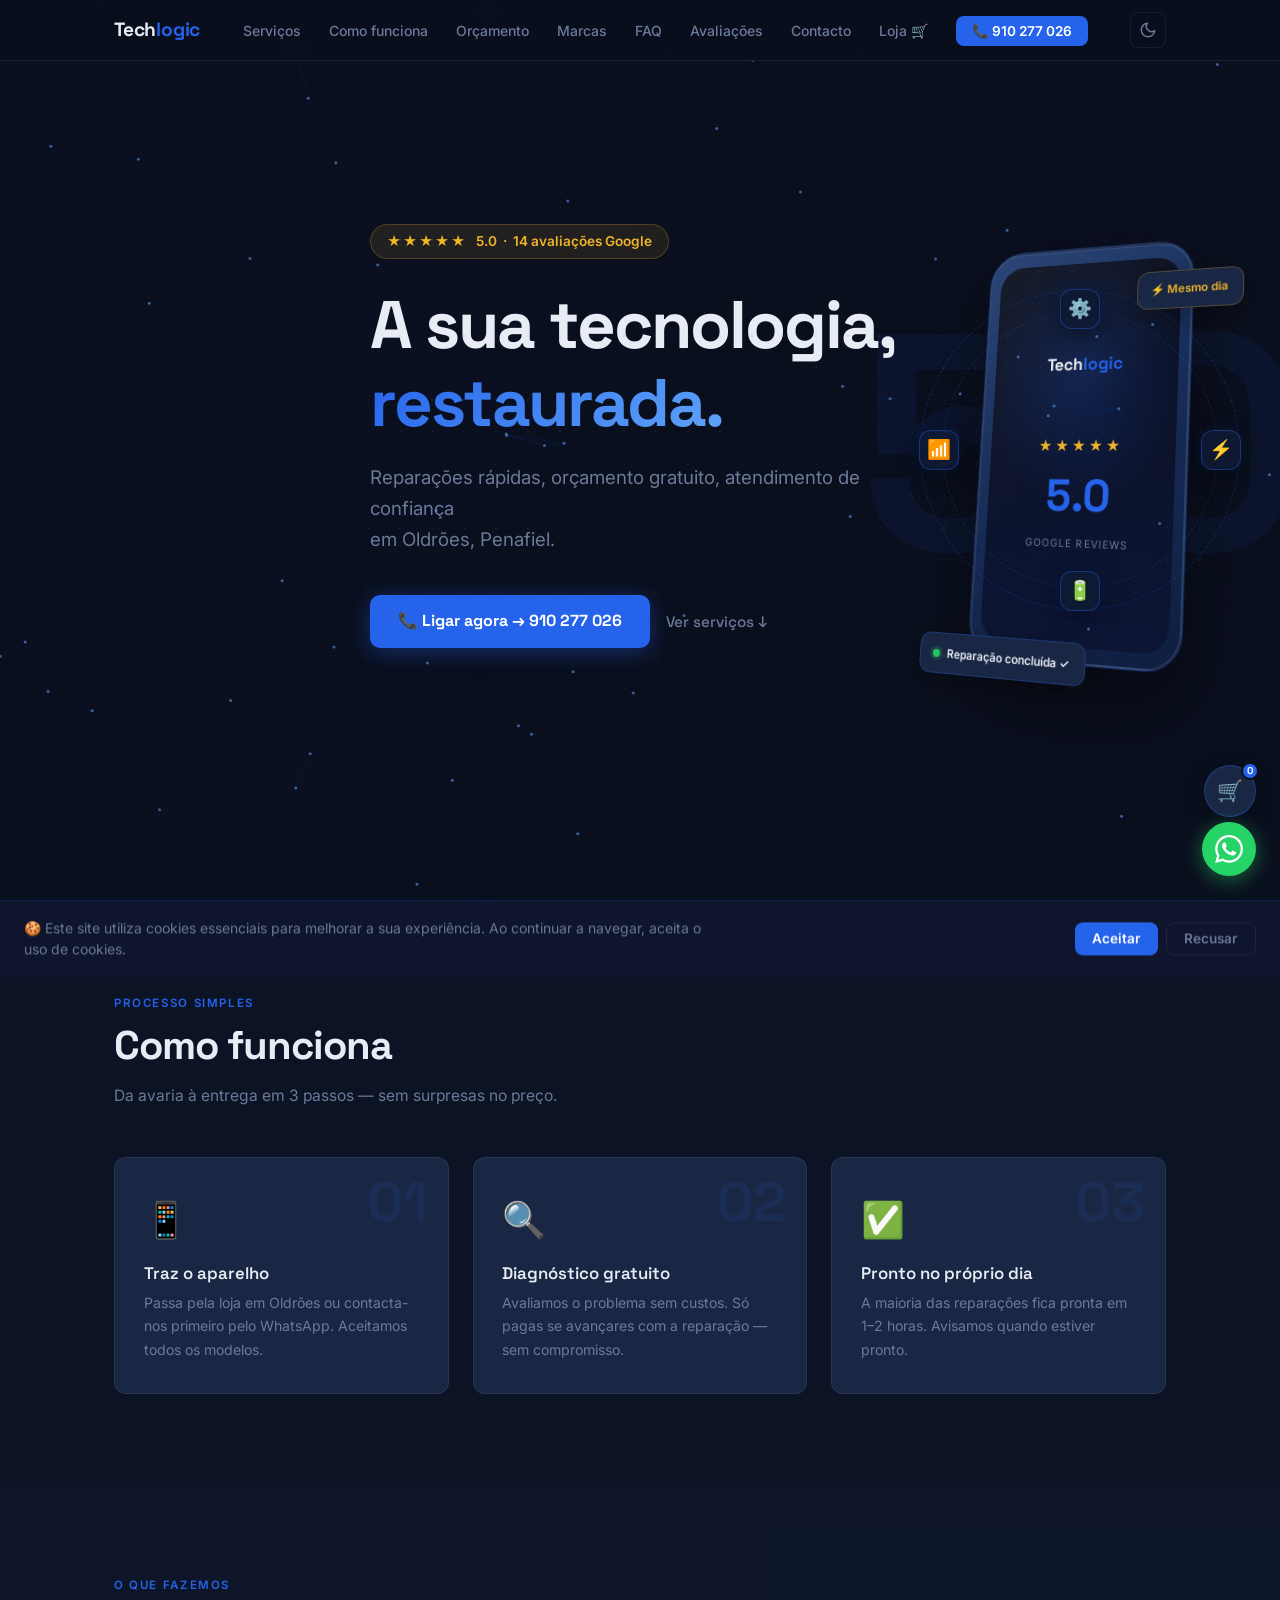
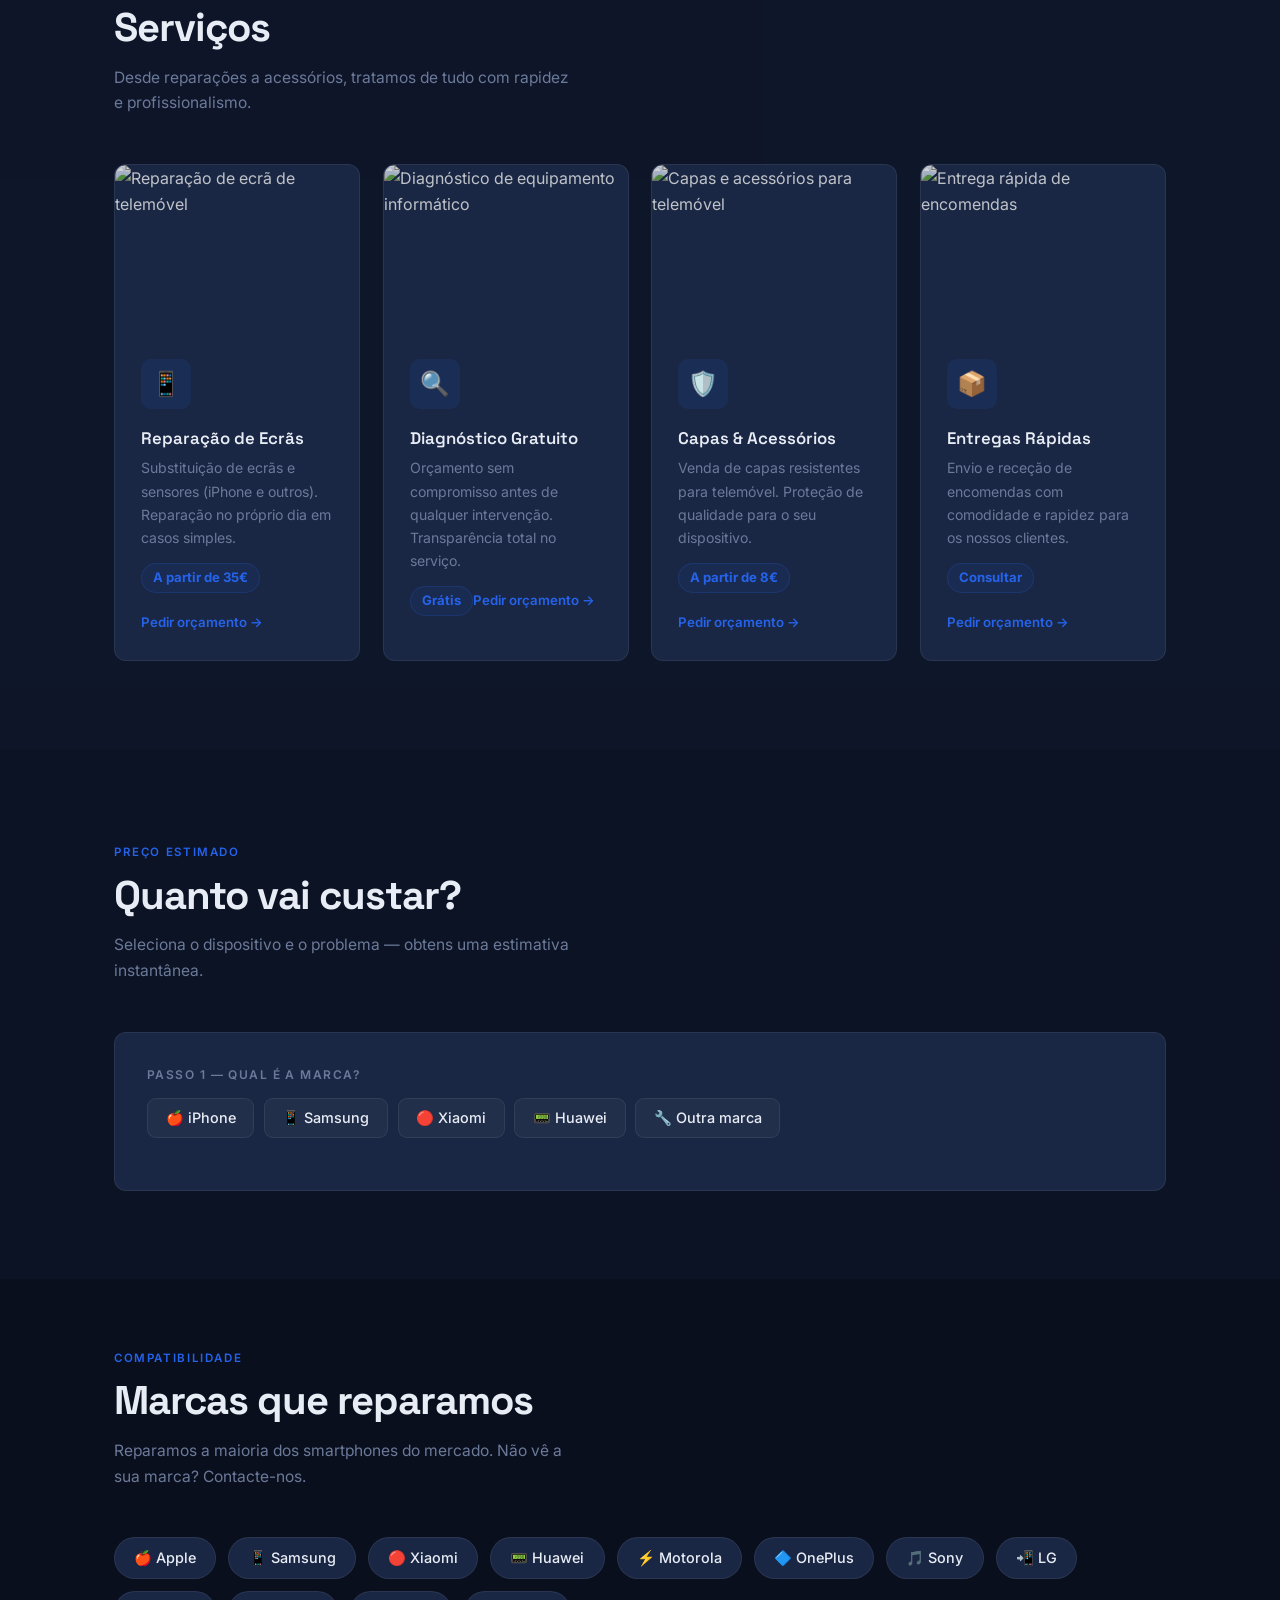
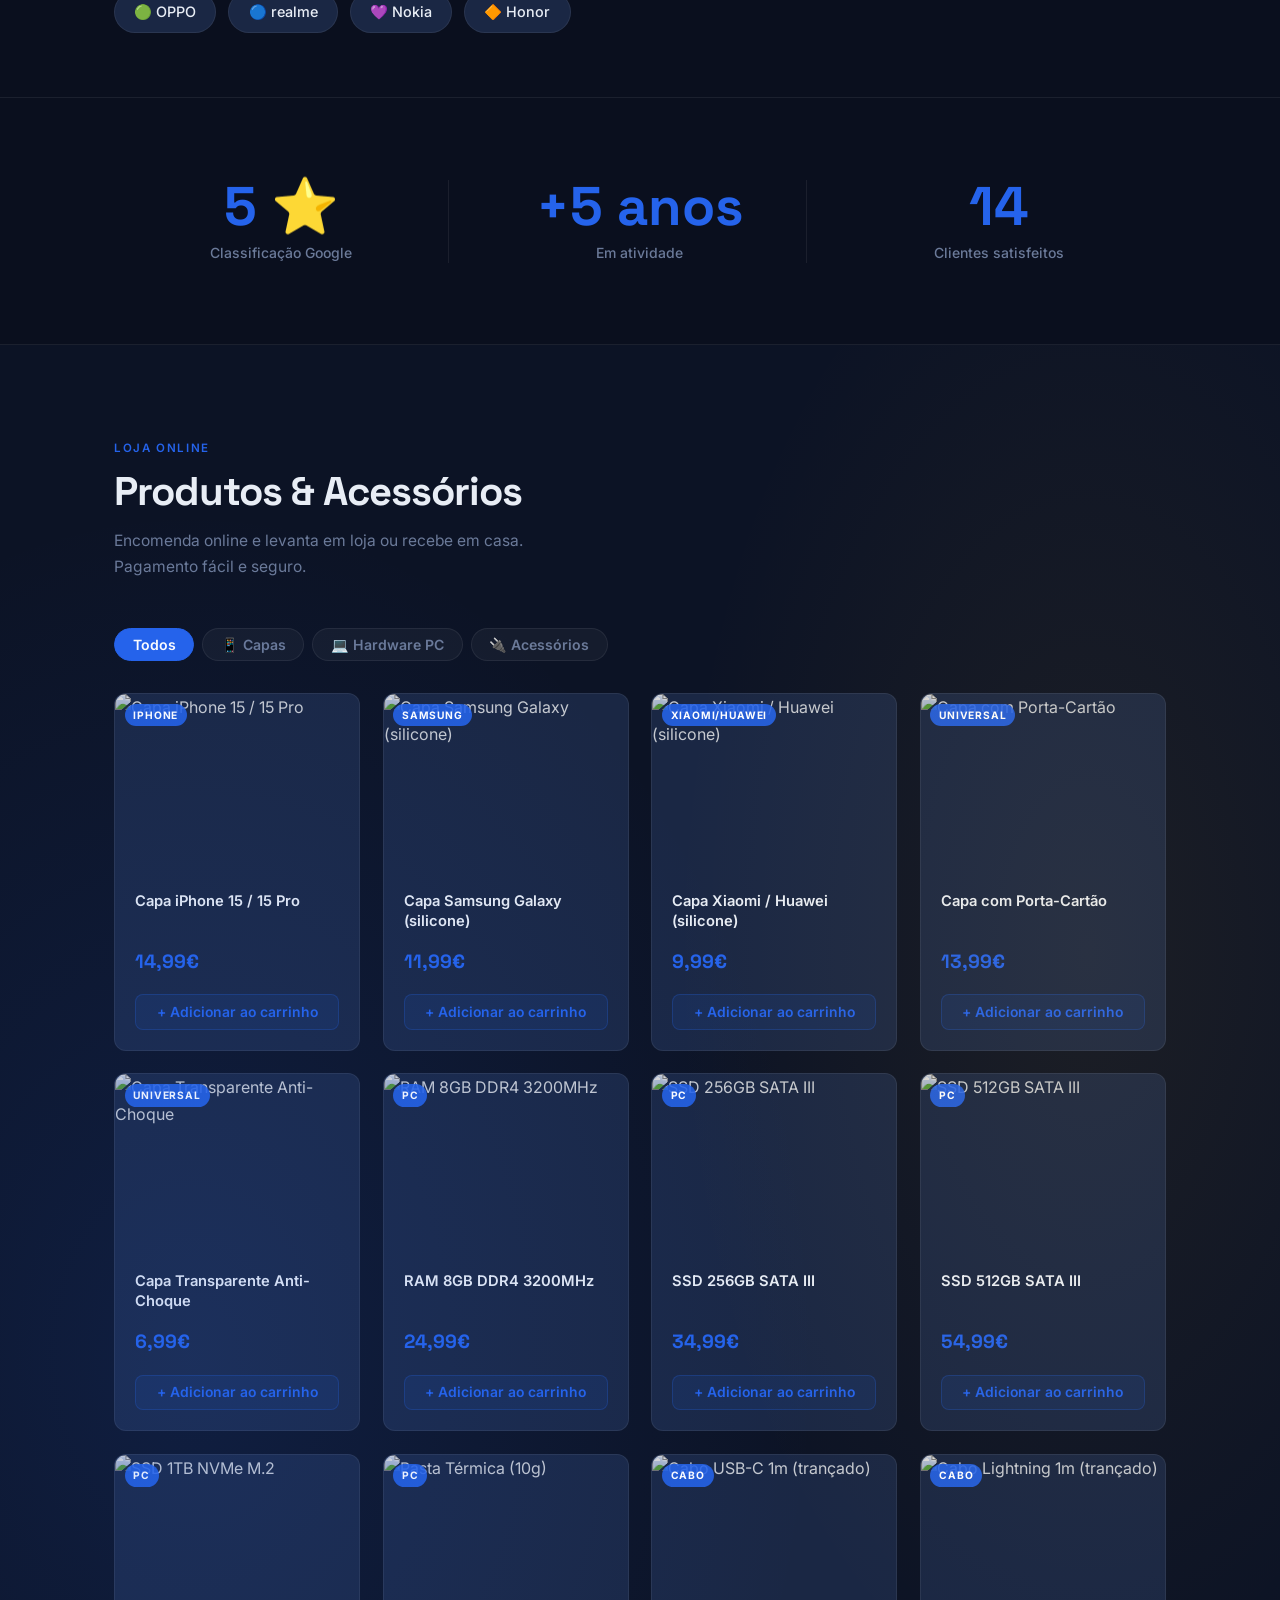
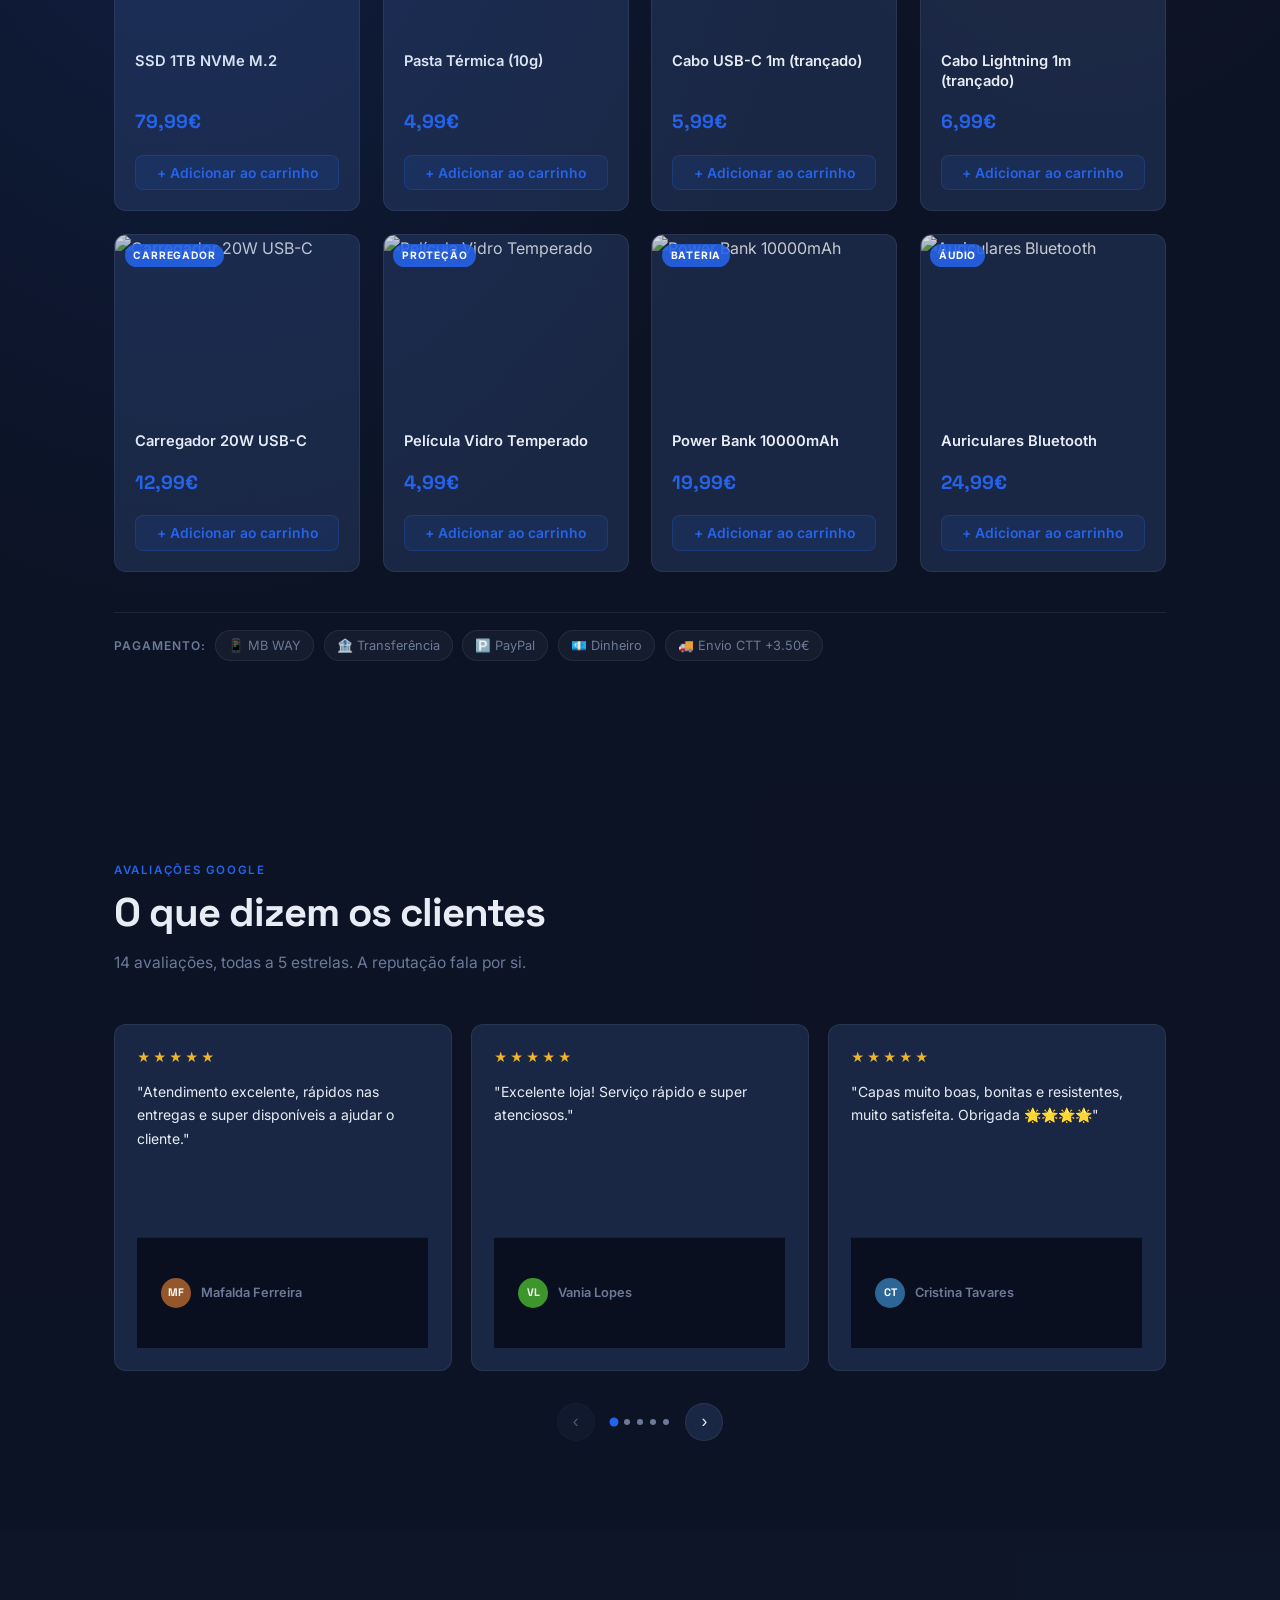
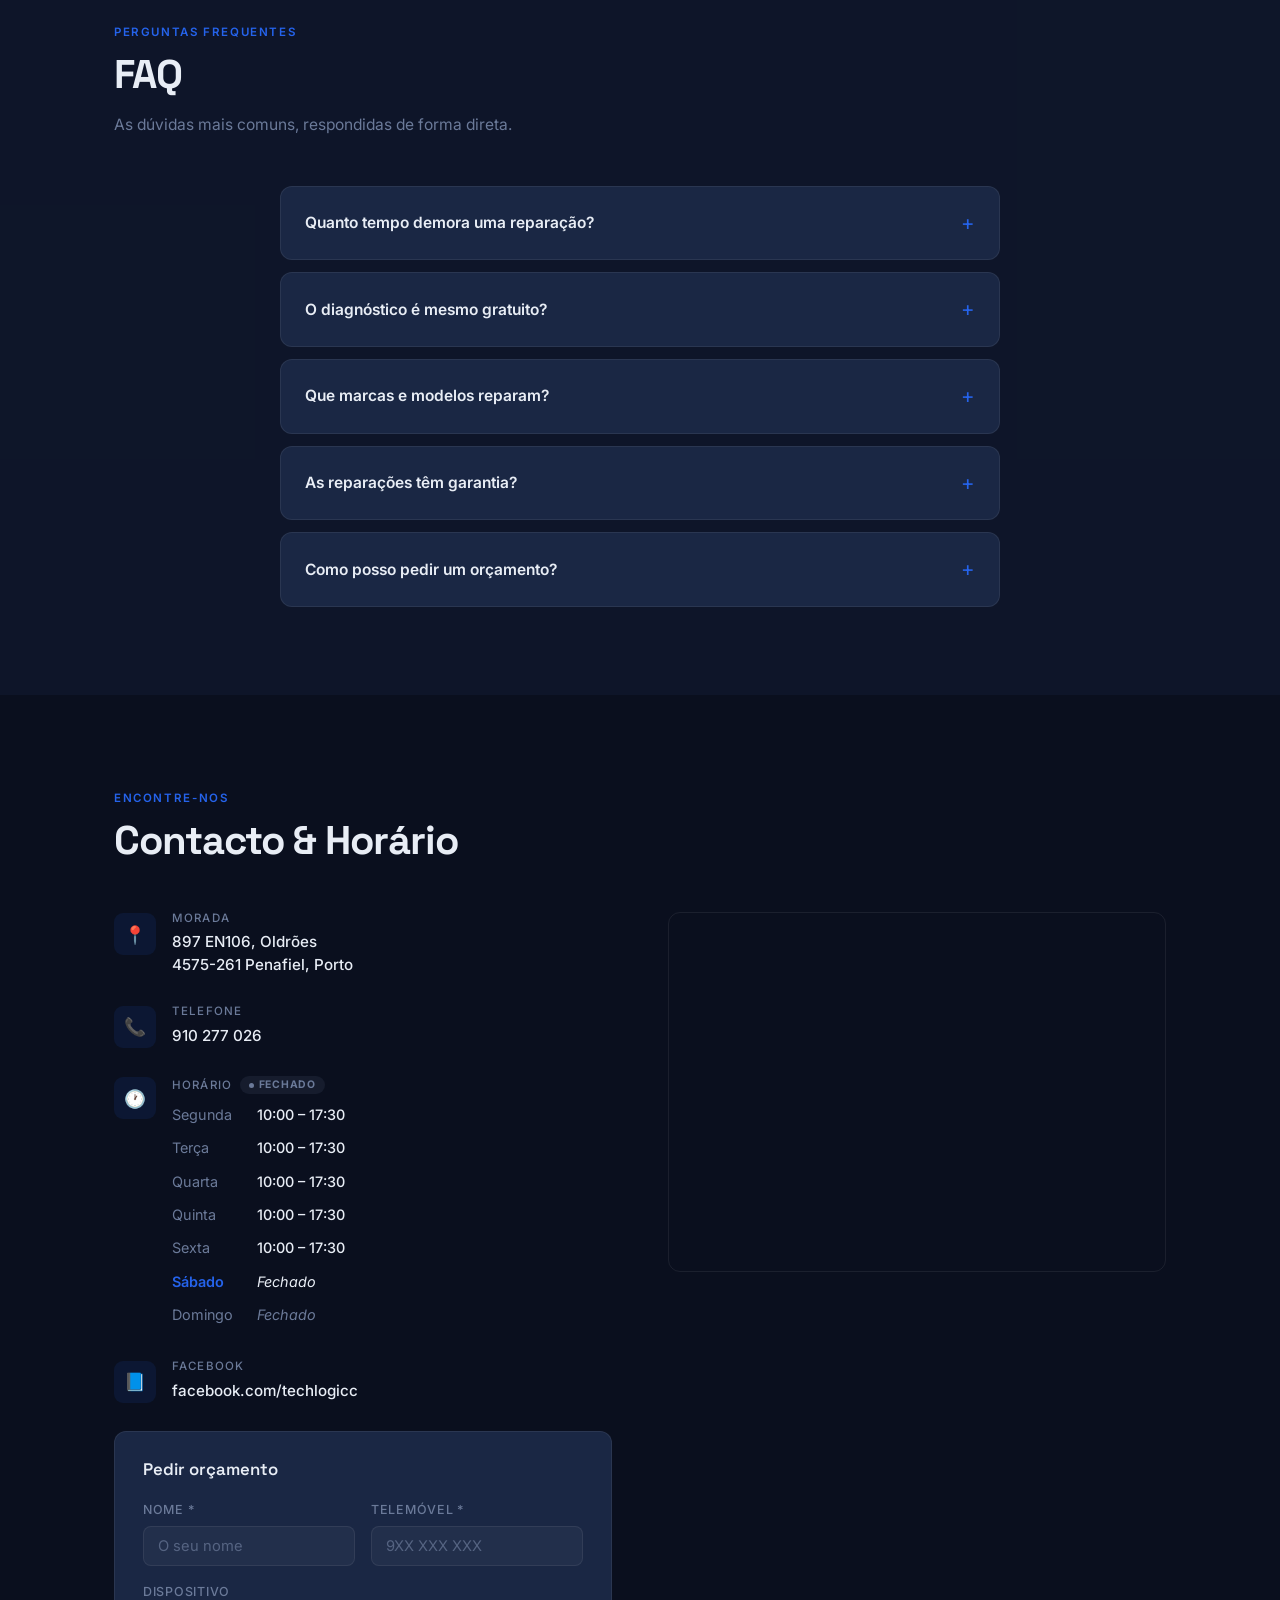
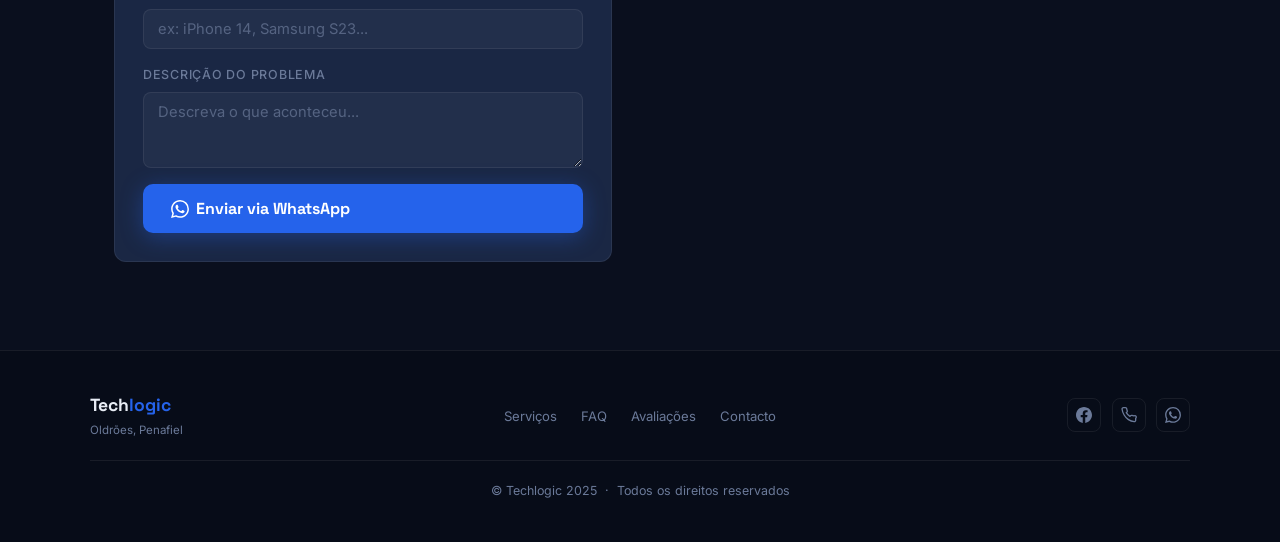
==== index.html @ 79ffcd65 "feat: loja online com carrinho, 16 produtos e checkout multi-pagamento Substitui o placeholder da lo" ====
<!DOCTYPE html>
<html lang="pt-PT">
<head>
  <meta charset="UTF-8">
  <meta name="viewport" content="width=device-width, initial-scale=1.0">
  <title>Techlogic — Reparações de Telemóveis em Oldrões, Penafiel</title>
  <meta name="description" content="Reparações rápidas de telemóveis e informática em Oldrões, Penafiel. Orçamento gratuito, 5.0 ⭐ no Google. Ligue: 910 277 026">

  <!-- Open Graph / partilha social -->
  <meta property="og:type"        content="website">
  <meta property="og:url"         content="https://juniomagalhaes628-cyber.github.io/stitec-infor/">
  <meta property="og:title"       content="Techlogic — Reparações de Telemóveis em Oldrões, Penafiel">
  <meta property="og:description" content="Reparações rápidas, orçamento gratuito, 5.0 ⭐ no Google. Ligue: 910 277 026">
  <meta property="og:image"       content="https://images.unsplash.com/photo-1518770660439-4636190af475?w=1200&q=80">
  <meta name="twitter:card"       content="summary_large_image">

  <!-- PWA -->
  <link rel="manifest" href="manifest.json">
  <meta name="theme-color" content="#2563EB">
  <meta name="apple-mobile-web-app-capable" content="yes">
  <meta name="apple-mobile-web-app-status-bar-style" content="black-translucent">

  <!-- Schema.org LocalBusiness -->
  <script type="application/ld+json">
  {
    "@context": "https://schema.org",
    "@type": "LocalBusiness",
    "name": "Techlogic",
    "description": "Reparações rápidas de telemóveis e informática em Oldrões, Penafiel.",
    "telephone": "+351910277026",
    "url": "https://juniomagalhaes628-cyber.github.io/stitec-infor/",
    "address": {
      "@type": "PostalAddress",
      "addressLocality": "Oldrões",
      "addressRegion": "Penafiel",
      "addressCountry": "PT"
    },
    "geo": { "@type": "GeoCoordinates", "latitude": 41.204, "longitude": -8.285 },
    "openingHoursSpecification": [
      { "@type": "OpeningHoursSpecification", "dayOfWeek": ["Monday","Tuesday","Wednesday","Thursday","Friday"],
        "opens": "10:00", "closes": "17:30" }
    ],
    "aggregateRating": { "@type": "AggregateRating", "ratingValue": "5.0", "reviewCount": "14" },
    "priceRange": "€€"
  }
  </script>

  <link rel="preconnect" href="https://fonts.googleapis.com">
  <link rel="preconnect" href="https://fonts.gstatic.com" crossorigin>
  <link href="https://fonts.googleapis.com/css2?family=Space+Grotesk:wght@400;500;600;700&family=Inter:wght@400;500;600&display=swap" rel="stylesheet">

  <style>
    *, *::before, *::after { box-sizing: border-box; margin: 0; padding: 0; }

    :root {
      --bg:      #0A0F1E;
      --card:    #1A2744;
      --accent:  #2563EB;
      --accentH: #1D4ED8;
      --amber:   #F0B429;
      --text:    #E8EDF5;
      --muted:   #6B7A99;
      --border:  rgba(255,255,255,0.07);
      --r:       12px;
    }

    html { scroll-behavior: smooth; }
    @media (prefers-reduced-motion: reduce) {
      html { scroll-behavior: auto; }
      *, *::before, *::after { animation-duration: 0.01ms !important; transition-duration: 0.01ms !important; }
    }
    html { overflow-x: hidden; }
    body { background: var(--bg); color: var(--text); font-family: 'Inter', sans-serif; font-size: 1rem; line-height: 1.65; -webkit-font-smoothing: antialiased; }
    h1, h2, h3, h4 { font-family: 'Space Grotesk', sans-serif; line-height: 1.15; }
    a { color: var(--accent); text-decoration: none; }
    a:hover { text-decoration: underline; }
    img { max-width: 100%; display: block; }
    .wrap { max-width: 1100px; margin: 0 auto; padding: 0 1.5rem; }
    section { padding: 5.5rem 0; }
    .s-label { display: inline-block; font-size: 0.72rem; font-weight: 600; text-transform: uppercase; letter-spacing: 0.14em; color: var(--accent); margin-bottom: 0.65rem; }
    .s-title { font-size: clamp(1.8rem,4vw,2.5rem); font-weight: 700; letter-spacing: -0.025em; margin-bottom: 0.85rem; }
    .s-sub { color: var(--muted); max-width: 460px; font-size: 0.975rem; }
    .s-head { margin-bottom: 3rem; }

    /* scroll progress */
    #progress { position: fixed; top: 0; left: 0; height: 2px; width: 0%; background: linear-gradient(90deg, var(--accent), #60a5fa); z-index: 300; pointer-events: none; transition: width 0.08s linear; }

    /* nav */
    #nav { position: fixed; inset: 0 0 auto 0; z-index: 200; background: rgba(10,15,30,0.88); backdrop-filter: blur(14px); -webkit-backdrop-filter: blur(14px); border-bottom: 1px solid var(--border); }
    .nav-inner { max-width: 1100px; margin: 0 auto; padding: 0 1.5rem; height: 60px; display: flex; align-items: center; justify-content: space-between; }
    .nav-logo { font-family: 'Space Grotesk', sans-serif; font-weight: 700; font-size: 1.2rem; color: var(--text); letter-spacing: -0.01em; }
    .nav-logo span { color: var(--accent); }
    .nav-links { display: flex; align-items: center; gap: 1.75rem; list-style: none; }
    .nav-links a { font-size: 0.875rem; font-weight: 500; color: var(--muted); transition: color 0.2s; }
    .nav-links a:hover { color: var(--text); text-decoration: none; }
    .nav-cta { background: var(--accent) !important; color: #fff !important; padding: 0.45rem 1rem !important; border-radius: 8px; font-size: 0.85rem !important; font-weight: 600 !important; transition: background 0.2s !important; }
    .nav-cta:hover { background: var(--accentH) !important; text-decoration: none !important; }

    .nav-toggle { display: none; background: none; border: none; cursor: pointer; padding: 0.4rem; flex-direction: column; gap: 5px; align-items: center; justify-content: center; }
    .nav-toggle span { display: block; width: 22px; height: 2px; background: var(--text); border-radius: 2px; transition: transform 0.3s, opacity 0.3s; transform-origin: center; }
    .nav-toggle.open span:nth-child(1) { transform: translateY(7px) rotate(45deg); }
    .nav-toggle.open span:nth-child(2) { opacity: 0; transform: scaleX(0); }
    .nav-toggle.open span:nth-child(3) { transform: translateY(-7px) rotate(-45deg); }
    .nav-mobile { display: none; flex-direction: column; background: rgba(10,15,30,0.98); border-top: 1px solid var(--border); max-height: 0; overflow: hidden; transition: max-height 0.35s ease, padding 0.35s ease; }
    .nav-mobile.open { max-height: 520px; padding: 0.75rem 0; }
    .nav-mobile a { display: block; padding: 0.75rem 1.5rem; font-size: 0.95rem; font-weight: 500; color: var(--muted); transition: color 0.2s, background 0.2s; }
    .nav-mobile a:hover { color: var(--text); background: rgba(255,255,255,0.04); text-decoration: none; }
    .nav-mobile .mob-cta { margin: 0.5rem 1.5rem; padding: 0.75rem 1rem; background: var(--accent); color: #fff !important; border-radius: 8px; text-align: center; font-weight: 600 !important; display: block; }
    .nav-mobile .mob-cta:hover { background: var(--accentH) !important; }
    @media (max-width: 640px) { .nav-links { display: none; } .nav-toggle { display: flex; } .nav-mobile { display: flex; } }

    /* hero */
    #hero { position: relative; min-height: 100svh; display: flex; align-items: center; padding-top: 60px; overflow: hidden; background-image: url('https://images.unsplash.com/photo-1518770660439-4636190af475?w=1600&q=25&auto=format&fit=crop'); background-size: cover; background-position: center; }
    #hero .hero-overlay { position: absolute; inset: 0; background: linear-gradient(135deg, rgba(10,15,30,0.97) 0%, rgba(10,15,30,0.82) 55%, rgba(10,15,30,0.6) 100%); pointer-events: none; }
    .hero-wm { position: absolute; right: -1%; top: 50%; transform: translateY(-52%); font-family: 'Space Grotesk', sans-serif; font-weight: 700; font-size: clamp(9rem,24vw,21rem); color: rgba(37,99,235,0.065); line-height: 1; letter-spacing: -0.04em; pointer-events: none; user-select: none; white-space: nowrap; }
    #hero::after { content: ''; position: absolute; inset: 0; background-image: radial-gradient(circle, rgba(107,122,153,0.18) 1px, transparent 1px); background-size: 32px 32px; pointer-events: none; mask-image: radial-gradient(ellipse 80% 80% at 50% 50%, black 30%, transparent 100%); -webkit-mask-image: radial-gradient(ellipse 80% 80% at 50% 50%, black 30%, transparent 100%); }
    #hero::before { content: ''; position: absolute; top: -20%; left: -15%; width: 70%; height: 100%; background: radial-gradient(ellipse at center, rgba(37,99,235,0.13) 0%, transparent 65%); pointer-events: none; }
    .hero-body { position: relative; max-width: 680px; }
    .hero-badge { display: inline-flex; align-items: center; gap: 0.55rem; background: rgba(240,180,41,0.1); border: 1px solid rgba(240,180,41,0.22); border-radius: 100px; padding: 0.35rem 1rem; margin-bottom: 1.75rem; font-size: 0.85rem; font-weight: 600; color: var(--amber); animation: badgePulse 3s ease-in-out infinite; }
    @keyframes badgePulse { 0%,100% { box-shadow: 0 0 0 0 rgba(240,180,41,0); } 50% { box-shadow: 0 0 0 6px rgba(240,180,41,0.08); } }
    @media (prefers-reduced-motion: reduce) { .hero-badge { animation: none; } }
    .hero-badge .stars { letter-spacing: 2px; }
    h1 { font-size: clamp(2.4rem,6vw,4.2rem); font-weight: 700; letter-spacing: -0.03em; margin-bottom: 1.25rem; }
    h1 em { font-style: normal; background: linear-gradient(135deg, #2563EB 0%, #60a5fa 100%); -webkit-background-clip: text; -webkit-text-fill-color: transparent; background-clip: text; }
    .hero-sub { font-size: clamp(1rem,2.5vw,1.175rem); color: var(--muted); max-width: 540px; margin-bottom: 2.5rem; }
    .hero-actions { display: flex; flex-wrap: wrap; gap: 1rem; align-items: center; }

    /* buttons */
    .btn { display: inline-flex; align-items: center; gap: 0.45rem; font-family: 'Space Grotesk', sans-serif; font-weight: 700; font-size: 1rem; border-radius: 10px; padding: 0.85rem 1.75rem; transition: background 0.2s, transform 0.15s, box-shadow 0.2s; text-decoration: none; cursor: pointer; border: none; }
    .btn-primary { background: var(--accent); color: #fff; box-shadow: 0 4px 22px rgba(37,99,235,0.38); }
    .btn-primary:hover { background: var(--accentH); transform: translateY(-2px); box-shadow: 0 6px 28px rgba(37,99,235,0.48); text-decoration: none; }
    .btn-ghost { color: var(--muted); font-size: 0.95rem; font-weight: 500; padding: 0; background: none; }
    .btn-ghost:hover { color: var(--text); text-decoration: none; }

    /* services */
    #servicos { background: rgba(26,39,68,0.28); }
    .services-grid { display: grid; grid-template-columns: repeat(auto-fit, minmax(230px,1fr)); gap: 1.4rem; }
    .svc-card { background: var(--card); border: 1px solid var(--border); border-radius: var(--r); padding: 0; overflow: hidden; transition: border-color 0.25s, transform 0.25s; }
    .svc-card:hover { border-color: rgba(37,99,235,0.4); transform: translateY(-3px); }
    .svc-img { width: 100%; height: 170px; object-fit: cover; object-position: center; display: block; filter: brightness(0.82) saturate(0.85); transition: filter 0.35s, transform 0.45s; }
    .svc-card:hover .svc-img { filter: brightness(0.9) saturate(1); transform: scale(1.04); }
    .svc-body { padding: 1.5rem 1.6rem 1.6rem; }
    .svc-icon { width: 50px; height: 50px; background: rgba(37,99,235,0.1); border-radius: 10px; display: flex; align-items: center; justify-content: center; font-size: 1.5rem; margin-bottom: 1.25rem; }
    .svc-card h3 { font-size: 1.05rem; font-weight: 600; margin-bottom: 0.5rem; }
    .svc-card p { font-size: 0.88rem; color: var(--muted); line-height: 1.65; }
    .svc-link { display: inline-flex; align-items: center; gap: 0.3rem; margin-top: 1rem; font-size: 0.83rem; font-weight: 600; color: var(--accent); text-decoration: none; transition: gap 0.2s, color 0.2s; }
    .svc-link:hover { gap: 0.5rem; color: #60a5fa; text-decoration: none; }

    /* stats */
    #numeros { padding: 4rem 0; border-top: 1px solid var(--border); border-bottom: 1px solid var(--border); }
    .stats-grid { display: grid; grid-template-columns: repeat(auto-fit, minmax(180px,1fr)); gap: 1.5rem; text-align: center; }
    .stat { position: relative; padding: 1rem; }
    .stat::after { content: ''; position: absolute; right: 0; top: 15%; bottom: 15%; width: 1px; background: var(--border); }
    .stat:last-child::after { display: none; }
    .stat-n { font-family: 'Space Grotesk', sans-serif; font-size: clamp(2.4rem,6vw,3.4rem); font-weight: 700; color: var(--accent); line-height: 1.05; margin-bottom: 0.4rem; }
    .stat-l { font-size: 0.875rem; color: var(--muted); font-weight: 500; }

    /* testimonials carousel */
    #testemunhos { background: rgba(26,39,68,0.18); }
    .tslider { position: relative; overflow: hidden; }
    .tslider-track { display: flex; gap: 1.2rem; transition: transform 0.45s cubic-bezier(0.25,1,0.5,1); will-change: transform; }
    .tcard { background: var(--card); border: 1px solid var(--border); border-radius: var(--r); padding: 1.4rem; display: flex; flex-direction: column; gap: 0.7rem; flex: 0 0 calc(33.333% - 0.8rem); min-width: 0; transform-style: preserve-3d; will-change: transform; transition: border-color 0.25s, transform 0.6s cubic-bezier(0.23,1,0.32,1), box-shadow 0.4s; }
    @media (max-width: 780px) { .tcard { flex: 0 0 calc(50% - 0.6rem); } }
    @media (max-width: 520px) { .tcard { flex: 0 0 100%; } }
    .tcard-stars { color: var(--amber); font-size: 0.8rem; letter-spacing: 3px; }
    .tcard-text { font-size: 0.875rem; color: var(--text); line-height: 1.7; flex: 1; }
    .tcard-footer { display: flex; align-items: center; gap: 0.6rem; margin-top: 0.2rem; }
    .tcard-avatar { width: 30px; height: 30px; border-radius: 50%; display: flex; align-items: center; justify-content: center; font-size: 0.68rem; font-weight: 700; color: #fff; flex-shrink: 0; font-family: 'Space Grotesk', sans-serif; }
    .tcard-author { font-size: 0.8rem; font-weight: 600; color: var(--muted); }
    .tslider-controls { display: flex; align-items: center; justify-content: center; gap: 1rem; margin-top: 2rem; }
    .tslider-btn { width: 38px; height: 38px; border-radius: 50%; border: 1px solid var(--border); background: var(--card); color: var(--text); font-size: 1.1rem; cursor: pointer; display: flex; align-items: center; justify-content: center; transition: border-color 0.2s, background 0.2s; }
    .tslider-btn:hover { border-color: var(--accent); background: rgba(37,99,235,0.12); }
    .tslider-btn:disabled { opacity: 0.3; cursor: default; pointer-events: none; }
    .tslider-dots { display: flex; gap: 0.45rem; align-items: center; }
    .tslider-dot { width: 6px; height: 6px; border-radius: 50%; background: var(--muted); border: none; cursor: pointer; padding: 0; transition: background 0.2s, transform 0.2s; }
    .tslider-dot.active { background: var(--accent); transform: scale(1.5); }

    /* contact */
    .contact-grid { display: grid; grid-template-columns: 1fr 1fr; gap: 3.5rem; align-items: start; }
    @media (max-width: 720px) { .contact-grid { grid-template-columns: 1fr; } }
    .cinfo { display: flex; flex-direction: column; gap: 1.75rem; }
    .citem { display: flex; gap: 1rem; align-items: flex-start; }
    .citem-icon { width: 42px; height: 42px; background: rgba(37,99,235,0.1); border-radius: 9px; display: flex; align-items: center; justify-content: center; font-size: 1.1rem; flex-shrink: 0; margin-top: 1px; }
    .citem-body h4 { font-size: 0.72rem; text-transform: uppercase; letter-spacing: 0.1em; color: var(--muted); font-weight: 500; margin-bottom: 0.25rem; font-family: 'Inter', sans-serif; display: flex; align-items: center; gap: 0.5rem; flex-wrap: wrap; }
    .citem-body p, .citem-body a { font-size: 0.95rem; color: var(--text); font-weight: 500; line-height: 1.55; }
    .citem-body a:hover { color: var(--accent); text-decoration: none; }
    .hours-table { border-collapse: collapse; margin-top: 0.2rem; }
    .hours-table td { padding: 0.3rem 0; font-size: 0.9rem; }
    .hours-table td:first-child { color: var(--muted); padding-right: 1.5rem; }
    .hours-table td:last-child { font-weight: 500; }
    .closed-val { color: var(--muted) !important; font-style: italic; font-weight: 400 !important; }
    .hours-table tr.today td:first-child { color: var(--accent) !important; font-weight: 600; }
    .hours-table tr.today td:last-child { color: var(--text) !important; }
    .open-badge { display: inline-flex; align-items: center; gap: 0.3rem; font-size: 0.65rem; font-weight: 700; text-transform: uppercase; letter-spacing: 0.07em; padding: 0.18rem 0.55rem; border-radius: 100px; font-family: 'Inter', sans-serif; }
    .open-badge.is-open  { background: rgba(34,197,94,0.12); color: #22c55e; }
    .open-badge.is-closed { background: rgba(107,122,153,0.12); color: var(--muted); }
    .open-badge-dot { width: 5px; height: 5px; border-radius: 50%; background: currentColor; flex-shrink: 0; }
    .cta-big { margin-top: 0.5rem; display: inline-flex; align-items: center; gap: 0.5rem; background: var(--accent); color: #fff; font-family: 'Space Grotesk', sans-serif; font-weight: 700; font-size: 1.05rem; padding: 0.9rem 2rem; border-radius: 10px; text-decoration: none; box-shadow: 0 4px 22px rgba(37,99,235,0.35); transition: background 0.2s, transform 0.15s; }
    .cta-big:hover { background: var(--accentH); transform: translateY(-2px); text-decoration: none; }
    .map-wrap { border-radius: var(--r); overflow: hidden; border: 1px solid var(--border); height: 360px; }
    .map-wrap iframe { width: 100%; height: 100%; border: none; filter: grayscale(15%) brightness(0.88) contrast(1.05); }

    /* footer */
    footer { background: rgba(8,12,24,0.85); border-top: 1px solid var(--border); padding: 2.5rem 1.5rem; }
    .footer-inner { max-width: 1100px; margin: 0 auto; display: grid; grid-template-columns: 1fr auto 1fr; align-items: center; gap: 1rem; }
    @media (max-width: 640px) { .footer-inner { grid-template-columns: 1fr; text-align: center; } .footer-social { justify-content: center !important; } }
    .footer-logo { font-family: 'Space Grotesk', sans-serif; font-weight: 700; font-size: 1.1rem; color: var(--text); }
    .footer-logo span { color: var(--accent); }
    .footer-logo small { display: block; font-size: 0.72rem; font-weight: 400; color: var(--muted); margin-top: 0.1rem; font-family: 'Inter', sans-serif; }
    .footer-links { display: flex; gap: 1.5rem; list-style: none; justify-content: center; }
    .footer-links a { font-size: 0.82rem; color: var(--muted); }
    .footer-links a:hover { color: var(--text); text-decoration: none; }
    .footer-social { display: flex; gap: 0.65rem; justify-content: flex-end; align-items: center; }
    .footer-social a { width: 34px; height: 34px; border-radius: 8px; border: 1px solid var(--border); display: flex; align-items: center; justify-content: center; color: var(--muted); transition: border-color 0.2s, color 0.2s, background 0.2s; }
    .footer-social a:hover { border-color: var(--accent); color: var(--accent); background: rgba(37,99,235,0.08); }
    .footer-copy { font-size: 0.78rem; color: var(--muted); grid-column: 1/-1; text-align: center; padding-top: 1.25rem; border-top: 1px solid var(--border); margin-top: 0.25rem; }

    /* loja */
    #loja { padding: 5.5rem 0; position: relative; overflow: hidden; }
    #loja::before { content: ''; position: absolute; inset: 0; background-image: url('https://images.unsplash.com/photo-1518770660439-4636190af475?w=1200&q=20&auto=format&fit=crop'); background-size: cover; background-position: center; opacity: 0.06; pointer-events: none; }
    #loja::after { content: ''; position: absolute; inset: 0; background: radial-gradient(ellipse 70% 60% at 15% 50%, rgba(37,99,235,0.14) 0%, transparent 70%), radial-gradient(ellipse 50% 60% at 85% 30%, rgba(240,180,41,0.07) 0%, transparent 65%); pointer-events: none; }
    .loja-card { position: relative; border-radius: 20px; padding: 3.5rem 3rem; overflow: hidden; display: flex; flex-direction: column; gap: 2rem; background: var(--card); border: 1px solid rgba(37,99,235,0.25); box-shadow: 0 0 60px rgba(37,99,235,0.1), inset 0 1px 0 rgba(255,255,255,0.06); }
    .loja-card::before { content: ''; position: absolute; top: 0; left: 0; right: 0; height: 2px; background: linear-gradient(90deg, transparent, var(--accent), var(--amber), var(--accent), transparent); background-size: 200% 100%; animation: shimmer 3s linear infinite; }
    @keyframes shimmer { 0% { background-position: 200% 0; } 100% { background-position: -200% 0; } }
    @media (prefers-reduced-motion: reduce) { .loja-card::before { animation: none; background-position: 0 0; } }
    .loja-inner { display: grid; grid-template-columns: 1fr auto; align-items: center; gap: 3rem; }
    @media (max-width: 680px) { .loja-inner { grid-template-columns: 1fr; gap: 1.75rem; } .loja-card { padding: 2.5rem 1.75rem; } }
    .loja-badge { display: inline-flex; align-items: center; gap: 0.45rem; background: rgba(240,180,41,0.1); border: 1px solid rgba(240,180,41,0.2); border-radius: 100px; padding: 0.3rem 0.85rem; font-size: 0.72rem; font-weight: 700; text-transform: uppercase; letter-spacing: 0.12em; color: var(--amber); margin-bottom: 0.85rem; }
    .loja-title { font-family: 'Space Grotesk', sans-serif; font-size: clamp(2rem,5vw,3rem); font-weight: 700; letter-spacing: -0.03em; line-height: 1.1; margin-bottom: 0.75rem; }
    .loja-title .hl { background: linear-gradient(135deg, var(--accent) 0%, #60a5fa 100%); -webkit-background-clip: text; -webkit-text-fill-color: transparent; background-clip: text; }
    .loja-desc { color: var(--muted); font-size: 0.975rem; max-width: 440px; line-height: 1.7; }
    .loja-actions { display: flex; flex-wrap: wrap; gap: 0.85rem; margin-top: 0.5rem; align-items: center; }
    .btn-outline { display: inline-flex; align-items: center; gap: 0.4rem; border: 1px solid rgba(255,255,255,0.14); color: var(--text); font-family: 'Space Grotesk', sans-serif; font-weight: 600; font-size: 0.9rem; padding: 0.7rem 1.4rem; border-radius: 9px; text-decoration: none; transition: border-color 0.2s, color 0.2s, background 0.2s; }
    .btn-outline:hover { border-color: var(--accent); color: var(--accent); background: rgba(37,99,235,0.07); text-decoration: none; }
    .loja-visual { position: relative; width: 170px; height: 170px; flex-shrink: 0; }
    .loja-ring { position: absolute; inset: 0; border-radius: 50%; border: 1px solid rgba(37,99,235,0.18); animation: spin 18s linear infinite; }
    .loja-ring-2 { inset: 18px; border-color: rgba(240,180,41,0.12); animation-duration: 12s; animation-direction: reverse; }
    @keyframes spin { from { transform: rotate(0deg); } to { transform: rotate(360deg); } }
    @media (prefers-reduced-motion: reduce) { .loja-ring { animation: none; } }
    .loja-center { position: absolute; inset: 0; display: flex; align-items: center; justify-content: center; font-size: 3.5rem; filter: drop-shadow(0 0 16px rgba(37,99,235,0.5)); }
    .loja-orbits { position: absolute; inset: 0; }
    .orbit-item { position: absolute; width: 36px; height: 36px; background: var(--card); border: 1px solid rgba(255,255,255,0.1); border-radius: 9px; display: flex; align-items: center; justify-content: center; font-size: 1.1rem; }
    .orbit-item:nth-child(1) { top: 0; left: 50%; transform: translateX(-50%); }
    .orbit-item:nth-child(2) { bottom: 0; left: 50%; transform: translateX(-50%); }
    .orbit-item:nth-child(3) { left: 0; top: 50%; transform: translateY(-50%); }
    .orbit-item:nth-child(4) { right: 0; top: 50%; transform: translateY(-50%); }

    /* fade-up */
    .fu { opacity: 0; transform: translateY(26px); transition: opacity 0.55s ease, transform 0.55s ease; }
    .fu.vis { opacity: 1; transform: none; }
    .fu-d1 { transition-delay: 0.06s; } .fu-d2 { transition-delay: 0.12s; } .fu-d3 { transition-delay: 0.18s; } .fu-d4 { transition-delay: 0.24s; }
    @media (prefers-reduced-motion: reduce) { .fu { opacity: 1; transform: none; } }

    /* tilt */
    .svc-card { transform-style: preserve-3d; will-change: transform; transition: border-color 0.25s, transform 0.6s cubic-bezier(0.23,1,0.32,1), box-shadow 0.4s; }
    .svc-card:hover { box-shadow: 0 20px 60px rgba(37,99,235,0.18); }
    @keyframes floatY { 0%,100% { transform: translateY(0); } 50% { transform: translateY(-10px); } }
    @keyframes floatYSlow { 0%,100% { transform: translateY(0); } 50% { transform: translateY(-6px); } }

    /* phone mockup */
    .hero-3d { position: absolute; right: 7%; top: 50%; transform: translateY(-50%); pointer-events: none; user-select: none; display: flex; align-items: center; justify-content: center; }
    @media (max-width: 900px) { .hero-3d { display: none; } }
    .phone-scene { perspective: 900px; width: 220px; height: 420px; }
    .phone-wrap { width: 100%; height: 100%; transform-style: preserve-3d; transform: rotateY(-20deg) rotateX(8deg); animation: phoneFloat 6s ease-in-out infinite; }
    @keyframes phoneFloat { 0%,100% { transform: rotateY(-20deg) rotateX(8deg) translateY(0); } 50% { transform: rotateY(-22deg) rotateX(6deg) translateY(-12px); } }
    @media (prefers-reduced-motion: reduce) { .phone-wrap { animation: none; } }
    .phone-body { position: relative; width: 100%; height: 100%; background: linear-gradient(150deg,#1e3a6e,#0f1e40); border-radius: 36px; border: 2px solid rgba(255,255,255,0.1); box-shadow: 0 0 0 1px rgba(37,99,235,0.3), 0 30px 80px rgba(0,0,0,0.5), inset 0 1px 0 rgba(255,255,255,0.08); animation: phoneGlow 4s ease-in-out infinite; overflow: hidden; transform-style: preserve-3d; }
    .phone-body::after { content: ''; position: absolute; inset: 0; background: linear-gradient(135deg, rgba(255,255,255,0.06) 0%, transparent 50%); border-radius: inherit; }
    .phone-screen { position: absolute; top: 14px; left: 10px; right: 10px; bottom: 14px; background: linear-gradient(175deg,#0A0F1E 0%,#0d1535 100%); border-radius: 26px; overflow: hidden; display: flex; flex-direction: column; align-items: center; justify-content: center; gap: 1rem; }
    .phone-screen::before { content: ''; position: absolute; inset: 0; background: radial-gradient(ellipse 80% 50% at 50% 30%, rgba(37,99,235,0.2) 0%, transparent 70%); animation: screenGlow 4s ease-in-out infinite alternate; }
    @keyframes screenGlow { from { opacity: 0.6; } to { opacity: 1; } }
    @media (prefers-reduced-motion: reduce) { .phone-screen::before { animation: none; } }
    .phone-logo { position: relative; font-family: 'Space Grotesk', sans-serif; font-weight: 700; font-size: 1.1rem; color: var(--text); z-index: 1; }
    .phone-logo span { color: var(--accent); }
    .phone-stars { position: relative; color: var(--amber); font-size: 0.9rem; letter-spacing: 3px; z-index: 1; }
    .phone-rating { position: relative; font-family: 'Space Grotesk', sans-serif; font-weight: 700; font-size: 2.8rem; color: var(--accent); z-index: 1; line-height: 1; }
    .phone-label { position: relative; font-size: 0.65rem; color: var(--muted); text-transform: uppercase; letter-spacing: 0.1em; z-index: 1; }
    .phone-notif { position: absolute; bottom: -20px; left: -55px; background: var(--card); border: 1px solid rgba(37,99,235,0.3); border-radius: 12px; padding: 0.6rem 0.9rem; display: flex; align-items: center; gap: 0.5rem; font-size: 0.75rem; font-weight: 600; color: var(--text); white-space: nowrap; box-shadow: 0 8px 32px rgba(0,0,0,0.35); animation: floatY 4s ease-in-out infinite; animation-delay: 1s; }
    .phone-notif-dot { width: 8px; height: 8px; background: #22c55e; border-radius: 50%; box-shadow: 0 0 0 3px rgba(34,197,94,0.2); animation: badgePulse 2s ease-in-out infinite; }
    .phone-notif2 { position: absolute; top: 30px; right: -50px; background: var(--card); border: 1px solid rgba(240,180,41,0.25); border-radius: 12px; padding: 0.55rem 0.85rem; font-size: 0.72rem; font-weight: 600; color: var(--amber); white-space: nowrap; box-shadow: 0 8px 32px rgba(0,0,0,0.35); animation: floatYSlow 5s ease-in-out infinite; animation-delay: 0.5s; }
    .orbit-item:nth-child(1) { animation: floatY 3.8s ease-in-out infinite; }
    .orbit-item:nth-child(2) { animation: floatY 4.3s ease-in-out infinite; animation-delay: 0.8s; }
    .orbit-item:nth-child(3) { animation: floatYSlow 5s ease-in-out infinite; animation-delay: 0.3s; }
    .orbit-item:nth-child(4) { animation: floatYSlow 4.6s ease-in-out infinite; animation-delay: 1.2s; }

    /* whatsapp */
    .wha-btn { position: fixed; bottom: 1.5rem; right: 1.5rem; z-index: 150; width: 54px; height: 54px; background: #25D366; border-radius: 50%; display: flex; align-items: center; justify-content: center; box-shadow: 0 4px 20px rgba(37,211,102,0.45); animation: whaPulse 2.5s ease-in-out infinite; transition: transform 0.2s, box-shadow 0.2s; text-decoration: none; }
    .wha-btn:hover { transform: scale(1.1); box-shadow: 0 6px 28px rgba(37,211,102,0.6); text-decoration: none; }
    @keyframes whaPulse { 0%,100% { box-shadow: 0 4px 20px rgba(37,211,102,0.45), 0 0 0 0 rgba(37,211,102,0); } 50% { box-shadow: 0 4px 20px rgba(37,211,102,0.45), 0 0 0 8px rgba(37,211,102,0.12); } }
    @media (prefers-reduced-motion: reduce) { .wha-btn { animation: none; } }

    /* back to top */
    .back-top { position: fixed; bottom: 1.5rem; left: 1.5rem; z-index: 150; width: 42px; height: 42px; background: var(--card); border: 1px solid var(--border); border-radius: 10px; display: flex; align-items: center; justify-content: center; color: var(--muted); font-size: 1.1rem; cursor: pointer; opacity: 0; transform: translateY(10px); transition: opacity 0.3s, transform 0.3s, border-color 0.2s, color 0.2s; pointer-events: none; }
    .back-top.visible { opacity: 1; transform: none; pointer-events: auto; }
    .back-top:hover { border-color: var(--accent); color: var(--accent); }

    /* 3D enhancements */
    #hero-canvas { position: absolute; inset: 0; width: 100%; height: 100%; z-index: 1; pointer-events: none; }
    .hero-glow-orb { position: absolute; border-radius: 50%; pointer-events: none; z-index: 0; filter: blur(90px); }
    .hero-glow-orb:nth-child(1) { width: 550px; height: 550px; background: radial-gradient(circle, rgba(37,99,235,0.18) 0%, transparent 70%); top: -180px; right: 2%; animation: glbFloat 14s ease-in-out infinite alternate; }
    .hero-glow-orb:nth-child(2) { width: 380px; height: 380px; background: radial-gradient(circle, rgba(96,165,250,0.12) 0%, transparent 70%); bottom: -90px; left: 3%; animation: glbFloat 10s ease-in-out infinite alternate-reverse; }
    @keyframes glbFloat { from { transform: translate(0,0) scale(1); } to { transform: translate(25px,35px) scale(1.1); } }
    .phone-orbit { position: absolute; top: 50%; left: 50%; transform: translate(-50%,-50%); width: 320px; height: 320px; pointer-events: none; }
    .phone-orbit-ring { position: absolute; inset: 0; border-radius: 50%; border: 1px dashed rgba(37,99,235,0.28); animation: spin 24s linear infinite; }
    .phone-orbit-ring-2 { inset: 22px; border-color: rgba(96,165,250,0.14); animation-duration: 16s; animation-direction: reverse; }
    .phone-orbit-icon { position: absolute; width: 40px; height: 40px; background: rgba(15,26,52,0.95); border: 1px solid rgba(37,99,235,0.4); border-radius: 12px; display: flex; align-items: center; justify-content: center; font-size: 1.2rem; box-shadow: 0 4px 20px rgba(0,0,0,0.6), 0 0 14px rgba(37,99,235,0.18); }
    .phone-orbit-icon:nth-child(3) { top: -1px;    left: 50%;  transform: translateX(-50%); }
    .phone-orbit-icon:nth-child(4) { top: 50%;    right: -1px; transform: translateY(-50%); }
    .phone-orbit-icon:nth-child(5) { bottom: -1px; left: 50%;  transform: translateX(-50%); }
    .phone-orbit-icon:nth-child(6) { top: 50%;    left: -1px;  transform: translateY(-50%); }
    @keyframes phoneGlow { 0%,100% { box-shadow: 0 0 0 1px rgba(37,99,235,0.22), 0 30px 80px rgba(0,0,0,0.5), 0 0 18px rgba(37,99,235,0.05), inset 0 1px 0 rgba(255,255,255,0.08); } 50% { box-shadow: 0 0 0 2px rgba(37,99,235,0.6), 0 30px 80px rgba(0,0,0,0.5), 0 0 55px rgba(37,99,235,0.25), inset 0 1px 0 rgba(255,255,255,0.12); } }
    .phone-steps { position: relative; width: 100%; height: 1.6rem; text-align: center; overflow: hidden; }
    .phone-step { position: absolute; width: 100%; top: 0; left: 0; font-size: 0.75rem; font-weight: 600; color: rgba(232,237,245,0.85); opacity: 0; animation: stepShow 12s ease-in-out infinite; }
    .phone-step:nth-child(1) { animation-delay: 0s; }
    .phone-step:nth-child(2) { animation-delay: 3s; }
    .phone-step:nth-child(3) { animation-delay: 6s; }
    .phone-step:nth-child(4) { animation-delay: 9s; }
    @keyframes stepShow { 0% { opacity: 0; transform: translateY(8px); } 8% { opacity: 1; transform: translateY(0); } 25% { opacity: 1; transform: translateY(0); } 33% { opacity: 0; transform: translateY(-8px); } 100% { opacity: 0; transform: translateY(-8px); } }
    @media (prefers-reduced-motion: reduce) { .phone-orbit-ring, .phone-orbit-ring-2 { animation: none; } .hero-glow-orb { animation: none; } .phone-step { opacity: 1; transform: none; animation: none; } .phone-step:not(:first-child) { display: none; } }

    /* light mode */
    html.light { --bg: #F0F4FF; --card: #FFFFFF; --text: #0D1424; --muted: #4B5A7A; --border: rgba(0,0,0,0.1); }
    html.light #nav { background: rgba(240,244,255,0.92); }
    html.light .hero-overlay { background: linear-gradient(135deg,rgba(240,244,255,0.95) 0%, rgba(240,244,255,0.7) 55%, rgba(240,244,255,0.45) 100%) !important; }
    html.light .nav-mobile { background: rgba(240,244,255,0.98); }
    html.light .form-group input, html.light .form-group textarea { background: rgba(0,0,0,0.04); }

    /* theme toggle */
    .theme-toggle { background: none; border: 1px solid var(--border); border-radius: 8px; width: 36px; height: 36px; cursor: pointer; color: var(--muted); display: flex; align-items: center; justify-content: center; transition: color 0.2s, border-color 0.2s; flex-shrink: 0; }
    .theme-toggle:hover { color: var(--accent); border-color: rgba(37,99,235,0.4); }
    .icon-sun { display: none; }
    html.light .icon-moon { display: none; }
    html.light .icon-sun { display: block; }

    /* como funciona */
    #como-funciona { background: rgba(26,39,68,0.18); }
    .steps-grid { display: grid; grid-template-columns: repeat(auto-fit, minmax(240px,1fr)); gap: 1.5rem; }
    .step-card { background: var(--card); border: 1px solid var(--border); border-radius: var(--r); padding: 2rem 1.8rem; position: relative; overflow: hidden; transition: border-color 0.25s, transform 0.25s; }
    .step-card:hover { border-color: rgba(37,99,235,0.4); transform: translateY(-3px); }
    .step-num { font-family: 'Space Grotesk', sans-serif; font-size: 3.5rem; font-weight: 700; color: rgba(37,99,235,0.1); line-height: 1; position: absolute; top: 1rem; right: 1.25rem; }
    .step-icon { font-size: 2.2rem; margin-bottom: 1rem; }
    .step-card h3 { font-size: 1.05rem; font-weight: 600; margin-bottom: 0.5rem; }
    .step-card p { font-size: 0.88rem; color: var(--muted); line-height: 1.65; }

    /* svc price badge */
    .svc-price { display: inline-flex; align-items: center; gap: 0.3rem; margin-top: 0.85rem; margin-bottom: 0.2rem; font-size: 0.82rem; font-weight: 700; color: var(--accent); background: rgba(37,99,235,0.08); border: 1px solid rgba(37,99,235,0.18); border-radius: 100px; padding: 0.2rem 0.7rem; }

    /* faq */
    #faq { background: rgba(26,39,68,0.28); }
    .faq-list { display: flex; flex-direction: column; gap: 0.75rem; max-width: 720px; margin: 0 auto; }
    .faq-item { background: var(--card); border: 1px solid var(--border); border-radius: var(--r); overflow: hidden; transition: border-color 0.2s; }
    .faq-item[open] { border-color: rgba(37,99,235,0.35); }
    .faq-q { list-style: none; padding: 1.2rem 1.5rem; font-weight: 600; font-size: 0.97rem; cursor: pointer; display: flex; justify-content: space-between; align-items: center; user-select: none; }
    .faq-q::after { content: '+'; font-size: 1.3rem; color: var(--accent); font-weight: 400; transition: transform 0.25s; flex-shrink: 0; margin-left: 1rem; }
    .faq-item[open] .faq-q::after { transform: rotate(45deg); }
    .faq-q::-webkit-details-marker { display: none; }
    .faq-a { padding: 0 1.5rem 1.2rem; font-size: 0.9rem; color: var(--muted); line-height: 1.7; margin: 0; }

    /* contact form */
    .contact-form { background: var(--card); border: 1px solid var(--border); border-radius: var(--r); padding: 1.75rem; display: flex; flex-direction: column; gap: 1rem; }
    .form-title { font-size: 1.05rem; font-weight: 600; margin-bottom: 0.25rem; }
    .form-row { display: grid; grid-template-columns: 1fr 1fr; gap: 1rem; }
    .form-group { display: flex; flex-direction: column; gap: 0.35rem; }
    .form-group label { font-size: 0.78rem; font-weight: 500; color: var(--muted); text-transform: uppercase; letter-spacing: 0.06em; }
    .form-group input, .form-group textarea { background: rgba(255,255,255,0.04); border: 1px solid var(--border); border-radius: 8px; padding: 0.65rem 0.9rem; color: var(--text); font-size: 0.92rem; font-family: 'Inter', sans-serif; width: 100%; transition: border-color 0.2s, box-shadow 0.2s; resize: vertical; }
    .form-group input:focus, .form-group textarea:focus { outline: none; border-color: rgba(37,99,235,0.5); box-shadow: 0 0 0 3px rgba(37,99,235,0.12); }
    .form-group input::placeholder, .form-group textarea::placeholder { color: var(--muted); opacity: 0.7; }

    /* ── Estimador de Preço ── */
    #estimador { background: rgba(26,39,68,0.18); }
    .estimator { background: var(--card); border: 1px solid var(--border); border-radius: var(--r); padding: 2rem 2rem 1.5rem; }
    .est-step { margin-bottom: 1.75rem; }
    .est-step-label { font-size: 0.75rem; font-weight: 600; text-transform: uppercase; letter-spacing: 0.12em; color: var(--muted); margin-bottom: 0.85rem; }
    .est-options { display: flex; flex-wrap: wrap; gap: 0.6rem; }
    .est-btn { background: rgba(255,255,255,0.04); border: 1px solid var(--border); border-radius: 9px; padding: 0.6rem 1.1rem; font-size: 0.9rem; font-weight: 500; color: var(--text); cursor: pointer; transition: border-color 0.2s, background 0.2s; font-family: 'Inter', sans-serif; line-height: 1.3; }
    .est-btn:hover { border-color: rgba(37,99,235,0.4); background: rgba(37,99,235,0.08); }
    .est-btn.active { border-color: var(--accent); background: rgba(37,99,235,0.18); color: #fff; }
    .est-hidden { display: none !important; }
    .est-result { background: rgba(37,99,235,0.08); border: 1px solid rgba(37,99,235,0.25); border-radius: var(--r); padding: 1.5rem; }
    .est-price-box { display: flex; align-items: baseline; gap: 0.75rem; margin-bottom: 0.5rem; flex-wrap: wrap; }
    .est-price-label { font-size: 0.75rem; color: var(--muted); text-transform: uppercase; letter-spacing: 0.1em; }
    .est-price-value { font-family: 'Space Grotesk', sans-serif; font-size: 2.2rem; font-weight: 700; color: var(--accent); line-height: 1; }
    .est-disclaimer { font-size: 0.82rem; color: var(--muted); margin-bottom: 1.1rem; line-height: 1.6; }
    .est-actions { display: flex; flex-wrap: wrap; gap: 0.75rem; align-items: center; }
    .est-divider { height: 1px; background: var(--border); margin: 1.5rem 0; }

    /* ── Marcas ── */
    #marcas { padding: 4rem 0; }
    .brands-row { display: flex; flex-wrap: wrap; gap: 0.75rem; }
    .brand-chip { background: var(--card); border: 1px solid var(--border); border-radius: 100px; padding: 0.5rem 1.2rem; font-size: 0.9rem; font-weight: 500; white-space: nowrap; transition: border-color 0.2s, background 0.2s, transform 0.15s; cursor: default; user-select: none; }
    .brand-chip:hover { border-color: rgba(37,99,235,0.4); background: rgba(37,99,235,0.08); transform: translateY(-2px); }

    /* ── Cookie banner ── */
    .cookie-bar { position: fixed; bottom: 0; left: 0; right: 0; z-index: 9999; background: rgba(15,22,45,0.97); border-top: 1px solid rgba(37,99,235,0.22); padding: 1rem 1.5rem; display: flex; align-items: center; gap: 1rem; flex-wrap: wrap; justify-content: space-between; transform: translateY(100%); transition: transform 0.4s cubic-bezier(0.16,1,0.3,1); backdrop-filter: blur(14px); -webkit-backdrop-filter: blur(14px); }
    .cookie-bar.visible { transform: translateY(0); }
    .cookie-text { font-size: 0.875rem; color: var(--muted); line-height: 1.55; max-width: 680px; }
    .cookie-btns { display: flex; gap: 0.5rem; flex-shrink: 0; }
    .cookie-btn { border-radius: 8px; padding: 0.45rem 1.1rem; font-size: 0.85rem; font-weight: 600; cursor: pointer; transition: background 0.2s; font-family: 'Inter', sans-serif; border: none; }
    .cookie-accept { background: var(--accent); color: #fff; }
    .cookie-accept:hover { background: var(--accentH); }
    .cookie-decline { background: transparent; color: var(--muted); border: 1px solid var(--border) !important; }
    .cookie-decline:hover { color: var(--text); border-color: rgba(255,255,255,0.2) !important; }

    @media (max-width: 480px) {
      section { padding: 4rem 0; }
      .btn { font-size: 0.95rem; padding: 0.8rem 1.4rem; }
      .svc-img { height: 140px; }
      .svc-body { padding: 1.2rem 1.3rem 1.3rem; }
      .form-row { grid-template-columns: 1fr; }
      .est-price-value { font-size: 1.8rem; }
      .cookie-bar { flex-direction: column; align-items: flex-start; gap: 0.75rem; }
    }

    @media (max-width: 640px) {
      .map-wrap { height: 240px; }
    }

    @media (max-width: 600px) {
      .stat::after { display: none; }
      .stats-grid { gap: 0.5rem; }
      .stat { border-bottom: 1px solid var(--border); padding-bottom: 1rem; }
      .stat:last-child { border-bottom: none; }
    }

    @media (max-width: 400px) {
      .hero-actions { flex-direction: column; align-items: stretch; }
      .btn-primary { text-align: center; justify-content: center; }
      .hero-badge { font-size: 0.75rem; padding: 0.3rem 0.8rem; }
    }
    /* ── Loja / Shop ── */
    #loja { background: rgba(26,39,68,0.18); }
    .shop-tabs { display: flex; flex-wrap: wrap; gap: 0.5rem; margin-bottom: 2rem; }
    .shop-tab { background: rgba(255,255,255,0.04); border: 1px solid var(--border); border-radius: 100px; padding: 0.45rem 1.1rem; font-size: 0.88rem; font-weight: 600; color: var(--muted); cursor: pointer; transition: all 0.2s; font-family: 'Inter', sans-serif; }
    .shop-tab:hover { color: var(--text); border-color: rgba(37,99,235,0.35); }
    .shop-tab.active { background: var(--accent); border-color: var(--accent); color: #fff; }
    .shop-grid { display: grid; grid-template-columns: repeat(auto-fill, minmax(220px,1fr)); gap: 1.4rem; margin-bottom: 2.5rem; }
    .product-card { background: var(--card); border: 1px solid var(--border); border-radius: var(--r); overflow: hidden; display: flex; flex-direction: column; transition: border-color 0.25s, transform 0.25s, box-shadow 0.25s; }
    .product-card:hover { border-color: rgba(37,99,235,0.4); transform: translateY(-3px); box-shadow: 0 12px 40px rgba(0,0,0,0.25); }
    .product-img-wrap { overflow: hidden; position: relative; }
    .product-img { width: 100%; height: 180px; object-fit: cover; filter: brightness(0.85) saturate(0.9); transition: filter 0.35s, transform 0.45s; display: block; }
    .product-card:hover .product-img { filter: brightness(0.95) saturate(1.05); transform: scale(1.04); }
    .product-badge { position: absolute; top: 0.6rem; left: 0.6rem; background: rgba(37,99,235,0.88); color: #fff; font-size: 0.64rem; font-weight: 700; text-transform: uppercase; letter-spacing: 0.08em; padding: 0.18rem 0.55rem; border-radius: 100px; }
    .product-body { padding: 1.1rem 1.25rem 1.25rem; display: flex; flex-direction: column; flex: 1; gap: 0.3rem; }
    .product-name { font-size: 0.92rem; font-weight: 600; line-height: 1.35; }
    .product-price { font-family: 'Space Grotesk', sans-serif; font-size: 1.2rem; font-weight: 700; color: var(--accent); margin-top: auto; padding-top: 0.6rem; }
    .product-add { margin-top: 0.75rem; background: rgba(37,99,235,0.1); border: 1px solid rgba(37,99,235,0.25); border-radius: 8px; padding: 0.55rem 1rem; font-size: 0.87rem; font-weight: 600; color: var(--accent); cursor: pointer; transition: background 0.2s, border-color 0.2s, color 0.2s; font-family: 'Inter', sans-serif; display: flex; align-items: center; justify-content: center; gap: 0.4rem; }
    .product-add:hover { background: var(--accent); border-color: var(--accent); color: #fff; }
    .product-add.added { background: rgba(34,197,94,0.15); border-color: rgba(34,197,94,0.4); color: #22c55e; }
    .payment-strip { display: flex; flex-wrap: wrap; align-items: center; gap: 0.6rem; padding: 1.1rem 0; border-top: 1px solid var(--border); }
    .pay-label { font-size: 0.75rem; color: var(--muted); text-transform: uppercase; letter-spacing: 0.08em; font-weight: 600; }
    .pay-chip { font-size: 0.8rem; background: rgba(255,255,255,0.04); border: 1px solid var(--border); border-radius: 100px; padding: 0.25rem 0.75rem; color: var(--muted); white-space: nowrap; }

    /* ── Cart FAB ── */
    .cart-fab { position: fixed; bottom: 5.2rem; right: 1.5rem; z-index: 149; width: 52px; height: 52px; background: var(--card); border: 1px solid rgba(37,99,235,0.4); border-radius: 50%; display: flex; align-items: center; justify-content: center; font-size: 1.3rem; cursor: pointer; box-shadow: 0 4px 20px rgba(0,0,0,0.35); transition: transform 0.2s, box-shadow 0.2s; }
    .cart-fab:hover { transform: scale(1.08); box-shadow: 0 6px 28px rgba(37,99,235,0.3); }
    .cart-badge { position: absolute; top: -4px; right: -4px; background: var(--accent); color: #fff; font-size: 0.62rem; font-weight: 700; font-family: 'Space Grotesk', sans-serif; min-width: 18px; height: 18px; border-radius: 100px; display: flex; align-items: center; justify-content: center; padding: 0 4px; border: 2px solid var(--bg); }

    /* ── Cart Drawer ── */
    .cart-overlay { position: fixed; inset: 0; background: rgba(0,0,0,0.5); z-index: 490; opacity: 0; pointer-events: none; transition: opacity 0.3s; }
    .cart-overlay.open { opacity: 1; pointer-events: auto; }
    .cart-drawer { position: fixed; top: 0; right: 0; bottom: 0; width: min(400px,100vw); background: var(--bg); border-left: 1px solid var(--border); z-index: 500; transform: translateX(100%); transition: transform 0.35s cubic-bezier(0.16,1,0.3,1); display: flex; flex-direction: column; }
    .cart-drawer.open { transform: translateX(0); }
    .cart-header { display: flex; align-items: center; justify-content: space-between; padding: 1.25rem 1.5rem; border-bottom: 1px solid var(--border); flex-shrink: 0; }
    .cart-title { font-size: 1.05rem; font-weight: 700; font-family: 'Space Grotesk', sans-serif; }
    .cart-close { background: none; border: 1px solid var(--border); border-radius: 7px; font-size: 0.9rem; color: var(--muted); cursor: pointer; padding: 0.3rem 0.55rem; line-height: 1; transition: color 0.2s, border-color 0.2s; }
    .cart-close:hover { color: var(--text); border-color: rgba(255,255,255,0.2); }
    .cart-items { flex: 1; overflow-y: auto; padding: 1rem 1.5rem; display: flex; flex-direction: column; gap: 0.75rem; }
    .cart-item { display: grid; grid-template-columns: 56px 1fr; gap: 0.75rem; align-items: start; background: var(--card); border-radius: 10px; padding: 0.75rem; border: 1px solid var(--border); }
    .cart-item-img { width: 56px; height: 56px; object-fit: cover; border-radius: 7px; display: block; }
    .cart-item-info { min-width: 0; }
    .cart-item-name { font-size: 0.83rem; font-weight: 600; line-height: 1.3; margin-bottom: 0.25rem; }
    .cart-item-line { display: flex; align-items: center; justify-content: space-between; gap: 0.5rem; }
    .cart-item-price { font-size: 0.83rem; color: var(--accent); font-weight: 700; }
    .cart-item-qty { display: flex; align-items: center; gap: 0.35rem; }
    .qty-btn { width: 24px; height: 24px; border-radius: 5px; border: 1px solid var(--border); background: rgba(255,255,255,0.05); color: var(--text); font-size: 0.9rem; cursor: pointer; display: flex; align-items: center; justify-content: center; line-height: 1; transition: background 0.15s, border-color 0.15s; }
    .qty-btn:hover { background: rgba(37,99,235,0.15); border-color: rgba(37,99,235,0.4); }
    .qty-val { font-size: 0.88rem; font-weight: 600; min-width: 1.2rem; text-align: center; }
    .qty-rm { background: none; border: none; color: var(--muted); font-size: 0.75rem; cursor: pointer; padding: 0 0.25rem; transition: color 0.15s; }
    .qty-rm:hover { color: #ef4444; }
    .cart-footer { padding: 1rem 1.5rem 1.5rem; border-top: 1px solid var(--border); display: flex; flex-direction: column; gap: 0.7rem; flex-shrink: 0; }
    .cart-total-row { display: flex; justify-content: space-between; align-items: center; }
    .cart-total { font-family: 'Space Grotesk', sans-serif; font-size: 1.4rem; font-weight: 700; color: var(--accent); }
    .cart-ship-label { display: flex; align-items: center; gap: 0.5rem; font-size: 0.85rem; color: var(--muted); cursor: pointer; user-select: none; }
    .cart-checkout-btn { width: 100%; justify-content: center; }
    .cart-clear { font-size: 0.82rem; color: var(--muted); background: none; border: none; cursor: pointer; font-family: 'Inter', sans-serif; padding: 0.2rem; }
    .cart-clear:hover { color: #ef4444; }
    .cart-empty { flex: 1; display: flex; flex-direction: column; align-items: center; justify-content: center; gap: 0.5rem; color: var(--muted); padding: 2rem; text-align: center; }
    .cart-empty-icon { font-size: 3rem; }
    .cart-empty-sub { font-size: 0.82rem; }

    /* ── Checkout Modal ── */
    .checkout-overlay { position: fixed; inset: 0; background: rgba(0,0,0,0.65); z-index: 600; display: flex; align-items: center; justify-content: center; padding: 1rem; opacity: 0; pointer-events: none; transition: opacity 0.3s; }
    .checkout-overlay.open { opacity: 1; pointer-events: auto; }
    .checkout-modal { background: var(--bg); border: 1px solid var(--border); border-radius: 16px; padding: 2rem; max-width: 460px; width: 100%; position: relative; max-height: 90vh; overflow-y: auto; }
    .checkout-close { position: absolute; top: 1rem; right: 1rem; background: none; border: 1px solid var(--border); border-radius: 7px; font-size: 0.9rem; color: var(--muted); cursor: pointer; padding: 0.3rem 0.55rem; transition: color 0.2s; }
    .checkout-close:hover { color: var(--text); }
    .checkout-title { font-size: 1.1rem; font-weight: 700; margin-bottom: 1.25rem; font-family: 'Space Grotesk', sans-serif; }
    .checkout-options { display: flex; flex-direction: column; gap: 0.6rem; margin-bottom: 1.1rem; }
    .checkout-opt { display: flex; align-items: center; gap: 0.85rem; background: var(--card); border: 1px solid var(--border); border-radius: 10px; padding: 0.85rem 1rem; text-align: left; transition: border-color 0.2s, background 0.2s; font-family: 'Inter', sans-serif; color: var(--text); width: 100%; cursor: pointer; }
    .checkout-opt:hover:not(.checkout-static) { border-color: rgba(37,99,235,0.4); background: rgba(37,99,235,0.06); }
    .checkout-static { cursor: default; }
    .co-icon { font-size: 1.4rem; flex-shrink: 0; }
    .co-info { display: flex; flex-direction: column; gap: 0.1rem; }
    .co-info strong { font-size: 0.9rem; font-weight: 600; }
    .co-info small { font-size: 0.78rem; color: var(--muted); }
    .checkout-note { font-size: 0.8rem; color: var(--muted); line-height: 1.6; padding-top: 0.85rem; border-top: 1px solid var(--border); }

  </style>
</head>
<body>

  <div id="progress" aria-hidden="true"></div>

  <header id="nav" role="banner">
    <div class="nav-inner">
      <a href="#hero" class="nav-logo">Tech<span>logic</span></a>
      <ul class="nav-links" role="list">
        <li><a href="#servicos">Serviços</a></li>
        <li><a href="#como-funciona">Como funciona</a></li>
        <li><a href="#estimador">Orçamento</a></li>
        <li><a href="#marcas">Marcas</a></li>
        <li><a href="#faq">FAQ</a></li>
        <li><a href="#testemunhos">Avaliações</a></li>
        <li><a href="#contacto">Contacto</a></li>
        <li><a href="#loja">Loja 🛒</a></li>
        <li><a href="tel:910277026" class="nav-cta">📞 910 277 026</a></li>
      </ul>
      <button class="theme-toggle" id="theme-toggle" aria-label="Alternar tema claro/escuro">
        <svg class="icon-moon" width="18" height="18" viewBox="0 0 24 24" fill="none" stroke="currentColor" stroke-width="2" stroke-linecap="round" stroke-linejoin="round" aria-hidden="true"><path d="M21 12.79A9 9 0 1 1 11.21 3 7 7 0 0 0 21 12.79z"/></svg>
        <svg class="icon-sun" width="18" height="18" viewBox="0 0 24 24" fill="none" stroke="currentColor" stroke-width="2" stroke-linecap="round" stroke-linejoin="round" aria-hidden="true"><circle cx="12" cy="12" r="5"/><line x1="12" y1="1" x2="12" y2="3"/><line x1="12" y1="21" x2="12" y2="23"/><line x1="4.22" y1="4.22" x2="5.64" y2="5.64"/><line x1="18.36" y1="18.36" x2="19.78" y2="19.78"/><line x1="1" y1="12" x2="3" y2="12"/><line x1="21" y1="12" x2="23" y2="12"/><line x1="4.22" y1="19.78" x2="5.64" y2="18.36"/><line x1="18.36" y1="5.64" x2="19.78" y2="4.22"/></svg>
      </button>
      <button class="nav-toggle" id="nav-toggle" aria-label="Abrir menu" aria-expanded="false" aria-controls="nav-mobile">
        <span></span><span></span><span></span>
      </button>
    </div>
    <nav class="nav-mobile" id="nav-mobile" aria-label="Navegação mobile">
      <a href="#servicos">Serviços</a>
      <a href="#como-funciona">Como funciona</a>
      <a href="#estimador">Orçamento</a>
      <a href="#marcas">Marcas</a>
      <a href="#faq">FAQ</a>
      <a href="#testemunhos">Avaliações</a>
      <a href="#contacto">Contacto</a>
      <a href="#loja">🛒 Loja</a>
      <a href="tel:910277026" class="mob-cta">📞 910 277 026</a>
    </nav>
  </header>

  <section id="hero" aria-labelledby="hero-h1">
    <canvas id="hero-canvas" aria-hidden="true"></canvas>
    <div class="hero-glow-orb" aria-hidden="true"></div>
    <div class="hero-glow-orb" aria-hidden="true"></div>
    <div class="hero-overlay" aria-hidden="true"></div>
    <div class="hero-wm" aria-hidden="true">5.0</div>
    <div class="hero-3d" aria-hidden="true">
      <div class="phone-scene" style="position:relative;overflow:visible"><div class="phone-wrap">
        <div class="phone-body"><div class="phone-screen">
          <div class="phone-logo">Tech<span>logic</span></div>
          <div class="phone-steps">
            <div class="phone-step">🔍 A diagnosticar...</div>
            <div class="phone-step">🔧 A reparar...</div>
            <div class="phone-step">✅ Teste concluído</div>
            <div class="phone-step">⭐ Pronto a entregar!</div>
          </div>
          <div class="phone-stars">★★★★★</div>
          <div class="phone-rating">5.0</div>
          <div class="phone-label">Google Reviews</div>
        </div></div>
        <div class="phone-notif"><div class="phone-notif-dot"></div>Reparação concluída ✓</div>
        <div class="phone-notif2">⚡ Mesmo dia</div>
      </div>
        <div class="phone-orbit">
          <div class="phone-orbit-ring"></div>
          <div class="phone-orbit-ring phone-orbit-ring-2"></div>
          <div class="phone-orbit-icon">⚙️</div>
          <div class="phone-orbit-icon">⚡</div>
          <div class="phone-orbit-icon">🔋</div>
          <div class="phone-orbit-icon">📶</div>
        </div>
      </div>
    </div>
    <div class="wrap"><div class="hero-body">
      <div class="hero-badge" role="img" aria-label="5.0 estrelas — 14 avaliações Google">
        <span class="stars" aria-hidden="true">★★★★★</span> 5.0 &nbsp;·&nbsp; 14 avaliações Google
      </div>
      <h1 id="hero-h1">A sua tecnologia,<br><em>restaurada.</em></h1>
      <p class="hero-sub">Reparações rápidas, orçamento gratuito, atendimento de confiança<br class="br-desk"> em Oldrões, Penafiel.</p>
      <div class="hero-actions">
        <a href="tel:910277026" class="btn btn-primary">📞 Ligar agora &rarr; 910 277 026</a>
        <a href="#servicos" class="btn btn-ghost">Ver serviços &darr;</a>
      </div>
    </div></div>
  </section>

  <section id="como-funciona" aria-labelledby="como-title">
    <div class="wrap">
      <div class="s-head">
        <span class="s-label">Processo simples</span>
        <h2 class="s-title" id="como-title">Como funciona</h2>
        <p class="s-sub">Da avaria à entrega em 3 passos — sem surpresas no preço.</p>
      </div>
      <div class="steps-grid">
        <div class="step-card fu fu-d1">
          <div class="step-num" aria-hidden="true">01</div>
          <div class="step-icon" aria-hidden="true">📱</div>
          <h3>Traz o aparelho</h3>
          <p>Passa pela loja em Oldrões ou contacta-nos primeiro pelo WhatsApp. Aceitamos todos os modelos.</p>
        </div>
        <div class="step-card fu fu-d2">
          <div class="step-num" aria-hidden="true">02</div>
          <div class="step-icon" aria-hidden="true">🔍</div>
          <h3>Diagnóstico gratuito</h3>
          <p>Avaliamos o problema sem custos. Só pagas se avançares com a reparação — sem compromisso.</p>
        </div>
        <div class="step-card fu fu-d3">
          <div class="step-num" aria-hidden="true">03</div>
          <div class="step-icon" aria-hidden="true">✅</div>
          <h3>Pronto no próprio dia</h3>
          <p>A maioria das reparações fica pronta em 1–2 horas. Avisamos quando estiver pronto.</p>
        </div>
      </div>
    </div>
  </section>

  <section id="servicos" aria-labelledby="svc-title">
    <div class="wrap">
      <div class="s-head">
        <span class="s-label">O que fazemos</span>
        <h2 class="s-title" id="svc-title">Serviços</h2>
        <p class="s-sub">Desde reparações a acessórios, tratamos de tudo com rapidez e profissionalismo.</p>
      </div>
      <div class="services-grid">
        <div class="svc-card fu fu-d1">
          <img src="https://images.unsplash.com/photo-1512499617640-c74ae3a79d37?w=600&h=340&fit=crop&q=75&auto=format" alt="Reparação de ecrã de telemóvel" class="svc-img" loading="lazy" width="600" height="170">
          <div class="svc-body"><div class="svc-icon" aria-hidden="true">📱</div><h3>Reparação de Ecrãs</h3><p>Substituição de ecrãs e sensores (iPhone e outros). Reparação no próprio dia em casos simples.</p><div class="svc-price">A partir de 35€</div><a href="#contacto" class="svc-link">Pedir orçamento →</a></div>
        </div>
        <div class="svc-card fu fu-d2">
          <img src="https://images.unsplash.com/photo-1488590528505-98d2b5aba04b?w=600&h=340&fit=crop&q=75&auto=format" alt="Diagnóstico de equipamento informático" class="svc-img" loading="lazy" width="600" height="170">
          <div class="svc-body"><div class="svc-icon" aria-hidden="true">🔍</div><h3>Diagnóstico Gratuito</h3><p>Orçamento sem compromisso antes de qualquer intervenção. Transparência total no serviço.</p><div class="svc-price">Grátis</div><a href="#contacto" class="svc-link">Pedir orçamento →</a></div>
        </div>
        <div class="svc-card fu fu-d3">
          <img src="https://images.unsplash.com/photo-1601784551446-20c9e07cdbdb?w=600&h=340&fit=crop&q=75&auto=format" alt="Capas e acessórios para telemóvel" class="svc-img" loading="lazy" width="600" height="170">
          <div class="svc-body"><div class="svc-icon" aria-hidden="true">🛡️</div><h3>Capas &amp; Acessórios</h3><p>Venda de capas resistentes para telemóvel. Proteção de qualidade para o seu dispositivo.</p><div class="svc-price">A partir de 8€</div><a href="#contacto" class="svc-link">Pedir orçamento →</a></div>
        </div>
        <div class="svc-card fu fu-d4">
          <img src="https://images.unsplash.com/photo-1566576912321-d58ddd7a6088?w=600&h=340&fit=crop&q=75&auto=format" alt="Entrega rápida de encomendas" class="svc-img" loading="lazy" width="600" height="170">
          <div class="svc-body"><div class="svc-icon" aria-hidden="true">📦</div><h3>Entregas Rápidas</h3><p>Envio e receção de encomendas com comodidade e rapidez para os nossos clientes.</p><div class="svc-price">Consultar</div><a href="#contacto" class="svc-link">Pedir orçamento →</a></div>
        </div>
      </div>
    </div>
  </section>

  <section id="estimador" aria-labelledby="est-title">
    <div class="wrap">
      <div class="s-head">
        <span class="s-label">Preço estimado</span>
        <h2 class="s-title" id="est-title">Quanto vai custar?</h2>
        <p class="s-sub">Seleciona o dispositivo e o problema — obtens uma estimativa instantânea.</p>
      </div>
      <div class="estimator fu">
        <div class="est-step" id="est-step1">
          <p class="est-step-label">Passo 1 — Qual é a marca?</p>
          <div class="est-options" role="group" aria-label="Selecionar marca">
            <button class="est-btn" data-brand="iphone">🍎 iPhone</button>
            <button class="est-btn" data-brand="samsung">📱 Samsung</button>
            <button class="est-btn" data-brand="xiaomi">🔴 Xiaomi</button>
            <button class="est-btn" data-brand="huawei">📟 Huawei</button>
            <button class="est-btn" data-brand="outro">🔧 Outra marca</button>
          </div>
        </div>
        <div class="est-step est-hidden" id="est-step2">
          <div class="est-divider"></div>
          <p class="est-step-label">Passo 2 — Qual é o problema?</p>
          <div class="est-options" role="group" aria-label="Selecionar problema">
            <button class="est-btn" data-issue="ecra">💔 Ecrã partido</button>
            <button class="est-btn" data-issue="bateria">🔋 Bateria</button>
            <button class="est-btn" data-issue="conector">🔌 Conector / carregador</button>
            <button class="est-btn" data-issue="camara">📷 Câmara</button>
            <button class="est-btn" data-issue="outro">🔧 Outro problema</button>
          </div>
        </div>
        <div class="est-result est-hidden" id="est-result" aria-live="polite">
          <div class="est-divider"></div>
          <div class="est-price-box">
            <span class="est-price-label">Estimativa indicativa:</span>
            <span class="est-price-value" id="est-price-val"></span>
          </div>
          <p class="est-disclaimer">Diagnóstico 100% gratuito e sem compromisso. O preço final é confirmado após avaliação do aparelho.</p>
          <div class="est-actions">
            <a href="https://wa.me/351910277026" target="_blank" rel="noopener noreferrer" class="btn btn-primary" id="est-wa-btn">💬 Confirmar via WhatsApp</a>
            <button class="btn btn-ghost est-reset">← Recomeçar</button>
          </div>
        </div>
      </div>
    </div>
  </section>

  <section id="marcas" aria-labelledby="marcas-title">
    <div class="wrap">
      <div class="s-head">
        <span class="s-label">Compatibilidade</span>
        <h2 class="s-title" id="marcas-title">Marcas que reparamos</h2>
        <p class="s-sub">Reparamos a maioria dos smartphones do mercado. Não vê a sua marca? Contacte-nos.</p>
      </div>
      <div class="brands-row fu">
        <div class="brand-chip">🍎 Apple</div>
        <div class="brand-chip">📱 Samsung</div>
        <div class="brand-chip">🔴 Xiaomi</div>
        <div class="brand-chip">📟 Huawei</div>
        <div class="brand-chip">⚡ Motorola</div>
        <div class="brand-chip">🔷 OnePlus</div>
        <div class="brand-chip">🎵 Sony</div>
        <div class="brand-chip">📲 LG</div>
        <div class="brand-chip">🟢 OPPO</div>
        <div class="brand-chip">🔵 realme</div>
        <div class="brand-chip">💜 Nokia</div>
        <div class="brand-chip">🔶 Honor</div>
      </div>
    </div>
  </section>

  <section id="numeros" aria-label="Números que nos definem">
    <div class="wrap"><div class="stats-grid">
      <div class="stat fu"><div class="stat-n">5.0 ⭐</div><div class="stat-l">Classificação Google</div></div>
      <div class="stat fu fu-d1"><div class="stat-n">+5 anos</div><div class="stat-l">Em atividade</div></div>
      <div class="stat fu fu-d2"><div class="stat-n">14</div><div class="stat-l">Clientes satisfeitos</div></div>
    </div></div>
  </section>

  <section id="loja" aria-labelledby="loja-title">
    <div class="wrap">
      <div class="s-head">
        <span class="s-label">Loja online</span>
        <h2 class="s-title" id="loja-title">Produtos &amp; Acessórios</h2>
        <p class="s-sub">Encomenda online e levanta em loja ou recebe em casa. Pagamento fácil e seguro.</p>
      </div>

      <div class="shop-tabs" role="tablist" aria-label="Categorias">
        <button class="shop-tab active" data-cat="all"        role="tab" aria-selected="true">Todos</button>
        <button class="shop-tab"        data-cat="capas"      role="tab">📱 Capas</button>
        <button class="shop-tab"        data-cat="hardware"   role="tab">💻 Hardware PC</button>
        <button class="shop-tab"        data-cat="acessorios" role="tab">🔌 Acessórios</button>
      </div>

      <div class="shop-grid" id="shop-grid" aria-live="polite"></div>

      <div class="payment-strip fu">
        <span class="pay-label">Pagamento:</span>
        <span class="pay-chip">📱 MB WAY</span>
        <span class="pay-chip">🏦 Transferência</span>
        <span class="pay-chip">🅿️ PayPal</span>
        <span class="pay-chip">💶 Dinheiro</span>
        <span class="pay-chip">🚚 Envio CTT +3.50€</span>
      </div>
    </div>
  </section>

  <section id="testemunhos" aria-labelledby="test-title">
    <div class="wrap">
      <div class="s-head">
        <span class="s-label">Avaliações Google</span>
        <h2 class="s-title" id="test-title">O que dizem os clientes</h2>
        <p class="s-sub">14 avaliações, todas a 5 estrelas. A reputação fala por si.</p>
      </div>
      <div class="tslider fu">
        <div class="tslider-track" id="tslider-track">
          <article class="tcard"><div class="tcard-stars">★★★★★</div><p class="tcard-text">"Atendimento excelente, rápidos nas entregas e super disponíveis a ajudar o cliente."</p><footer class="tcard-footer"><div class="tcard-avatar" data-name="Mafalda Ferreira"></div><span class="tcard-author">Mafalda Ferreira</span></footer></article>
          <article class="tcard"><div class="tcard-stars">★★★★★</div><p class="tcard-text">"Excelente loja! Serviço rápido e super atenciosos."</p><footer class="tcard-footer"><div class="tcard-avatar" data-name="Vania Lopes"></div><span class="tcard-author">Vania Lopes</span></footer></article>
          <article class="tcard"><div class="tcard-stars">★★★★★</div><p class="tcard-text">"Capas muito boas, bonitas e resistentes, muito satisfeita. Obrigada 🌟🌟🌟🌟"</p><footer class="tcard-footer"><div class="tcard-avatar" data-name="Cristina Tavares"></div><span class="tcard-author">Cristina Tavares</span></footer></article>
          <article class="tcard"><div class="tcard-stars">★★★★★</div><p class="tcard-text">"Loja incrível, bom trabalho, entrega rápida!"</p><footer class="tcard-footer"><div class="tcard-avatar" data-name="Ana Luísa"></div><span class="tcard-author">Ana Luísa</span></footer></article>
          <article class="tcard"><div class="tcard-stars">★★★★★</div><p class="tcard-text">"Uma empresa de excelência sem dúvida! Desde o atendimento ao profissionalismo não há nada a apontar. Sou um cliente satisfeito com todas as reparações e compras lá realizadas. Aconselho vivamente!"</p><footer class="tcard-footer"><div class="tcard-avatar" data-name="Carlos Vieira"></div><span class="tcard-author">Carlos Vieira</span></footer></article>
          <article class="tcard"><div class="tcard-stars">★★★★★</div><p class="tcard-text">"Recomendo 5★ — atendimento acolhedor, reparação no mesmo dia, orçamento gratuito para o iPhone, ecrã e sensores reparados com sucesso. Top 👌"</p><footer class="tcard-footer"><div class="tcard-avatar" data-name="Joaquim Cruz"></div><span class="tcard-author">Joaquim Cruz</span></footer></article>
          <article class="tcard"><div class="tcard-stars">★★★★★</div><p class="tcard-text">"Ótimos a realizar reparações. Fiquei muito contente com o serviço."</p><footer class="tcard-footer"><div class="tcard-avatar" data-name="Ruca Pinto"></div><span class="tcard-author">Ruca Pinto</span></footer></article>
          <article class="tcard"><div class="tcard-stars">★★★★★</div><p class="tcard-text">"Capas super confortáveis e seguras."</p><footer class="tcard-footer"><div class="tcard-avatar" data-name="Lúcia Costa"></div><span class="tcard-author">Lúcia Costa</span></footer></article>
          <article class="tcard"><div class="tcard-stars">★★★★★</div><p class="tcard-text">"Adorei o atendimento. Serviço excelente."</p><footer class="tcard-footer"><div class="tcard-avatar" data-name="Luana Teixeira"></div><span class="tcard-author">Luana Teixeira</span></footer></article>
          <article class="tcard"><div class="tcard-stars">★★★★★</div><p class="tcard-text">"Bom trabalho."</p><footer class="tcard-footer"><div class="tcard-avatar" data-name="Leonor Zamith"></div><span class="tcard-author">Leonor Zamith</span></footer></article>
          <article class="tcard"><div class="tcard-stars">★★★★★</div><p class="tcard-text">"Resolveram o problema rapidamente. Obrigado."</p><footer class="tcard-footer"><div class="tcard-avatar" data-name="Manuel Teixeira"></div><span class="tcard-author">Manuel Teixeira</span></footer></article>
          <article class="tcard"><div class="tcard-stars">★★★★★</div><p class="tcard-text">"Atendimento excelente."</p><footer class="tcard-footer"><div class="tcard-avatar" data-name="Patrícia Teixeira"></div><span class="tcard-author">Patrícia Teixeira</span></footer></article>
          <article class="tcard"><div class="tcard-stars">★★★★★</div><p class="tcard-text">"Adorei o atendimento."</p><footer class="tcard-footer"><div class="tcard-avatar" data-name="Rosa Teixeira"></div><span class="tcard-author">Rosa Teixeira</span></footer></article>
          <article class="tcard"><div class="tcard-stars">★★★★★</div><p class="tcard-text">Cliente fiel há 5 anos. ⭐⭐⭐⭐⭐</p><footer class="tcard-footer"><div class="tcard-avatar" data-name="Mané Seabra"></div><span class="tcard-author">Mané Seabra</span></footer></article>
        </div>
      </div>
      <div class="tslider-controls">
        <button class="tslider-btn" id="ts-prev" aria-label="Avaliação anterior">‹</button>
        <div class="tslider-dots" id="ts-dots" role="tablist"></div>
        <button class="tslider-btn" id="ts-next" aria-label="Próxima avaliação">›</button>
      </div>
    </div>
  </section>

  <section id="faq" aria-labelledby="faq-title">
    <div class="wrap">
      <div class="s-head">
        <span class="s-label">Perguntas frequentes</span>
        <h2 class="s-title" id="faq-title">FAQ</h2>
        <p class="s-sub">As dúvidas mais comuns, respondidas de forma direta.</p>
      </div>
      <div class="faq-list">
        <details class="faq-item fu">
          <summary class="faq-q">Quanto tempo demora uma reparação?</summary>
          <p class="faq-a">A maioria das reparações simples (ecrã, bateria, conector) fica pronta no mesmo dia, normalmente em 1 a 2 horas. Avarias mais complexas podem demorar até 48 horas.</p>
        </details>
        <details class="faq-item fu fu-d1">
          <summary class="faq-q">O diagnóstico é mesmo gratuito?</summary>
          <p class="faq-a">Sim, 100% gratuito e sem compromisso. Só pagas se aprovares o orçamento e avançares com a reparação.</p>
        </details>
        <details class="faq-item fu fu-d2">
          <summary class="faq-q">Que marcas e modelos reparam?</summary>
          <p class="faq-a">Reparamos iPhone (todos os modelos), Samsung, Xiaomi, Huawei, e a maioria dos smartphones Android. Em caso de dúvida, contacta-nos antes de vires.</p>
        </details>
        <details class="faq-item fu fu-d3">
          <summary class="faq-q">As reparações têm garantia?</summary>
          <p class="faq-a">Sim, todas as reparações têm garantia de 90 dias nas peças e mão de obra.</p>
        </details>
        <details class="faq-item fu fu-d4">
          <summary class="faq-q">Como posso pedir um orçamento?</summary>
          <p class="faq-a">Podes ligar para 910 277 026, enviar mensagem pelo WhatsApp, ou preencher o formulário de contacto nesta página. Respondemos em minutos durante o horário de atendimento.</p>
        </details>
      </div>
    </div>
  </section>

  <section id="contacto" aria-labelledby="contact-title">
    <div class="wrap">
      <div class="s-head"><span class="s-label">Encontre-nos</span><h2 class="s-title" id="contact-title">Contacto &amp; Horário</h2></div>
      <div class="contact-grid">
        <div class="cinfo">
          <div class="citem fu"><div class="citem-icon" aria-hidden="true">📍</div><div class="citem-body"><h4>Morada</h4><p>897 EN106, Oldrões<br>4575-261 Penafiel, Porto</p></div></div>
          <div class="citem fu fu-d1"><div class="citem-icon" aria-hidden="true">📞</div><div class="citem-body"><h4>Telefone</h4><a href="tel:910277026">910 277 026</a></div></div>
          <div class="citem fu fu-d2">
            <div class="citem-icon" aria-hidden="true">🕐</div>
            <div class="citem-body">
              <h4>Horário <span class="open-badge" id="open-badge" aria-live="polite"><span class="open-badge-dot"></span><span id="open-badge-text"></span></span></h4>
              <table class="hours-table" aria-label="Horário de funcionamento"><tbody id="hours-body">
                <tr data-day="1"><td>Segunda</td><td>10:00 – 17:30</td></tr>
                <tr data-day="2"><td>Terça</td><td>10:00 – 17:30</td></tr>
                <tr data-day="3"><td>Quarta</td><td>10:00 – 17:30</td></tr>
                <tr data-day="4"><td>Quinta</td><td>10:00 – 17:30</td></tr>
                <tr data-day="5"><td>Sexta</td><td>10:00 – 17:30</td></tr>
                <tr data-day="6"><td>Sábado</td><td class="closed-val">Fechado</td></tr>
                <tr data-day="0"><td>Domingo</td><td class="closed-val">Fechado</td></tr>
              </tbody></table>
            </div>
          </div>
          <div class="citem fu fu-d3"><div class="citem-icon" aria-hidden="true">📘</div><div class="citem-body"><h4>Facebook</h4><a href="https://www.facebook.com/techlogicc" target="_blank" rel="noopener noreferrer">facebook.com/techlogicc</a></div></div>
          <form class="contact-form fu fu-d4" id="contact-form" novalidate>
            <h3 class="form-title">Pedir orçamento</h3>
            <div class="form-row">
              <div class="form-group">
                <label for="cf-name">Nome *</label>
                <input type="text" id="cf-name" name="name" placeholder="O seu nome" required autocomplete="name">
              </div>
              <div class="form-group">
                <label for="cf-phone">Telemóvel *</label>
                <input type="tel" id="cf-phone" name="phone" placeholder="9XX XXX XXX" required autocomplete="tel">
              </div>
            </div>
            <div class="form-group">
              <label for="cf-device">Dispositivo</label>
              <input type="text" id="cf-device" name="device" placeholder="ex: iPhone 14, Samsung S23...">
            </div>
            <div class="form-group">
              <label for="cf-msg">Descrição do problema</label>
              <textarea id="cf-msg" name="message" rows="3" placeholder="Descreva o que aconteceu..."></textarea>
            </div>
            <button type="submit" class="btn btn-primary">
              <svg width="18" height="18" viewBox="0 0 24 24" fill="currentColor" aria-hidden="true"><path d="M17.472 14.382c-.297-.149-1.758-.867-2.03-.967-.273-.099-.471-.148-.67.15-.197.297-.767.966-.94 1.164-.173.199-.347.223-.644.075-.297-.15-1.255-.463-2.39-1.475-.883-.788-1.48-1.761-1.653-2.059-.173-.297-.018-.458.13-.606.134-.133.298-.347.446-.52.149-.174.198-.298.298-.497.099-.198.05-.371-.025-.52-.075-.149-.669-1.612-.916-2.207-.242-.579-.487-.5-.669-.51-.173-.008-.371-.01-.57-.01-.198 0-.52.074-.792.372-.272.297-1.04 1.016-1.04 2.479 0 1.462 1.065 2.875 1.213 3.074.149.198 2.096 3.2 5.077 4.487.709.306 1.262.489 1.694.625.712.227 1.36.195 1.871.118.571-.085 1.758-.719 2.006-1.413.248-.694.248-1.289.173-1.413-.074-.124-.272-.198-.57-.347m-5.421 7.403h-.004a9.87 9.87 0 0 1-5.031-1.378l-.361-.214-3.741.982.998-3.648-.235-.374a9.86 9.86 0 0 1-1.51-5.26c.001-5.45 4.436-9.884 9.888-9.884 2.64 0 5.122 1.03 6.988 2.898a9.825 9.825 0 0 1 2.893 6.994c-.003 5.45-4.437 9.884-9.885 9.884m8.413-18.297A11.815 11.815 0 0 0 12.05 0C5.495 0 .16 5.335.157 11.892c0 2.096.547 4.142 1.588 5.945L.057 24l6.305-1.654a11.882 11.882 0 0 0 5.683 1.448h.005c6.554 0 11.89-5.335 11.893-11.893a11.821 11.821 0 0 0-3.48-8.413Z"/></svg>
              Enviar via WhatsApp
            </button>
          </form>
        </div>
        <div class="map-wrap fu fu-d1">
          <iframe src="https://maps.google.com/maps?cid=17817619190137157780&output=embed" allowfullscreen loading="lazy" referrerpolicy="no-referrer-when-downgrade" title="Localização Techlogic — Oldrões, Penafiel no Google Maps"></iframe>
        </div>
      </div>
    </div>
  </section>

  <footer role="contentinfo">
    <div class="footer-inner">
      <div class="footer-logo">Tech<span>logic</span><small>Oldrões, Penafiel</small></div>
      <ul class="footer-links" role="list">
        <li><a href="#servicos">Serviços</a></li>
        <li><a href="#faq">FAQ</a></li>
        <li><a href="#testemunhos">Avaliações</a></li>
        <li><a href="#contacto">Contacto</a></li>
      </ul>
      <div class="footer-social">
        <a href="https://www.facebook.com/techlogicc" target="_blank" rel="noopener noreferrer" aria-label="Facebook">
          <svg width="16" height="16" viewBox="0 0 24 24" fill="currentColor" aria-hidden="true"><path d="M24 12.073c0-6.627-5.373-12-12-12s-12 5.373-12 12c0 5.99 4.388 10.954 10.125 11.854v-8.385H7.078v-3.47h3.047V9.43c0-3.007 1.792-4.669 4.533-4.669 1.312 0 2.686.235 2.686.235v2.953H15.83c-1.491 0-1.956.925-1.956 1.874v2.25h3.328l-.532 3.47h-2.796v8.385C19.612 23.027 24 18.062 24 12.073z"/></svg>
        </a>
        <a href="tel:910277026" aria-label="Ligar">
          <svg width="16" height="16" viewBox="0 0 24 24" fill="none" stroke="currentColor" stroke-width="2" stroke-linecap="round" stroke-linejoin="round" aria-hidden="true"><path d="M22 16.92v3a2 2 0 0 1-2.18 2 19.79 19.79 0 0 1-8.63-3.07A19.5 19.5 0 0 1 4.69 12 19.79 19.79 0 0 1 1.65 3.39 2 2 0 0 1 3.62 1h3a2 2 0 0 1 2 1.72c.127.96.361 1.903.7 2.81a2 2 0 0 1-.45 2.11L7.91 8.54a16 16 0 0 0 5.55 5.55l.91-.91a2 2 0 0 1 2.11-.45c.907.339 1.85.573 2.81.7A2 2 0 0 1 22 16.92z"/></svg>
        </a>
        <a href="https://wa.me/351910277026" target="_blank" rel="noopener noreferrer" aria-label="WhatsApp">
          <svg width="16" height="16" viewBox="0 0 24 24" fill="currentColor" aria-hidden="true"><path d="M17.472 14.382c-.297-.149-1.758-.867-2.03-.967-.273-.099-.471-.148-.67.15-.197.297-.767.966-.94 1.164-.173.199-.347.223-.644.075-.297-.15-1.255-.463-2.39-1.475-.883-.788-1.48-1.761-1.653-2.059-.173-.297-.018-.458.13-.606.134-.133.298-.347.446-.52.149-.174.198-.298.298-.497.099-.198.05-.371-.025-.52-.075-.149-.669-1.612-.916-2.207-.242-.579-.487-.5-.669-.51-.173-.008-.371-.01-.57-.01-.198 0-.52.074-.792.372-.272.297-1.04 1.016-1.04 2.479 0 1.462 1.065 2.875 1.213 3.074.149.198 2.096 3.2 5.077 4.487.709.306 1.262.489 1.694.625.712.227 1.36.195 1.871.118.571-.085 1.758-.719 2.006-1.413.248-.694.248-1.289.173-1.413-.074-.124-.272-.198-.57-.347m-5.421 7.403h-.004a9.87 9.87 0 0 1-5.031-1.378l-.361-.214-3.741.982.998-3.648-.235-.374a9.86 9.86 0 0 1-1.51-5.26c.001-5.45 4.436-9.884 9.888-9.884 2.64 0 5.122 1.03 6.988 2.898a9.825 9.825 0 0 1 2.893 6.994c-.003 5.45-4.437 9.884-9.885 9.884m8.413-18.297A11.815 11.815 0 0 0 12.05 0C5.495 0 .16 5.335.157 11.892c0 2.096.547 4.142 1.588 5.945L.057 24l6.305-1.654a11.882 11.882 0 0 0 5.683 1.448h.005c6.554 0 11.89-5.335 11.893-11.893a11.821 11.821 0 0 0-3.48-8.413Z"/></svg>
        </a>
      </div>
      <p class="footer-copy">&copy; Techlogic 2025 &nbsp;&middot;&nbsp; Todos os direitos reservados</p>
    </div>
  </footer>

  <!-- Cart FAB -->
  <button class="cart-fab" id="cart-fab" aria-label="Ver carrinho">
    🛒
    <span class="cart-badge" id="cart-badge" aria-live="polite" hidden>0</span>
  </button>

  <!-- Cart overlay + drawer -->
  <div class="cart-overlay" id="cart-overlay" aria-hidden="true"></div>
  <aside class="cart-drawer" id="cart-drawer" aria-label="Carrinho de compras" aria-hidden="true">
    <div class="cart-header">
      <h3 class="cart-title">🛒 Carrinho</h3>
      <button class="cart-close" id="cart-close" aria-label="Fechar carrinho">✕</button>
    </div>
    <div class="cart-items" id="cart-items"></div>
    <div class="cart-footer" id="cart-footer" hidden>
      <div class="cart-total-row">
        <span>Total</span>
        <strong class="cart-total" id="cart-total"></strong>
      </div>
      <label class="cart-ship-label">
        <input type="checkbox" id="cart-ship"> Envio CTT (+3.50€)
      </label>
      <button class="btn btn-primary cart-checkout-btn" id="cart-checkout-btn">Finalizar encomenda →</button>
      <button class="cart-clear" id="cart-clear">🗑 Limpar carrinho</button>
    </div>
    <div class="cart-empty" id="cart-empty">
      <div class="cart-empty-icon">🛒</div>
      <p>O carrinho está vazio.</p>
      <p class="cart-empty-sub">Adiciona produtos da loja acima.</p>
    </div>
  </aside>

  <!-- Checkout modal -->
  <div class="checkout-overlay" id="checkout-overlay" aria-hidden="true">
    <div class="checkout-modal" role="dialog" aria-modal="true" aria-labelledby="checkout-title">
      <button class="checkout-close" id="checkout-close" aria-label="Fechar">✕</button>
      <h3 class="checkout-title" id="checkout-title">Como queres pagar?</h3>
      <div class="checkout-options">
        <button class="checkout-opt" id="pay-whatsapp">
          <span class="co-icon">💬</span>
          <span class="co-info"><strong>Encomendar via WhatsApp</strong><small>Enviamos os detalhes por mensagem</small></span>
        </button>
        <div class="checkout-opt checkout-static">
          <span class="co-icon">📱</span>
          <span class="co-info"><strong>MB WAY</strong><small>Envia para <strong>910 277 026</strong> e indica o teu nome</small></span>
        </div>
        <div class="checkout-opt checkout-static">
          <span class="co-icon">🏦</span>
          <span class="co-info"><strong>Transferência bancária</strong><small>IBAN: PT50 — contacta-nos para os dados completos</small></span>
        </div>
        <button class="checkout-opt" id="pay-paypal">
          <span class="co-icon">🅿️</span>
          <span class="co-info"><strong>PayPal</strong><small>Redireccionado para paypal.me/techlogic</small></span>
        </button>
        <div class="checkout-opt checkout-static">
          <span class="co-icon">💶</span>
          <span class="co-info"><strong>Dinheiro / MB na loja</strong><small>Levanta em Oldrões — 897 EN106, Penafiel</small></span>
        </div>
      </div>
      <p class="checkout-note">📦 Após confirmação do pagamento, processamos a encomenda em 24h.</p>
    </div>
  </div>

  <a href="https://wa.me/351910277026" target="_blank" rel="noopener noreferrer" class="wha-btn" aria-label="Contactar no WhatsApp">
    <svg width="28" height="28" viewBox="0 0 24 24" fill="white" aria-hidden="true"><path d="M17.472 14.382c-.297-.149-1.758-.867-2.03-.967-.273-.099-.471-.148-.67.15-.197.297-.767.966-.94 1.164-.173.199-.347.223-.644.075-.297-.15-1.255-.463-2.39-1.475-.883-.788-1.48-1.761-1.653-2.059-.173-.297-.018-.458.13-.606.134-.133.298-.347.446-.52.149-.174.198-.298.298-.497.099-.198.05-.371-.025-.52-.075-.149-.669-1.612-.916-2.207-.242-.579-.487-.5-.669-.51-.173-.008-.371-.01-.57-.01-.198 0-.52.074-.792.372-.272.297-1.04 1.016-1.04 2.479 0 1.462 1.065 2.875 1.213 3.074.149.198 2.096 3.2 5.077 4.487.709.306 1.262.489 1.694.625.712.227 1.36.195 1.871.118.571-.085 1.758-.719 2.006-1.413.248-.694.248-1.289.173-1.413-.074-.124-.272-.198-.57-.347m-5.421 7.403h-.004a9.87 9.87 0 0 1-5.031-1.378l-.361-.214-3.741.982.998-3.648-.235-.374a9.86 9.86 0 0 1-1.51-5.26c.001-5.45 4.436-9.884 9.888-9.884 2.64 0 5.122 1.03 6.988 2.898a9.825 9.825 0 0 1 2.893 6.994c-.003 5.45-4.437 9.884-9.885 9.884m8.413-18.297A11.815 11.815 0 0 0 12.05 0C5.495 0 .16 5.335.157 11.892c0 2.096.547 4.142 1.588 5.945L.057 24l6.305-1.654a11.882 11.882 0 0 0 5.683 1.448h.005c6.554 0 11.89-5.335 11.893-11.893a11.821 11.821 0 0 0-3.48-8.413Z"/></svg>
  </a>
  <button class="back-top" id="back-top" aria-label="Voltar ao topo">↑</button>

  <script>
    const reduced = window.matchMedia('(prefers-reduced-motion: reduce)').matches;

    const progressBar = document.getElementById('progress');
    window.addEventListener('scroll', () => {
      const total = document.documentElement.scrollHeight - window.innerHeight;
      progressBar.style.width = (total > 0 ? (window.scrollY / total) * 100 : 0) + '%';
    }, { passive: true });

    const backTop = document.getElementById('back-top');
    window.addEventListener('scroll', () => { backTop.classList.toggle('visible', window.scrollY > 400); }, { passive: true });
    backTop.addEventListener('click', () => { window.scrollTo({ top: 0, behavior: reduced ? 'instant' : 'smooth' }); });

    const navToggle = document.getElementById('nav-toggle');
    const navMobile = document.getElementById('nav-mobile');
    navToggle.addEventListener('click', () => {
      const open = navMobile.classList.toggle('open');
      navToggle.classList.toggle('open', open);
      navToggle.setAttribute('aria-expanded', String(open));
    });
    navMobile.querySelectorAll('a').forEach(a => a.addEventListener('click', () => {
      navMobile.classList.remove('open'); navToggle.classList.remove('open'); navToggle.setAttribute('aria-expanded', 'false');
    }));

    const ioFade = new IntersectionObserver(entries => {
      entries.forEach(e => { if (e.isIntersecting) { e.target.classList.add('vis'); ioFade.unobserve(e.target); } });
    }, { threshold: 0.1 });
    document.querySelectorAll('.fu').forEach(el => ioFade.observe(el));

    if (!reduced) {
      document.querySelectorAll('.svc-card, .tcard, .loja-card').forEach(card => {
        card.addEventListener('mousemove', e => {
          const r = card.getBoundingClientRect(), x = (e.clientX-r.left)/r.width-0.5, y = (e.clientY-r.top)/r.height-0.5;
          const i = card.classList.contains('loja-card') ? 6 : 10;
          card.style.transition = 'transform 0.1s ease, border-color 0.25s, box-shadow 0.4s';
          card.style.transform = `perspective(700px) rotateY(${x*i}deg) rotateX(${-y*i}deg) translateY(-4px) scale(1.02)`;
        });
        card.addEventListener('mouseleave', () => {
          card.style.transition = 'transform 0.6s cubic-bezier(0.23,1,0.32,1), border-color 0.25s, box-shadow 0.4s';
          card.style.transform = '';
        });
      });
    }

    function animateCount(el, target, suffix, dur) {
      const s = performance.now(), f = String(target).includes('.');
      (function tick(n) { const p=Math.min((n-s)/dur,1), e=1-Math.pow(1-p,3); el.textContent=(f?(e*target).toFixed(1):Math.round(e*target))+suffix; if(p<1) requestAnimationFrame(tick); })(s);
    }
    const ioStats = new IntersectionObserver(entries => {
      entries.forEach(e => {
        if (!e.isIntersecting) return; ioStats.unobserve(e.target);
        const el=e.target, t=el.textContent.trim();
        if (!reduced) {
          if (t.startsWith('5.0')) animateCount(el,5.0,' ⭐',1200);
          else if (t.startsWith('+5')) { let n=0; const ti=setInterval(()=>{el.textContent='+' + ++n + ' anos'; if(n>=5) clearInterval(ti);},180); }
          else if (t==='14') animateCount(el,14,'',1000);
        }
      });
    }, { threshold: 0.5 });
    document.querySelectorAll('.stat-n').forEach(el => ioStats.observe(el));

    if (!reduced) {
      const wm = document.querySelector('.hero-wm');
      if (wm) window.addEventListener('scroll', () => { wm.style.transform=`translateY(calc(-52% + ${window.scrollY*0.18}px))`; }, { passive: true });
    }

    const nioNav = new IntersectionObserver(entries => {
      entries.forEach(e => { if (e.isIntersecting) { const id='#'+e.target.id; document.querySelectorAll('.nav-links a[href^="#"]').forEach(a => { a.style.color = a.getAttribute('href')===id ? 'var(--text)' : ''; }); } });
    }, { rootMargin: '-45% 0px -50% 0px' });
    document.querySelectorAll('section[id]').forEach(s => nioNav.observe(s));

    (function() {
      const now=new Date(), dow=now.getDay(), t=now.getHours()*60+now.getMinutes();
      const isOpen = dow>=1 && dow<=5 && t>=600 && t<1050;
      document.querySelectorAll('#hours-body tr').forEach(row => { if(parseInt(row.dataset.day)===dow) row.classList.add('today'); });
      const badge=document.getElementById('open-badge'), txt=document.getElementById('open-badge-text');
      badge.classList.add(isOpen ? 'is-open' : 'is-closed');
      txt.textContent = isOpen ? 'Aberto agora' : 'Fechado';
    })();

    (function() {
      const track=document.getElementById('tslider-track'), cards=Array.from(track.querySelectorAll('.tcard'));
      const dotsEl=document.getElementById('ts-dots'), prev=document.getElementById('ts-prev'), next=document.getElementById('ts-next');
      let cur=0, pp=3, timer;
      function getPP() { return window.innerWidth<=520?1:window.innerWidth<=780?2:3; }
      function pages() { return Math.ceil(cards.length/pp); }
      function buildDots() {
        dotsEl.innerHTML='';
        for(let i=0;i<pages();i++){const b=document.createElement('button');b.className='tslider-dot'+(i===cur?' active':'');b.setAttribute('aria-label','Página '+(i+1));b.addEventListener('click',()=>go(i));dotsEl.appendChild(b);}
      }
      function go(page) {
        cur=Math.max(0,Math.min(page,pages()-1));
        const fc=cards[cur*pp]; track.style.transform=fc?`translateX(-${fc.offsetLeft}px)`:'';
        dotsEl.querySelectorAll('.tslider-dot').forEach((d,i)=>d.classList.toggle('active',i===cur));
        prev.disabled=cur===0; next.disabled=cur>=pages()-1;
      }
      function startAuto() { if(!reduced) timer=setInterval(()=>go(cur>=pages()-1?0:cur+1),5000); }
      function stopAuto()  { clearInterval(timer); }
      prev.addEventListener('click',()=>{stopAuto();go(cur-1);startAuto();});
      next.addEventListener('click',()=>{stopAuto();go(cur+1);startAuto();});
      const sl=document.querySelector('.tslider');
      sl.addEventListener('mouseenter',stopAuto); sl.addEventListener('mouseleave',startAuto);
      let tx=0;
      sl.addEventListener('touchstart',e=>{tx=e.touches[0].clientX;},{passive:true});
      sl.addEventListener('touchend',e=>{const dx=tx-e.changedTouches[0].clientX;if(Math.abs(dx)>40){stopAuto();go(dx>0?cur+1:cur-1);startAuto();}});
      window.addEventListener('resize',()=>{const p=getPP();if(p!==pp){pp=p;cur=0;buildDots();}go(cur);});
      pp=getPP(); buildDots(); go(0); startAuto();
    })();

    (function() {
      function hue(n){let h=0;for(let i=0;i<n.length;i++)h=n.charCodeAt(i)+((h<<5)-h);return Math.abs(h)%360;}
      document.querySelectorAll('.tcard-avatar').forEach(el=>{
        const name=el.dataset.name||'', parts=name.trim().split(/\s+/);
        el.textContent=(parts[0][0]+(parts[1]?parts[1][0]:'')).toUpperCase();
        el.style.background=`hsl(${hue(name)},55%,38%)`;
      });
    })();

    /* ── Hero canvas particle network ── */
    (function() {
      if (reduced) return;
      const cvs = document.getElementById('hero-canvas');
      if (!cvs) return;
      const ctx2d = cvs.getContext('2d');
      let pts = [], raf2 = null;
      const N = window.innerWidth < 640 ? 25 : 60;
      const LINK = window.innerWidth < 640 ? 90 : 115;
      function resizeCvs() { cvs.width = cvs.offsetWidth || 1; cvs.height = cvs.offsetHeight || 1; }
      function initPts() { pts = []; for (let i=0;i<N;i++) pts.push({x:Math.random()*cvs.width,y:Math.random()*cvs.height,vx:(Math.random()-.5)*.28,vy:(Math.random()-.5)*.28}); }
      function drawCvs() {
        ctx2d.clearRect(0,0,cvs.width,cvs.height);
        for (let i=0;i<N;i++) {
          const p=pts[i]; p.x+=p.vx; p.y+=p.vy;
          if(p.x<0||p.x>cvs.width) p.vx*=-1;
          if(p.y<0||p.y>cvs.height) p.vy*=-1;
          ctx2d.beginPath(); ctx2d.arc(p.x,p.y,1.5,0,Math.PI*2); ctx2d.fillStyle='rgba(96,165,250,0.55)'; ctx2d.fill();
          for (let j=i+1;j<N;j++) {
            const q=pts[j], d=Math.hypot(p.x-q.x,p.y-q.y);
            if(d<LINK){ ctx2d.beginPath(); ctx2d.moveTo(p.x,p.y); ctx2d.lineTo(q.x,q.y); ctx2d.strokeStyle=`rgba(37,99,235,${(1-d/LINK)*.22})`; ctx2d.lineWidth=.6; ctx2d.stroke(); }
          }
        }
        raf2 = requestAnimationFrame(drawCvs);
      }
      new IntersectionObserver(([e])=>{ if(e.isIntersecting){if(!raf2)raf2=requestAnimationFrame(drawCvs);}else{cancelAnimationFrame(raf2);raf2=null;} }).observe(document.getElementById('hero'));
      new ResizeObserver(()=>{resizeCvs();initPts();}).observe(document.getElementById('hero'));
      resizeCvs(); initPts(); raf2=requestAnimationFrame(drawCvs);
    })();

    /* ── Light mode toggle ── */
    (function() {
      const themeBtn = document.getElementById('theme-toggle');
      const root = document.documentElement;
      if (localStorage.getItem('theme') === 'light') root.classList.add('light');
      themeBtn?.addEventListener('click', () => {
        root.classList.toggle('light');
        localStorage.setItem('theme', root.classList.contains('light') ? 'light' : 'dark');
      });
    })();

    /* ── Contact form → WhatsApp ── */
    document.getElementById('contact-form')?.addEventListener('submit', e => {
      e.preventDefault();
      const name   = document.getElementById('cf-name').value.trim();
      const phone  = document.getElementById('cf-phone').value.trim();
      const device = document.getElementById('cf-device').value.trim();
      const msg    = document.getElementById('cf-msg').value.trim();
      if (!name || !phone) { alert('Por favor preenche o nome e telemóvel.'); return; }
      const text = `Olá Techlogic! 👋\nNome: ${name}\nTelemóvel: ${phone}${device ? '\nDispositivo: ' + device : ''}${msg ? '\nProblema: ' + msg : ''}`;
      window.open('https://wa.me/351910277026?text=' + encodeURIComponent(text), '_blank');
    });

    /* ── Mouse-reactive 3D phone ── */
    (function() {
      if (reduced) return;
      const heroEl = document.getElementById('hero');
      const phoneWp = document.querySelector('.phone-wrap');
      if (!heroEl || !phoneWp) return;
      heroEl.addEventListener('mousemove', e => {
        const r=heroEl.getBoundingClientRect();
        const x=(e.clientX-r.left)/r.width-.5, y=(e.clientY-r.top)/r.height-.5;
        phoneWp.style.transition='transform 0.12s ease';
        phoneWp.style.animation='none';
        phoneWp.style.transform=`rotateY(${-20+x*24}deg) rotateX(${8-y*18}deg)`;
      },{passive:true});
      heroEl.addEventListener('mouseleave', ()=>{
        phoneWp.style.transition='transform 1s cubic-bezier(0.23,1,0.32,1)';
        phoneWp.style.animation='';
        phoneWp.style.transform='';
      });
    })();


    /* ── Price Estimator ── */
    (function() {
      const PRICES = {
        iphone:  { ecra:'55€–120€', bateria:'45€–75€',  conector:'40€–65€', camara:'50€–90€',  outro:'A consultar' },
        samsung: { ecra:'45€–100€', bateria:'35€–60€',  conector:'30€–50€', camara:'40€–80€',  outro:'A consultar' },
        xiaomi:  { ecra:'35€–70€',  bateria:'25€–50€',  conector:'25€–45€', camara:'35€–65€',  outro:'A consultar' },
        huawei:  { ecra:'35€–70€',  bateria:'25€–50€',  conector:'25€–45€', camara:'35€–65€',  outro:'A consultar' },
        outro:   { ecra:'A consultar', bateria:'A consultar', conector:'A consultar', camara:'A consultar', outro:'A consultar' }
      };

      const step1   = document.getElementById('est-step1');
      const step2   = document.getElementById('est-step2');
      const result  = document.getElementById('est-result');
      const priceEl = document.getElementById('est-price-val');
      const waBtn   = document.getElementById('est-wa-btn');

      if (!step1 || !step2 || !result) return;

      let selBrand = null;

      step1.querySelectorAll('.est-btn').forEach(btn => {
        btn.addEventListener('click', () => {
          selBrand = btn.dataset.brand;
          step1.querySelectorAll('.est-btn').forEach(b => b.classList.remove('active'));
          btn.classList.add('active');
          result.classList.add('est-hidden');
          step2.querySelectorAll('.est-btn').forEach(b => b.classList.remove('active'));
          step2.classList.remove('est-hidden');
          setTimeout(() => step2.scrollIntoView({ behavior: 'smooth', block: 'nearest' }), 50);
        });
      });

      step2.querySelectorAll('.est-btn').forEach(btn => {
        btn.addEventListener('click', () => {
          if (!selBrand) return;
          const issue = btn.dataset.issue;
          const price = PRICES[selBrand]?.[issue] ?? 'A consultar';
          priceEl.textContent = price;
          const brandLabel = step1.querySelector('.est-btn.active')?.textContent?.trim() ?? '';
          const issueLabel = btn.textContent.trim();
          waBtn.href = 'https://wa.me/351910277026?text=' + encodeURIComponent(
            `Olá Techlogic! 👋\nDispositivo: ${brandLabel}\nProblema: ${issueLabel}\nEstimativa obtida no site: ${price}\nGostaria de confirmar o orçamento.`
          );
          step2.querySelectorAll('.est-btn').forEach(b => b.classList.remove('active'));
          btn.classList.add('active');
          result.classList.remove('est-hidden');
          setTimeout(() => result.scrollIntoView({ behavior: 'smooth', block: 'nearest' }), 50);
        });
      });

      document.querySelectorAll('.est-reset').forEach(btn => {
        btn.addEventListener('click', () => {
          selBrand = null;
          step1.querySelectorAll('.est-btn').forEach(b => b.classList.remove('active'));
          step2.querySelectorAll('.est-btn').forEach(b => b.classList.remove('active'));
          step2.classList.add('est-hidden');
          result.classList.add('est-hidden');
          step1.scrollIntoView({ behavior: 'smooth', block: 'nearest' });
        });
      });
    })();


    /* ── Cookie Consent Banner ── */
    (function() {
      if (localStorage.getItem('cookieConsent')) return;
      const bar     = document.getElementById('cookie-bar');
      const accept  = document.getElementById('cookie-accept');
      const decline = document.getElementById('cookie-decline');
      if (!bar || !accept || !decline) return;
      function dismiss(val) {
        localStorage.setItem('cookieConsent', val);
        bar.classList.remove('visible');
        setTimeout(() => { if (bar.parentNode) bar.parentNode.removeChild(bar); }, 450);
      }
      setTimeout(() => bar.classList.add('visible'), 1800);
      accept.addEventListener('click',  () => dismiss('accepted'));
      decline.addEventListener('click', () => dismiss('declined'));
    })();

    /* ── Shop & Cart ── */
    (function() {
      const PRODUCTS = [
        { id:1,  cat:'capas',      name:'Capa iPhone 15 / 15 Pro',         price:14.99, img:'https://images.unsplash.com/photo-1601972599720-36938d4ecd31?w=400&h=300&fit=crop&q=75', badge:'iPhone' },
        { id:2,  cat:'capas',      name:'Capa Samsung Galaxy (silicone)',   price:11.99, img:'https://images.unsplash.com/photo-1592813630966-cfa024fc4a0a?w=400&h=300&fit=crop&q=75', badge:'Samsung' },
        { id:3,  cat:'capas',      name:'Capa Xiaomi / Huawei (silicone)',  price:9.99,  img:'https://images.unsplash.com/photo-1604671368394-2240d0b1bb6c?w=400&h=300&fit=crop&q=75', badge:'Xiaomi/Huawei' },
        { id:4,  cat:'capas',      name:'Capa com Porta-Cartão',            price:13.99, img:'https://images.unsplash.com/photo-1556742049-0cfed4f6a45d?w=400&h=300&fit=crop&q=75', badge:'Universal' },
        { id:5,  cat:'capas',      name:'Capa Transparente Anti-Choque',    price:6.99,  img:'https://images.unsplash.com/photo-1601784551446-20c9e07cdbdb?w=400&h=300&fit=crop&q=75', badge:'Universal' },
        { id:6,  cat:'hardware',   name:'RAM 8GB DDR4 3200MHz',             price:24.99, img:'https://images.unsplash.com/photo-1562976540-1502c2145651?w=400&h=300&fit=crop&q=75', badge:'PC' },
        { id:7,  cat:'hardware',   name:'SSD 256GB SATA III',               price:34.99, img:'https://images.unsplash.com/photo-1600348759200-d0f4daf1c0c0?w=400&h=300&fit=crop&q=75', badge:'PC' },
        { id:8,  cat:'hardware',   name:'SSD 512GB SATA III',               price:54.99, img:'https://images.unsplash.com/photo-1600348759200-d0f4daf1c0c0?w=400&h=300&fit=crop&q=75', badge:'PC' },
        { id:9,  cat:'hardware',   name:'SSD 1TB NVMe M.2',                 price:79.99, img:'https://images.unsplash.com/photo-1531492746076-161ca9bcad58?w=400&h=300&fit=crop&q=75', badge:'PC' },
        { id:10, cat:'hardware',   name:'Pasta Térmica (10g)',               price:4.99,  img:'https://images.unsplash.com/photo-1518770660439-4636190af475?w=400&h=300&fit=crop&q=75', badge:'PC' },
        { id:11, cat:'acessorios', name:'Cabo USB-C 1m (trançado)',          price:5.99,  img:'https://images.unsplash.com/photo-1558618666-fcd25c85cd64?w=400&h=300&fit=crop&q=75', badge:'Cabo' },
        { id:12, cat:'acessorios', name:'Cabo Lightning 1m (trançado)',      price:6.99,  img:'https://images.unsplash.com/photo-1558618666-fcd25c85cd64?w=400&h=300&fit=crop&q=75', badge:'Cabo' },
        { id:13, cat:'acessorios', name:'Carregador 20W USB-C',              price:12.99, img:'https://images.unsplash.com/photo-1585338816079-6e52f9697f7d?w=400&h=300&fit=crop&q=75', badge:'Carregador' },
        { id:14, cat:'acessorios', name:'Película Vidro Temperado',          price:4.99,  img:'https://images.unsplash.com/photo-1512499617640-c74ae3a79d37?w=400&h=300&fit=crop&q=75', badge:'Proteção' },
        { id:15, cat:'acessorios', name:'Power Bank 10000mAh',               price:19.99, img:'https://images.unsplash.com/photo-1609091839311-d5365f9ff1c5?w=400&h=300&fit=crop&q=75', badge:'Bateria' },
        { id:16, cat:'acessorios', name:'Auriculares Bluetooth',             price:24.99, img:'https://images.unsplash.com/photo-1505740420928-5e560c06d30e?w=400&h=300&fit=crop&q=75', badge:'Áudio' },
      ];
      const SHIP_FEE = 3.50;
      const WA_NUM   = '351910277026';
      const STORAGE_KEY = 'techlogic_cart';

      let cart = [];
      try { cart = JSON.parse(localStorage.getItem(STORAGE_KEY) || '[]'); } catch(e) {}

      function saveCart() { localStorage.setItem(STORAGE_KEY, JSON.stringify(cart)); }

      function getTotal(includeShip) {
        const sub = cart.reduce((s, c) => {
          const p = PRODUCTS.find(x => x.id === c.id);
          return s + (p ? p.price * c.qty : 0);
        }, 0);
        return sub + (includeShip ? SHIP_FEE : 0);
      }

      function updateBadge() {
        const total = cart.reduce((s, c) => s + c.qty, 0);
        const badge = document.getElementById('cart-badge');
        if (!badge) return;
        badge.textContent = total;
        badge.hidden = total === 0;
      }

      function renderProducts(cat) {
        const grid = document.getElementById('shop-grid');
        if (!grid) return;
        const list = cat === 'all' ? PRODUCTS : PRODUCTS.filter(p => p.cat === cat);
        grid.innerHTML = list.map(p => {
          const inCart = cart.some(c => c.id === p.id);
          return `<div class="product-card fu vis">
            <div class="product-img-wrap">
              <img src="${p.img}" alt="${p.name}" class="product-img" loading="lazy" width="400" height="180">
              <span class="product-badge">${p.badge}</span>
            </div>
            <div class="product-body">
              <div class="product-name">${p.name}</div>
              <div class="product-price">${p.price.toFixed(2).replace('.',',')}€</div>
              <button class="product-add${inCart ? ' added' : ''}" data-id="${p.id}">
                ${inCart ? '✓ Adicionado' : '+ Adicionar ao carrinho'}
              </button>
            </div>
          </div>`;
        }).join('');
        grid.querySelectorAll('.product-add').forEach(btn => {
          btn.addEventListener('click', () => addToCart(Number(btn.dataset.id)));
        });
      }

      function renderCartItems() {
        const container = document.getElementById('cart-items');
        const footer    = document.getElementById('cart-footer');
        const emptyEl   = document.getElementById('cart-empty');
        const totalEl   = document.getElementById('cart-total');
        const shipCb    = document.getElementById('cart-ship');
        if (!container) return;
        const isEmpty = cart.length === 0;
        if (emptyEl) emptyEl.hidden = !isEmpty;
        if (footer)  footer.hidden  = isEmpty;
        container.innerHTML = cart.map(c => {
          const p = PRODUCTS.find(x => x.id === c.id);
          if (!p) return '';
          return `<div class="cart-item" data-id="${p.id}">
            <img src="${p.img}" alt="${p.name}" class="cart-item-img" loading="lazy">
            <div class="cart-item-info">
              <div class="cart-item-name">${p.name}</div>
              <div class="cart-item-line">
                <span class="cart-item-price">${(p.price * c.qty).toFixed(2).replace('.',',')}€</span>
                <div class="cart-item-qty">
                  <button class="qty-btn" data-action="dec" data-id="${p.id}" aria-label="Diminuir">−</button>
                  <span class="qty-val">${c.qty}</span>
                  <button class="qty-btn" data-action="inc" data-id="${p.id}" aria-label="Aumentar">+</button>
                  <button class="qty-rm" data-action="rm" data-id="${p.id}" aria-label="Remover">✕</button>
                </div>
              </div>
            </div>
          </div>`;
        }).join('');
        container.querySelectorAll('.qty-btn, .qty-rm').forEach(btn => {
          btn.addEventListener('click', () => {
            const id = Number(btn.dataset.id);
            if (btn.dataset.action === 'rm')  removeFromCart(id);
            else updateQty(id, btn.dataset.action === 'inc' ? 1 : -1);
          });
        });
        if (totalEl && shipCb) {
          totalEl.textContent = getTotal(shipCb.checked).toFixed(2).replace('.',',') + '€';
        }
      }

      function addToCart(id) {
        const product = PRODUCTS.find(p => p.id === id);
        if (!product) return;
        const existing = cart.find(c => c.id === id);
        if (existing) existing.qty++;
        else cart.push({ id, qty: 1 });
        saveCart(); updateBadge(); renderCartItems();
        const btn = document.querySelector(`.product-add[data-id="${id}"]`);
        if (btn) { btn.classList.add('added'); btn.textContent = '✓ Adicionado'; }
        openCart();
      }

      function removeFromCart(id) {
        cart = cart.filter(c => c.id !== id);
        saveCart(); updateBadge(); renderCartItems();
        const btn = document.querySelector(`.product-add[data-id="${id}"]`);
        if (btn) { btn.classList.remove('added'); btn.textContent = '+ Adicionar ao carrinho'; }
      }

      function updateQty(id, delta) {
        const item = cart.find(c => c.id === id);
        if (!item) return;
        item.qty = Math.max(0, item.qty + delta);
        if (item.qty === 0) return removeFromCart(id);
        saveCart(); updateBadge(); renderCartItems();
      }

      function clearCart() {
        cart = []; saveCart(); updateBadge(); renderCartItems();
        document.querySelectorAll('.product-add').forEach(btn => {
          btn.classList.remove('added'); btn.textContent = '+ Adicionar ao carrinho';
        });
      }

      function openCart() {
        const drawer  = document.getElementById('cart-drawer');
        const overlay = document.getElementById('cart-overlay');
        if (!drawer) return;
        renderCartItems();
        drawer.classList.add('open');
        drawer.setAttribute('aria-hidden', 'false');
        overlay.classList.add('open');
        document.body.style.overflow = 'hidden';
      }

      function closeCart() {
        const drawer  = document.getElementById('cart-drawer');
        const overlay = document.getElementById('cart-overlay');
        if (!drawer) return;
        drawer.classList.remove('open');
        drawer.setAttribute('aria-hidden', 'true');
        overlay.classList.remove('open');
        document.body.style.overflow = '';
      }

      function openCheckout() {
        const modal = document.getElementById('checkout-overlay');
        if (cart.length === 0 || !modal) return;
        modal.classList.add('open');
        modal.setAttribute('aria-hidden', 'false');
      }

      function closeCheckout() {
        const modal = document.getElementById('checkout-overlay');
        if (!modal) return;
        modal.classList.remove('open');
        modal.setAttribute('aria-hidden', 'true');
      }

      function buildWAMessage() {
        const ship = document.getElementById('cart-ship')?.checked;
        const lines = cart.map(c => {
          const p = PRODUCTS.find(x => x.id === c.id);
          return p ? `• ${p.name} (x${c.qty}) — ${(p.price * c.qty).toFixed(2)}€` : '';
        }).filter(Boolean).join('\n');
        return `Olá Techlogic! 🛒\n\nGostaria de encomendar:\n${lines}${ship ? '\n• Envio CTT — 3.50€' : ''}\n\nTotal: ${getTotal(ship).toFixed(2)}€\n\nMétodo de pagamento: (indicar)`;
      }

      /* ── Event listeners ── */
      document.querySelectorAll('.shop-tab').forEach(tab => {
        tab.addEventListener('click', () => {
          document.querySelectorAll('.shop-tab').forEach(t => { t.classList.remove('active'); t.setAttribute('aria-selected', 'false'); });
          tab.classList.add('active');
          tab.setAttribute('aria-selected', 'true');
          renderProducts(tab.dataset.cat);
        });
      });

      document.getElementById('cart-fab')?.addEventListener('click', openCart);
      document.getElementById('cart-close')?.addEventListener('click', closeCart);
      document.getElementById('cart-overlay')?.addEventListener('click', closeCart);
      document.getElementById('cart-checkout-btn')?.addEventListener('click', () => { closeCart(); openCheckout(); });
      document.getElementById('cart-clear')?.addEventListener('click', () => { if (confirm('Limpar o carrinho?')) clearCart(); });
      document.getElementById('cart-ship')?.addEventListener('change', renderCartItems);

      document.getElementById('pay-whatsapp')?.addEventListener('click', () => {
        window.open('https://wa.me/' + WA_NUM + '?text=' + encodeURIComponent(buildWAMessage()), '_blank');
        clearCart(); closeCheckout();
      });
      document.getElementById('pay-paypal')?.addEventListener('click', () => {
        const total = getTotal(document.getElementById('cart-ship')?.checked).toFixed(2);
        window.open('https://paypal.me/techlogic/' + total + 'EUR', '_blank');
        clearCart(); closeCheckout();
      });
      document.getElementById('checkout-close')?.addEventListener('click', closeCheckout);
      document.getElementById('checkout-overlay')?.addEventListener('click', e => {
        if (e.target === e.currentTarget) closeCheckout();
      });

      document.addEventListener('keydown', e => {
        if (e.key === 'Escape') { closeCart(); closeCheckout(); }
      });

      renderProducts('all');
      updateBadge();
    })();
  </script>

  <div class="cookie-bar" id="cookie-bar" role="dialog" aria-label="Aviso de cookies" aria-live="polite">
    <p class="cookie-text">🍪 Este site utiliza cookies essenciais para melhorar a sua experiência. Ao continuar a navegar, aceita o uso de cookies.</p>
    <div class="cookie-btns">
      <button class="cookie-btn cookie-accept" id="cookie-accept">Aceitar</button>
      <button class="cookie-btn cookie-decline" id="cookie-decline">Recusar</button>
    </div>
  </div>

</body>
</html>
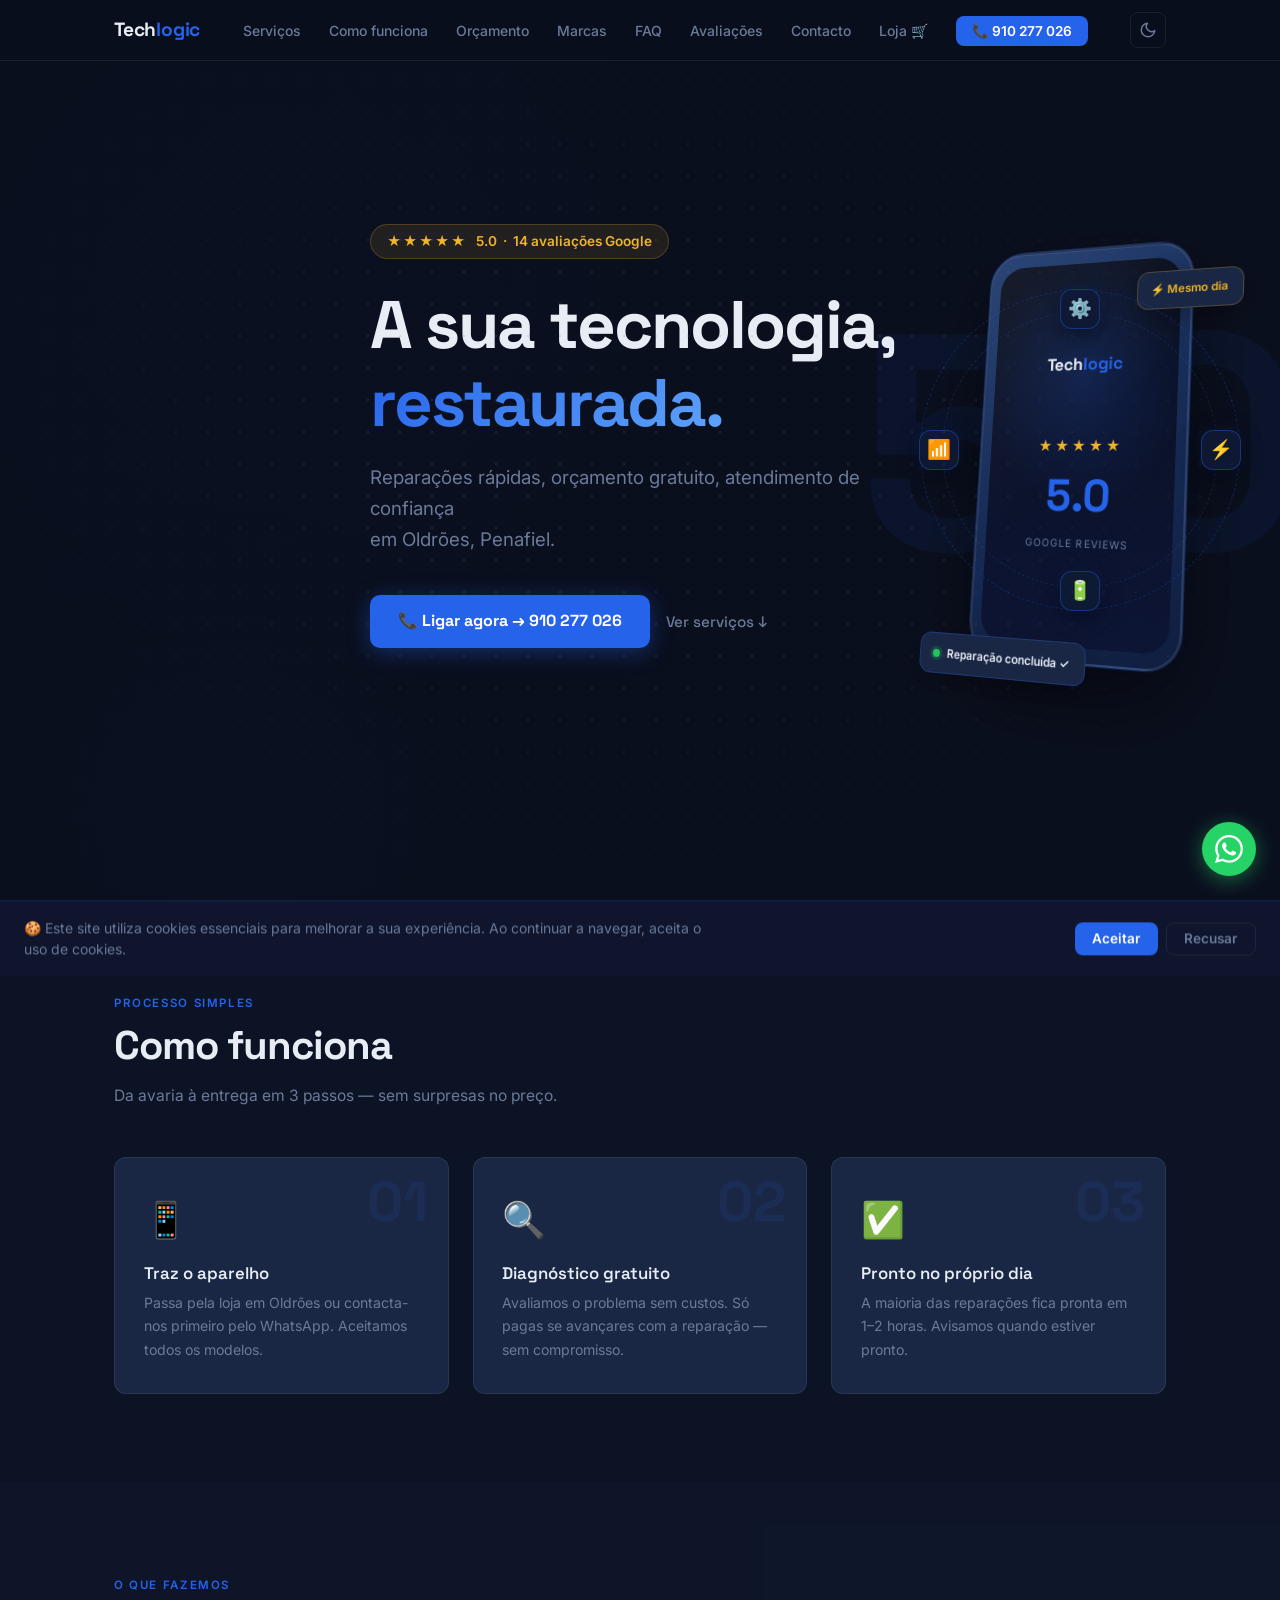
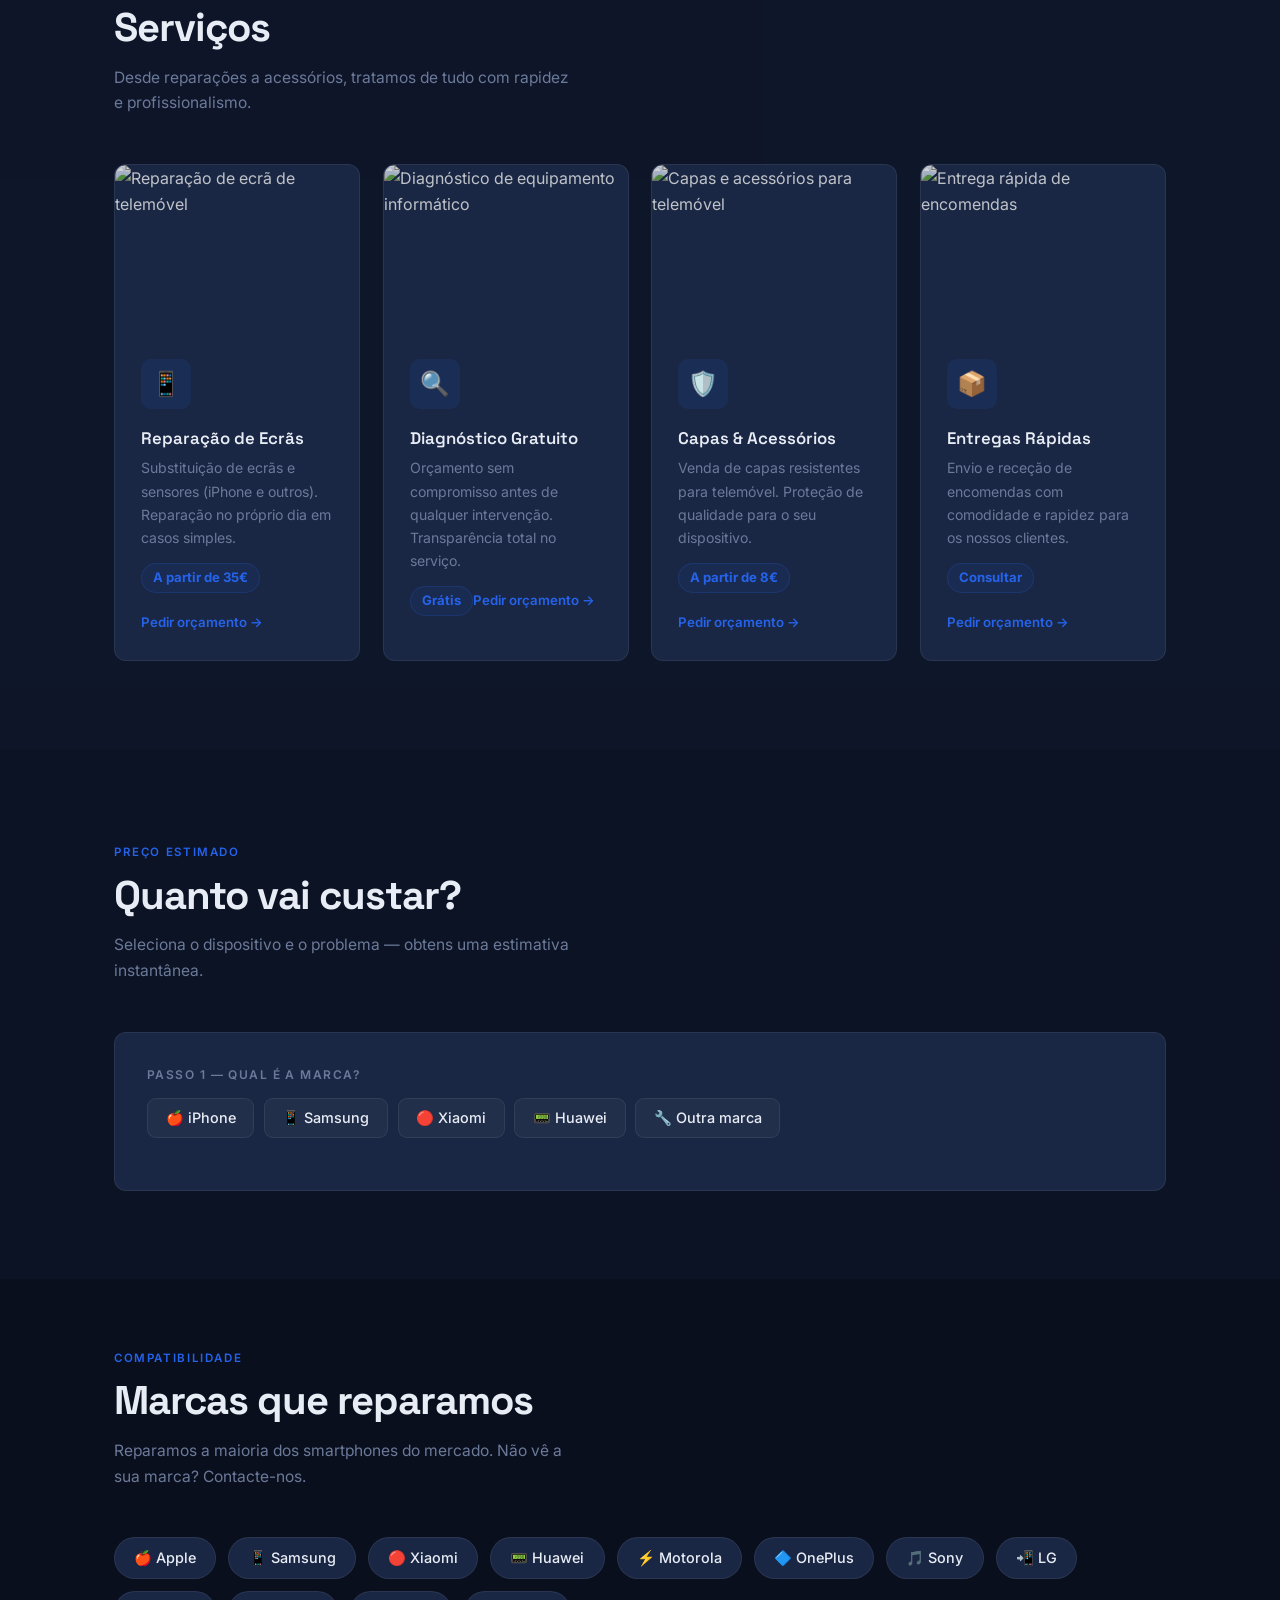
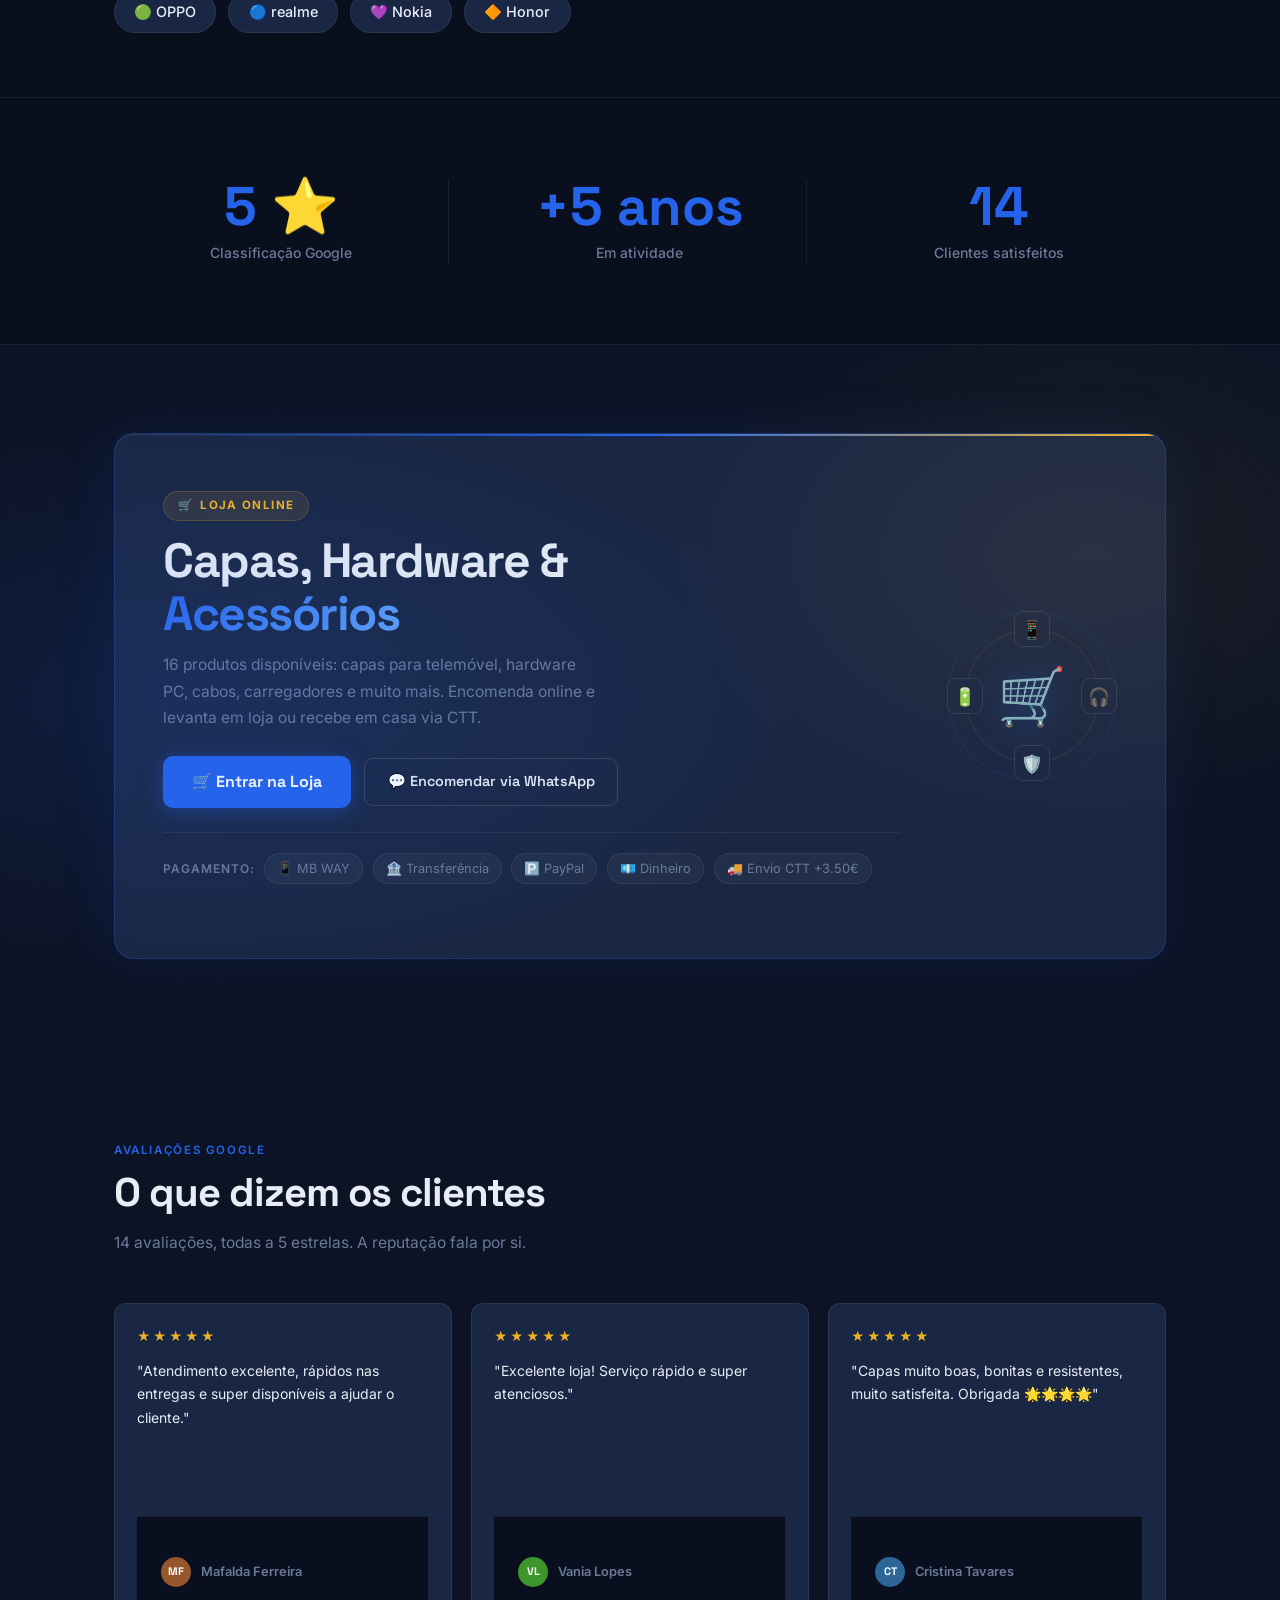
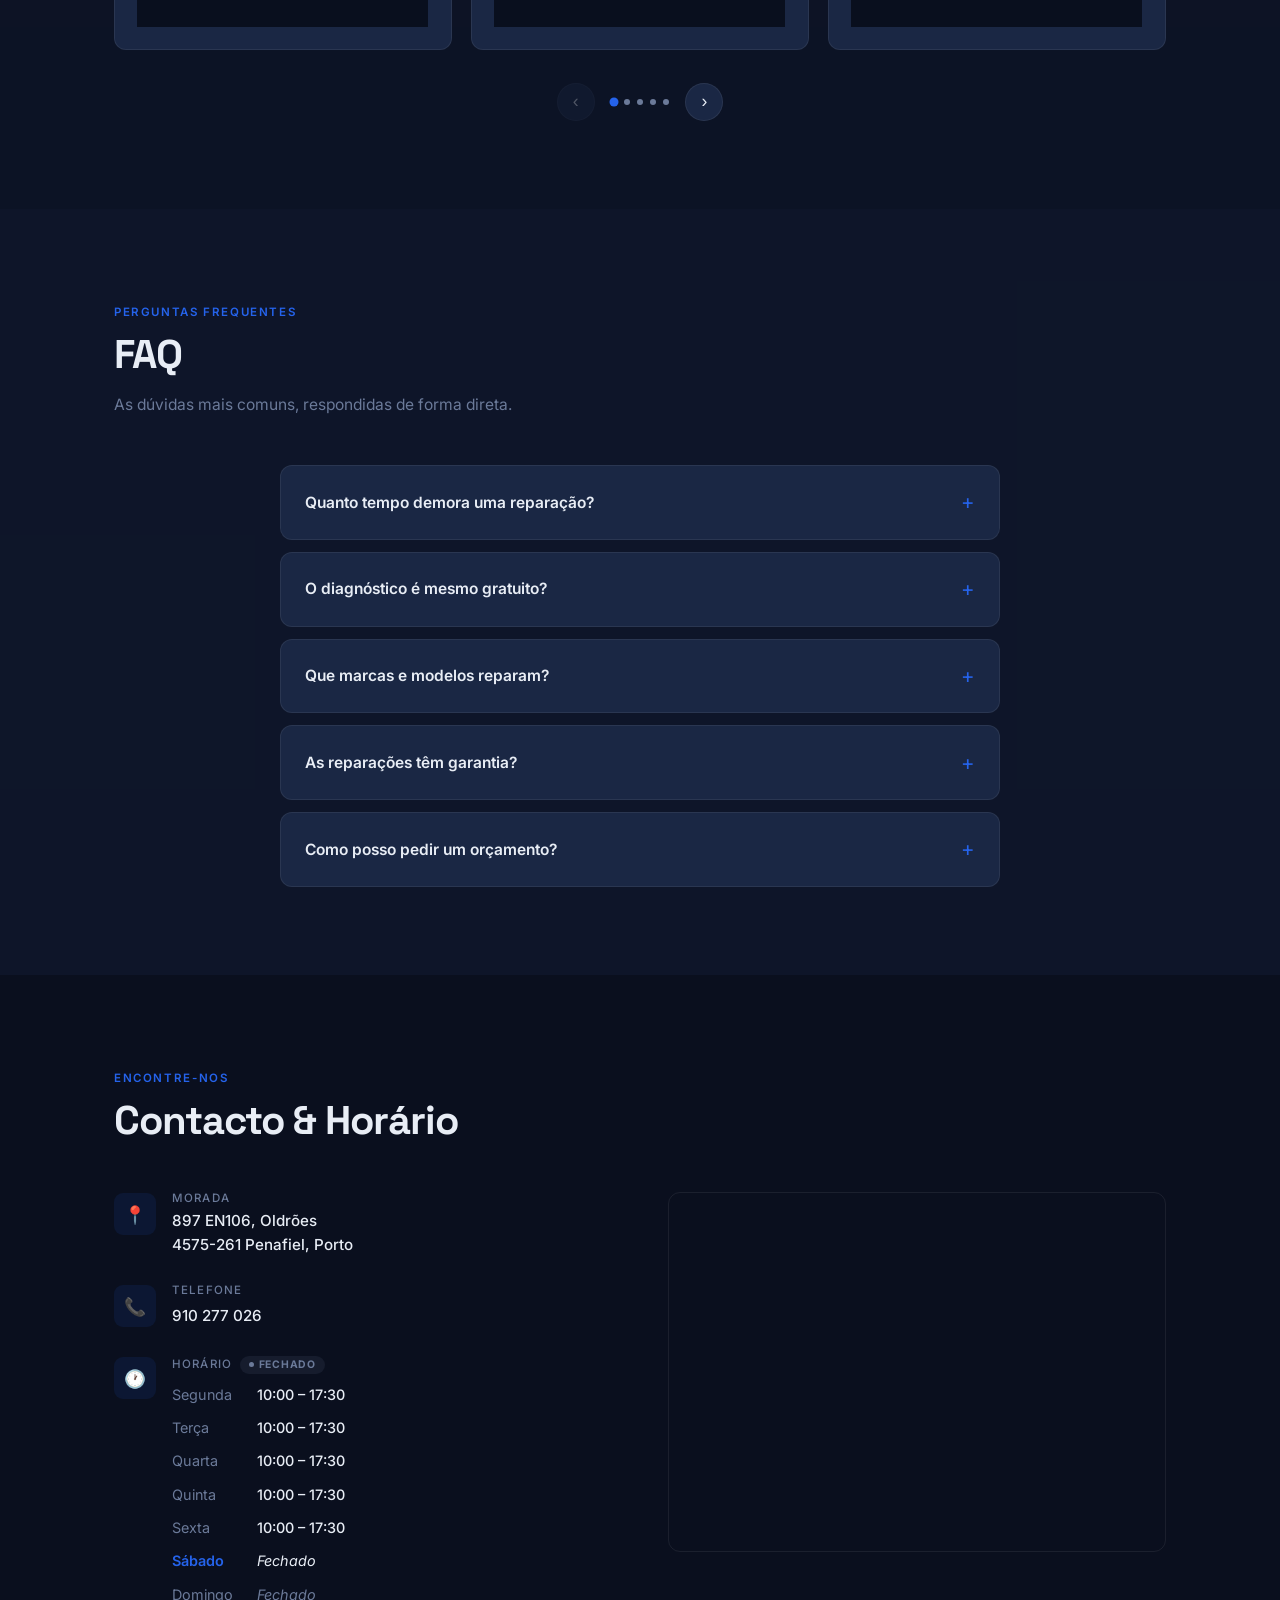
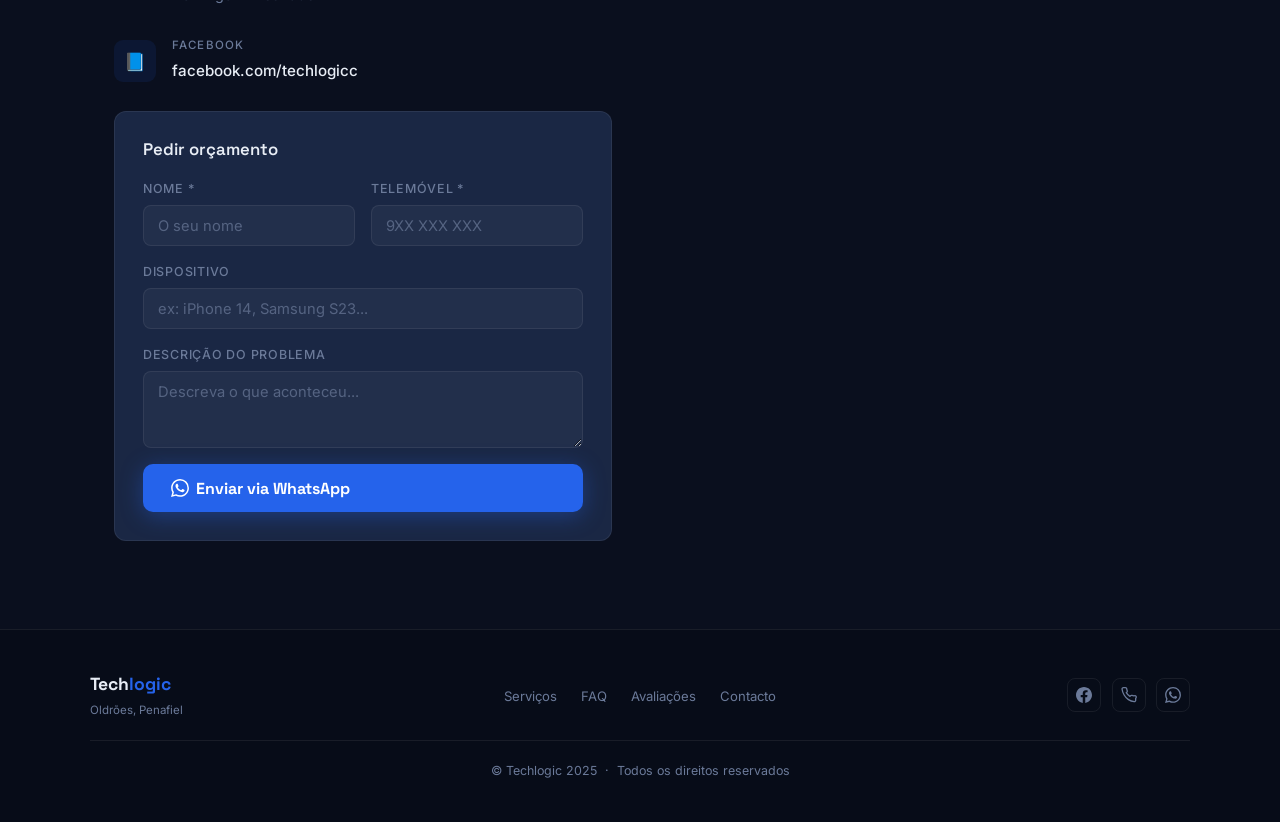
==== commit 6863a56c: "feat: loja em página separada (loja.html) com imagens melhoradas - Cria loja.html: página independen" ====
--- a/index.html
+++ b/index.html
@@ -522,7 +522,7 @@
         <li><a href="#faq">FAQ</a></li>
         <li><a href="#testemunhos">Avaliações</a></li>
         <li><a href="#contacto">Contacto</a></li>
-        <li><a href="#loja">Loja 🛒</a></li>
+        <li><a href="loja.html">Loja 🛒</a></li>
         <li><a href="tel:910277026" class="nav-cta">📞 910 277 026</a></li>
       </ul>
       <button class="theme-toggle" id="theme-toggle" aria-label="Alternar tema claro/escuro">
@@ -541,7 +541,7 @@
       <a href="#faq">FAQ</a>
       <a href="#testemunhos">Avaliações</a>
       <a href="#contacto">Contacto</a>
-      <a href="#loja">🛒 Loja</a>
+      <a href="loja.html">🛒 Loja</a>
       <a href="tel:910277026" class="mob-cta">📞 910 277 026</a>
     </nav>
   </header>
@@ -728,31 +728,32 @@
   </section>
 
   <section id="loja" aria-labelledby="loja-title">
-    <div class="wrap">
-      <div class="s-head">
-        <span class="s-label">Loja online</span>
-        <h2 class="s-title" id="loja-title">Produtos &amp; Acessórios</h2>
-        <p class="s-sub">Encomenda online e levanta em loja ou recebe em casa. Pagamento fácil e seguro.</p>
-      </div>
-
-      <div class="shop-tabs" role="tablist" aria-label="Categorias">
-        <button class="shop-tab active" data-cat="all"        role="tab" aria-selected="true">Todos</button>
-        <button class="shop-tab"        data-cat="capas"      role="tab">📱 Capas</button>
-        <button class="shop-tab"        data-cat="hardware"   role="tab">💻 Hardware PC</button>
-        <button class="shop-tab"        data-cat="acessorios" role="tab">🔌 Acessórios</button>
-      </div>
-
-      <div class="shop-grid" id="shop-grid" aria-live="polite"></div>
-
-      <div class="payment-strip fu">
-        <span class="pay-label">Pagamento:</span>
-        <span class="pay-chip">📱 MB WAY</span>
-        <span class="pay-chip">🏦 Transferência</span>
-        <span class="pay-chip">🅿️ PayPal</span>
-        <span class="pay-chip">💶 Dinheiro</span>
-        <span class="pay-chip">🚚 Envio CTT +3.50€</span>
-      </div>
-    </div>
+    <div class="wrap"><div class="loja-card fu">
+      <div class="loja-inner">
+        <div>
+          <div class="loja-badge"><span aria-hidden="true">🛒</span> Loja Online</div>
+          <h2 class="loja-title" id="loja-title">Capas, Hardware &amp;<br><span class="hl">Acessórios</span></h2>
+          <p class="loja-desc">16 produtos disponíveis: capas para telemóvel, hardware PC, cabos, carregadores e muito mais. Encomenda online e levanta em loja ou recebe em casa via CTT.</p>
+          <div class="loja-actions" style="margin-top:1.5rem;">
+            <a href="loja.html" class="btn btn-primary" style="font-size:1rem;padding:0.8rem 1.8rem;">🛒 Entrar na Loja</a>
+            <a href="https://wa.me/351910277026" target="_blank" rel="noopener noreferrer" class="btn-outline">💬 Encomendar via WhatsApp</a>
+          </div>
+          <div class="payment-strip fu" style="margin-top:1.5rem;padding-top:1.25rem;">
+            <span class="pay-label">Pagamento:</span>
+            <span class="pay-chip">📱 MB WAY</span>
+            <span class="pay-chip">🏦 Transferência</span>
+            <span class="pay-chip">🅿️ PayPal</span>
+            <span class="pay-chip">💶 Dinheiro</span>
+            <span class="pay-chip">🚚 Envio CTT +3.50€</span>
+          </div>
+        </div>
+        <div class="loja-visual" aria-hidden="true">
+          <div class="loja-ring"></div><div class="loja-ring loja-ring-2"></div>
+          <div class="loja-orbits"><div class="orbit-item">📱</div><div class="orbit-item">🛡️</div><div class="orbit-item">🔋</div><div class="orbit-item">🎧</div></div>
+          <div class="loja-center">🛒</div>
+        </div>
+      </div>
+    </div></div>
   </section>
 
   <section id="testemunhos" aria-labelledby="test-title">
@@ -900,69 +901,6 @@
     </div>
   </footer>
 
-  <!-- Cart FAB -->
-  <button class="cart-fab" id="cart-fab" aria-label="Ver carrinho">
-    🛒
-    <span class="cart-badge" id="cart-badge" aria-live="polite" hidden>0</span>
-  </button>
-
-  <!-- Cart overlay + drawer -->
-  <div class="cart-overlay" id="cart-overlay" aria-hidden="true"></div>
-  <aside class="cart-drawer" id="cart-drawer" aria-label="Carrinho de compras" aria-hidden="true">
-    <div class="cart-header">
-      <h3 class="cart-title">🛒 Carrinho</h3>
-      <button class="cart-close" id="cart-close" aria-label="Fechar carrinho">✕</button>
-    </div>
-    <div class="cart-items" id="cart-items"></div>
-    <div class="cart-footer" id="cart-footer" hidden>
-      <div class="cart-total-row">
-        <span>Total</span>
-        <strong class="cart-total" id="cart-total"></strong>
-      </div>
-      <label class="cart-ship-label">
-        <input type="checkbox" id="cart-ship"> Envio CTT (+3.50€)
-      </label>
-      <button class="btn btn-primary cart-checkout-btn" id="cart-checkout-btn">Finalizar encomenda →</button>
-      <button class="cart-clear" id="cart-clear">🗑 Limpar carrinho</button>
-    </div>
-    <div class="cart-empty" id="cart-empty">
-      <div class="cart-empty-icon">🛒</div>
-      <p>O carrinho está vazio.</p>
-      <p class="cart-empty-sub">Adiciona produtos da loja acima.</p>
-    </div>
-  </aside>
-
-  <!-- Checkout modal -->
-  <div class="checkout-overlay" id="checkout-overlay" aria-hidden="true">
-    <div class="checkout-modal" role="dialog" aria-modal="true" aria-labelledby="checkout-title">
-      <button class="checkout-close" id="checkout-close" aria-label="Fechar">✕</button>
-      <h3 class="checkout-title" id="checkout-title">Como queres pagar?</h3>
-      <div class="checkout-options">
-        <button class="checkout-opt" id="pay-whatsapp">
-          <span class="co-icon">💬</span>
-          <span class="co-info"><strong>Encomendar via WhatsApp</strong><small>Enviamos os detalhes por mensagem</small></span>
-        </button>
-        <div class="checkout-opt checkout-static">
-          <span class="co-icon">📱</span>
-          <span class="co-info"><strong>MB WAY</strong><small>Envia para <strong>910 277 026</strong> e indica o teu nome</small></span>
-        </div>
-        <div class="checkout-opt checkout-static">
-          <span class="co-icon">🏦</span>
-          <span class="co-info"><strong>Transferência bancária</strong><small>IBAN: PT50 — contacta-nos para os dados completos</small></span>
-        </div>
-        <button class="checkout-opt" id="pay-paypal">
-          <span class="co-icon">🅿️</span>
-          <span class="co-info"><strong>PayPal</strong><small>Redireccionado para paypal.me/techlogic</small></span>
-        </button>
-        <div class="checkout-opt checkout-static">
-          <span class="co-icon">💶</span>
-          <span class="co-info"><strong>Dinheiro / MB na loja</strong><small>Levanta em Oldrões — 897 EN106, Penafiel</small></span>
-        </div>
-      </div>
-      <p class="checkout-note">📦 Após confirmação do pagamento, processamos a encomenda em 24h.</p>
-    </div>
-  </div>
-
   <a href="https://wa.me/351910277026" target="_blank" rel="noopener noreferrer" class="wha-btn" aria-label="Contactar no WhatsApp">
     <svg width="28" height="28" viewBox="0 0 24 24" fill="white" aria-hidden="true"><path d="M17.472 14.382c-.297-.149-1.758-.867-2.03-.967-.273-.099-.471-.148-.67.15-.197.297-.767.966-.94 1.164-.173.199-.347.223-.644.075-.297-.15-1.255-.463-2.39-1.475-.883-.788-1.48-1.761-1.653-2.059-.173-.297-.018-.458.13-.606.134-.133.298-.347.446-.52.149-.174.198-.298.298-.497.099-.198.05-.371-.025-.52-.075-.149-.669-1.612-.916-2.207-.242-.579-.487-.5-.669-.51-.173-.008-.371-.01-.57-.01-.198 0-.52.074-.792.372-.272.297-1.04 1.016-1.04 2.479 0 1.462 1.065 2.875 1.213 3.074.149.198 2.096 3.2 5.077 4.487.709.306 1.262.489 1.694.625.712.227 1.36.195 1.871.118.571-.085 1.758-.719 2.006-1.413.248-.694.248-1.289.173-1.413-.074-.124-.272-.198-.57-.347m-5.421 7.403h-.004a9.87 9.87 0 0 1-5.031-1.378l-.361-.214-3.741.982.998-3.648-.235-.374a9.86 9.86 0 0 1-1.51-5.26c.001-5.45 4.436-9.884 9.888-9.884 2.64 0 5.122 1.03 6.988 2.898a9.825 9.825 0 0 1 2.893 6.994c-.003 5.45-4.437 9.884-9.885 9.884m8.413-18.297A11.815 11.815 0 0 0 12.05 0C5.495 0 .16 5.335.157 11.892c0 2.096.547 4.142 1.588 5.945L.057 24l6.305-1.654a11.882 11.882 0 0 0 5.683 1.448h.005c6.554 0 11.89-5.335 11.893-11.893a11.821 11.821 0 0 0-3.48-8.413Z"/></svg>
   </a>
@@ -1240,233 +1178,6 @@
       decline.addEventListener('click', () => dismiss('declined'));
     })();
 
-    /* ── Shop & Cart ── */
-    (function() {
-      const PRODUCTS = [
-        { id:1,  cat:'capas',      name:'Capa iPhone 15 / 15 Pro',         price:14.99, img:'https://images.unsplash.com/photo-1601972599720-36938d4ecd31?w=400&h=300&fit=crop&q=75', badge:'iPhone' },
-        { id:2,  cat:'capas',      name:'Capa Samsung Galaxy (silicone)',   price:11.99, img:'https://images.unsplash.com/photo-1592813630966-cfa024fc4a0a?w=400&h=300&fit=crop&q=75', badge:'Samsung' },
-        { id:3,  cat:'capas',      name:'Capa Xiaomi / Huawei (silicone)',  price:9.99,  img:'https://images.unsplash.com/photo-1604671368394-2240d0b1bb6c?w=400&h=300&fit=crop&q=75', badge:'Xiaomi/Huawei' },
-        { id:4,  cat:'capas',      name:'Capa com Porta-Cartão',            price:13.99, img:'https://images.unsplash.com/photo-1556742049-0cfed4f6a45d?w=400&h=300&fit=crop&q=75', badge:'Universal' },
-        { id:5,  cat:'capas',      name:'Capa Transparente Anti-Choque',    price:6.99,  img:'https://images.unsplash.com/photo-1601784551446-20c9e07cdbdb?w=400&h=300&fit=crop&q=75', badge:'Universal' },
-        { id:6,  cat:'hardware',   name:'RAM 8GB DDR4 3200MHz',             price:24.99, img:'https://images.unsplash.com/photo-1562976540-1502c2145651?w=400&h=300&fit=crop&q=75', badge:'PC' },
-        { id:7,  cat:'hardware',   name:'SSD 256GB SATA III',               price:34.99, img:'https://images.unsplash.com/photo-1600348759200-d0f4daf1c0c0?w=400&h=300&fit=crop&q=75', badge:'PC' },
-        { id:8,  cat:'hardware',   name:'SSD 512GB SATA III',               price:54.99, img:'https://images.unsplash.com/photo-1600348759200-d0f4daf1c0c0?w=400&h=300&fit=crop&q=75', badge:'PC' },
-        { id:9,  cat:'hardware',   name:'SSD 1TB NVMe M.2',                 price:79.99, img:'https://images.unsplash.com/photo-1531492746076-161ca9bcad58?w=400&h=300&fit=crop&q=75', badge:'PC' },
-        { id:10, cat:'hardware',   name:'Pasta Térmica (10g)',               price:4.99,  img:'https://images.unsplash.com/photo-1518770660439-4636190af475?w=400&h=300&fit=crop&q=75', badge:'PC' },
-        { id:11, cat:'acessorios', name:'Cabo USB-C 1m (trançado)',          price:5.99,  img:'https://images.unsplash.com/photo-1558618666-fcd25c85cd64?w=400&h=300&fit=crop&q=75', badge:'Cabo' },
-        { id:12, cat:'acessorios', name:'Cabo Lightning 1m (trançado)',      price:6.99,  img:'https://images.unsplash.com/photo-1558618666-fcd25c85cd64?w=400&h=300&fit=crop&q=75', badge:'Cabo' },
-        { id:13, cat:'acessorios', name:'Carregador 20W USB-C',              price:12.99, img:'https://images.unsplash.com/photo-1585338816079-6e52f9697f7d?w=400&h=300&fit=crop&q=75', badge:'Carregador' },
-        { id:14, cat:'acessorios', name:'Película Vidro Temperado',          price:4.99,  img:'https://images.unsplash.com/photo-1512499617640-c74ae3a79d37?w=400&h=300&fit=crop&q=75', badge:'Proteção' },
-        { id:15, cat:'acessorios', name:'Power Bank 10000mAh',               price:19.99, img:'https://images.unsplash.com/photo-1609091839311-d5365f9ff1c5?w=400&h=300&fit=crop&q=75', badge:'Bateria' },
-        { id:16, cat:'acessorios', name:'Auriculares Bluetooth',             price:24.99, img:'https://images.unsplash.com/photo-1505740420928-5e560c06d30e?w=400&h=300&fit=crop&q=75', badge:'Áudio' },
-      ];
-      const SHIP_FEE = 3.50;
-      const WA_NUM   = '351910277026';
-      const STORAGE_KEY = 'techlogic_cart';
-
-      let cart = [];
-      try { cart = JSON.parse(localStorage.getItem(STORAGE_KEY) || '[]'); } catch(e) {}
-
-      function saveCart() { localStorage.setItem(STORAGE_KEY, JSON.stringify(cart)); }
-
-      function getTotal(includeShip) {
-        const sub = cart.reduce((s, c) => {
-          const p = PRODUCTS.find(x => x.id === c.id);
-          return s + (p ? p.price * c.qty : 0);
-        }, 0);
-        return sub + (includeShip ? SHIP_FEE : 0);
-      }
-
-      function updateBadge() {
-        const total = cart.reduce((s, c) => s + c.qty, 0);
-        const badge = document.getElementById('cart-badge');
-        if (!badge) return;
-        badge.textContent = total;
-        badge.hidden = total === 0;
-      }
-
-      function renderProducts(cat) {
-        const grid = document.getElementById('shop-grid');
-        if (!grid) return;
-        const list = cat === 'all' ? PRODUCTS : PRODUCTS.filter(p => p.cat === cat);
-        grid.innerHTML = list.map(p => {
-          const inCart = cart.some(c => c.id === p.id);
-          return `<div class="product-card fu vis">
-            <div class="product-img-wrap">
-              <img src="${p.img}" alt="${p.name}" class="product-img" loading="lazy" width="400" height="180">
-              <span class="product-badge">${p.badge}</span>
-            </div>
-            <div class="product-body">
-              <div class="product-name">${p.name}</div>
-              <div class="product-price">${p.price.toFixed(2).replace('.',',')}€</div>
-              <button class="product-add${inCart ? ' added' : ''}" data-id="${p.id}">
-                ${inCart ? '✓ Adicionado' : '+ Adicionar ao carrinho'}
-              </button>
-            </div>
-          </div>`;
-        }).join('');
-        grid.querySelectorAll('.product-add').forEach(btn => {
-          btn.addEventListener('click', () => addToCart(Number(btn.dataset.id)));
-        });
-      }
-
-      function renderCartItems() {
-        const container = document.getElementById('cart-items');
-        const footer    = document.getElementById('cart-footer');
-        const emptyEl   = document.getElementById('cart-empty');
-        const totalEl   = document.getElementById('cart-total');
-        const shipCb    = document.getElementById('cart-ship');
-        if (!container) return;
-        const isEmpty = cart.length === 0;
-        if (emptyEl) emptyEl.hidden = !isEmpty;
-        if (footer)  footer.hidden  = isEmpty;
-        container.innerHTML = cart.map(c => {
-          const p = PRODUCTS.find(x => x.id === c.id);
-          if (!p) return '';
-          return `<div class="cart-item" data-id="${p.id}">
-            <img src="${p.img}" alt="${p.name}" class="cart-item-img" loading="lazy">
-            <div class="cart-item-info">
-              <div class="cart-item-name">${p.name}</div>
-              <div class="cart-item-line">
-                <span class="cart-item-price">${(p.price * c.qty).toFixed(2).replace('.',',')}€</span>
-                <div class="cart-item-qty">
-                  <button class="qty-btn" data-action="dec" data-id="${p.id}" aria-label="Diminuir">−</button>
-                  <span class="qty-val">${c.qty}</span>
-                  <button class="qty-btn" data-action="inc" data-id="${p.id}" aria-label="Aumentar">+</button>
-                  <button class="qty-rm" data-action="rm" data-id="${p.id}" aria-label="Remover">✕</button>
-                </div>
-              </div>
-            </div>
-          </div>`;
-        }).join('');
-        container.querySelectorAll('.qty-btn, .qty-rm').forEach(btn => {
-          btn.addEventListener('click', () => {
-            const id = Number(btn.dataset.id);
-            if (btn.dataset.action === 'rm')  removeFromCart(id);
-            else updateQty(id, btn.dataset.action === 'inc' ? 1 : -1);
-          });
-        });
-        if (totalEl && shipCb) {
-          totalEl.textContent = getTotal(shipCb.checked).toFixed(2).replace('.',',') + '€';
-        }
-      }
-
-      function addToCart(id) {
-        const product = PRODUCTS.find(p => p.id === id);
-        if (!product) return;
-        const existing = cart.find(c => c.id === id);
-        if (existing) existing.qty++;
-        else cart.push({ id, qty: 1 });
-        saveCart(); updateBadge(); renderCartItems();
-        const btn = document.querySelector(`.product-add[data-id="${id}"]`);
-        if (btn) { btn.classList.add('added'); btn.textContent = '✓ Adicionado'; }
-        openCart();
-      }
-
-      function removeFromCart(id) {
-        cart = cart.filter(c => c.id !== id);
-        saveCart(); updateBadge(); renderCartItems();
-        const btn = document.querySelector(`.product-add[data-id="${id}"]`);
-        if (btn) { btn.classList.remove('added'); btn.textContent = '+ Adicionar ao carrinho'; }
-      }
-
-      function updateQty(id, delta) {
-        const item = cart.find(c => c.id === id);
-        if (!item) return;
-        item.qty = Math.max(0, item.qty + delta);
-        if (item.qty === 0) return removeFromCart(id);
-        saveCart(); updateBadge(); renderCartItems();
-      }
-
-      function clearCart() {
-        cart = []; saveCart(); updateBadge(); renderCartItems();
-        document.querySelectorAll('.product-add').forEach(btn => {
-          btn.classList.remove('added'); btn.textContent = '+ Adicionar ao carrinho';
-        });
-      }
-
-      function openCart() {
-        const drawer  = document.getElementById('cart-drawer');
-        const overlay = document.getElementById('cart-overlay');
-        if (!drawer) return;
-        renderCartItems();
-        drawer.classList.add('open');
-        drawer.setAttribute('aria-hidden', 'false');
-        overlay.classList.add('open');
-        document.body.style.overflow = 'hidden';
-      }
-
-      function closeCart() {
-        const drawer  = document.getElementById('cart-drawer');
-        const overlay = document.getElementById('cart-overlay');
-        if (!drawer) return;
-        drawer.classList.remove('open');
-        drawer.setAttribute('aria-hidden', 'true');
-        overlay.classList.remove('open');
-        document.body.style.overflow = '';
-      }
-
-      function openCheckout() {
-        const modal = document.getElementById('checkout-overlay');
-        if (cart.length === 0 || !modal) return;
-        modal.classList.add('open');
-        modal.setAttribute('aria-hidden', 'false');
-      }
-
-      function closeCheckout() {
-        const modal = document.getElementById('checkout-overlay');
-        if (!modal) return;
-        modal.classList.remove('open');
-        modal.setAttribute('aria-hidden', 'true');
-      }
-
-      function buildWAMessage() {
-        const ship = document.getElementById('cart-ship')?.checked;
-        const lines = cart.map(c => {
-          const p = PRODUCTS.find(x => x.id === c.id);
-          return p ? `• ${p.name} (x${c.qty}) — ${(p.price * c.qty).toFixed(2)}€` : '';
-        }).filter(Boolean).join('\n');
-        return `Olá Techlogic! 🛒\n\nGostaria de encomendar:\n${lines}${ship ? '\n• Envio CTT — 3.50€' : ''}\n\nTotal: ${getTotal(ship).toFixed(2)}€\n\nMétodo de pagamento: (indicar)`;
-      }
-
-      /* ── Event listeners ── */
-      document.querySelectorAll('.shop-tab').forEach(tab => {
-        tab.addEventListener('click', () => {
-          document.querySelectorAll('.shop-tab').forEach(t => { t.classList.remove('active'); t.setAttribute('aria-selected', 'false'); });
-          tab.classList.add('active');
-          tab.setAttribute('aria-selected', 'true');
-          renderProducts(tab.dataset.cat);
-        });
-      });
-
-      document.getElementById('cart-fab')?.addEventListener('click', openCart);
-      document.getElementById('cart-close')?.addEventListener('click', closeCart);
-      document.getElementById('cart-overlay')?.addEventListener('click', closeCart);
-      document.getElementById('cart-checkout-btn')?.addEventListener('click', () => { closeCart(); openCheckout(); });
-      document.getElementById('cart-clear')?.addEventListener('click', () => { if (confirm('Limpar o carrinho?')) clearCart(); });
-      document.getElementById('cart-ship')?.addEventListener('change', renderCartItems);
-
-      document.getElementById('pay-whatsapp')?.addEventListener('click', () => {
-        window.open('https://wa.me/' + WA_NUM + '?text=' + encodeURIComponent(buildWAMessage()), '_blank');
-        clearCart(); closeCheckout();
-      });
-      document.getElementById('pay-paypal')?.addEventListener('click', () => {
-        const total = getTotal(document.getElementById('cart-ship')?.checked).toFixed(2);
-        window.open('https://paypal.me/techlogic/' + total + 'EUR', '_blank');
-        clearCart(); closeCheckout();
-      });
-      document.getElementById('checkout-close')?.addEventListener('click', closeCheckout);
-      document.getElementById('checkout-overlay')?.addEventListener('click', e => {
-        if (e.target === e.currentTarget) closeCheckout();
-      });
-
-      document.addEventListener('keydown', e => {
-        if (e.key === 'Escape') { closeCart(); closeCheckout(); }
-      });
-
-      renderProducts('all');
-      updateBadge();
-    })();
   </script>
 
   <div class="cookie-bar" id="cookie-bar" role="dialog" aria-label="Aviso de cookies" aria-live="polite">
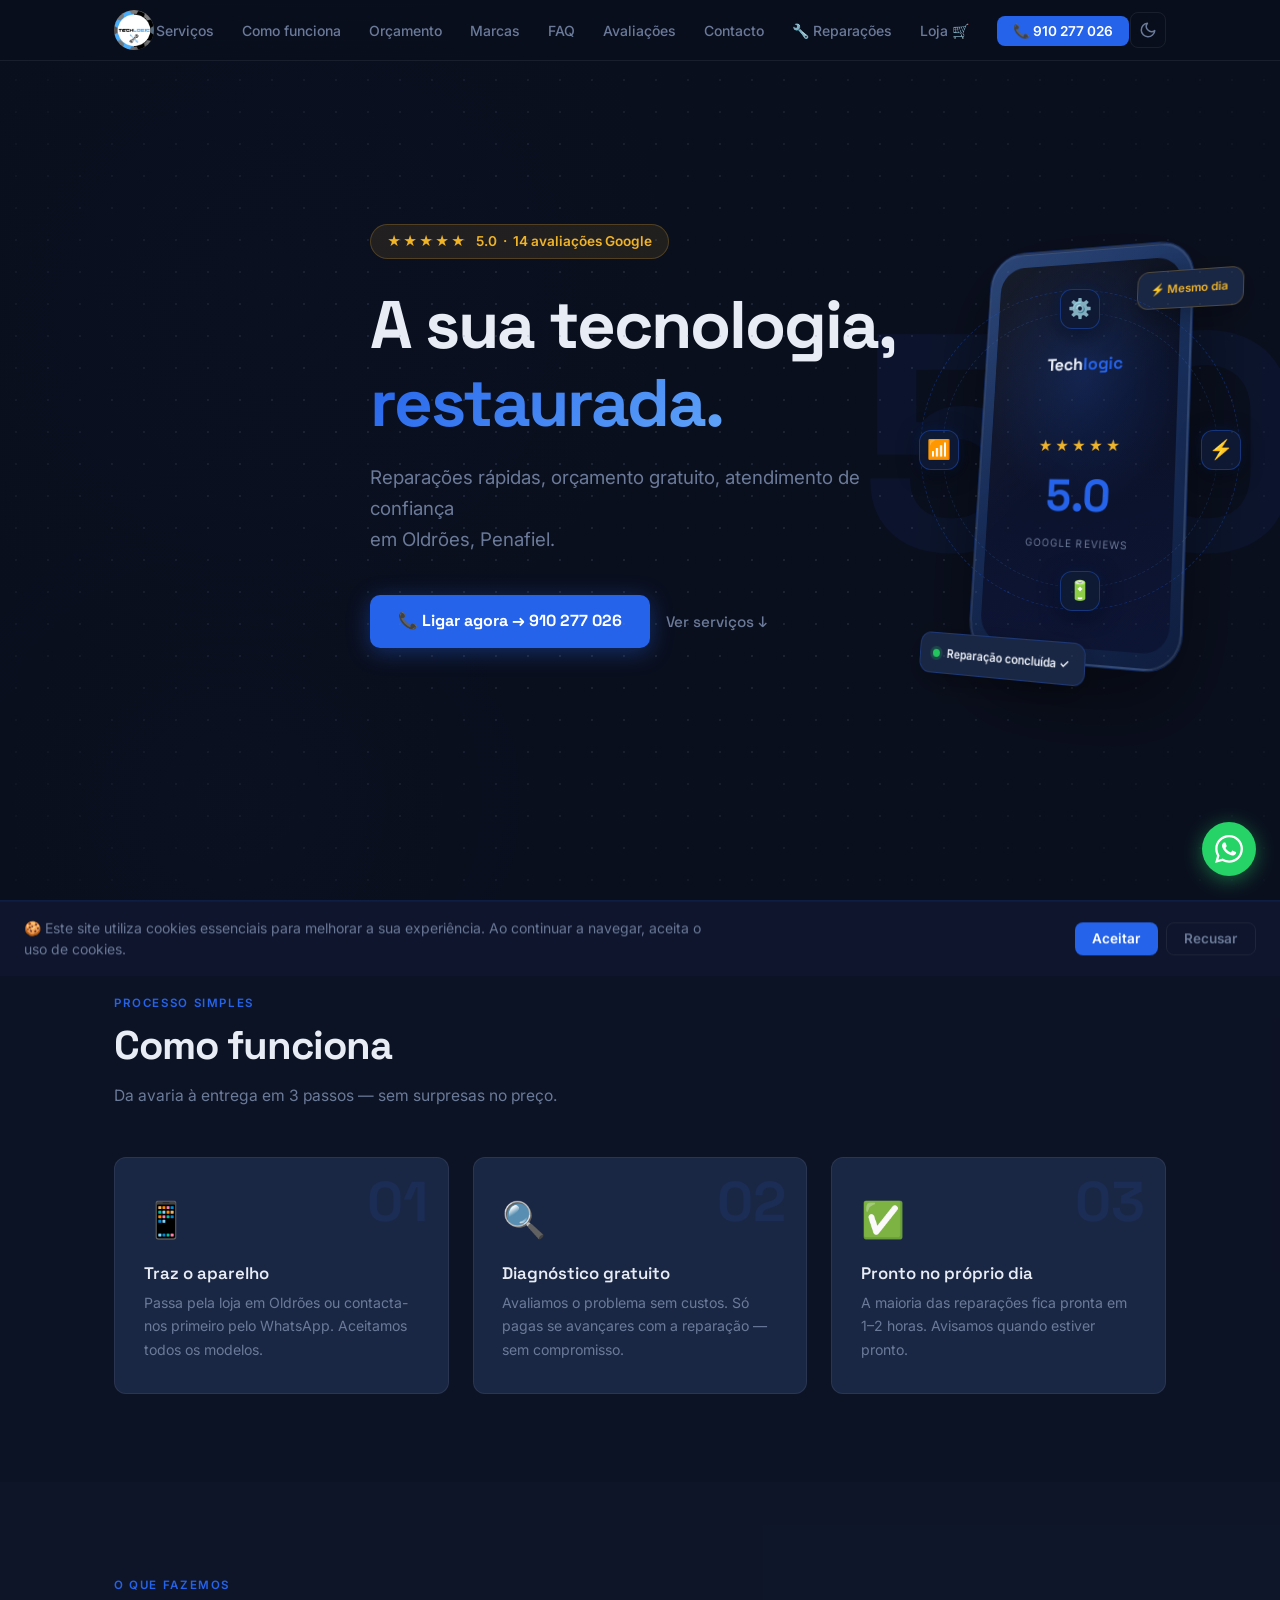
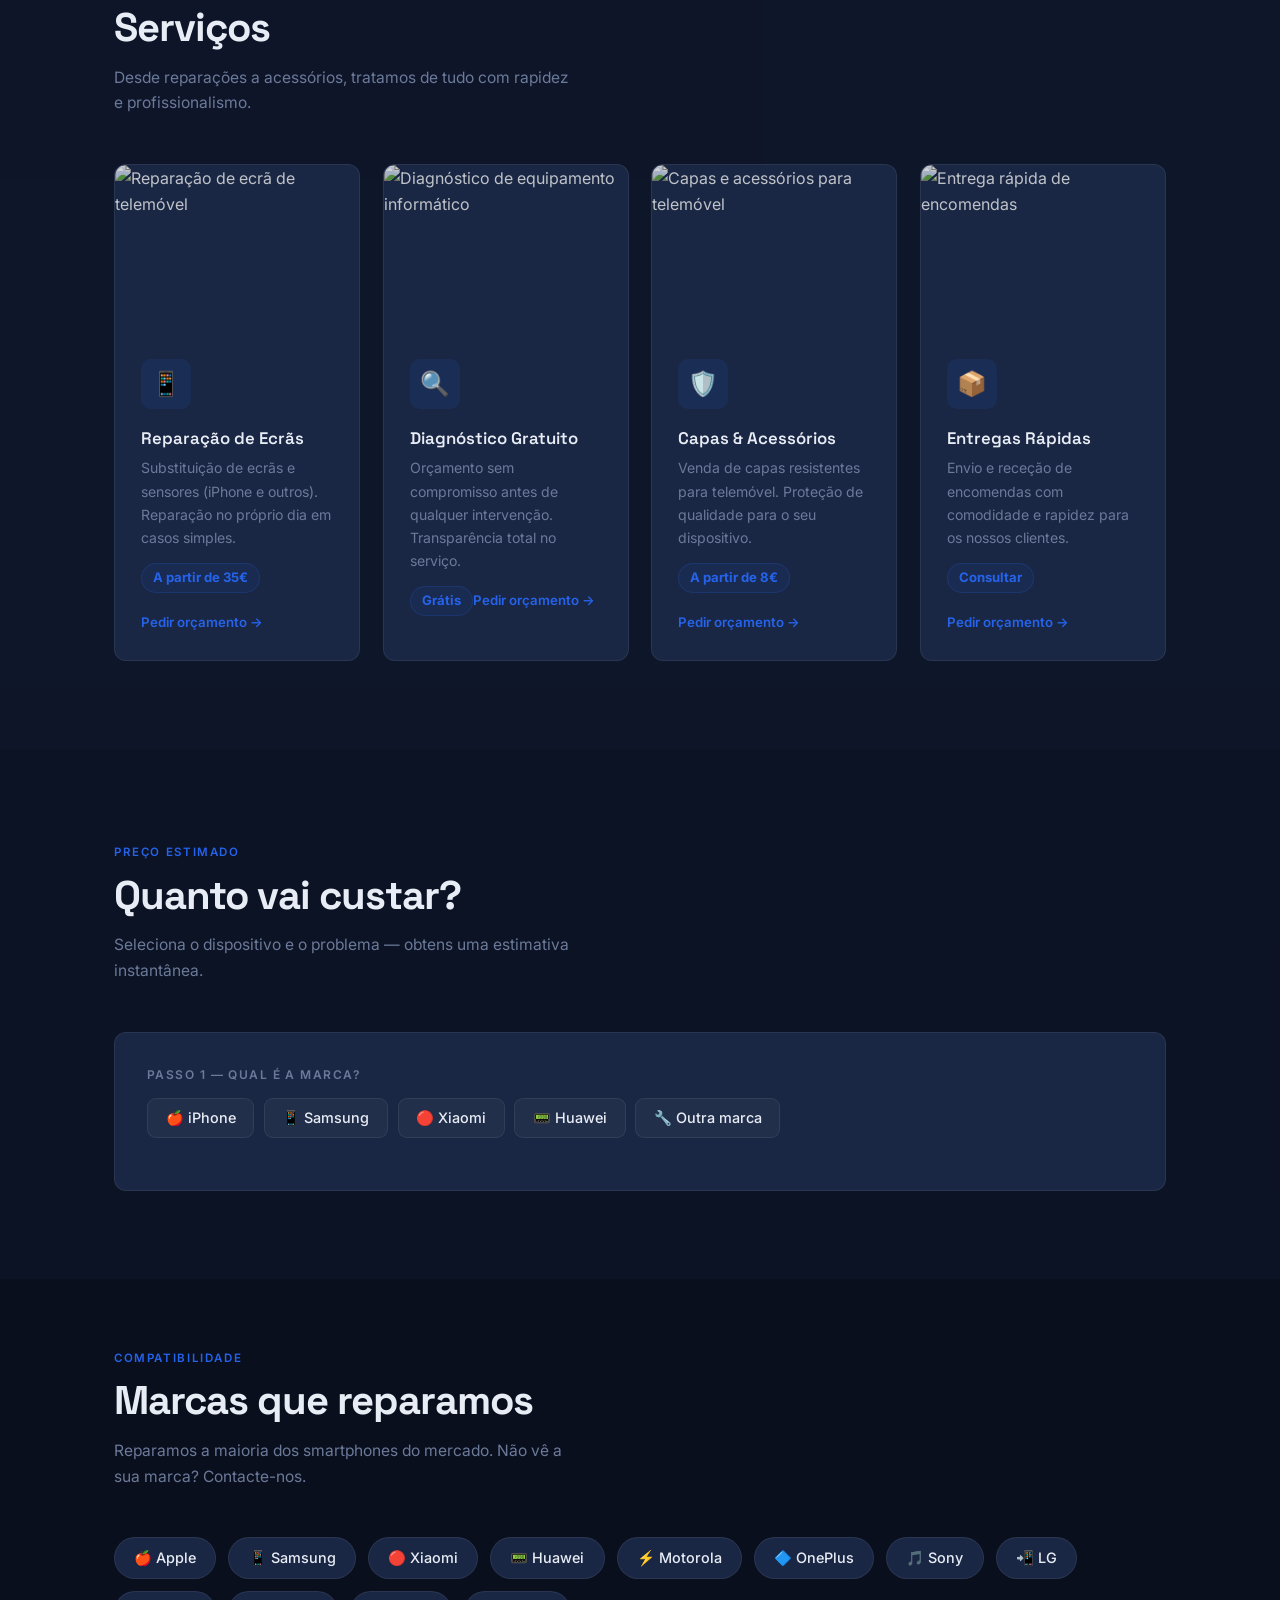
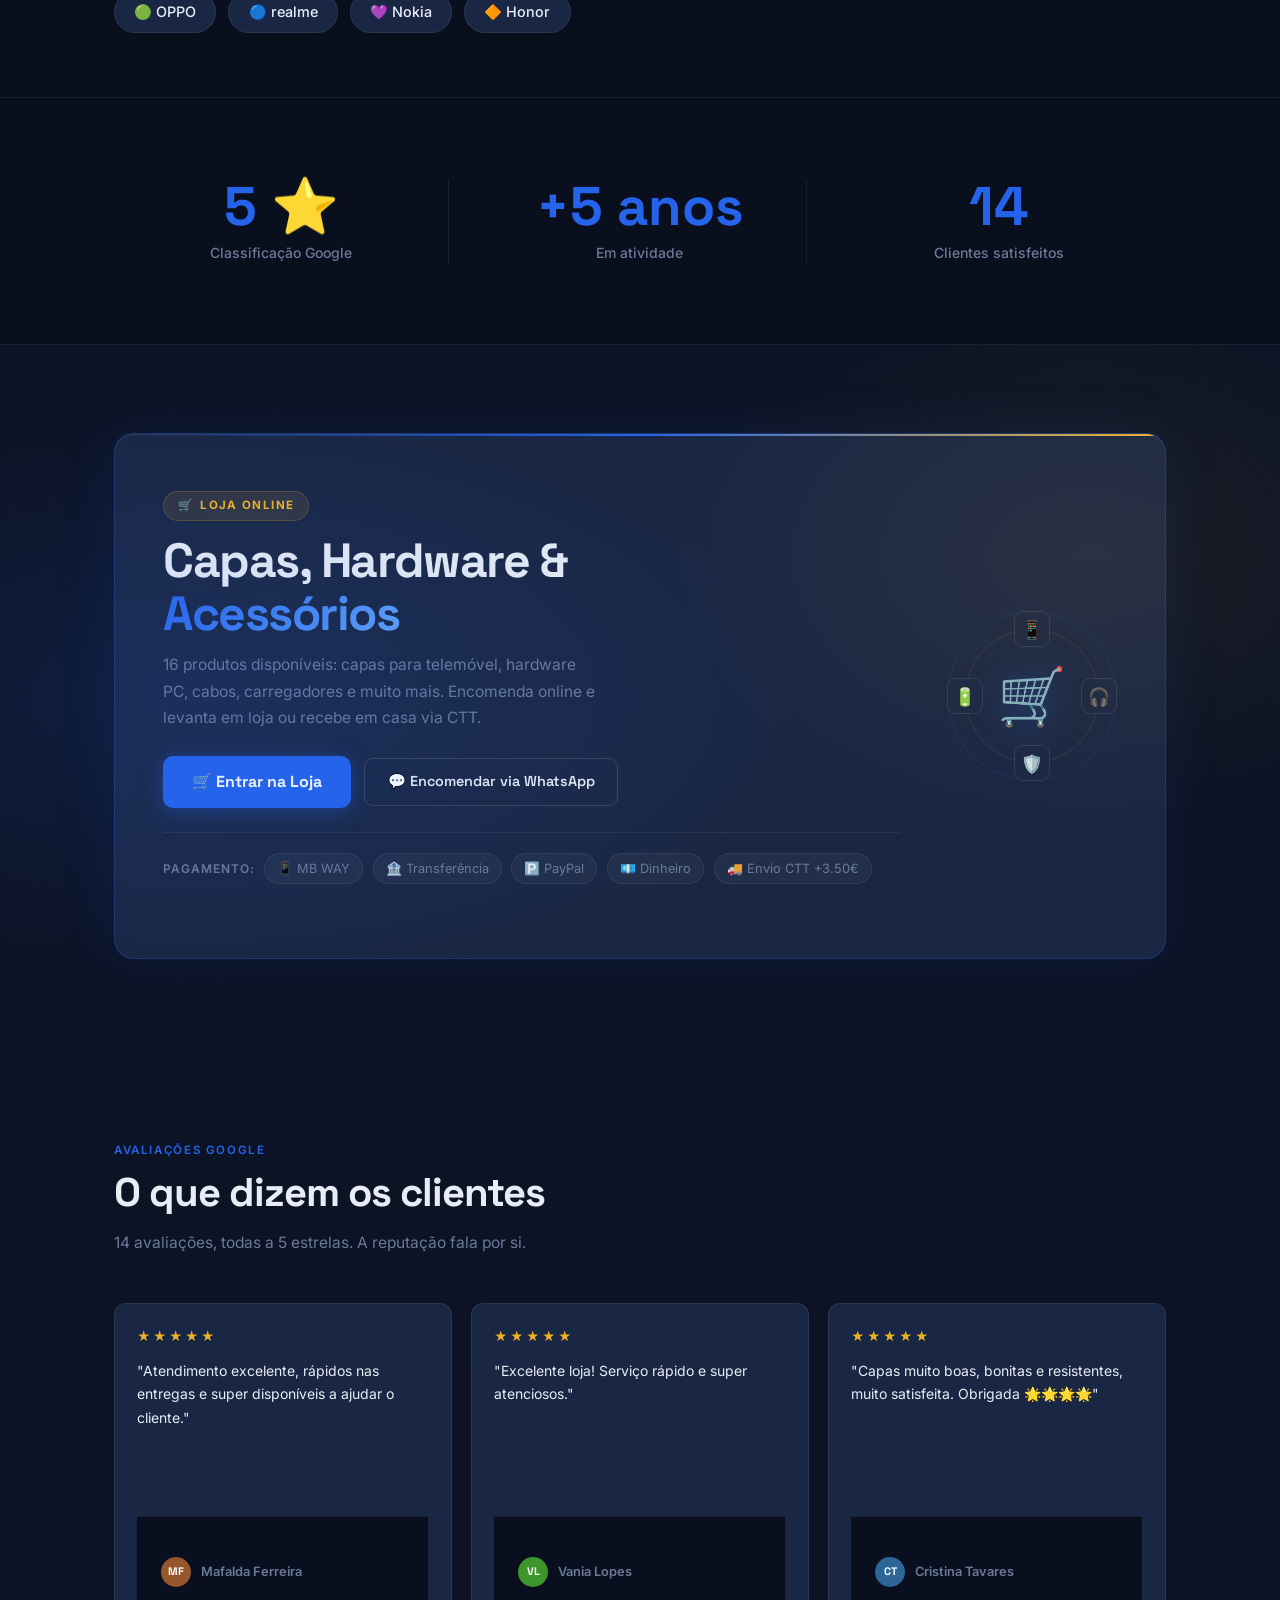
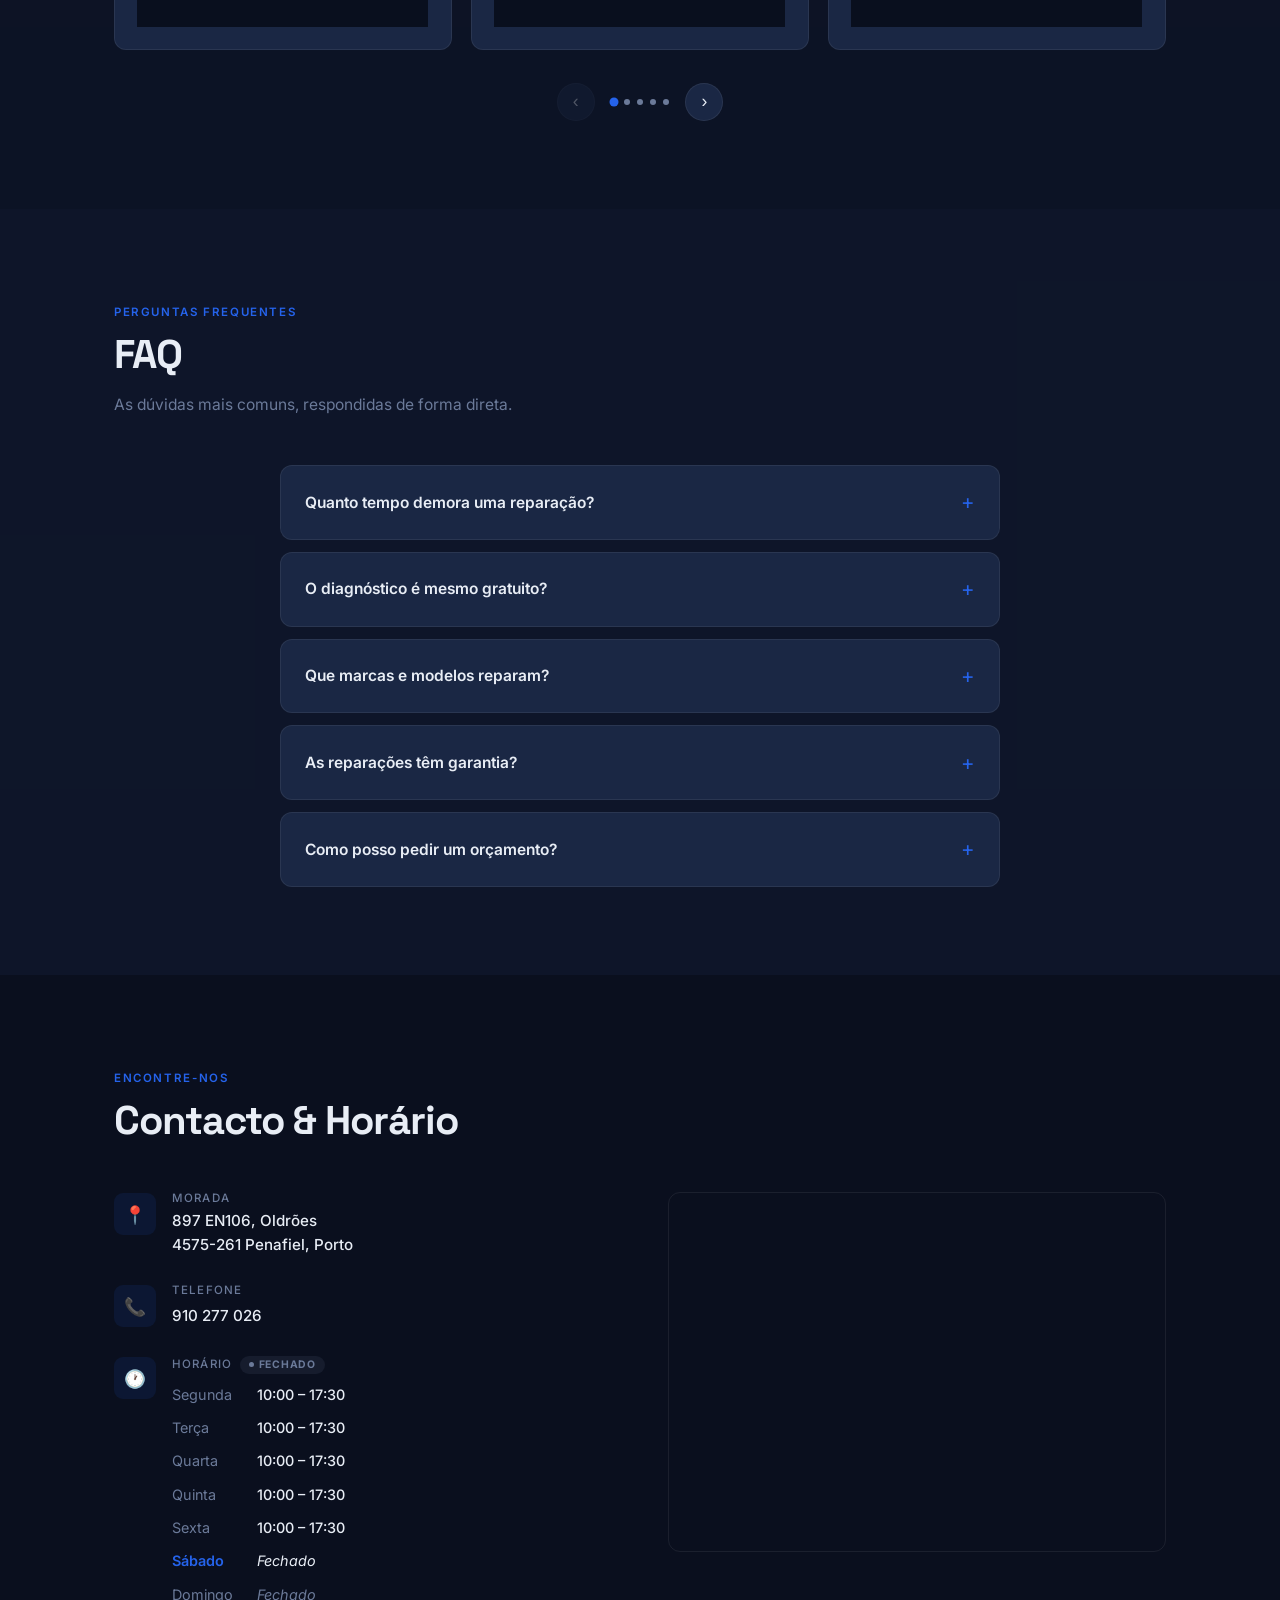
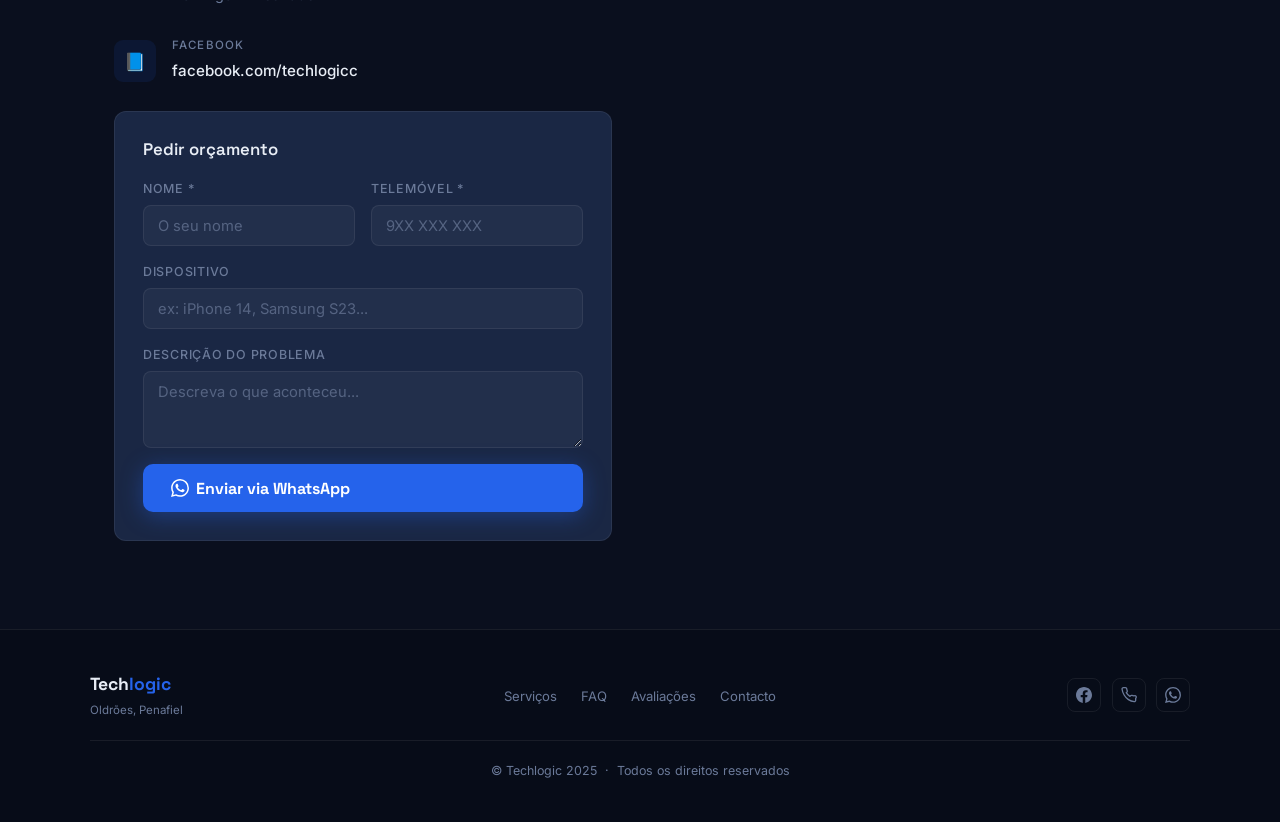
==== commit 6a35db37: "feat: search bar, sort, hot badges, stock, logo, repairs page, new Samsung/Xiaomi cases - loja.html:" ====
--- a/index.html
+++ b/index.html
@@ -513,7 +513,7 @@
 
   <header id="nav" role="banner">
     <div class="nav-inner">
-      <a href="#hero" class="nav-logo">Tech<span>logic</span></a>
+      <a href="#hero" class="nav-logo" style="line-height:0;"><img src="logo.jpg" alt="Techlogic" style="height:40px;width:40px;border-radius:50%;object-fit:cover;display:block;"></a>
       <ul class="nav-links" role="list">
         <li><a href="#servicos">Serviços</a></li>
         <li><a href="#como-funciona">Como funciona</a></li>
@@ -522,6 +522,7 @@
         <li><a href="#faq">FAQ</a></li>
         <li><a href="#testemunhos">Avaliações</a></li>
         <li><a href="#contacto">Contacto</a></li>
+        <li><a href="reparacoes.html">🔧 Reparações</a></li>
         <li><a href="loja.html">Loja 🛒</a></li>
         <li><a href="tel:910277026" class="nav-cta">📞 910 277 026</a></li>
       </ul>
@@ -541,6 +542,7 @@
       <a href="#faq">FAQ</a>
       <a href="#testemunhos">Avaliações</a>
       <a href="#contacto">Contacto</a>
+      <a href="reparacoes.html">🔧 Reparações</a>
       <a href="loja.html">🛒 Loja</a>
       <a href="tel:910277026" class="mob-cta">📞 910 277 026</a>
     </nav>
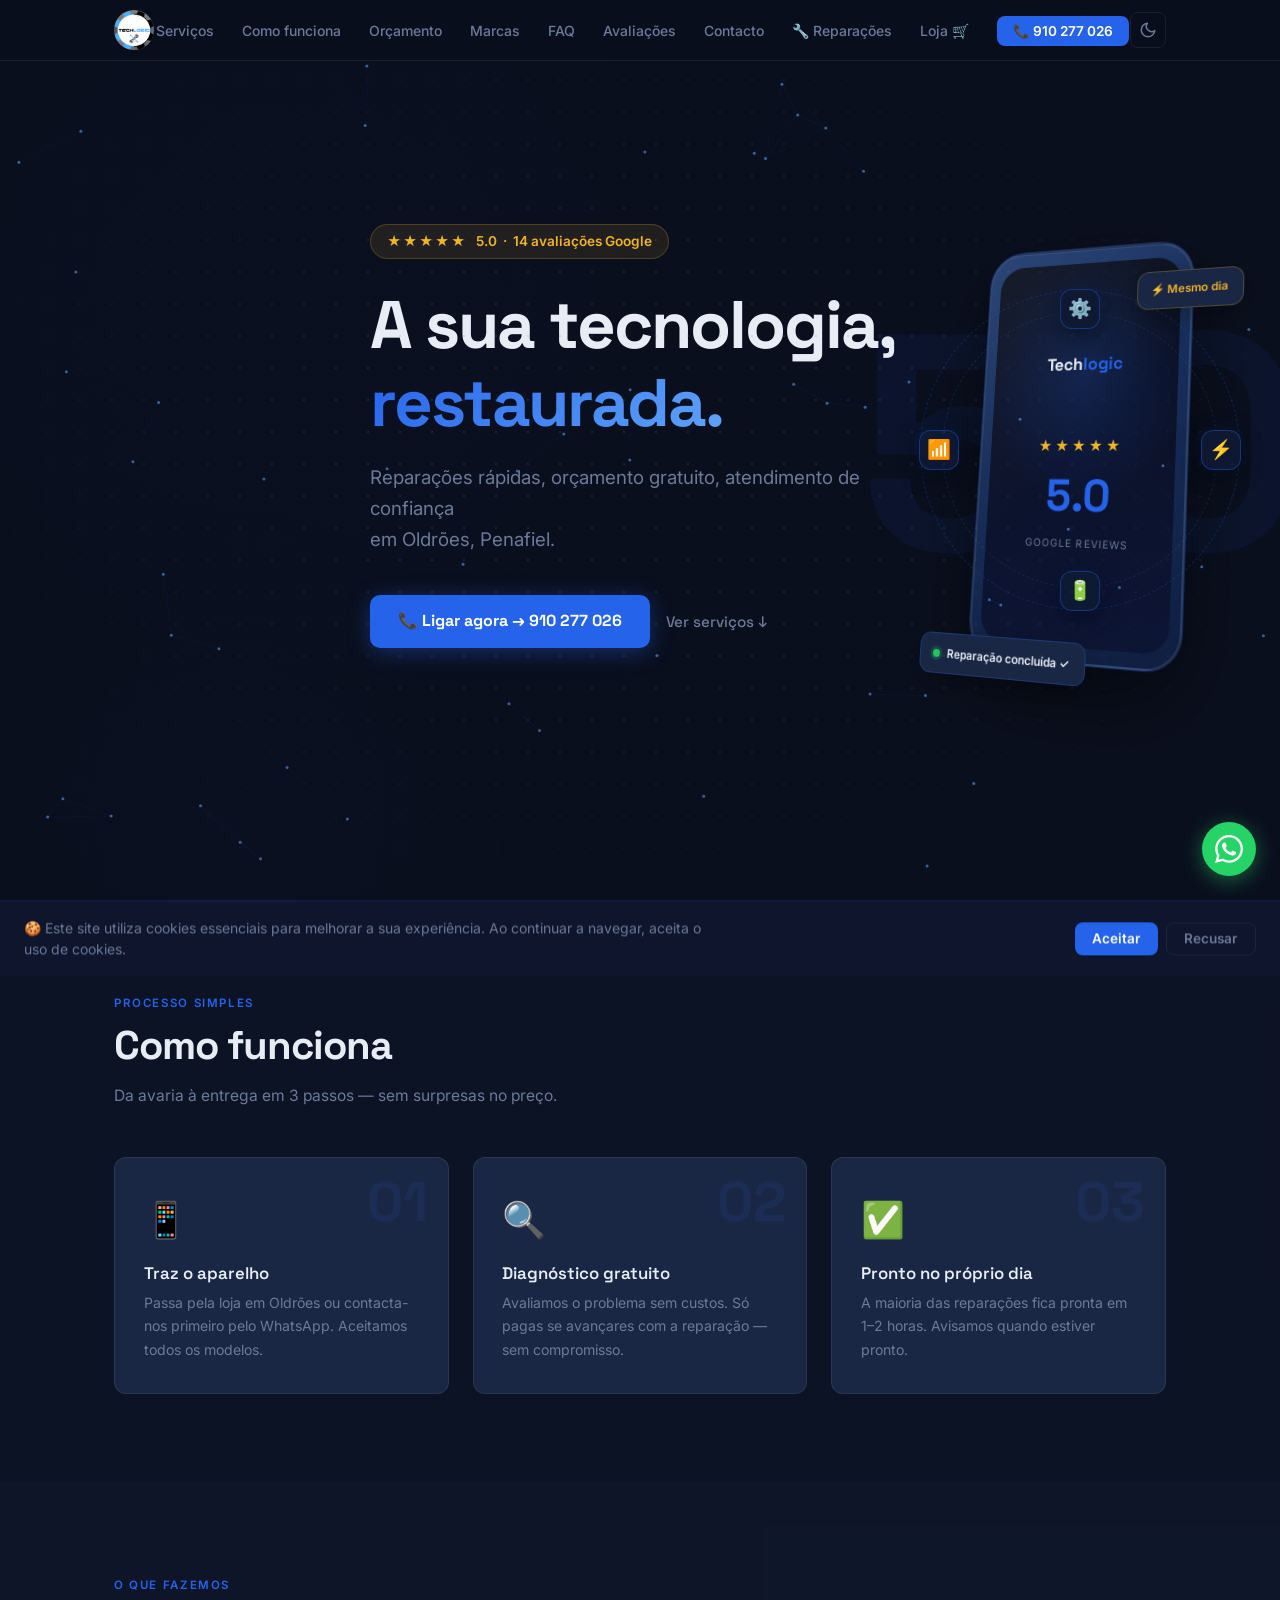
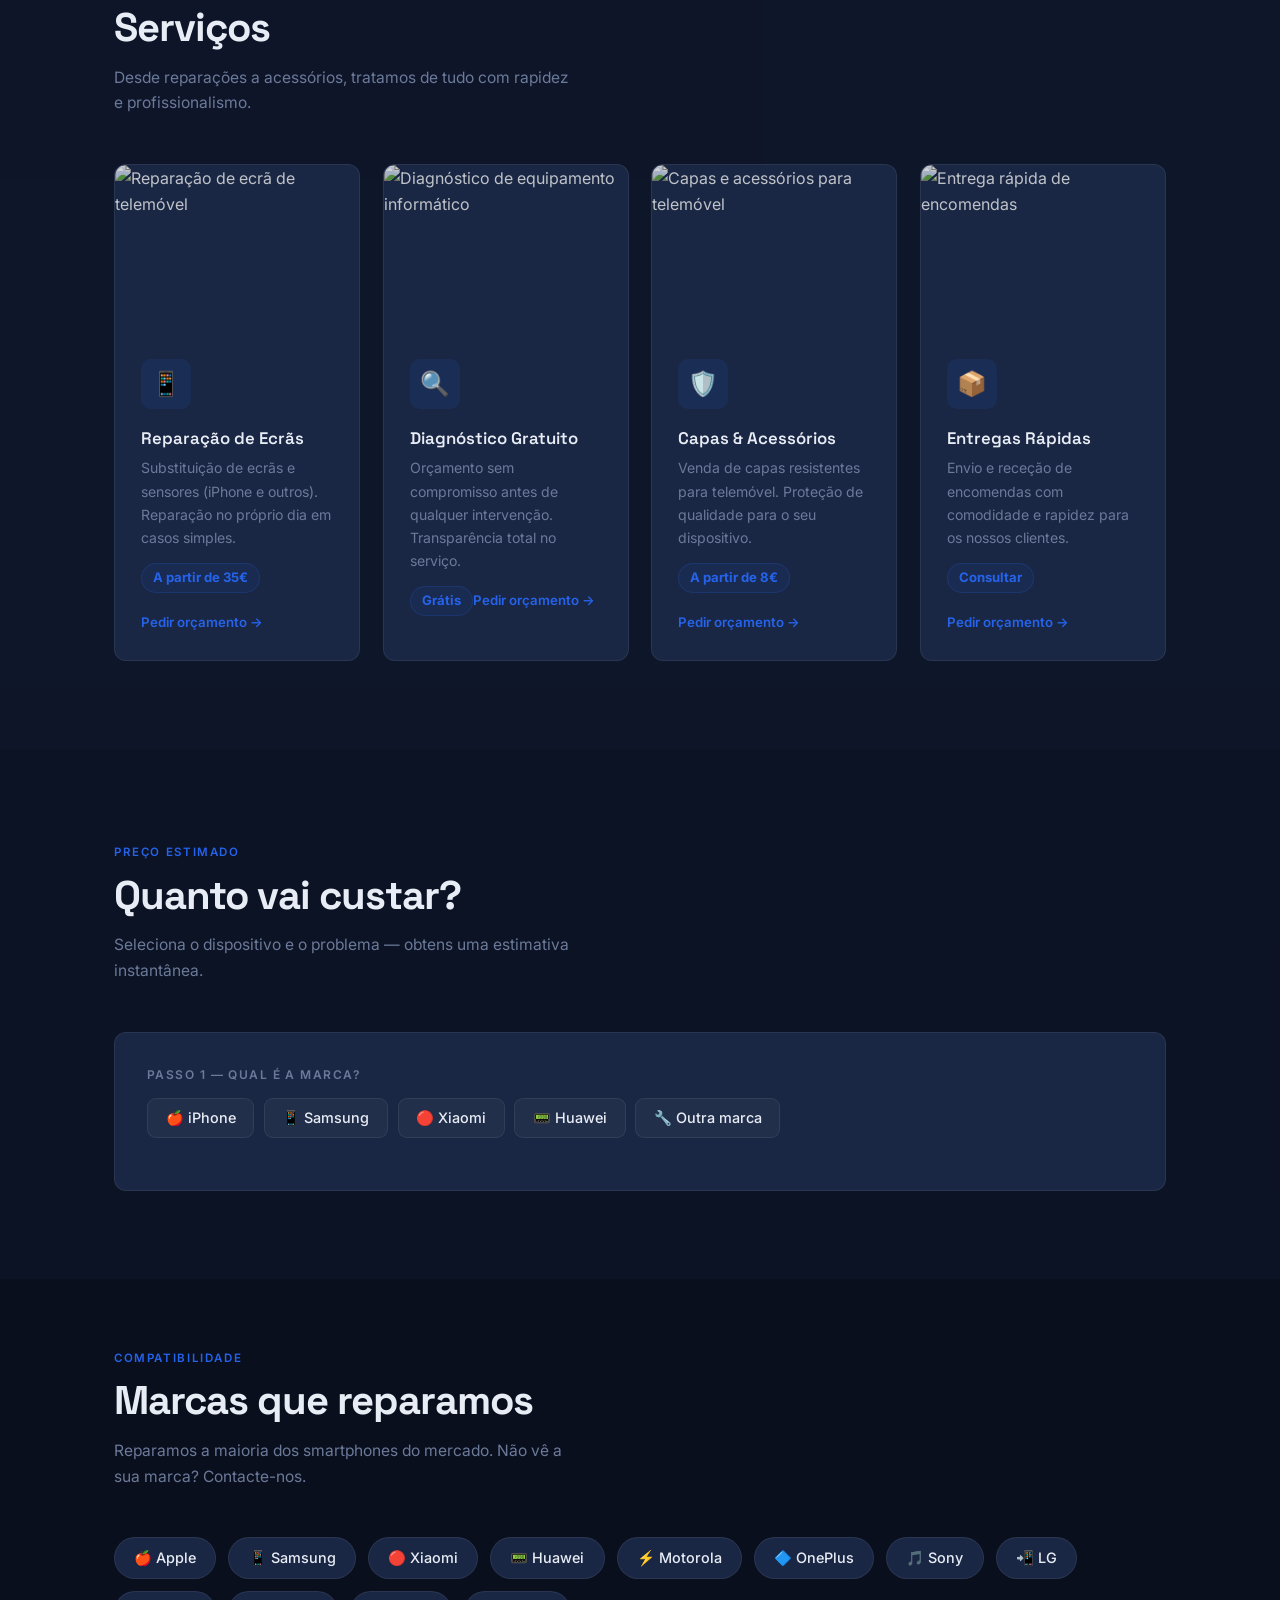
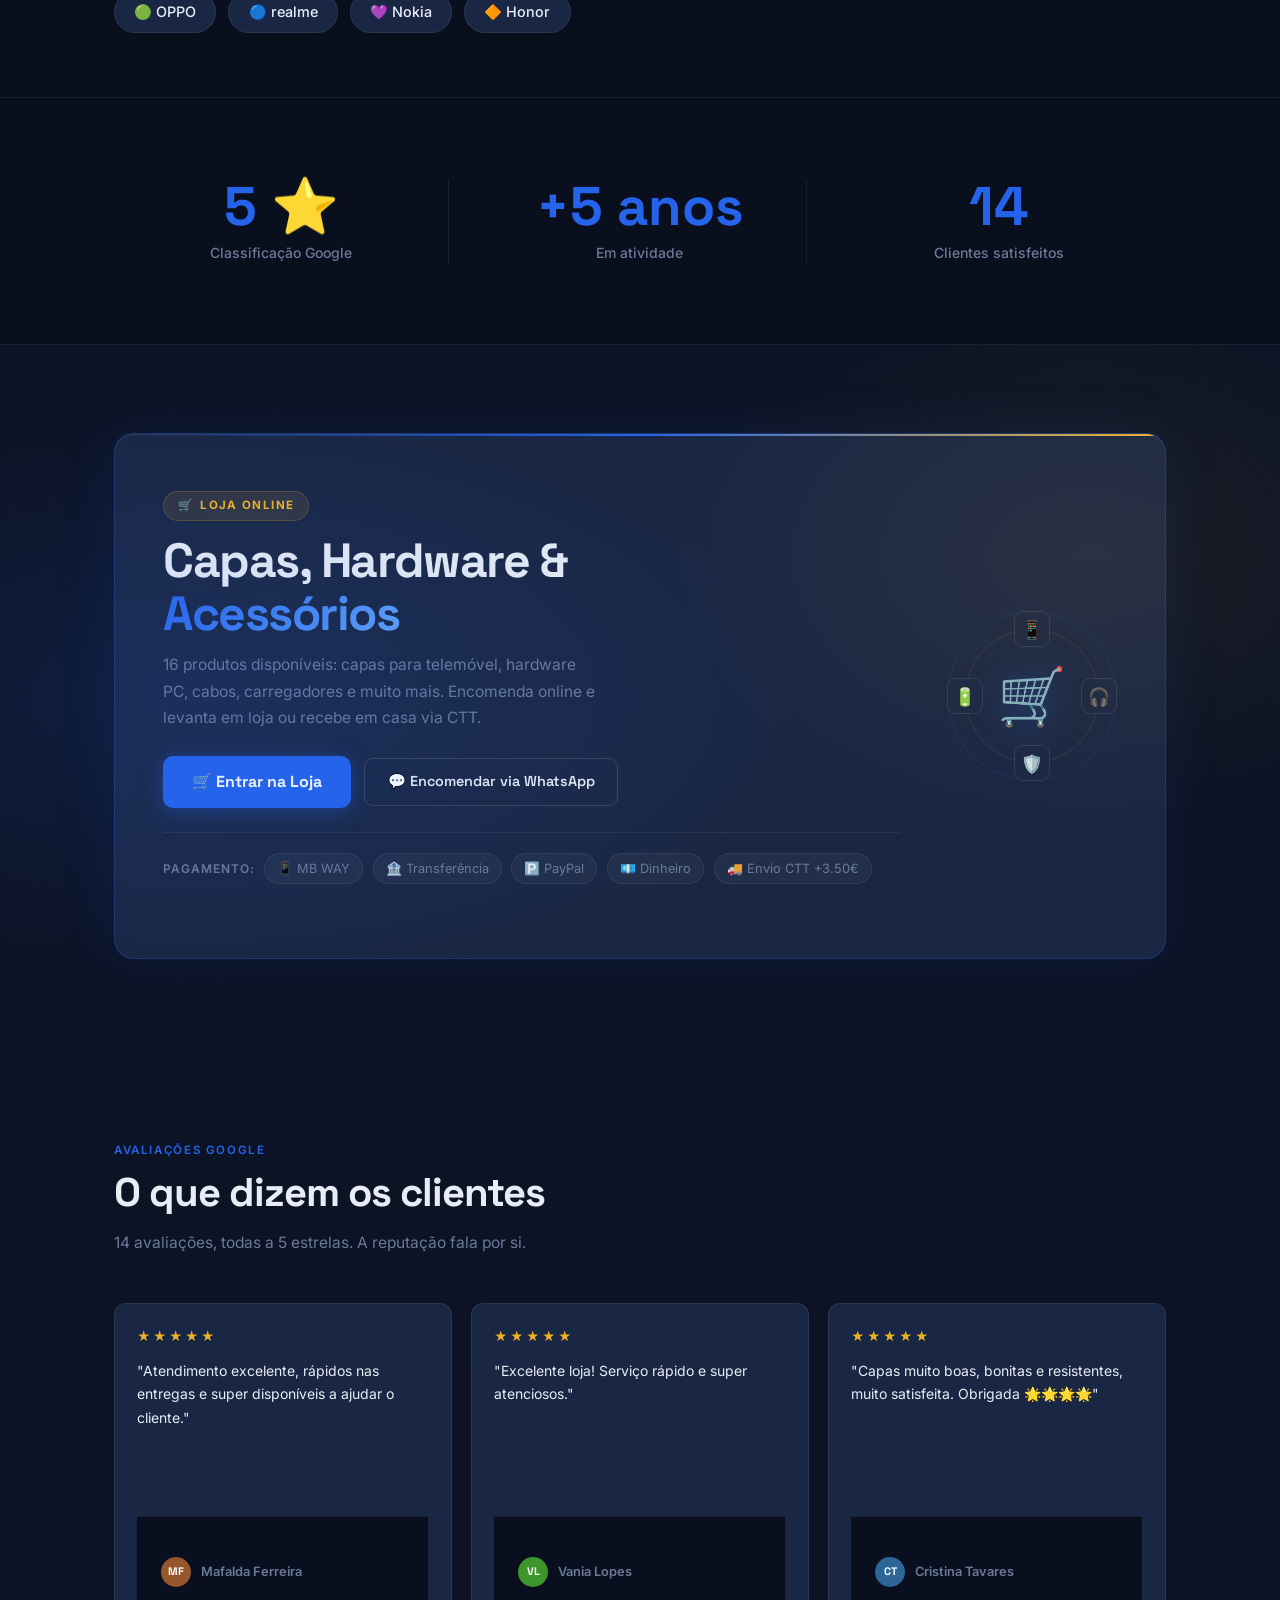
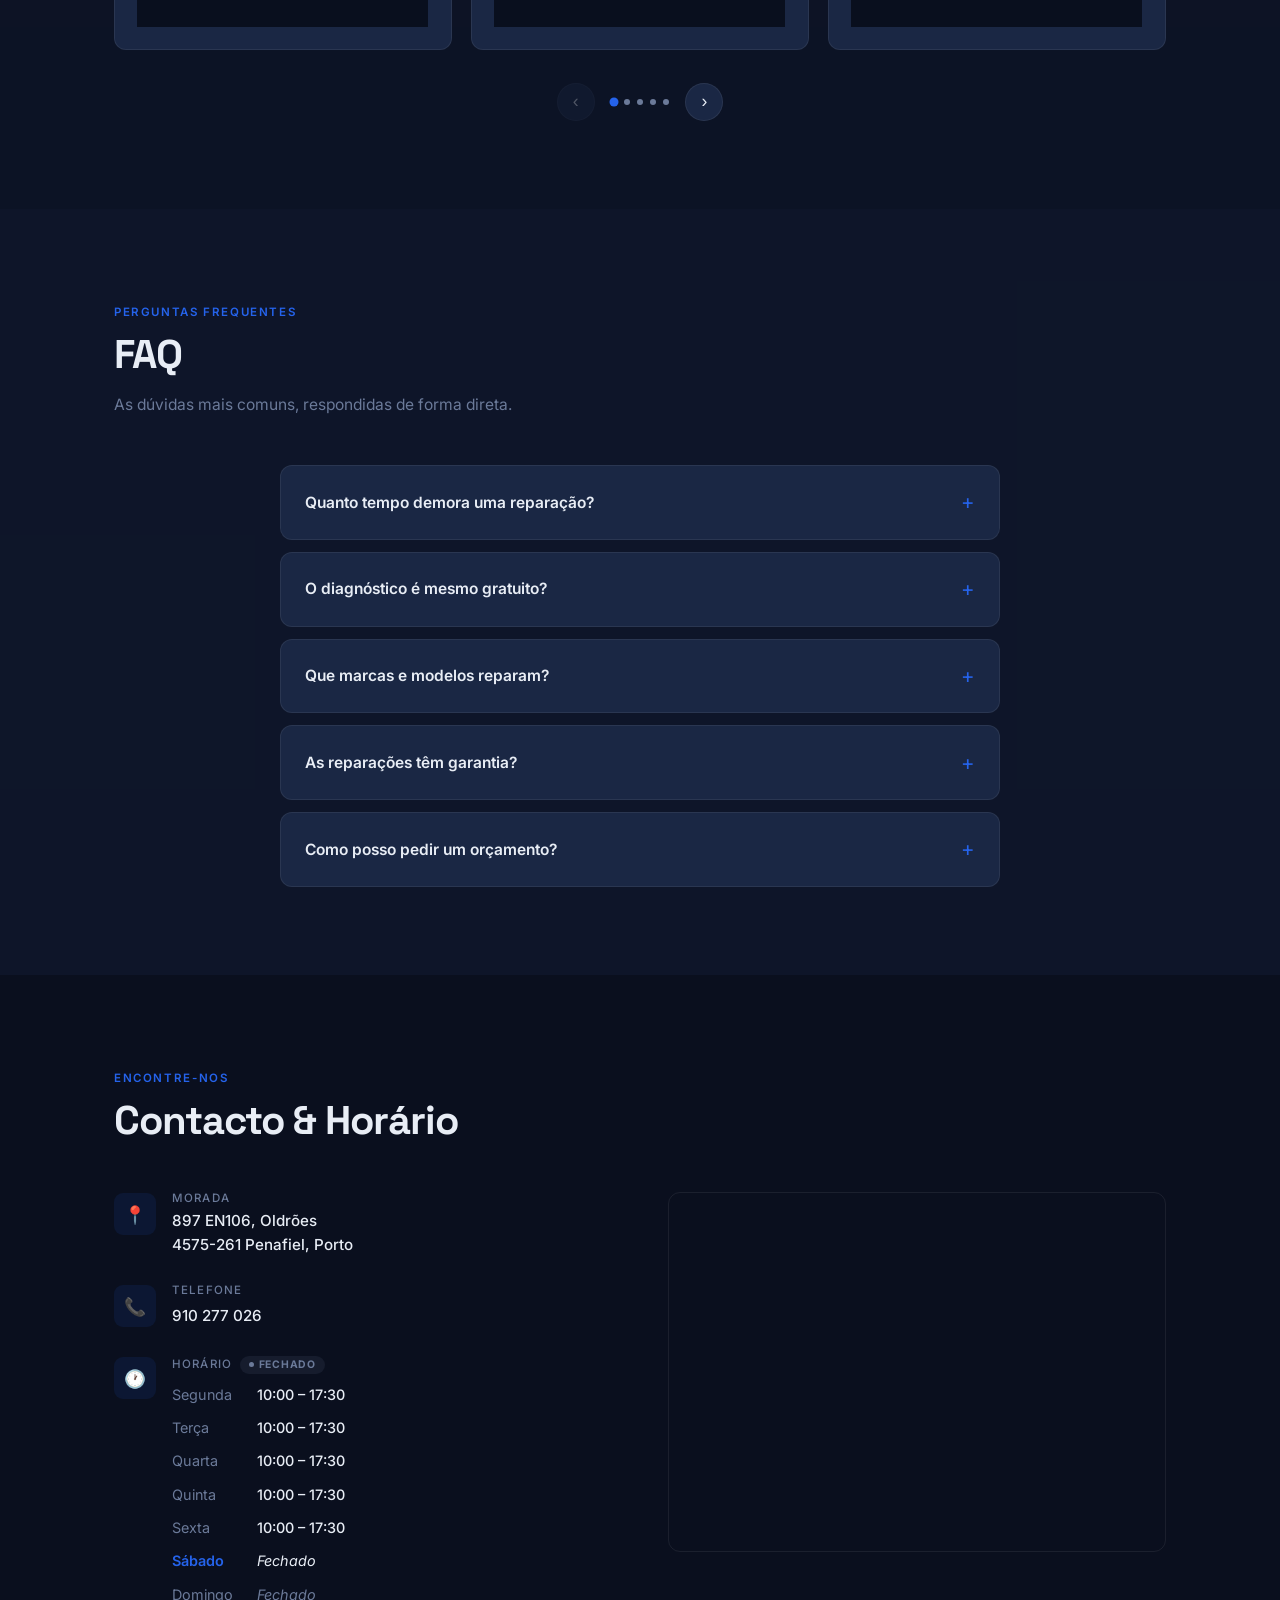
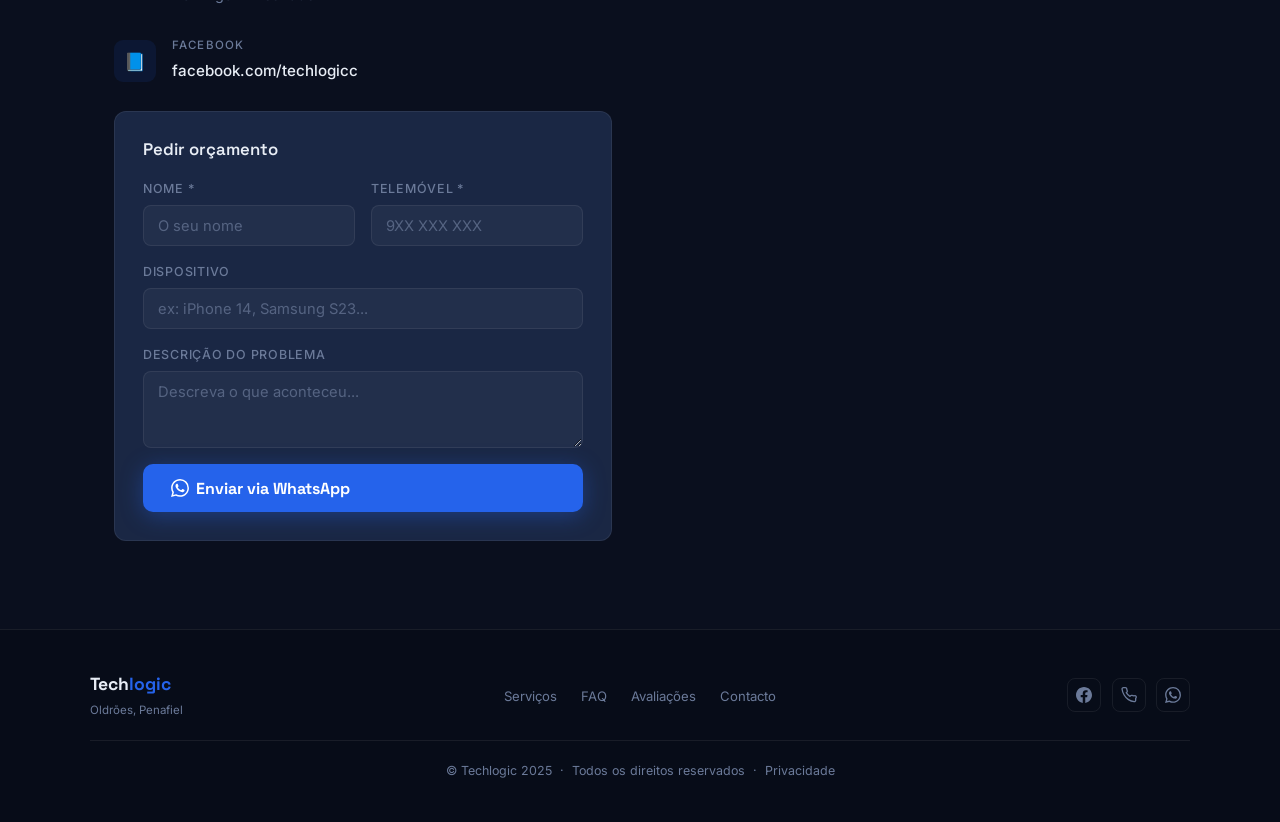
==== commit cc5cde4f: "Add 10 UX improvements: WA FAB, dark/light mode, cookie banner, star ratings, price filter, recently" ====
--- a/index.html
+++ b/index.html
@@ -899,7 +899,7 @@
           <svg width="16" height="16" viewBox="0 0 24 24" fill="currentColor" aria-hidden="true"><path d="M17.472 14.382c-.297-.149-1.758-.867-2.03-.967-.273-.099-.471-.148-.67.15-.197.297-.767.966-.94 1.164-.173.199-.347.223-.644.075-.297-.15-1.255-.463-2.39-1.475-.883-.788-1.48-1.761-1.653-2.059-.173-.297-.018-.458.13-.606.134-.133.298-.347.446-.52.149-.174.198-.298.298-.497.099-.198.05-.371-.025-.52-.075-.149-.669-1.612-.916-2.207-.242-.579-.487-.5-.669-.51-.173-.008-.371-.01-.57-.01-.198 0-.52.074-.792.372-.272.297-1.04 1.016-1.04 2.479 0 1.462 1.065 2.875 1.213 3.074.149.198 2.096 3.2 5.077 4.487.709.306 1.262.489 1.694.625.712.227 1.36.195 1.871.118.571-.085 1.758-.719 2.006-1.413.248-.694.248-1.289.173-1.413-.074-.124-.272-.198-.57-.347m-5.421 7.403h-.004a9.87 9.87 0 0 1-5.031-1.378l-.361-.214-3.741.982.998-3.648-.235-.374a9.86 9.86 0 0 1-1.51-5.26c.001-5.45 4.436-9.884 9.888-9.884 2.64 0 5.122 1.03 6.988 2.898a9.825 9.825 0 0 1 2.893 6.994c-.003 5.45-4.437 9.884-9.885 9.884m8.413-18.297A11.815 11.815 0 0 0 12.05 0C5.495 0 .16 5.335.157 11.892c0 2.096.547 4.142 1.588 5.945L.057 24l6.305-1.654a11.882 11.882 0 0 0 5.683 1.448h.005c6.554 0 11.89-5.335 11.893-11.893a11.821 11.821 0 0 0-3.48-8.413Z"/></svg>
         </a>
       </div>
-      <p class="footer-copy">&copy; Techlogic 2025 &nbsp;&middot;&nbsp; Todos os direitos reservados</p>
+      <p class="footer-copy">&copy; Techlogic 2025 &nbsp;&middot;&nbsp; Todos os direitos reservados &nbsp;&middot;&nbsp; <a href="privacidade.html" style="color:var(--muted)">Privacidade</a></p>
     </div>
   </footer>
 
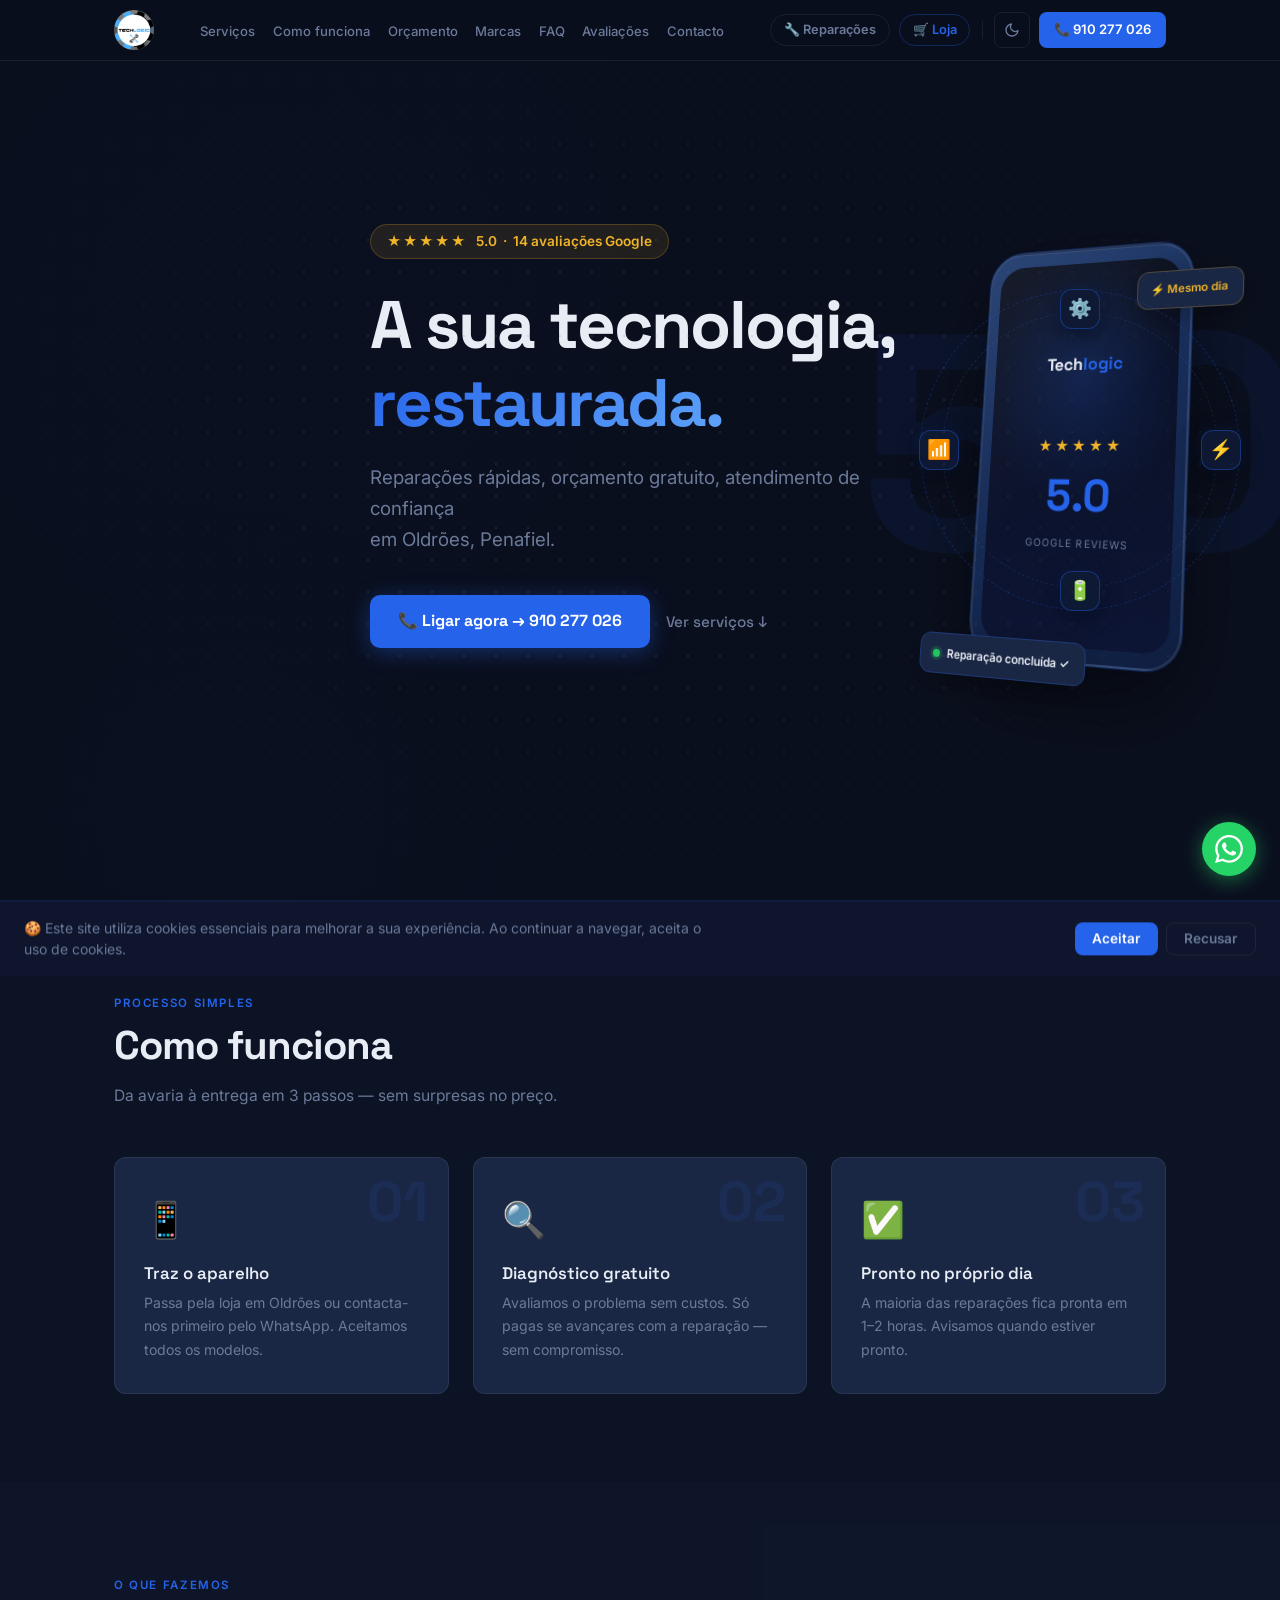
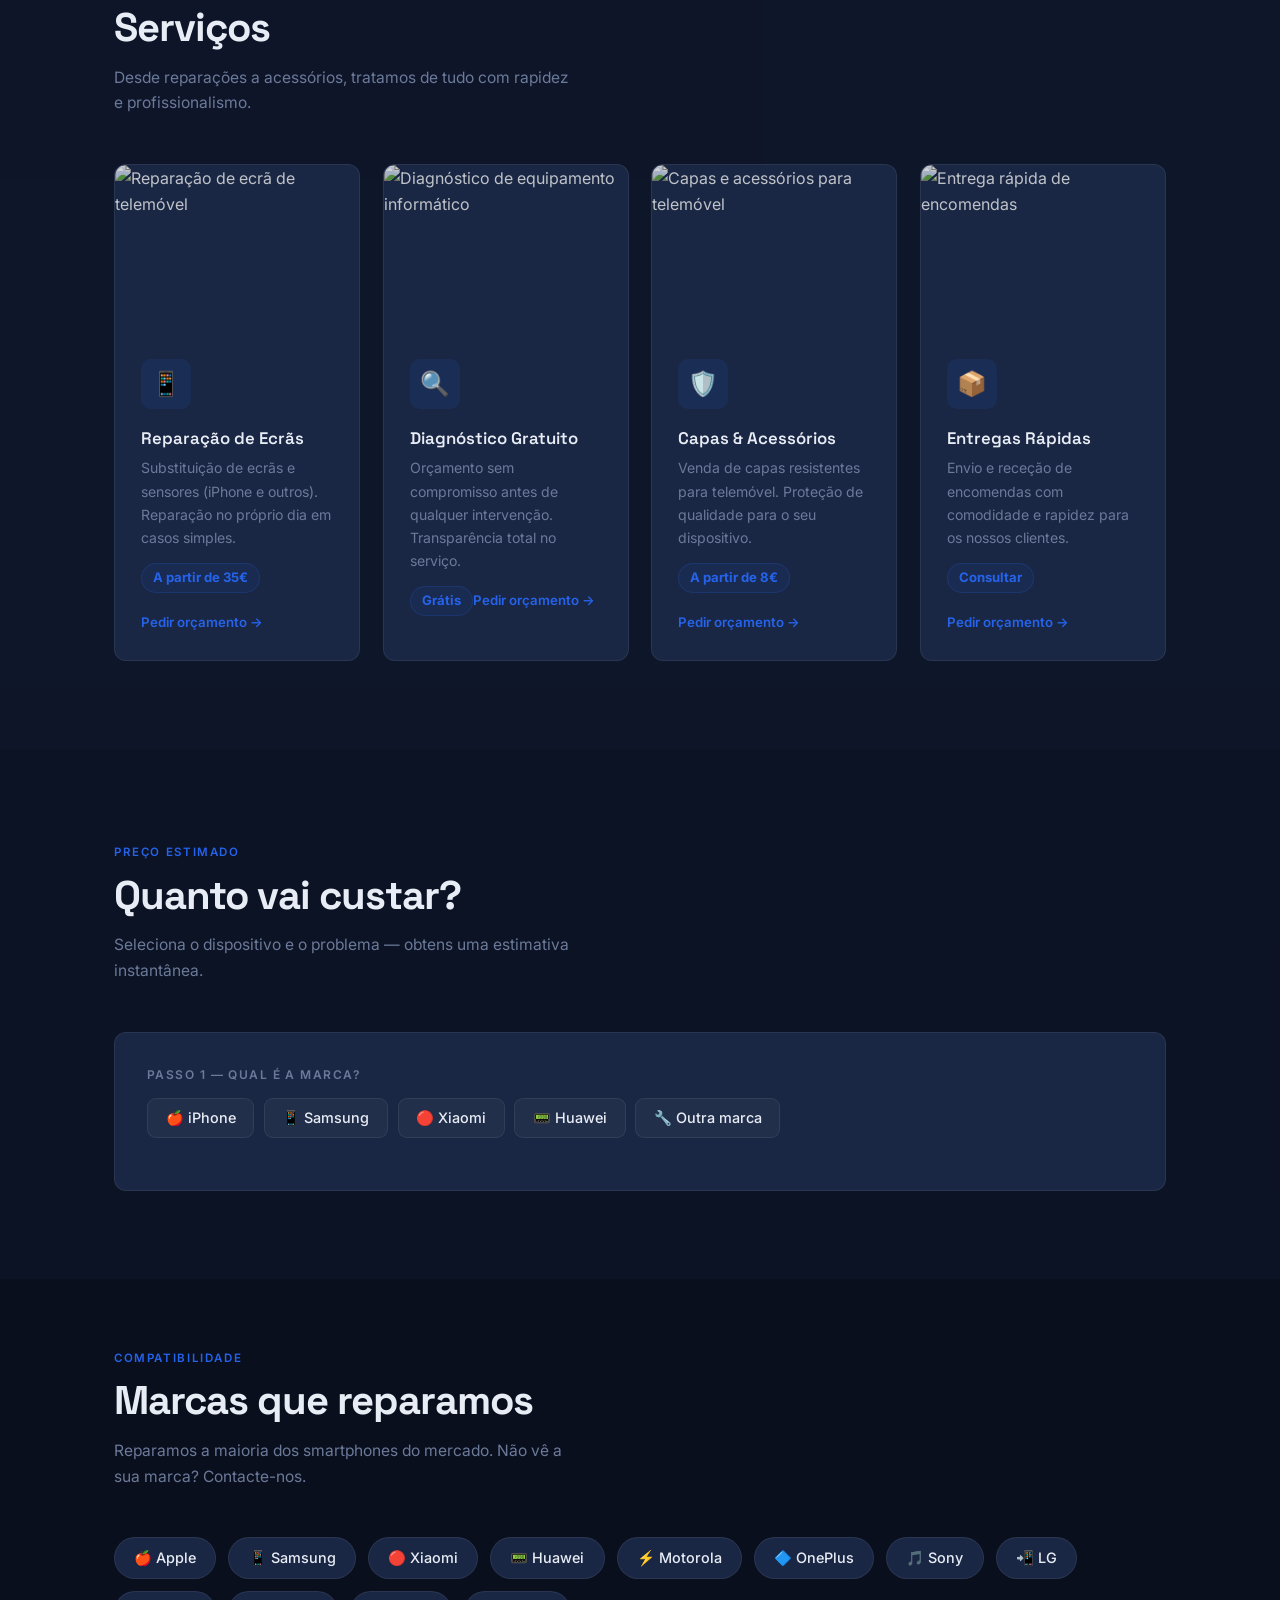
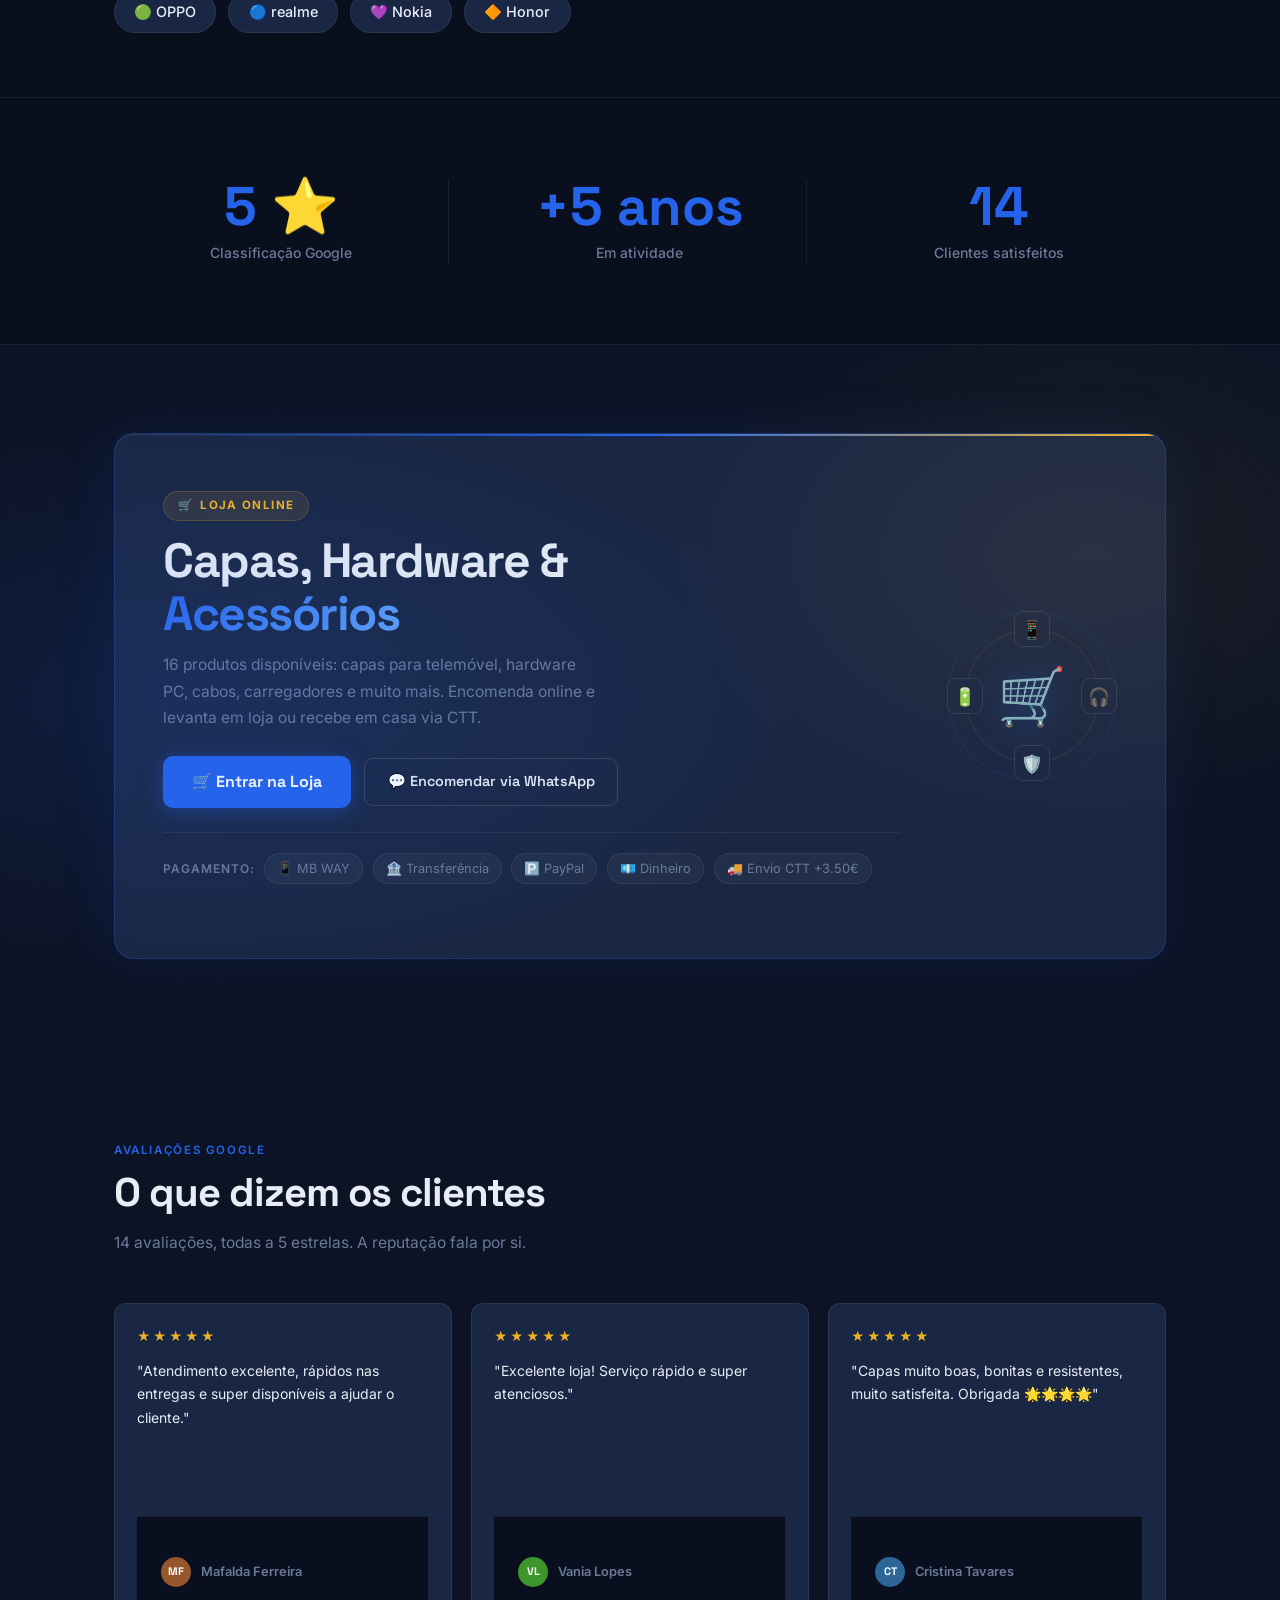
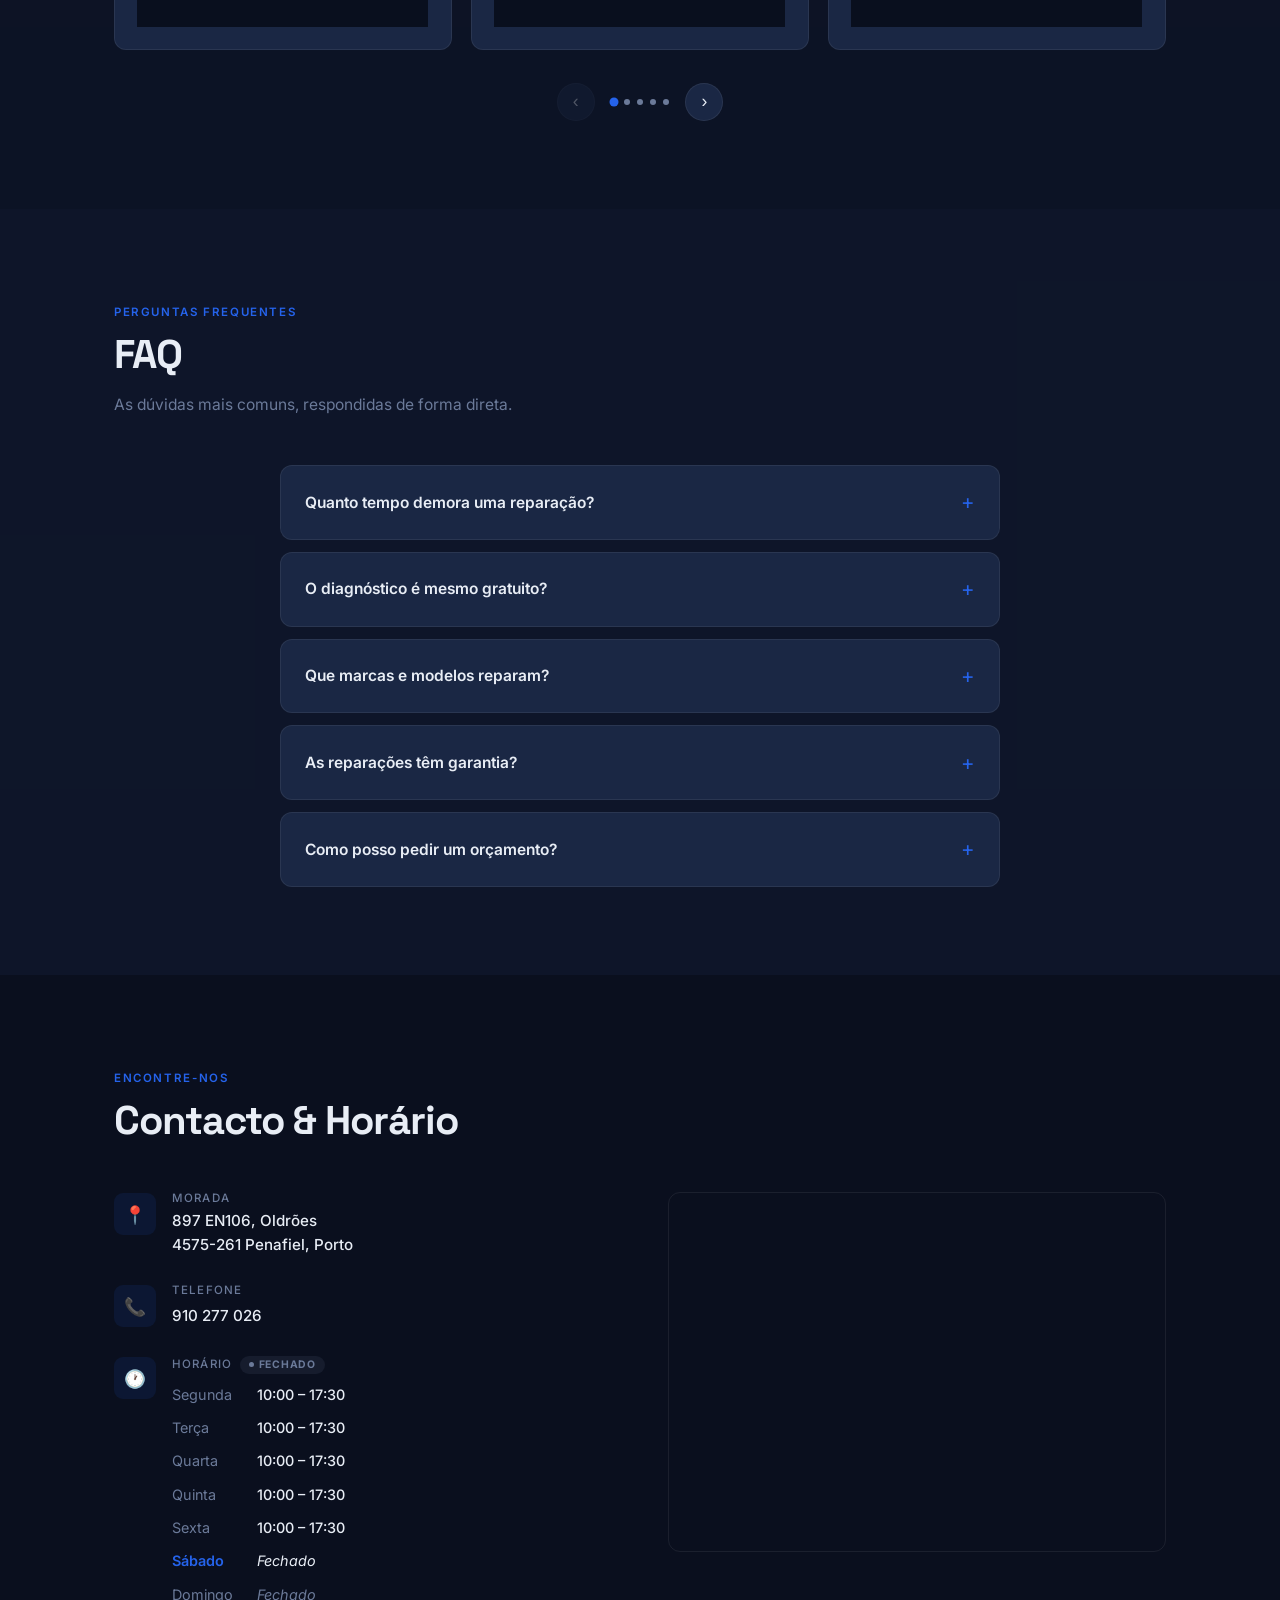
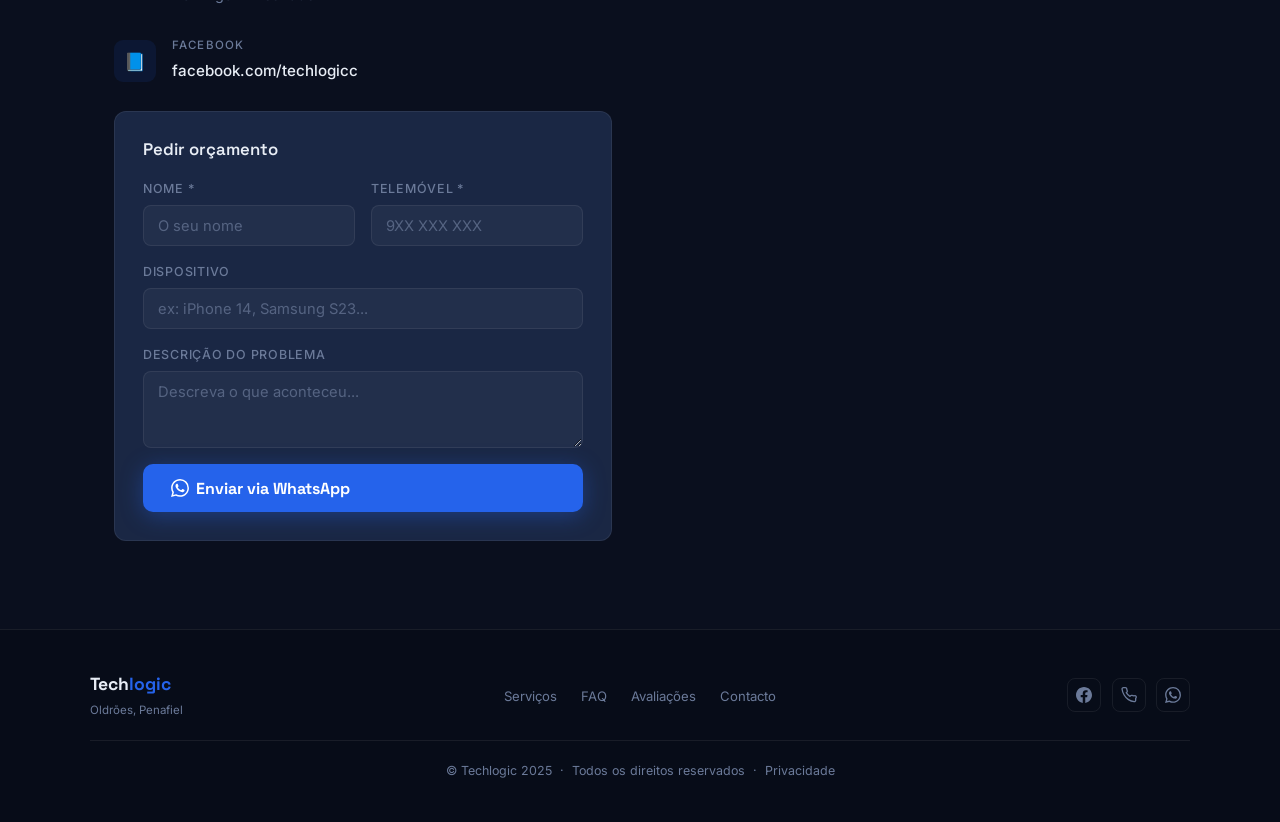
==== commit 202d6aed: "Redesign navigation: cleaner layout, no wrapping, progressive disclosure - Split nav into left (sect" ====
--- a/index.html
+++ b/index.html
@@ -90,10 +90,16 @@
     .nav-inner { max-width: 1100px; margin: 0 auto; padding: 0 1.5rem; height: 60px; display: flex; align-items: center; justify-content: space-between; }
     .nav-logo { font-family: 'Space Grotesk', sans-serif; font-weight: 700; font-size: 1.2rem; color: var(--text); letter-spacing: -0.01em; }
     .nav-logo span { color: var(--accent); }
-    .nav-links { display: flex; align-items: center; gap: 1.75rem; list-style: none; }
-    .nav-links a { font-size: 0.875rem; font-weight: 500; color: var(--muted); transition: color 0.2s; }
+    .nav-links { display: flex; align-items: center; gap: 1.1rem; list-style: none; }
+    .nav-links a { font-size: 0.82rem; font-weight: 500; color: var(--muted); transition: color 0.2s; white-space: nowrap; }
     .nav-links a:hover { color: var(--text); text-decoration: none; }
-    .nav-cta { background: var(--accent) !important; color: #fff !important; padding: 0.45rem 1rem !important; border-radius: 8px; font-size: 0.85rem !important; font-weight: 600 !important; transition: background 0.2s !important; }
+    .nav-right { display: flex; align-items: center; gap: 0.55rem; flex-shrink: 0; }
+    .nav-pill { font-size: 0.8rem; font-weight: 600; color: var(--muted); border: 1px solid var(--border); border-radius: 100px; padding: 0.28rem 0.8rem; transition: color 0.2s, border-color 0.2s, background 0.2s; white-space: nowrap; }
+    .nav-pill:hover { color: var(--text); border-color: rgba(255,255,255,0.2); background: rgba(255,255,255,0.04); text-decoration: none; }
+    .nav-pill-accent { border-color: rgba(37,99,235,0.3); color: var(--accent); }
+    .nav-pill-accent:hover { border-color: var(--accent); background: rgba(37,99,235,0.08); color: var(--accent); }
+    .nav-sep { width: 1px; height: 18px; background: var(--border); flex-shrink: 0; margin: 0 0.15rem; }
+    .nav-cta { background: var(--accent) !important; color: #fff !important; padding: 0.42rem 0.95rem !important; border-radius: 8px; font-size: 0.82rem !important; font-weight: 600 !important; transition: background 0.2s !important; white-space: nowrap; }
     .nav-cta:hover { background: var(--accentH) !important; text-decoration: none !important; }
 
     .nav-toggle { display: none; background: none; border: none; cursor: pointer; padding: 0.4rem; flex-direction: column; gap: 5px; align-items: center; justify-content: center; }
@@ -107,7 +113,8 @@
     .nav-mobile a:hover { color: var(--text); background: rgba(255,255,255,0.04); text-decoration: none; }
     .nav-mobile .mob-cta { margin: 0.5rem 1.5rem; padding: 0.75rem 1rem; background: var(--accent); color: #fff !important; border-radius: 8px; text-align: center; font-weight: 600 !important; display: block; }
     .nav-mobile .mob-cta:hover { background: var(--accentH) !important; }
-    @media (max-width: 640px) { .nav-links { display: none; } .nav-toggle { display: flex; } .nav-mobile { display: flex; } }
+    @media (max-width: 1100px) { .nav-sec { display: none; } }
+    @media (max-width: 920px) { .nav-links { display: none; } .nav-pill, .nav-sep, .nav-cta { display: none; } .nav-toggle { display: flex; } .nav-mobile { display: flex; } }
 
     /* hero */
     #hero { position: relative; min-height: 100svh; display: flex; align-items: center; padding-top: 60px; overflow: hidden; background-image: url('https://images.unsplash.com/photo-1518770660439-4636190af475?w=1600&q=25&auto=format&fit=crop'); background-size: cover; background-position: center; }
@@ -516,23 +523,26 @@
       <a href="#hero" class="nav-logo" style="line-height:0;"><img src="logo.jpg" alt="Techlogic" style="height:40px;width:40px;border-radius:50%;object-fit:cover;display:block;"></a>
       <ul class="nav-links" role="list">
         <li><a href="#servicos">Serviços</a></li>
-        <li><a href="#como-funciona">Como funciona</a></li>
+        <li class="nav-sec"><a href="#como-funciona">Como funciona</a></li>
         <li><a href="#estimador">Orçamento</a></li>
-        <li><a href="#marcas">Marcas</a></li>
-        <li><a href="#faq">FAQ</a></li>
+        <li class="nav-sec"><a href="#marcas">Marcas</a></li>
+        <li class="nav-sec"><a href="#faq">FAQ</a></li>
         <li><a href="#testemunhos">Avaliações</a></li>
         <li><a href="#contacto">Contacto</a></li>
-        <li><a href="reparacoes.html">🔧 Reparações</a></li>
-        <li><a href="loja.html">Loja 🛒</a></li>
-        <li><a href="tel:910277026" class="nav-cta">📞 910 277 026</a></li>
       </ul>
-      <button class="theme-toggle" id="theme-toggle" aria-label="Alternar tema claro/escuro">
-        <svg class="icon-moon" width="18" height="18" viewBox="0 0 24 24" fill="none" stroke="currentColor" stroke-width="2" stroke-linecap="round" stroke-linejoin="round" aria-hidden="true"><path d="M21 12.79A9 9 0 1 1 11.21 3 7 7 0 0 0 21 12.79z"/></svg>
-        <svg class="icon-sun" width="18" height="18" viewBox="0 0 24 24" fill="none" stroke="currentColor" stroke-width="2" stroke-linecap="round" stroke-linejoin="round" aria-hidden="true"><circle cx="12" cy="12" r="5"/><line x1="12" y1="1" x2="12" y2="3"/><line x1="12" y1="21" x2="12" y2="23"/><line x1="4.22" y1="4.22" x2="5.64" y2="5.64"/><line x1="18.36" y1="18.36" x2="19.78" y2="19.78"/><line x1="1" y1="12" x2="3" y2="12"/><line x1="21" y1="12" x2="23" y2="12"/><line x1="4.22" y1="19.78" x2="5.64" y2="18.36"/><line x1="18.36" y1="5.64" x2="19.78" y2="4.22"/></svg>
-      </button>
-      <button class="nav-toggle" id="nav-toggle" aria-label="Abrir menu" aria-expanded="false" aria-controls="nav-mobile">
-        <span></span><span></span><span></span>
-      </button>
+      <div class="nav-right">
+        <a href="reparacoes.html" class="nav-pill">🔧 Reparações</a>
+        <a href="loja.html" class="nav-pill nav-pill-accent">🛒 Loja</a>
+        <div class="nav-sep" aria-hidden="true"></div>
+        <button class="theme-toggle" id="theme-toggle" aria-label="Alternar tema claro/escuro">
+          <svg class="icon-moon" width="16" height="16" viewBox="0 0 24 24" fill="none" stroke="currentColor" stroke-width="2" stroke-linecap="round" stroke-linejoin="round" aria-hidden="true"><path d="M21 12.79A9 9 0 1 1 11.21 3 7 7 0 0 0 21 12.79z"/></svg>
+          <svg class="icon-sun" width="16" height="16" viewBox="0 0 24 24" fill="none" stroke="currentColor" stroke-width="2" stroke-linecap="round" stroke-linejoin="round" aria-hidden="true"><circle cx="12" cy="12" r="5"/><line x1="12" y1="1" x2="12" y2="3"/><line x1="12" y1="21" x2="12" y2="23"/><line x1="4.22" y1="4.22" x2="5.64" y2="5.64"/><line x1="18.36" y1="18.36" x2="19.78" y2="19.78"/><line x1="1" y1="12" x2="3" y2="12"/><line x1="21" y1="12" x2="23" y2="12"/><line x1="4.22" y1="19.78" x2="5.64" y2="18.36"/><line x1="18.36" y1="5.64" x2="19.78" y2="4.22"/></svg>
+        </button>
+        <a href="tel:910277026" class="nav-cta">📞 910 277 026</a>
+        <button class="nav-toggle" id="nav-toggle" aria-label="Abrir menu" aria-expanded="false" aria-controls="nav-mobile">
+          <span></span><span></span><span></span>
+        </button>
+      </div>
     </div>
     <nav class="nav-mobile" id="nav-mobile" aria-label="Navegação mobile">
       <a href="#servicos">Serviços</a>
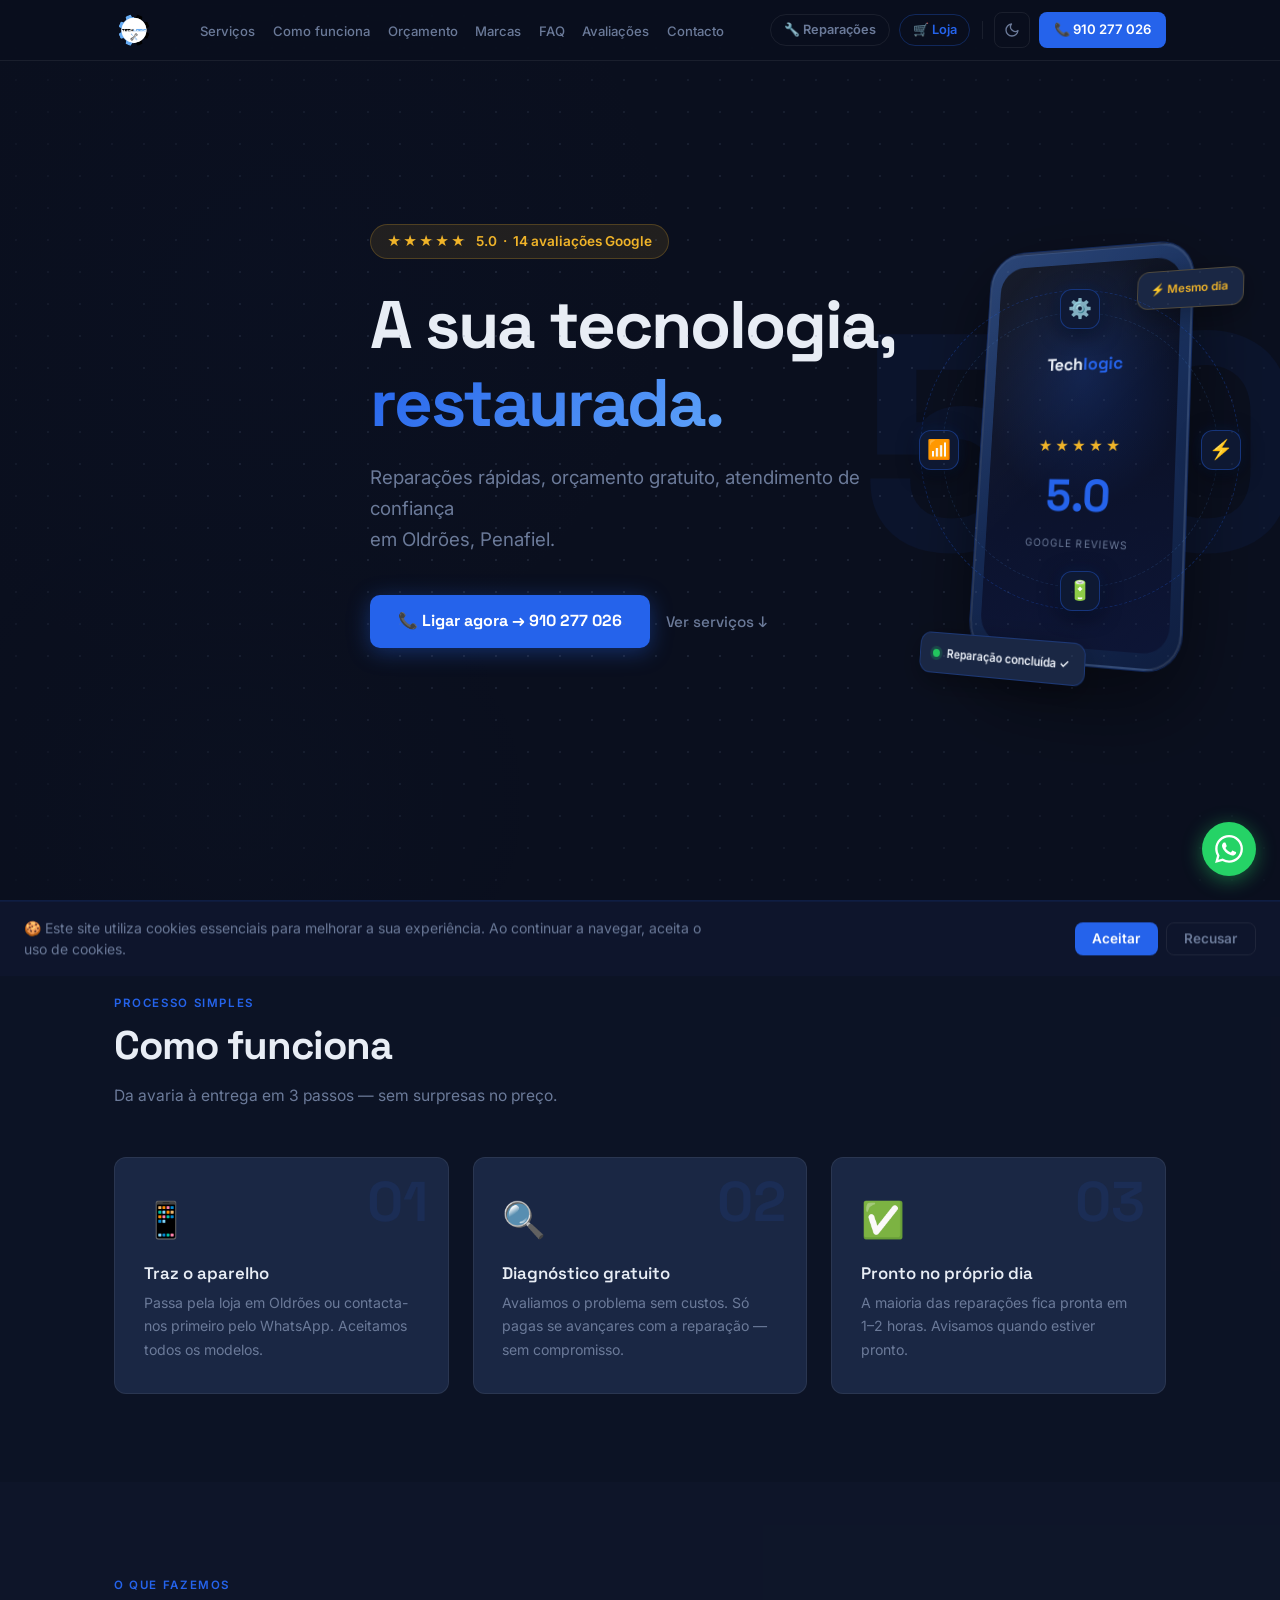
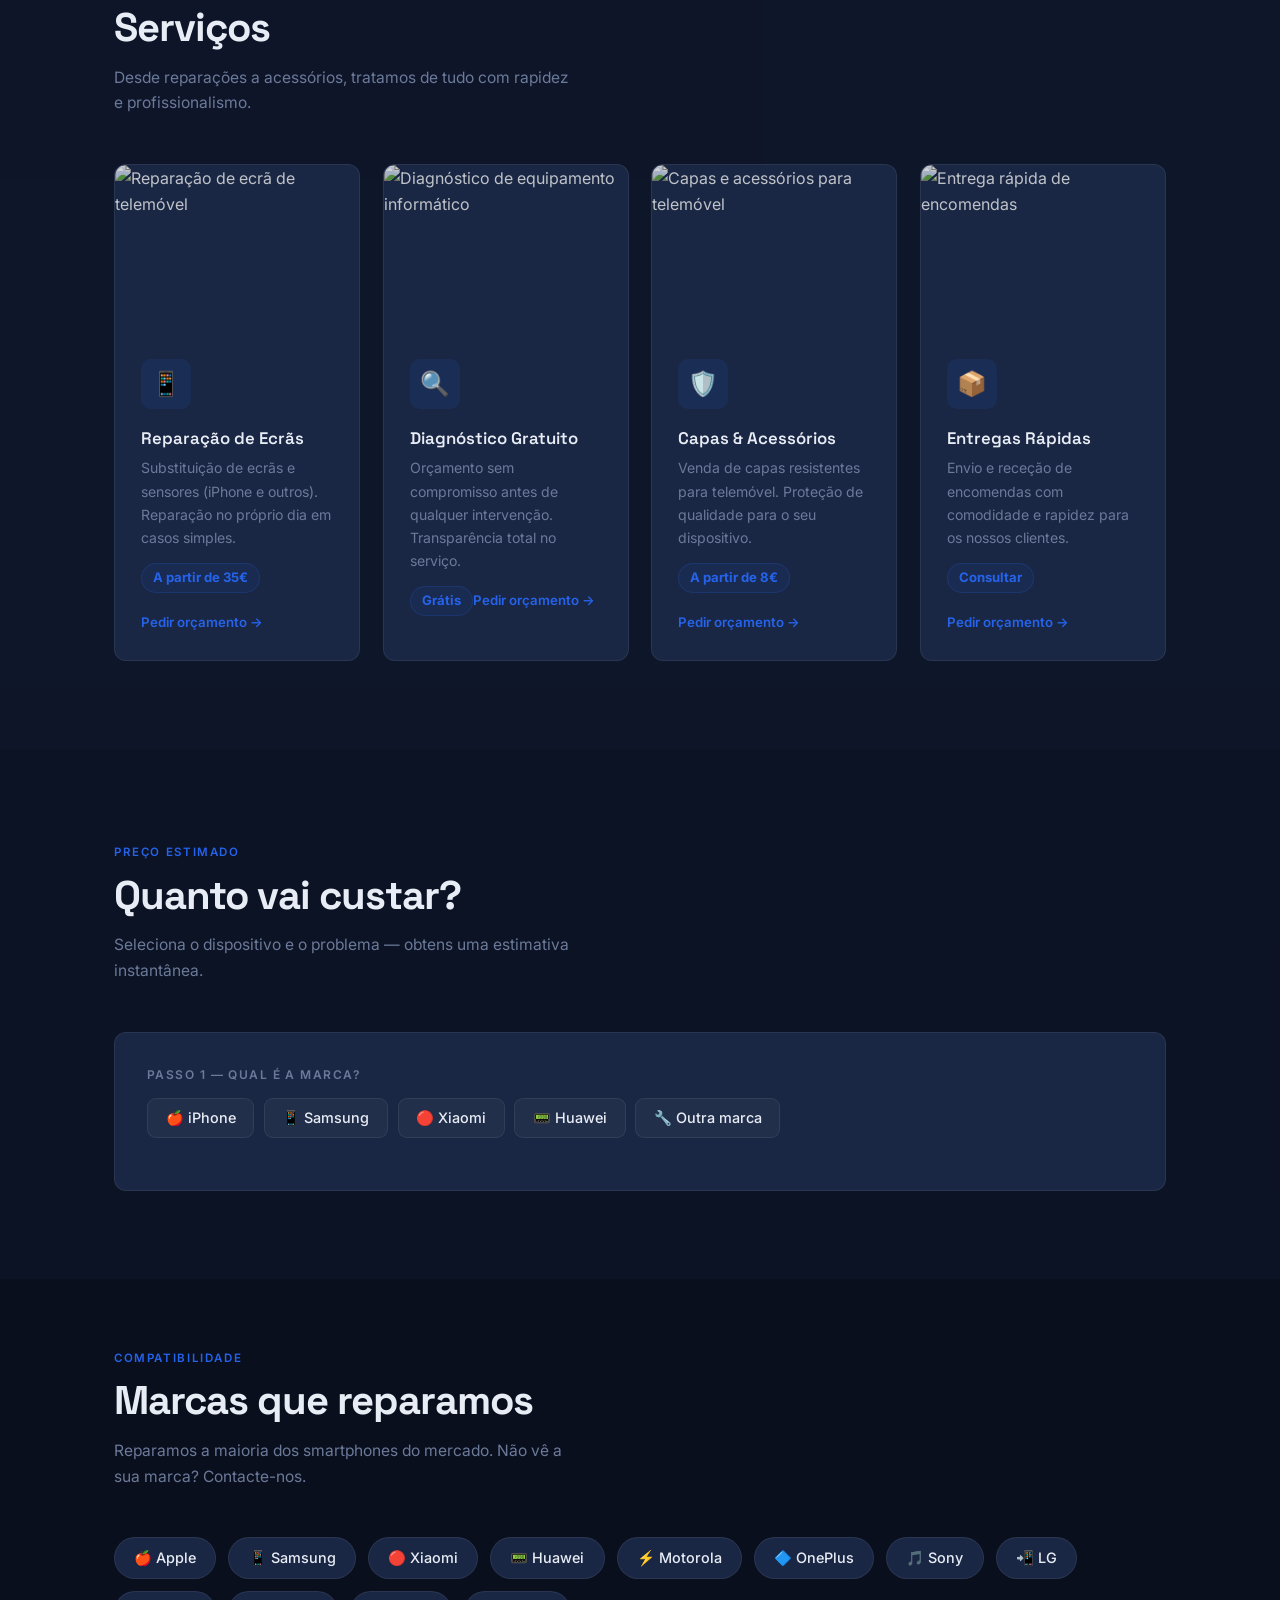
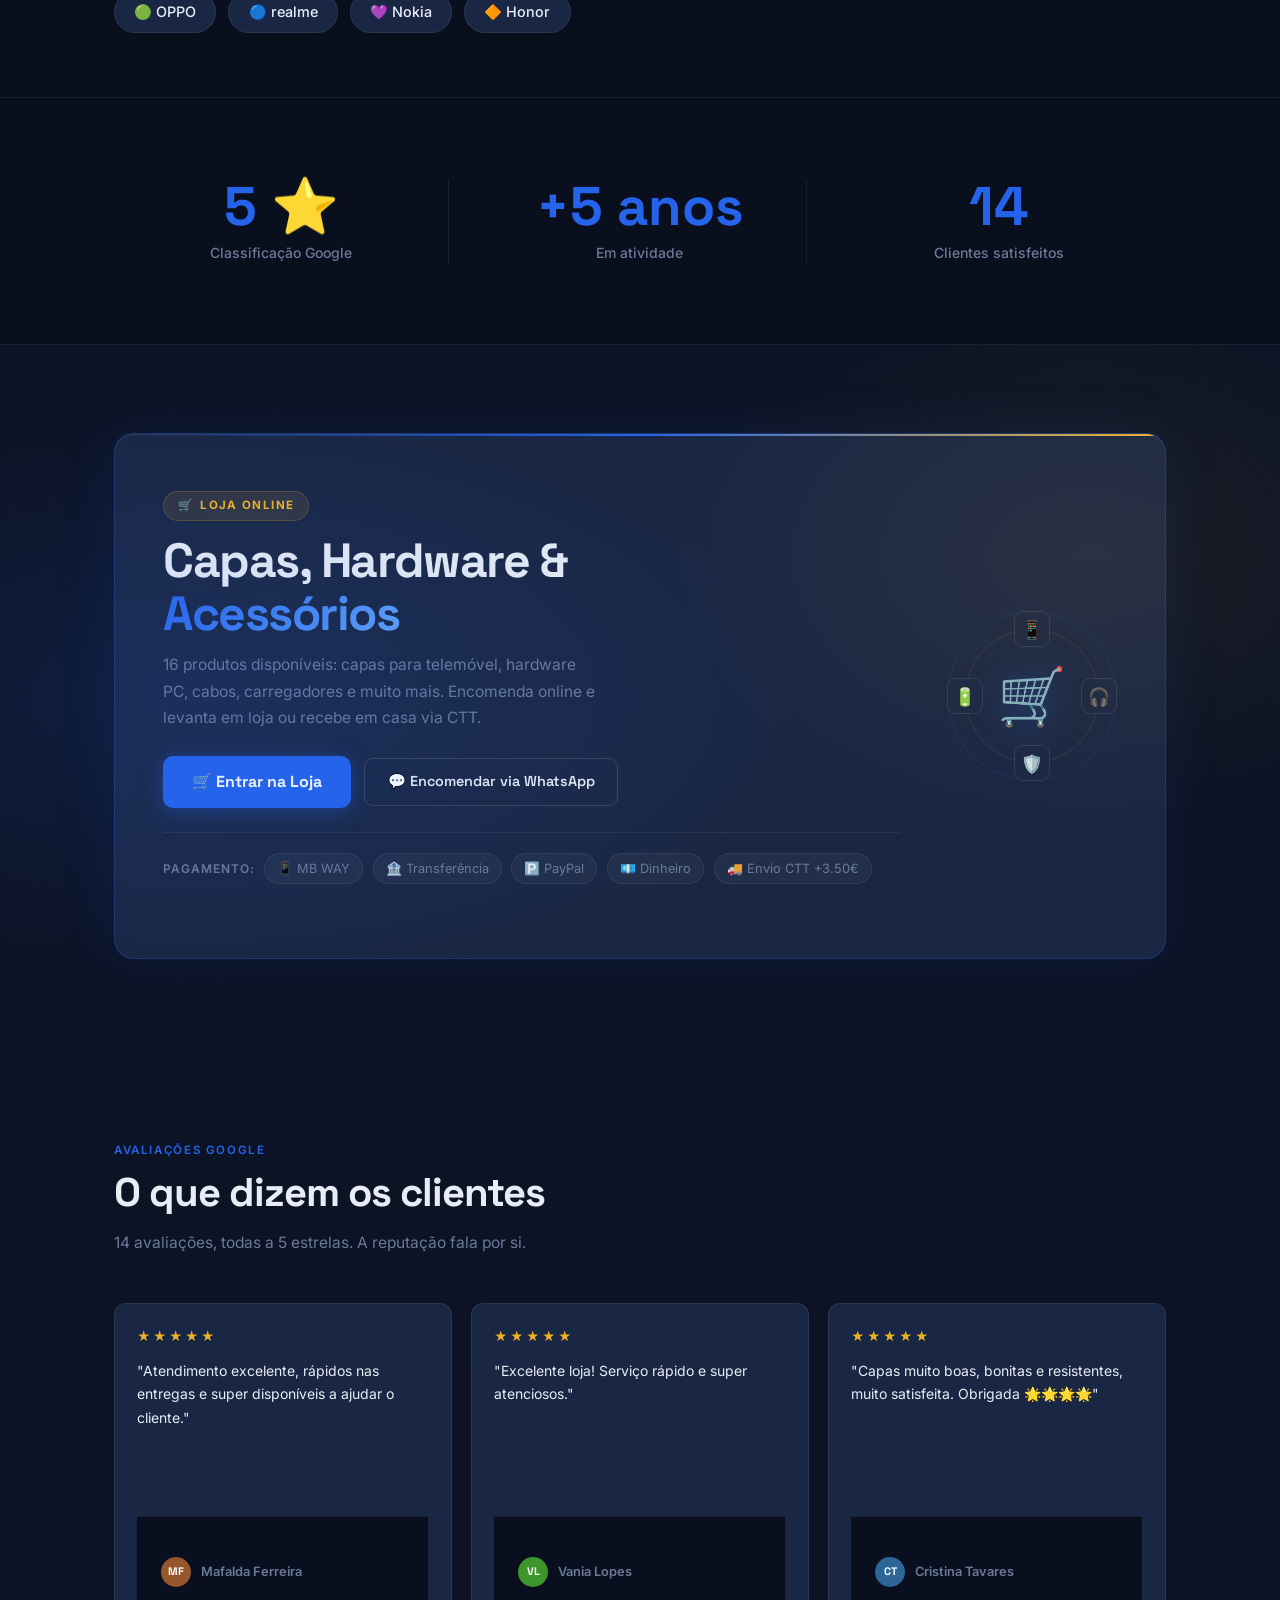
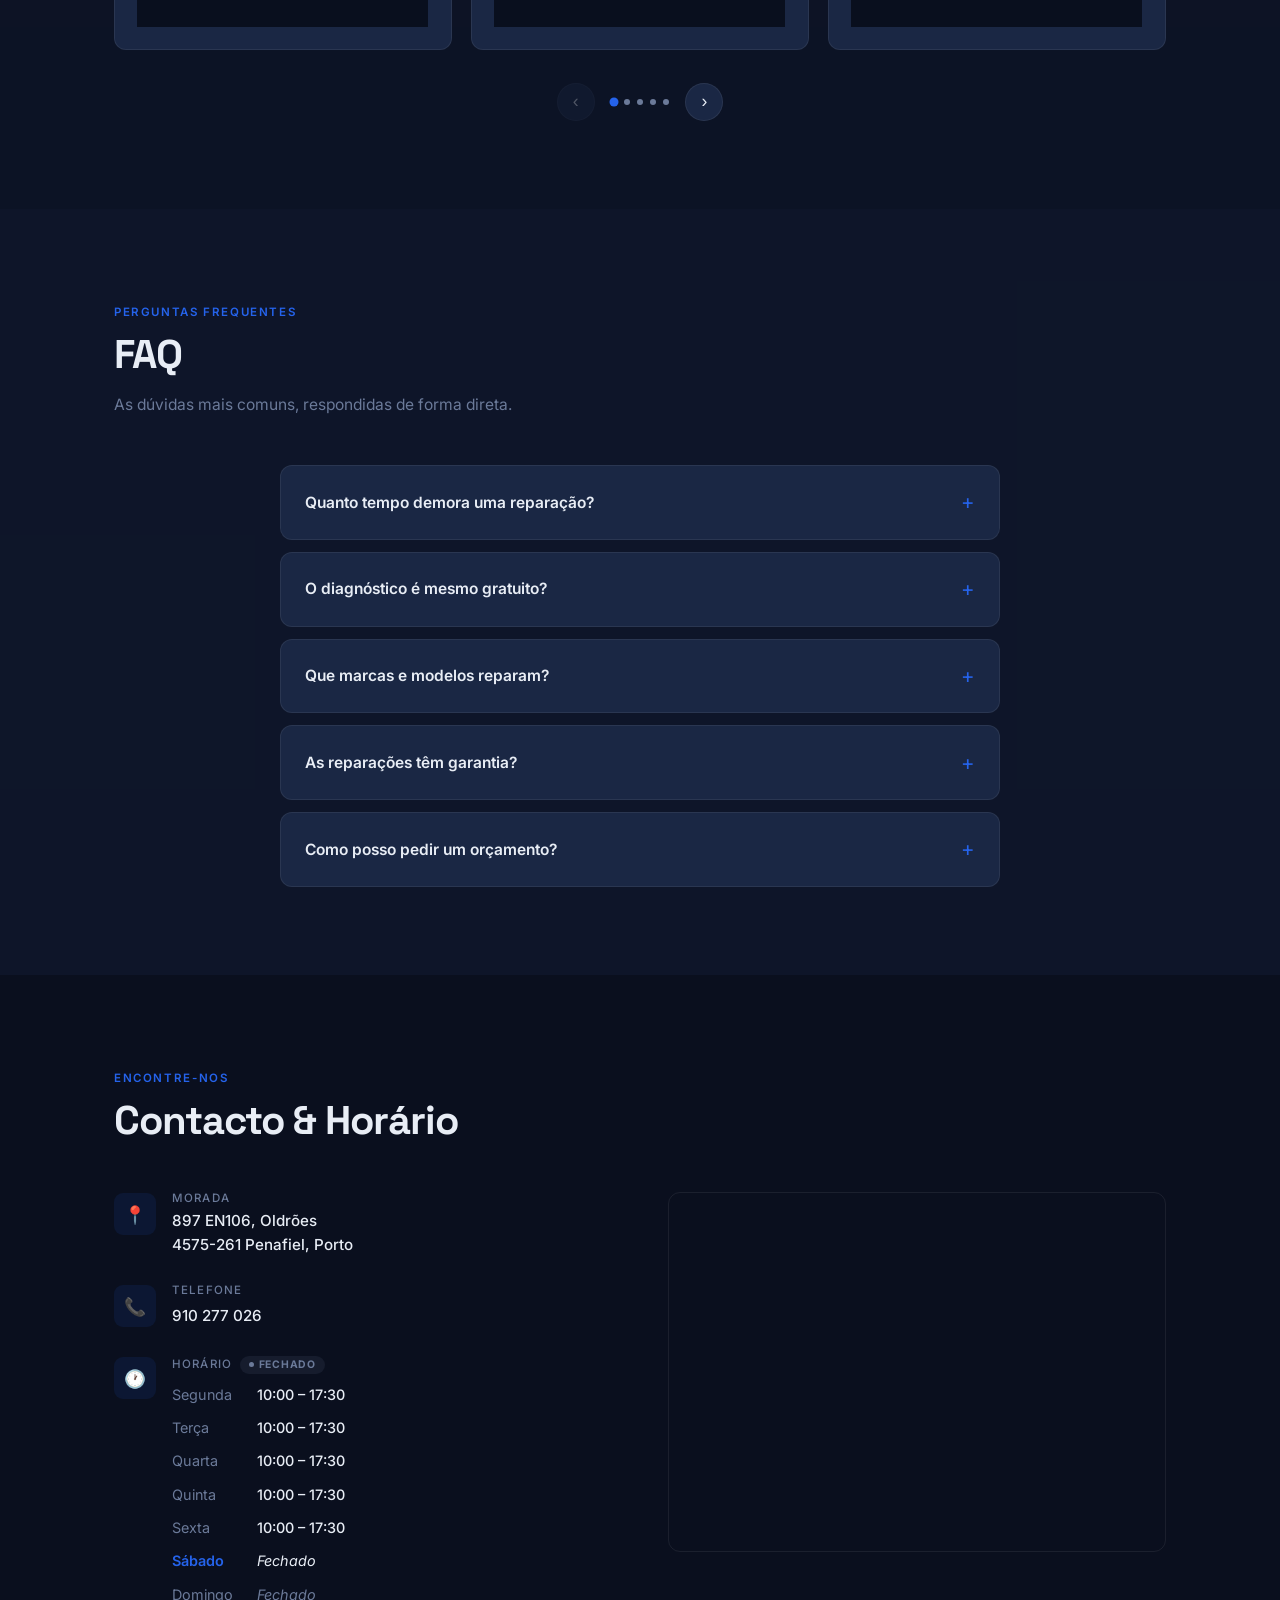
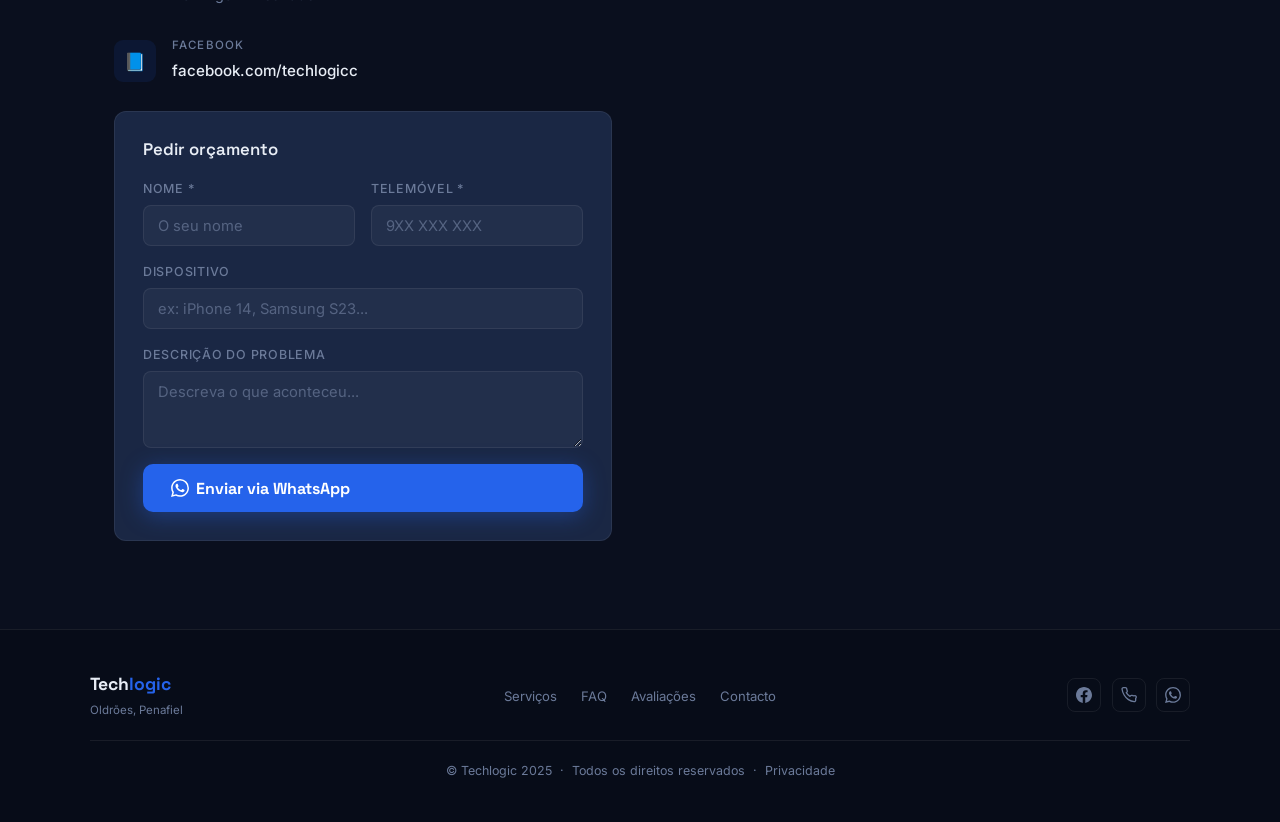
==== commit a416a307: "Add transparent logo PNG and update all pages to use it - Remove grey background from logo.jpg using" ====
--- a/index.html
+++ b/index.html
@@ -520,7 +520,7 @@
 
   <header id="nav" role="banner">
     <div class="nav-inner">
-      <a href="#hero" class="nav-logo" style="line-height:0;"><img src="logo.jpg" alt="Techlogic" style="height:40px;width:40px;border-radius:50%;object-fit:cover;display:block;"></a>
+      <a href="#hero" class="nav-logo" style="line-height:0;"><img src="logo.png" alt="Techlogic" style="height:40px;width:40px;object-fit:contain;display:block;"></a>
       <ul class="nav-links" role="list">
         <li><a href="#servicos">Serviços</a></li>
         <li class="nav-sec"><a href="#como-funciona">Como funciona</a></li>
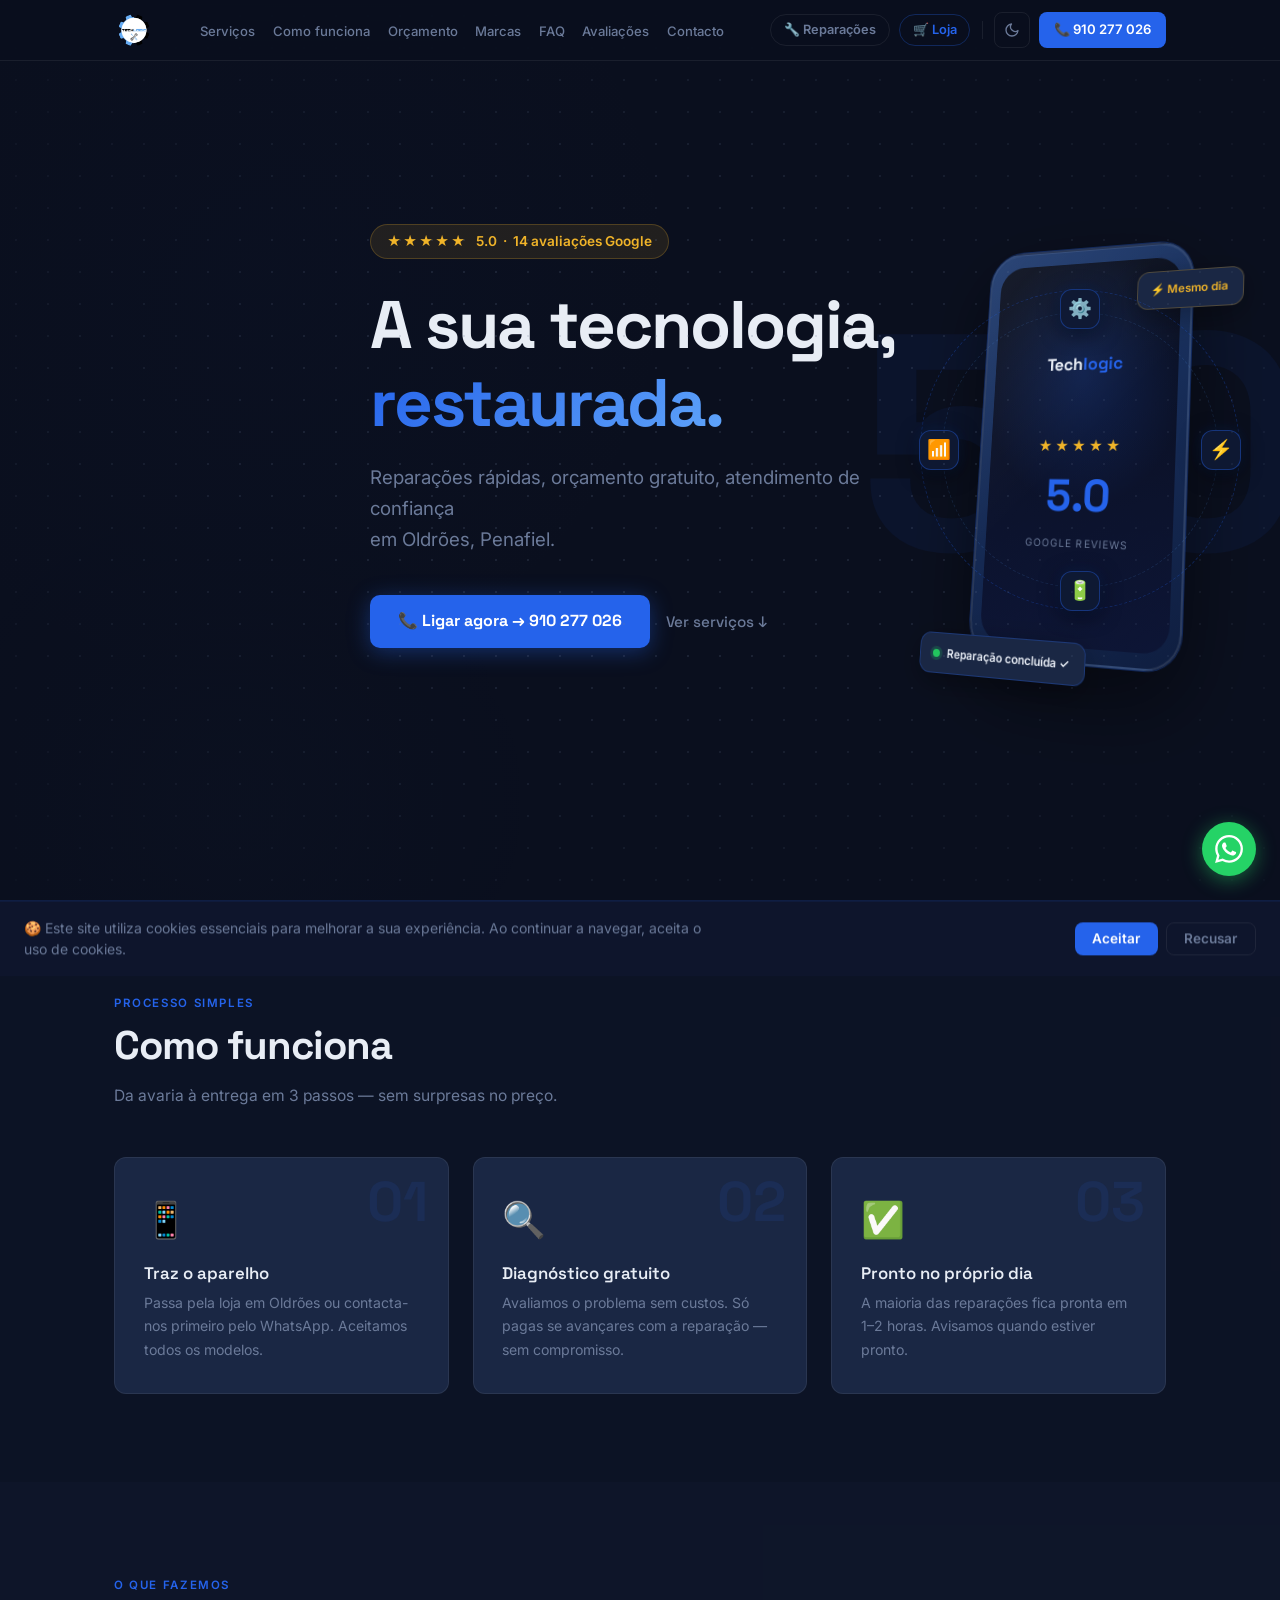
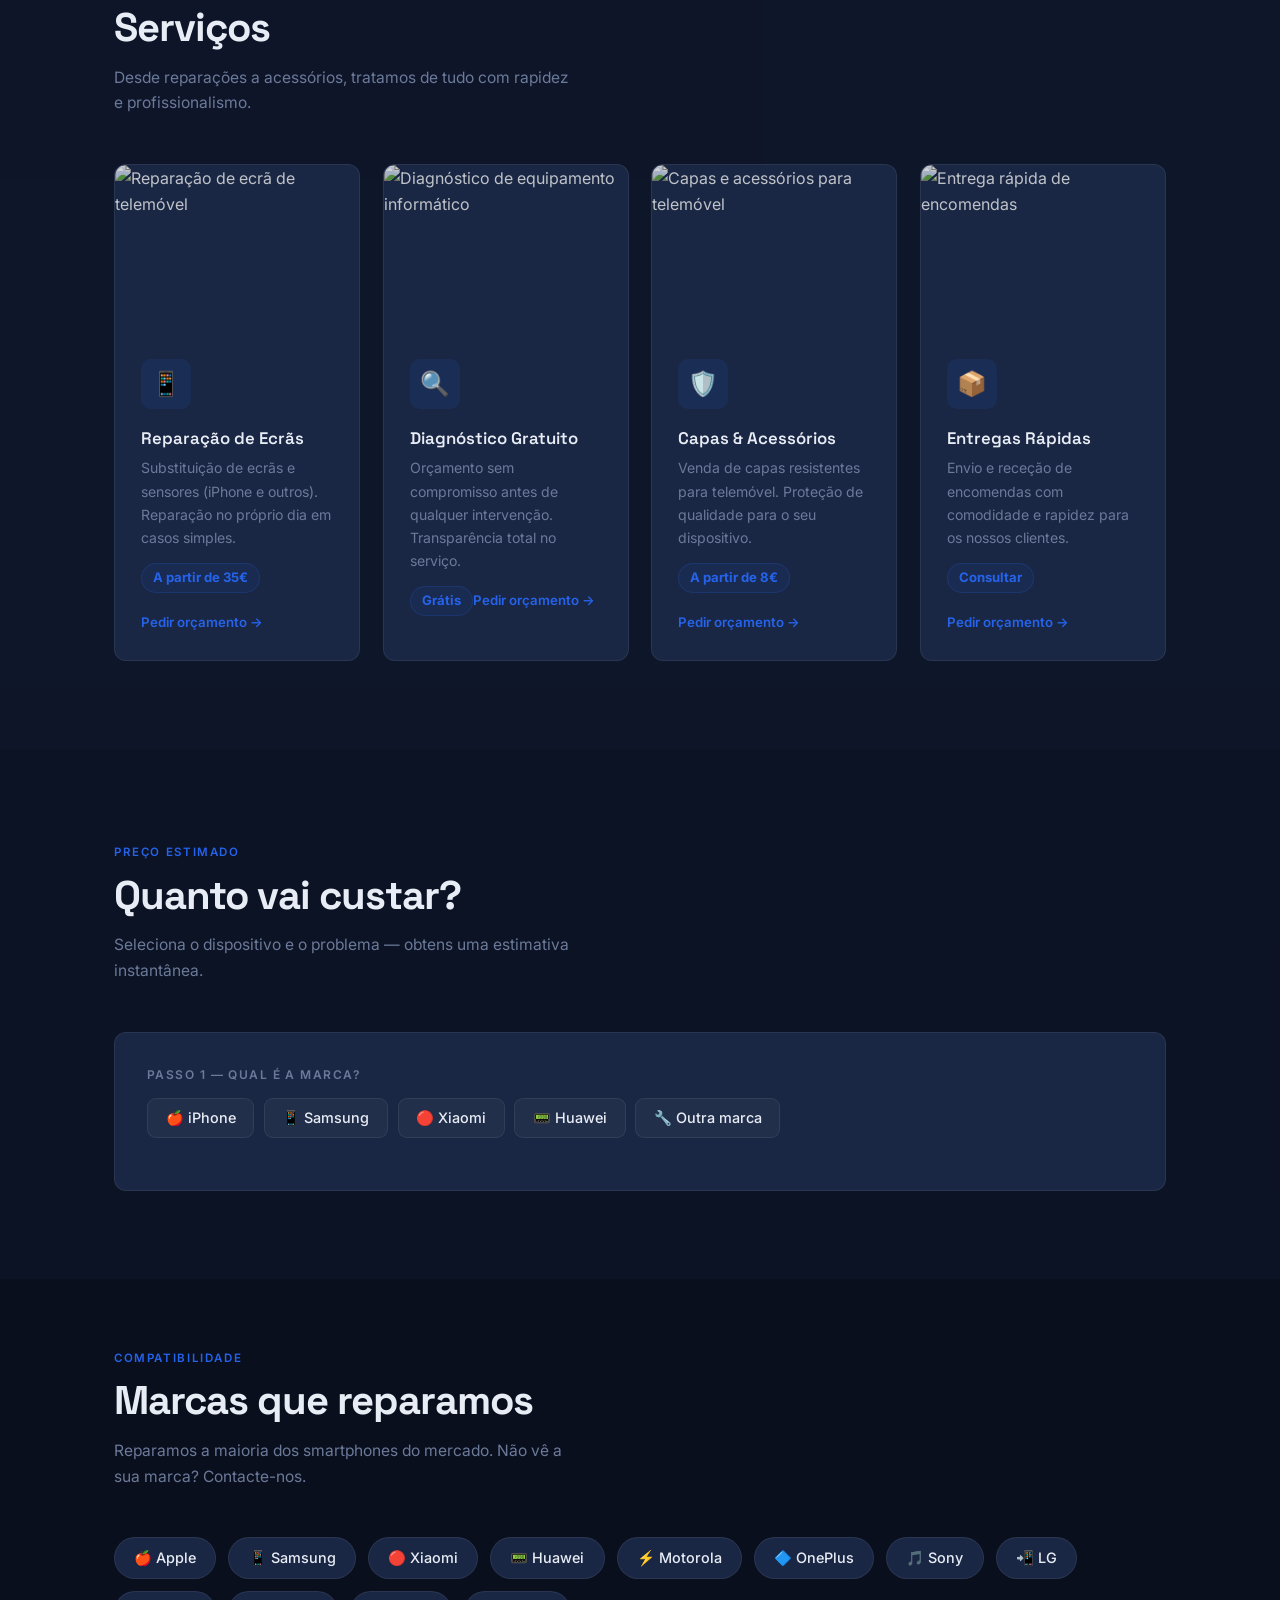
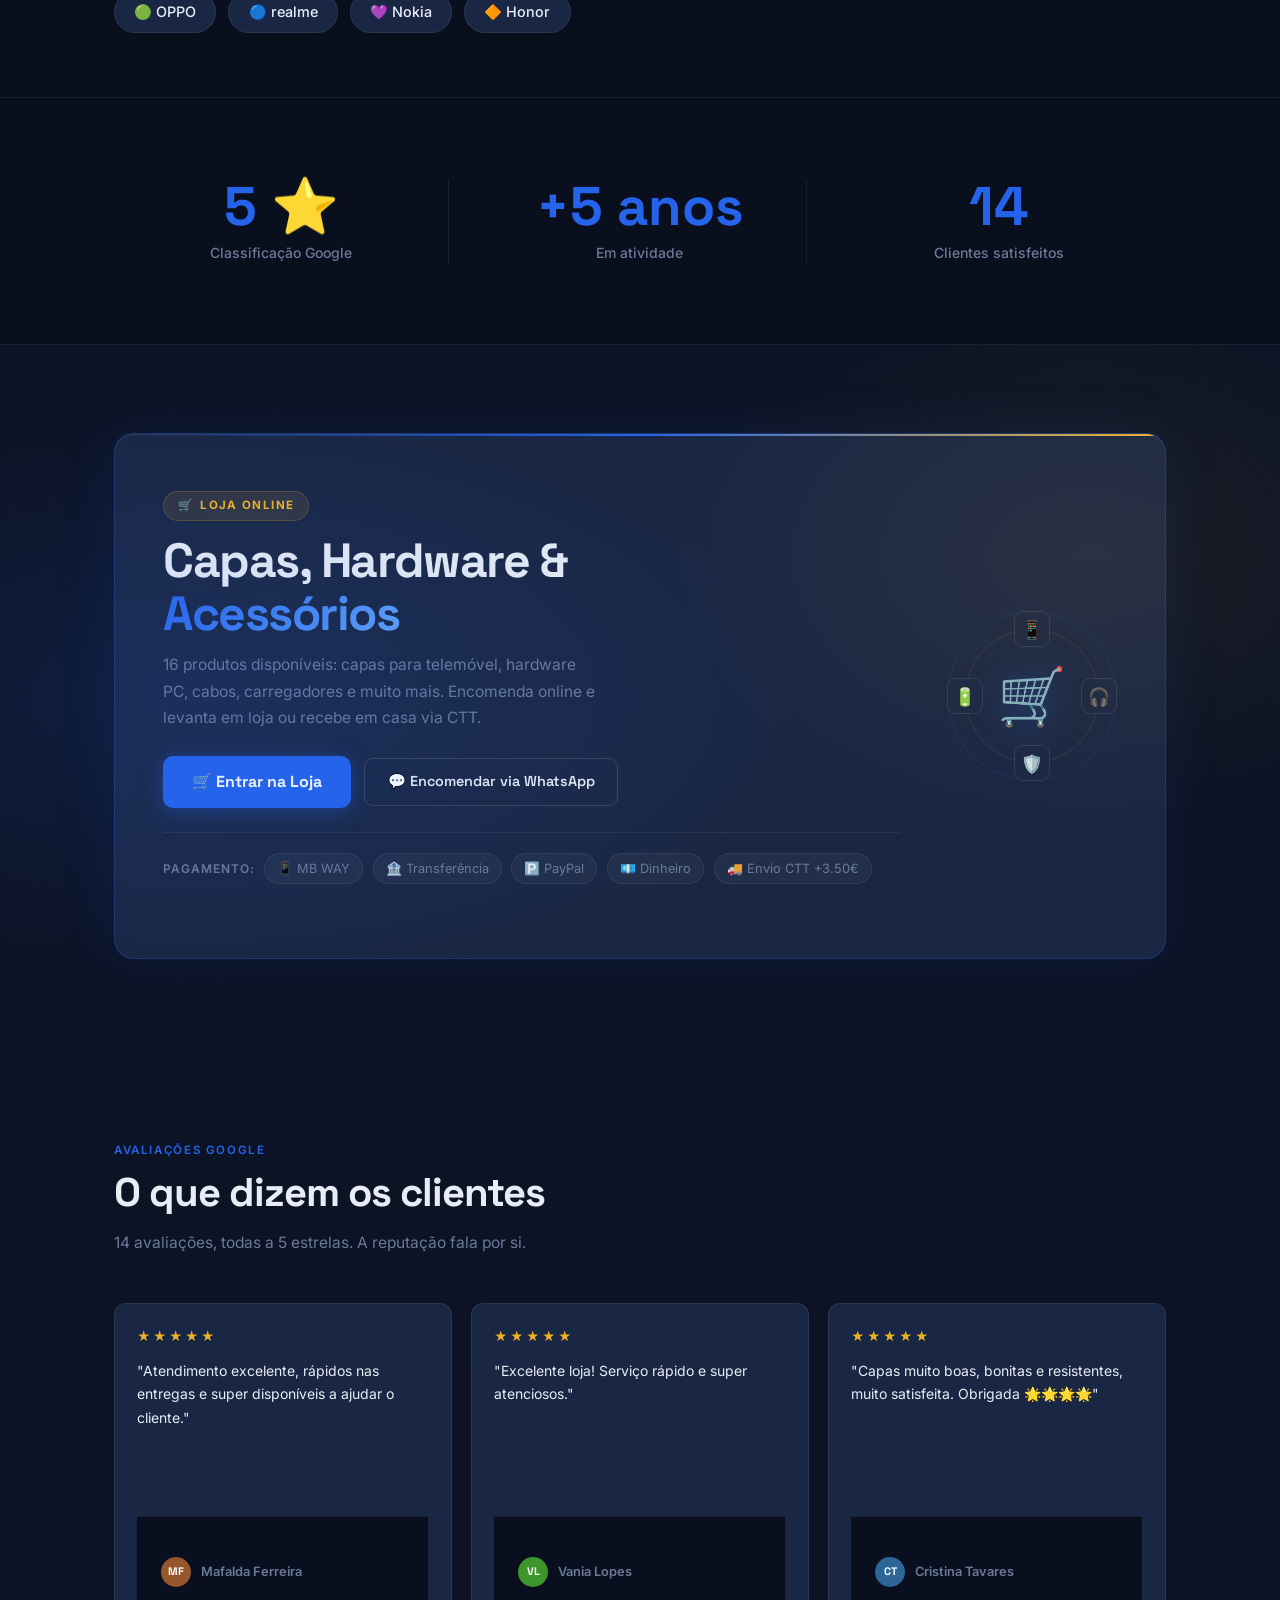
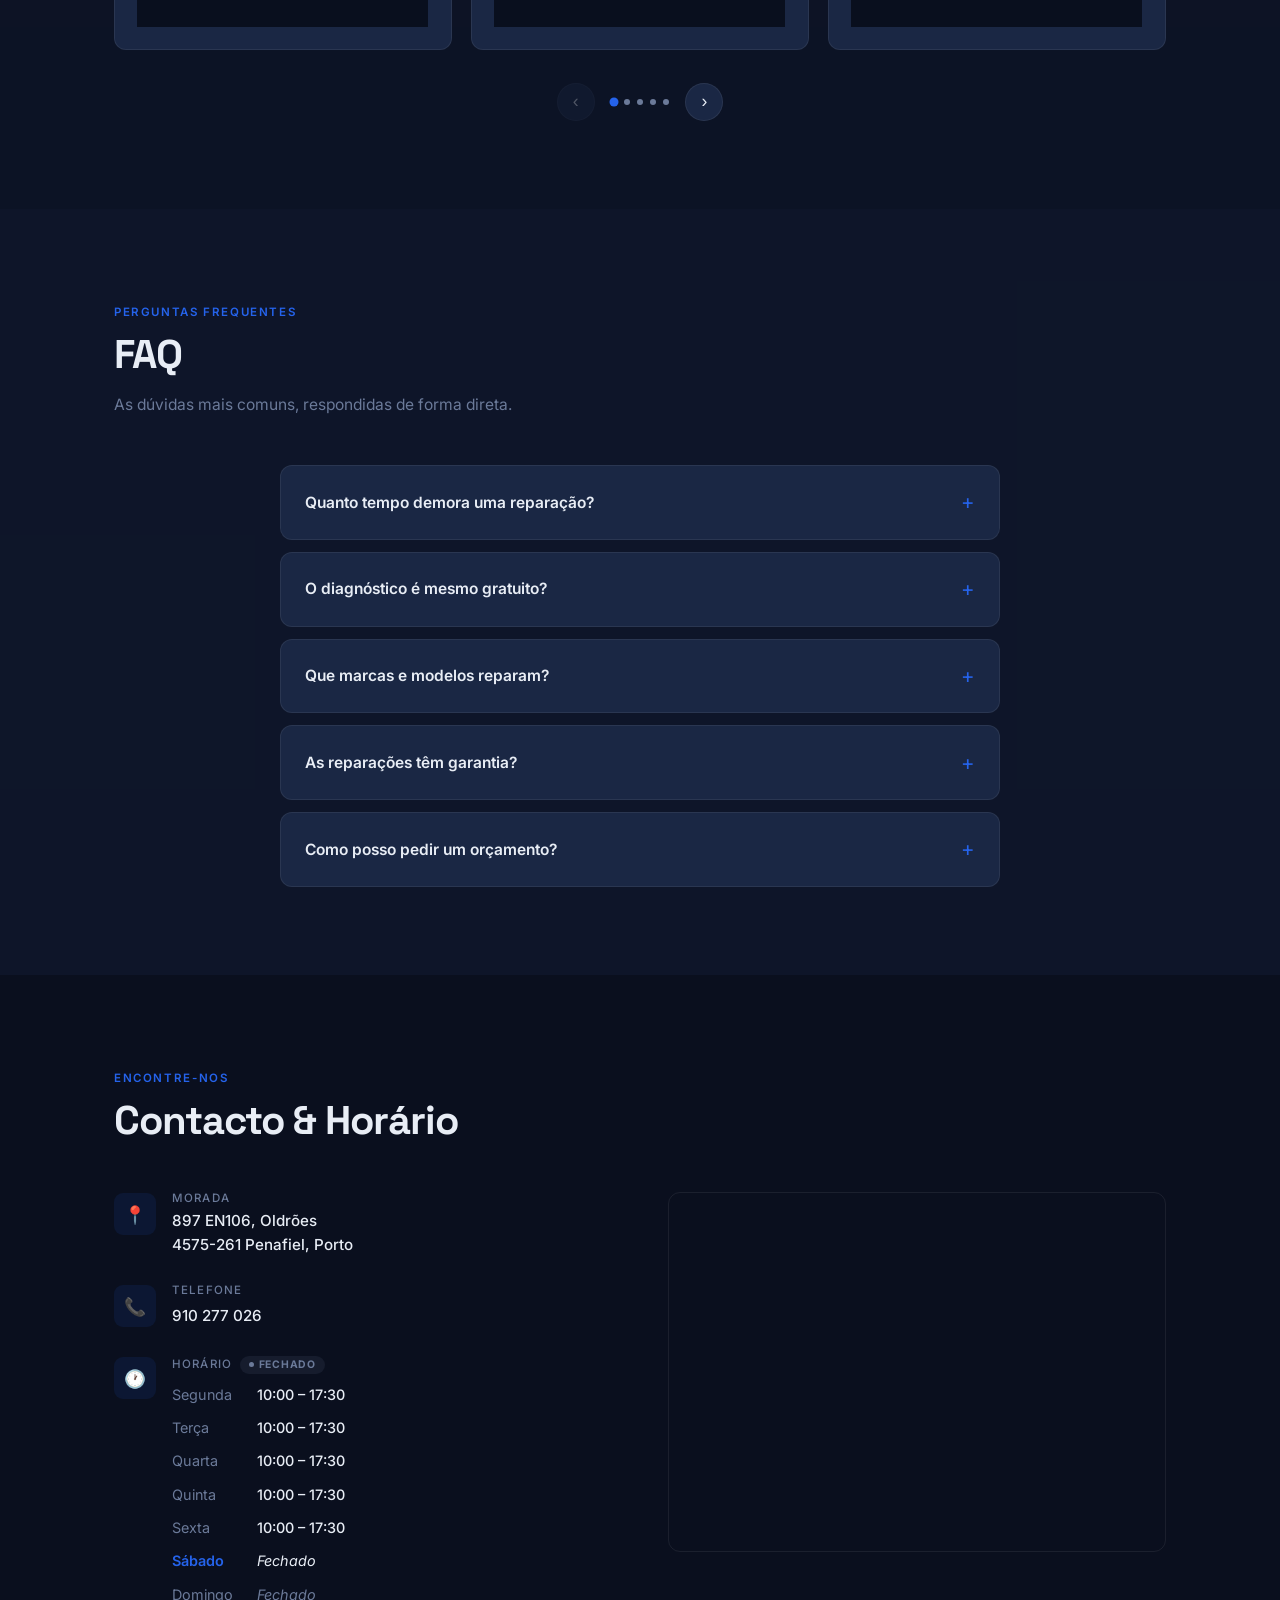
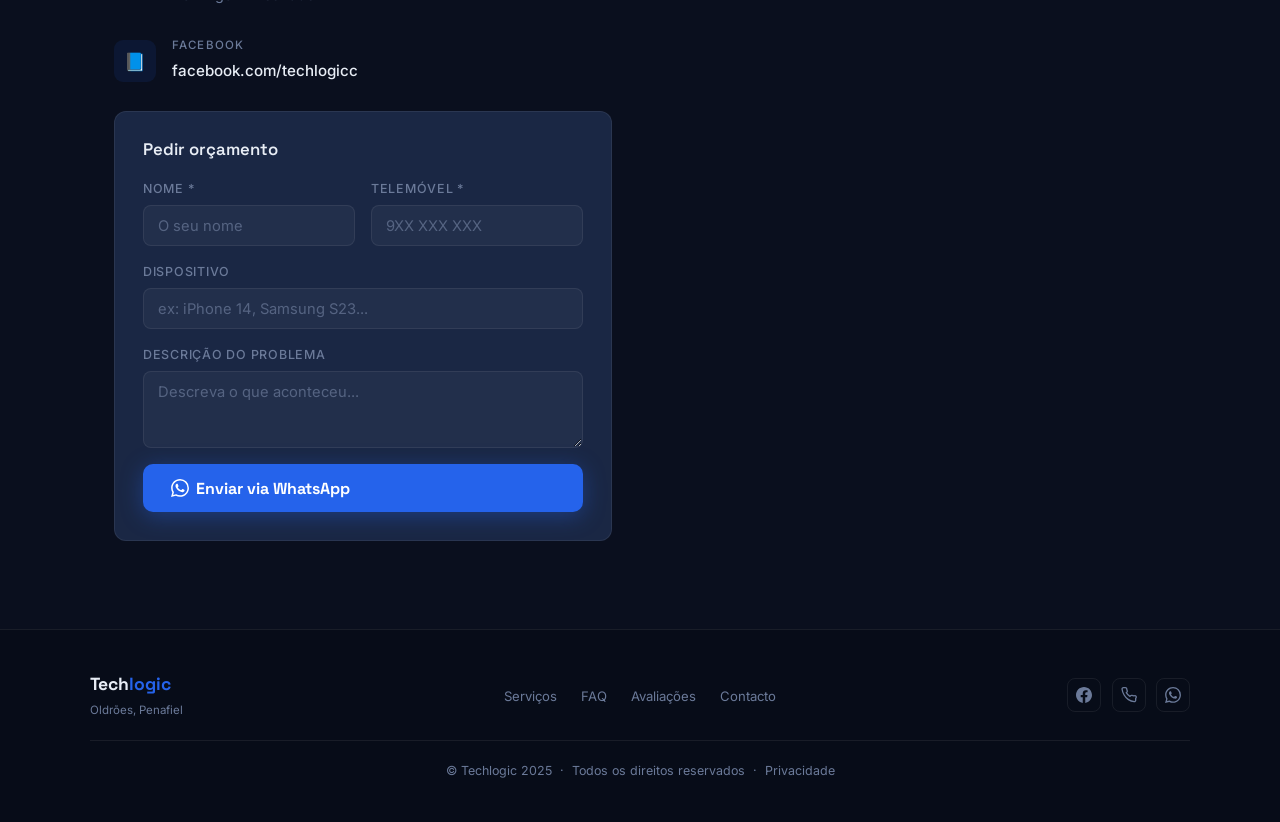
==== commit 08b6272e: "feat: mobile UX improvements, performance & SEO - Back-to-top button on loja.html, reparacoes.html (" ====
--- a/index.html
+++ b/index.html
@@ -520,7 +520,7 @@
 
   <header id="nav" role="banner">
     <div class="nav-inner">
-      <a href="#hero" class="nav-logo" style="line-height:0;"><img src="logo.png" alt="Techlogic" style="height:40px;width:40px;object-fit:contain;display:block;"></a>
+      <a href="#hero" class="nav-logo" style="line-height:0;"><img src="logo.webp" alt="Techlogic" style="height:40px;width:40px;object-fit:contain;display:block;"></a>
       <ul class="nav-links" role="list">
         <li><a href="#servicos">Serviços</a></li>
         <li class="nav-sec"><a href="#como-funciona">Como funciona</a></li>
@@ -942,6 +942,21 @@
       navMobile.classList.remove('open'); navToggle.classList.remove('open'); navToggle.setAttribute('aria-expanded', 'false');
     }));
 
+    (function() {
+      let sx = null;
+      document.addEventListener('touchstart', e => { sx = e.touches[0].clientX; }, {passive:true});
+      document.addEventListener('touchend', e => {
+        if (sx == null) return;
+        const dx = e.changedTouches[0].clientX - sx;
+        if (sx < 30 && dx > 60) {
+          navMobile.classList.add('open'); navToggle.classList.add('open'); navToggle.setAttribute('aria-expanded','true');
+        } else if (navMobile.classList.contains('open') && dx < -60) {
+          navMobile.classList.remove('open'); navToggle.classList.remove('open'); navToggle.setAttribute('aria-expanded','false');
+        }
+        sx = null;
+      }, {passive:true});
+    })();
+
     const ioFade = new IntersectionObserver(entries => {
       entries.forEach(e => { if (e.isIntersecting) { e.target.classList.add('vis'); ioFade.unobserve(e.target); } });
     }, { threshold: 0.1 });
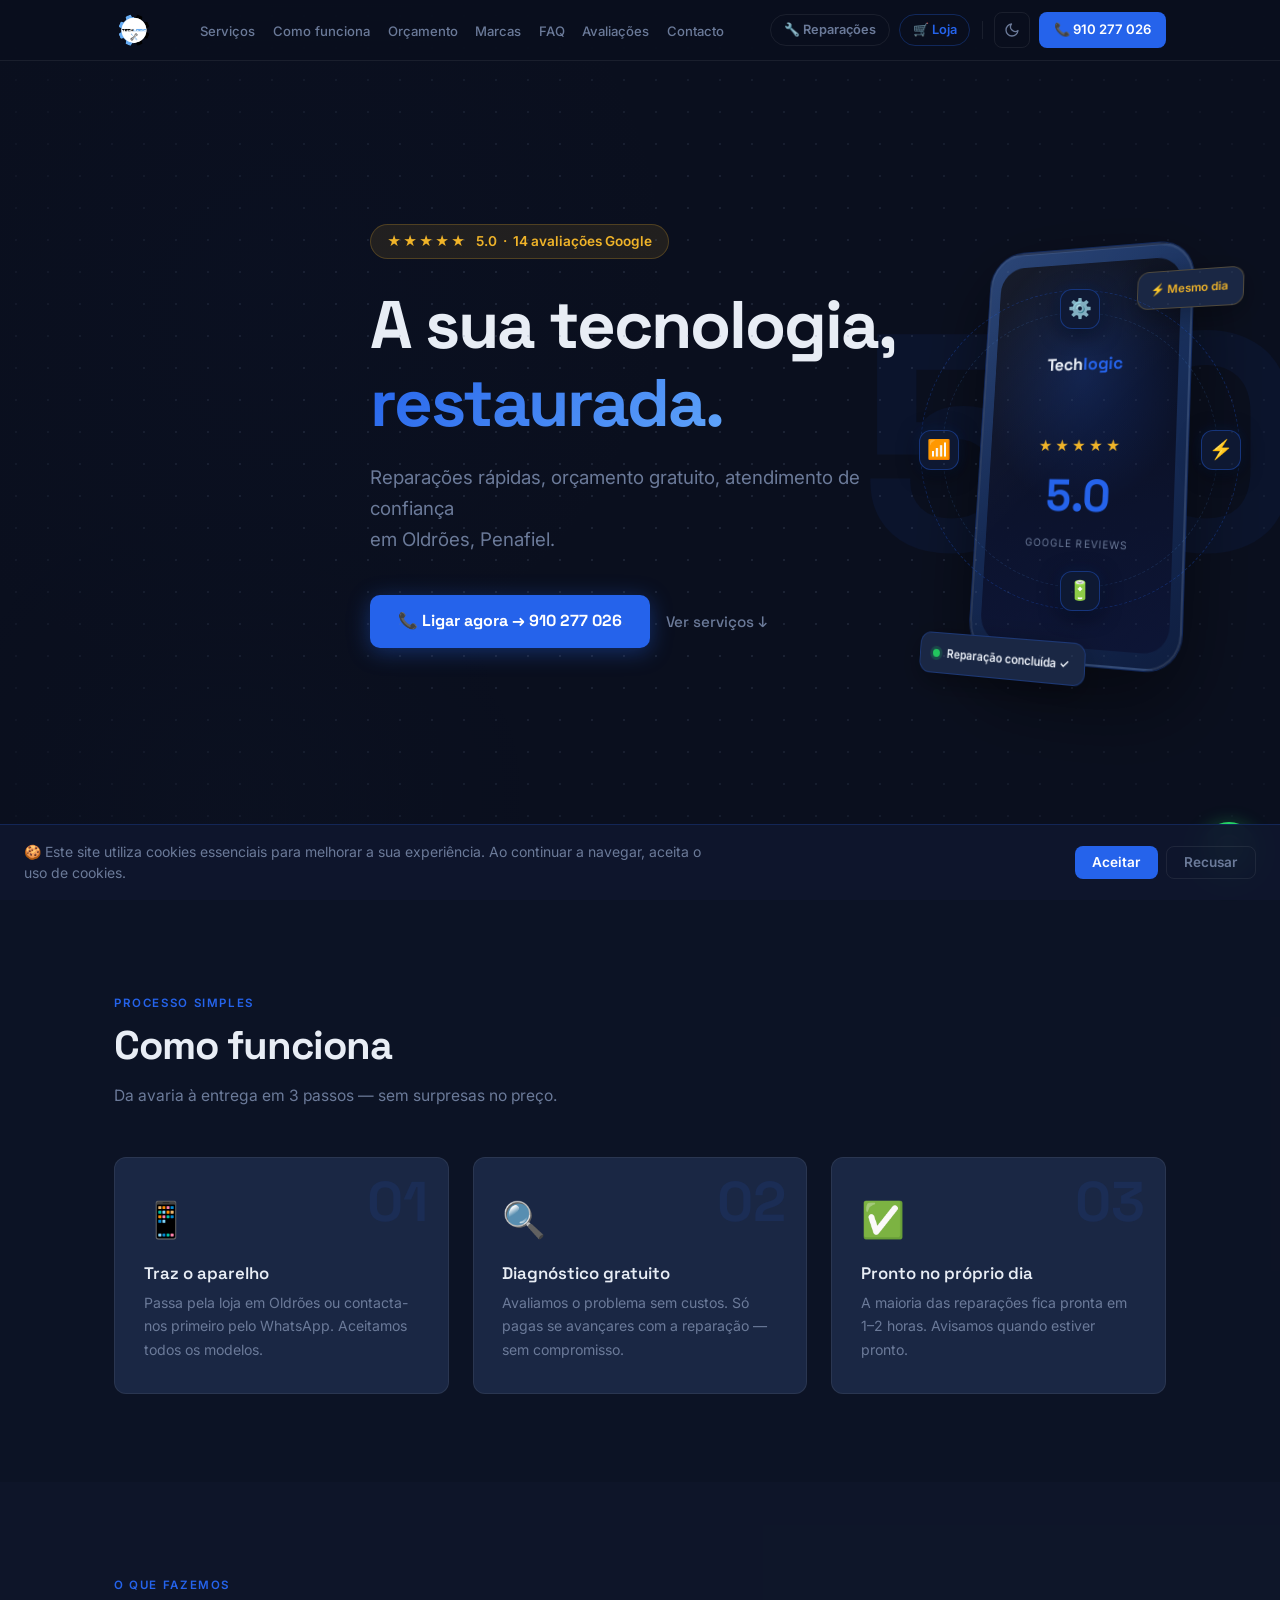
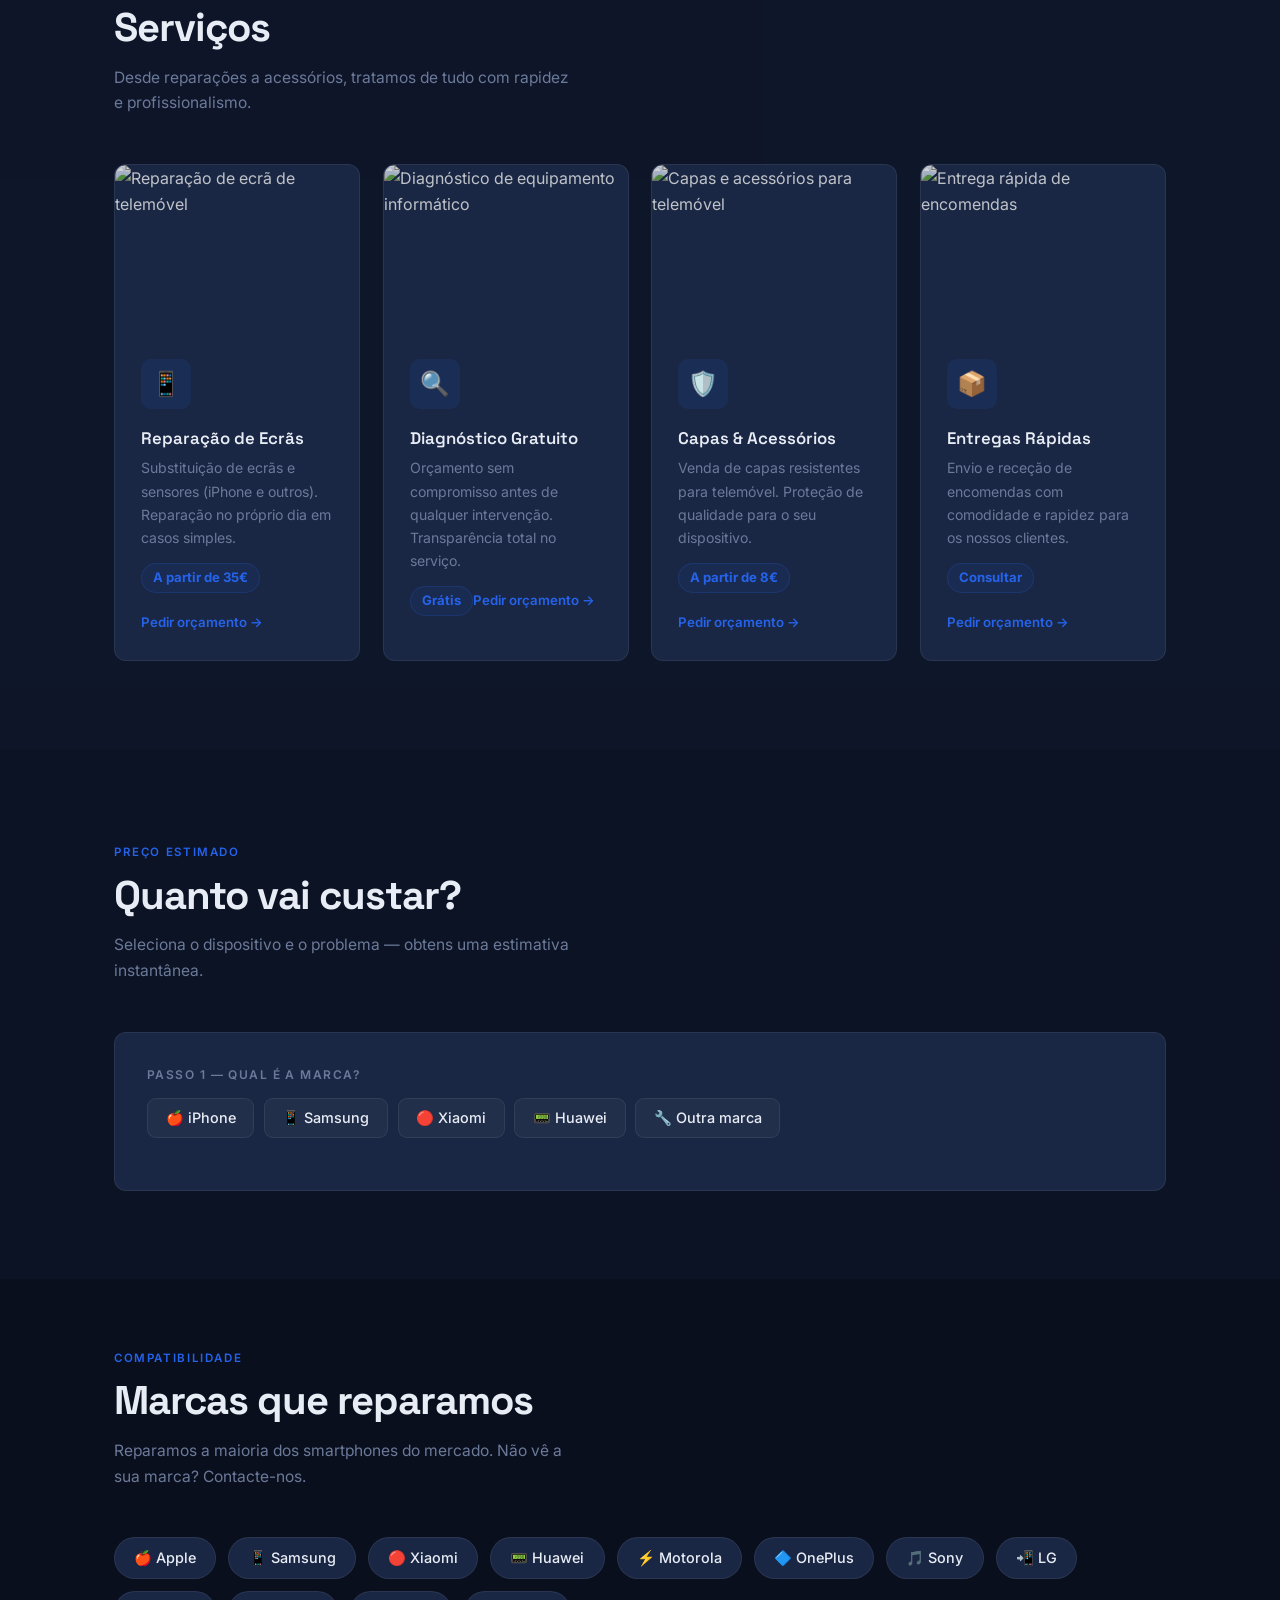
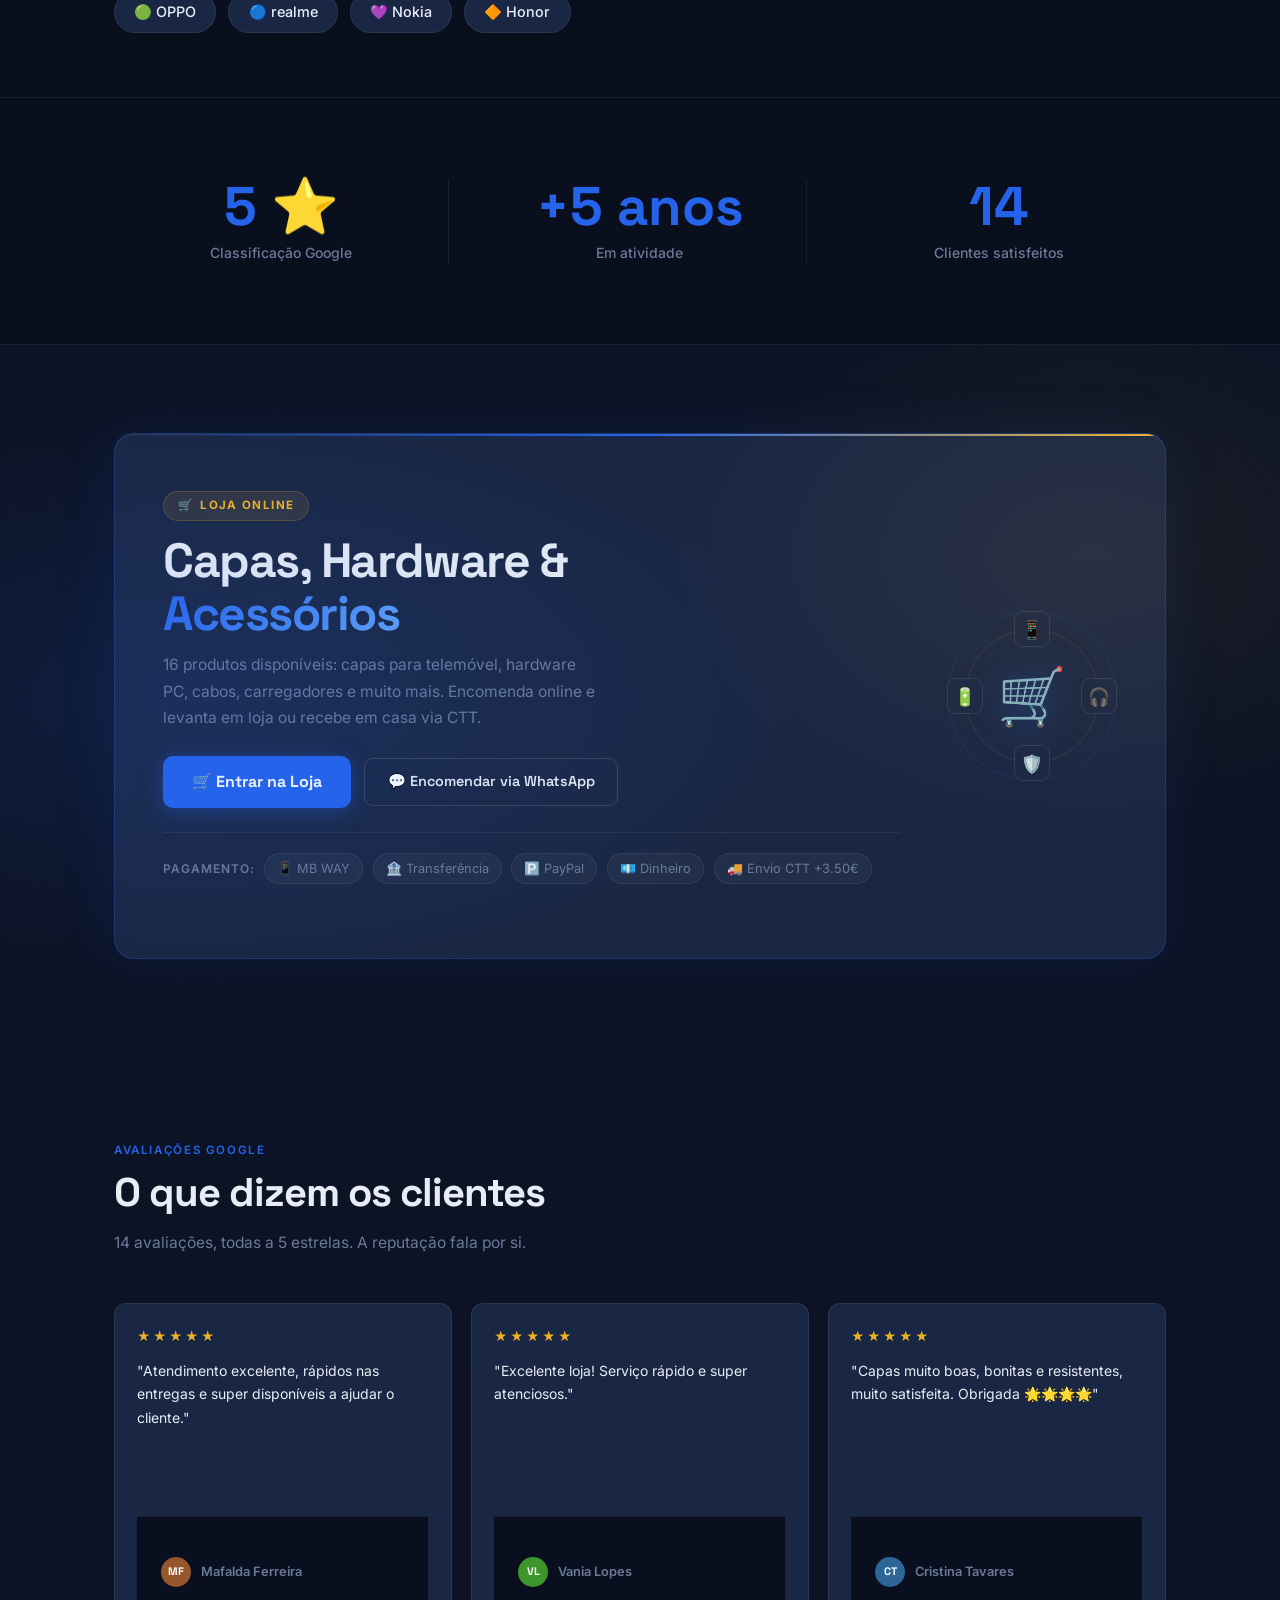
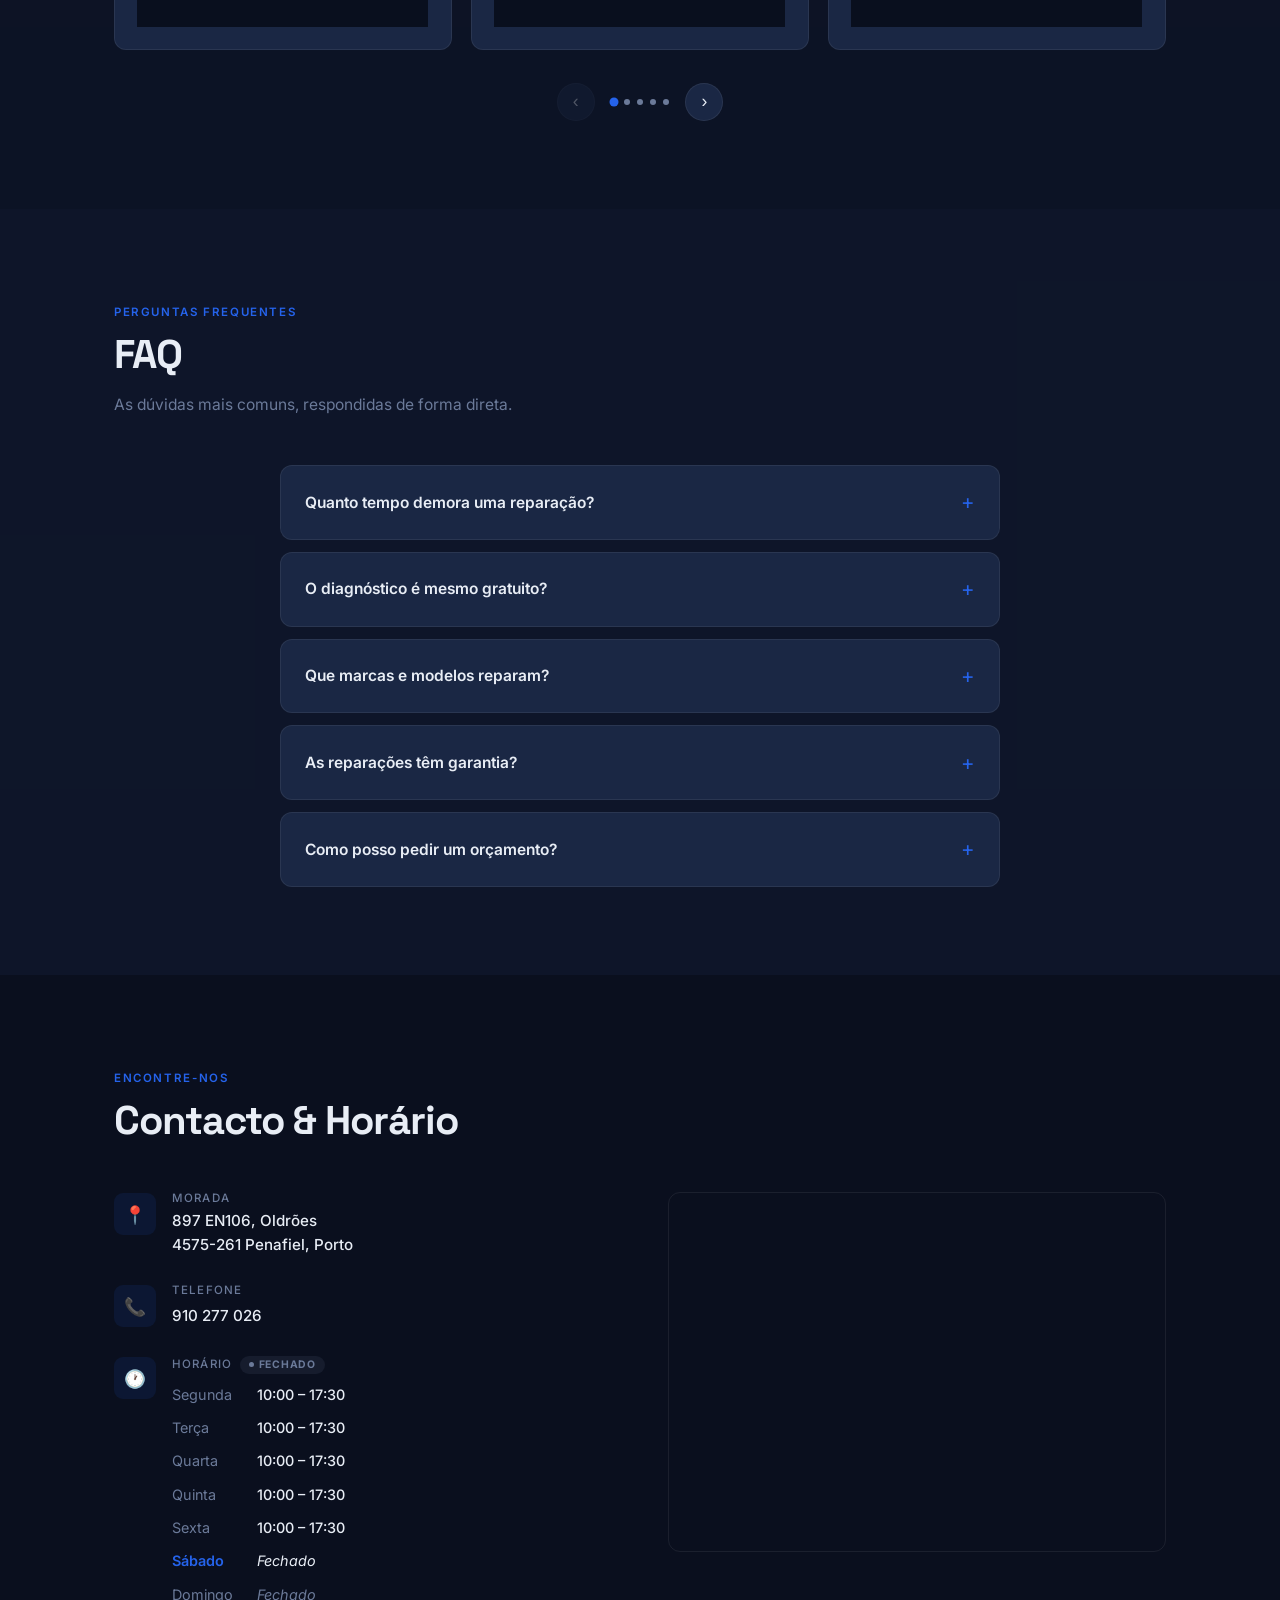
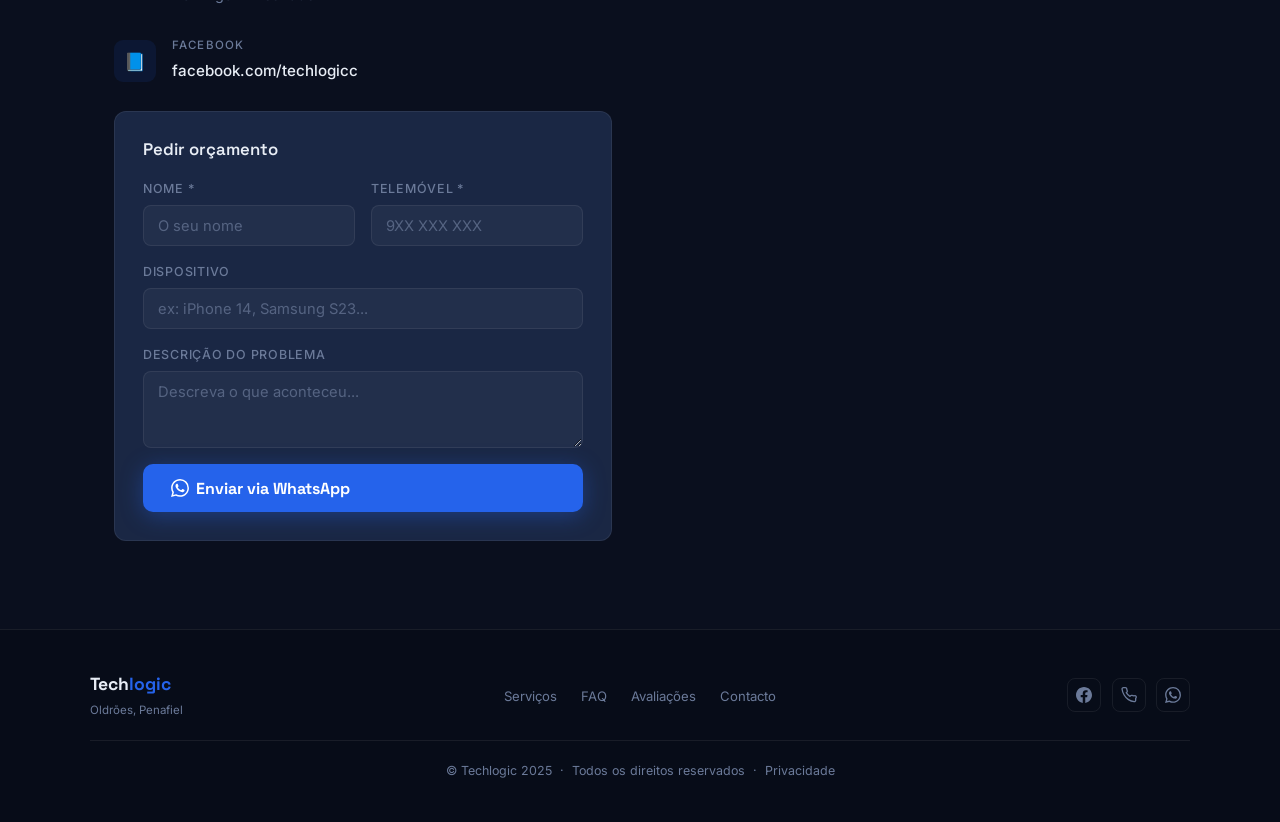
==== commit 50aef66c: "refactor: extract CSS/JS to external files and optimize - Move all inline CSS to assets/css/index.cs" ====
--- a/index.html
+++ b/index.html
@@ -45,474 +45,11 @@
   }
   </script>
 
-  <link rel="preconnect" href="https://fonts.googleapis.com">
+  <link rel="preconnect" href="https://fonts.googleapis.com" crossorigin>
   <link rel="preconnect" href="https://fonts.gstatic.com" crossorigin>
   <link href="https://fonts.googleapis.com/css2?family=Space+Grotesk:wght@400;500;600;700&family=Inter:wght@400;500;600&display=swap" rel="stylesheet">
 
-  <style>
-    *, *::before, *::after { box-sizing: border-box; margin: 0; padding: 0; }
-
-    :root {
-      --bg:      #0A0F1E;
-      --card:    #1A2744;
-      --accent:  #2563EB;
-      --accentH: #1D4ED8;
-      --amber:   #F0B429;
-      --text:    #E8EDF5;
-      --muted:   #6B7A99;
-      --border:  rgba(255,255,255,0.07);
-      --r:       12px;
-    }
-
-    html { scroll-behavior: smooth; }
-    @media (prefers-reduced-motion: reduce) {
-      html { scroll-behavior: auto; }
-      *, *::before, *::after { animation-duration: 0.01ms !important; transition-duration: 0.01ms !important; }
-    }
-    html { overflow-x: hidden; }
-    body { background: var(--bg); color: var(--text); font-family: 'Inter', sans-serif; font-size: 1rem; line-height: 1.65; -webkit-font-smoothing: antialiased; }
-    h1, h2, h3, h4 { font-family: 'Space Grotesk', sans-serif; line-height: 1.15; }
-    a { color: var(--accent); text-decoration: none; }
-    a:hover { text-decoration: underline; }
-    img { max-width: 100%; display: block; }
-    .wrap { max-width: 1100px; margin: 0 auto; padding: 0 1.5rem; }
-    section { padding: 5.5rem 0; }
-    .s-label { display: inline-block; font-size: 0.72rem; font-weight: 600; text-transform: uppercase; letter-spacing: 0.14em; color: var(--accent); margin-bottom: 0.65rem; }
-    .s-title { font-size: clamp(1.8rem,4vw,2.5rem); font-weight: 700; letter-spacing: -0.025em; margin-bottom: 0.85rem; }
-    .s-sub { color: var(--muted); max-width: 460px; font-size: 0.975rem; }
-    .s-head { margin-bottom: 3rem; }
-
-    /* scroll progress */
-    #progress { position: fixed; top: 0; left: 0; height: 2px; width: 0%; background: linear-gradient(90deg, var(--accent), #60a5fa); z-index: 300; pointer-events: none; transition: width 0.08s linear; }
-
-    /* nav */
-    #nav { position: fixed; inset: 0 0 auto 0; z-index: 200; background: rgba(10,15,30,0.88); backdrop-filter: blur(14px); -webkit-backdrop-filter: blur(14px); border-bottom: 1px solid var(--border); }
-    .nav-inner { max-width: 1100px; margin: 0 auto; padding: 0 1.5rem; height: 60px; display: flex; align-items: center; justify-content: space-between; }
-    .nav-logo { font-family: 'Space Grotesk', sans-serif; font-weight: 700; font-size: 1.2rem; color: var(--text); letter-spacing: -0.01em; }
-    .nav-logo span { color: var(--accent); }
-    .nav-links { display: flex; align-items: center; gap: 1.1rem; list-style: none; }
-    .nav-links a { font-size: 0.82rem; font-weight: 500; color: var(--muted); transition: color 0.2s; white-space: nowrap; }
-    .nav-links a:hover { color: var(--text); text-decoration: none; }
-    .nav-right { display: flex; align-items: center; gap: 0.55rem; flex-shrink: 0; }
-    .nav-pill { font-size: 0.8rem; font-weight: 600; color: var(--muted); border: 1px solid var(--border); border-radius: 100px; padding: 0.28rem 0.8rem; transition: color 0.2s, border-color 0.2s, background 0.2s; white-space: nowrap; }
-    .nav-pill:hover { color: var(--text); border-color: rgba(255,255,255,0.2); background: rgba(255,255,255,0.04); text-decoration: none; }
-    .nav-pill-accent { border-color: rgba(37,99,235,0.3); color: var(--accent); }
-    .nav-pill-accent:hover { border-color: var(--accent); background: rgba(37,99,235,0.08); color: var(--accent); }
-    .nav-sep { width: 1px; height: 18px; background: var(--border); flex-shrink: 0; margin: 0 0.15rem; }
-    .nav-cta { background: var(--accent) !important; color: #fff !important; padding: 0.42rem 0.95rem !important; border-radius: 8px; font-size: 0.82rem !important; font-weight: 600 !important; transition: background 0.2s !important; white-space: nowrap; }
-    .nav-cta:hover { background: var(--accentH) !important; text-decoration: none !important; }
-
-    .nav-toggle { display: none; background: none; border: none; cursor: pointer; padding: 0.4rem; flex-direction: column; gap: 5px; align-items: center; justify-content: center; }
-    .nav-toggle span { display: block; width: 22px; height: 2px; background: var(--text); border-radius: 2px; transition: transform 0.3s, opacity 0.3s; transform-origin: center; }
-    .nav-toggle.open span:nth-child(1) { transform: translateY(7px) rotate(45deg); }
-    .nav-toggle.open span:nth-child(2) { opacity: 0; transform: scaleX(0); }
-    .nav-toggle.open span:nth-child(3) { transform: translateY(-7px) rotate(-45deg); }
-    .nav-mobile { display: none; flex-direction: column; background: rgba(10,15,30,0.98); border-top: 1px solid var(--border); max-height: 0; overflow: hidden; transition: max-height 0.35s ease, padding 0.35s ease; }
-    .nav-mobile.open { max-height: 520px; padding: 0.75rem 0; }
-    .nav-mobile a { display: block; padding: 0.75rem 1.5rem; font-size: 0.95rem; font-weight: 500; color: var(--muted); transition: color 0.2s, background 0.2s; }
-    .nav-mobile a:hover { color: var(--text); background: rgba(255,255,255,0.04); text-decoration: none; }
-    .nav-mobile .mob-cta { margin: 0.5rem 1.5rem; padding: 0.75rem 1rem; background: var(--accent); color: #fff !important; border-radius: 8px; text-align: center; font-weight: 600 !important; display: block; }
-    .nav-mobile .mob-cta:hover { background: var(--accentH) !important; }
-    @media (max-width: 1100px) { .nav-sec { display: none; } }
-    @media (max-width: 920px) { .nav-links { display: none; } .nav-pill, .nav-sep, .nav-cta { display: none; } .nav-toggle { display: flex; } .nav-mobile { display: flex; } }
-
-    /* hero */
-    #hero { position: relative; min-height: 100svh; display: flex; align-items: center; padding-top: 60px; overflow: hidden; background-image: url('https://images.unsplash.com/photo-1518770660439-4636190af475?w=1600&q=25&auto=format&fit=crop'); background-size: cover; background-position: center; }
-    #hero .hero-overlay { position: absolute; inset: 0; background: linear-gradient(135deg, rgba(10,15,30,0.97) 0%, rgba(10,15,30,0.82) 55%, rgba(10,15,30,0.6) 100%); pointer-events: none; }
-    .hero-wm { position: absolute; right: -1%; top: 50%; transform: translateY(-52%); font-family: 'Space Grotesk', sans-serif; font-weight: 700; font-size: clamp(9rem,24vw,21rem); color: rgba(37,99,235,0.065); line-height: 1; letter-spacing: -0.04em; pointer-events: none; user-select: none; white-space: nowrap; }
-    #hero::after { content: ''; position: absolute; inset: 0; background-image: radial-gradient(circle, rgba(107,122,153,0.18) 1px, transparent 1px); background-size: 32px 32px; pointer-events: none; mask-image: radial-gradient(ellipse 80% 80% at 50% 50%, black 30%, transparent 100%); -webkit-mask-image: radial-gradient(ellipse 80% 80% at 50% 50%, black 30%, transparent 100%); }
-    #hero::before { content: ''; position: absolute; top: -20%; left: -15%; width: 70%; height: 100%; background: radial-gradient(ellipse at center, rgba(37,99,235,0.13) 0%, transparent 65%); pointer-events: none; }
-    .hero-body { position: relative; max-width: 680px; }
-    .hero-badge { display: inline-flex; align-items: center; gap: 0.55rem; background: rgba(240,180,41,0.1); border: 1px solid rgba(240,180,41,0.22); border-radius: 100px; padding: 0.35rem 1rem; margin-bottom: 1.75rem; font-size: 0.85rem; font-weight: 600; color: var(--amber); animation: badgePulse 3s ease-in-out infinite; }
-    @keyframes badgePulse { 0%,100% { box-shadow: 0 0 0 0 rgba(240,180,41,0); } 50% { box-shadow: 0 0 0 6px rgba(240,180,41,0.08); } }
-    @media (prefers-reduced-motion: reduce) { .hero-badge { animation: none; } }
-    .hero-badge .stars { letter-spacing: 2px; }
-    h1 { font-size: clamp(2.4rem,6vw,4.2rem); font-weight: 700; letter-spacing: -0.03em; margin-bottom: 1.25rem; }
-    h1 em { font-style: normal; background: linear-gradient(135deg, #2563EB 0%, #60a5fa 100%); -webkit-background-clip: text; -webkit-text-fill-color: transparent; background-clip: text; }
-    .hero-sub { font-size: clamp(1rem,2.5vw,1.175rem); color: var(--muted); max-width: 540px; margin-bottom: 2.5rem; }
-    .hero-actions { display: flex; flex-wrap: wrap; gap: 1rem; align-items: center; }
-
-    /* buttons */
-    .btn { display: inline-flex; align-items: center; gap: 0.45rem; font-family: 'Space Grotesk', sans-serif; font-weight: 700; font-size: 1rem; border-radius: 10px; padding: 0.85rem 1.75rem; transition: background 0.2s, transform 0.15s, box-shadow 0.2s; text-decoration: none; cursor: pointer; border: none; }
-    .btn-primary { background: var(--accent); color: #fff; box-shadow: 0 4px 22px rgba(37,99,235,0.38); }
-    .btn-primary:hover { background: var(--accentH); transform: translateY(-2px); box-shadow: 0 6px 28px rgba(37,99,235,0.48); text-decoration: none; }
-    .btn-ghost { color: var(--muted); font-size: 0.95rem; font-weight: 500; padding: 0; background: none; }
-    .btn-ghost:hover { color: var(--text); text-decoration: none; }
-
-    /* services */
-    #servicos { background: rgba(26,39,68,0.28); }
-    .services-grid { display: grid; grid-template-columns: repeat(auto-fit, minmax(230px,1fr)); gap: 1.4rem; }
-    .svc-card { background: var(--card); border: 1px solid var(--border); border-radius: var(--r); padding: 0; overflow: hidden; transition: border-color 0.25s, transform 0.25s; }
-    .svc-card:hover { border-color: rgba(37,99,235,0.4); transform: translateY(-3px); }
-    .svc-img { width: 100%; height: 170px; object-fit: cover; object-position: center; display: block; filter: brightness(0.82) saturate(0.85); transition: filter 0.35s, transform 0.45s; }
-    .svc-card:hover .svc-img { filter: brightness(0.9) saturate(1); transform: scale(1.04); }
-    .svc-body { padding: 1.5rem 1.6rem 1.6rem; }
-    .svc-icon { width: 50px; height: 50px; background: rgba(37,99,235,0.1); border-radius: 10px; display: flex; align-items: center; justify-content: center; font-size: 1.5rem; margin-bottom: 1.25rem; }
-    .svc-card h3 { font-size: 1.05rem; font-weight: 600; margin-bottom: 0.5rem; }
-    .svc-card p { font-size: 0.88rem; color: var(--muted); line-height: 1.65; }
-    .svc-link { display: inline-flex; align-items: center; gap: 0.3rem; margin-top: 1rem; font-size: 0.83rem; font-weight: 600; color: var(--accent); text-decoration: none; transition: gap 0.2s, color 0.2s; }
-    .svc-link:hover { gap: 0.5rem; color: #60a5fa; text-decoration: none; }
-
-    /* stats */
-    #numeros { padding: 4rem 0; border-top: 1px solid var(--border); border-bottom: 1px solid var(--border); }
-    .stats-grid { display: grid; grid-template-columns: repeat(auto-fit, minmax(180px,1fr)); gap: 1.5rem; text-align: center; }
-    .stat { position: relative; padding: 1rem; }
-    .stat::after { content: ''; position: absolute; right: 0; top: 15%; bottom: 15%; width: 1px; background: var(--border); }
-    .stat:last-child::after { display: none; }
-    .stat-n { font-family: 'Space Grotesk', sans-serif; font-size: clamp(2.4rem,6vw,3.4rem); font-weight: 700; color: var(--accent); line-height: 1.05; margin-bottom: 0.4rem; }
-    .stat-l { font-size: 0.875rem; color: var(--muted); font-weight: 500; }
-
-    /* testimonials carousel */
-    #testemunhos { background: rgba(26,39,68,0.18); }
-    .tslider { position: relative; overflow: hidden; }
-    .tslider-track { display: flex; gap: 1.2rem; transition: transform 0.45s cubic-bezier(0.25,1,0.5,1); will-change: transform; }
-    .tcard { background: var(--card); border: 1px solid var(--border); border-radius: var(--r); padding: 1.4rem; display: flex; flex-direction: column; gap: 0.7rem; flex: 0 0 calc(33.333% - 0.8rem); min-width: 0; transform-style: preserve-3d; will-change: transform; transition: border-color 0.25s, transform 0.6s cubic-bezier(0.23,1,0.32,1), box-shadow 0.4s; }
-    @media (max-width: 780px) { .tcard { flex: 0 0 calc(50% - 0.6rem); } }
-    @media (max-width: 520px) { .tcard { flex: 0 0 100%; } }
-    .tcard-stars { color: var(--amber); font-size: 0.8rem; letter-spacing: 3px; }
-    .tcard-text { font-size: 0.875rem; color: var(--text); line-height: 1.7; flex: 1; }
-    .tcard-footer { display: flex; align-items: center; gap: 0.6rem; margin-top: 0.2rem; }
-    .tcard-avatar { width: 30px; height: 30px; border-radius: 50%; display: flex; align-items: center; justify-content: center; font-size: 0.68rem; font-weight: 700; color: #fff; flex-shrink: 0; font-family: 'Space Grotesk', sans-serif; }
-    .tcard-author { font-size: 0.8rem; font-weight: 600; color: var(--muted); }
-    .tslider-controls { display: flex; align-items: center; justify-content: center; gap: 1rem; margin-top: 2rem; }
-    .tslider-btn { width: 38px; height: 38px; border-radius: 50%; border: 1px solid var(--border); background: var(--card); color: var(--text); font-size: 1.1rem; cursor: pointer; display: flex; align-items: center; justify-content: center; transition: border-color 0.2s, background 0.2s; }
-    .tslider-btn:hover { border-color: var(--accent); background: rgba(37,99,235,0.12); }
-    .tslider-btn:disabled { opacity: 0.3; cursor: default; pointer-events: none; }
-    .tslider-dots { display: flex; gap: 0.45rem; align-items: center; }
-    .tslider-dot { width: 6px; height: 6px; border-radius: 50%; background: var(--muted); border: none; cursor: pointer; padding: 0; transition: background 0.2s, transform 0.2s; }
-    .tslider-dot.active { background: var(--accent); transform: scale(1.5); }
-
-    /* contact */
-    .contact-grid { display: grid; grid-template-columns: 1fr 1fr; gap: 3.5rem; align-items: start; }
-    @media (max-width: 720px) { .contact-grid { grid-template-columns: 1fr; } }
-    .cinfo { display: flex; flex-direction: column; gap: 1.75rem; }
-    .citem { display: flex; gap: 1rem; align-items: flex-start; }
-    .citem-icon { width: 42px; height: 42px; background: rgba(37,99,235,0.1); border-radius: 9px; display: flex; align-items: center; justify-content: center; font-size: 1.1rem; flex-shrink: 0; margin-top: 1px; }
-    .citem-body h4 { font-size: 0.72rem; text-transform: uppercase; letter-spacing: 0.1em; color: var(--muted); font-weight: 500; margin-bottom: 0.25rem; font-family: 'Inter', sans-serif; display: flex; align-items: center; gap: 0.5rem; flex-wrap: wrap; }
-    .citem-body p, .citem-body a { font-size: 0.95rem; color: var(--text); font-weight: 500; line-height: 1.55; }
-    .citem-body a:hover { color: var(--accent); text-decoration: none; }
-    .hours-table { border-collapse: collapse; margin-top: 0.2rem; }
-    .hours-table td { padding: 0.3rem 0; font-size: 0.9rem; }
-    .hours-table td:first-child { color: var(--muted); padding-right: 1.5rem; }
-    .hours-table td:last-child { font-weight: 500; }
-    .closed-val { color: var(--muted) !important; font-style: italic; font-weight: 400 !important; }
-    .hours-table tr.today td:first-child { color: var(--accent) !important; font-weight: 600; }
-    .hours-table tr.today td:last-child { color: var(--text) !important; }
-    .open-badge { display: inline-flex; align-items: center; gap: 0.3rem; font-size: 0.65rem; font-weight: 700; text-transform: uppercase; letter-spacing: 0.07em; padding: 0.18rem 0.55rem; border-radius: 100px; font-family: 'Inter', sans-serif; }
-    .open-badge.is-open  { background: rgba(34,197,94,0.12); color: #22c55e; }
-    .open-badge.is-closed { background: rgba(107,122,153,0.12); color: var(--muted); }
-    .open-badge-dot { width: 5px; height: 5px; border-radius: 50%; background: currentColor; flex-shrink: 0; }
-    .cta-big { margin-top: 0.5rem; display: inline-flex; align-items: center; gap: 0.5rem; background: var(--accent); color: #fff; font-family: 'Space Grotesk', sans-serif; font-weight: 700; font-size: 1.05rem; padding: 0.9rem 2rem; border-radius: 10px; text-decoration: none; box-shadow: 0 4px 22px rgba(37,99,235,0.35); transition: background 0.2s, transform 0.15s; }
-    .cta-big:hover { background: var(--accentH); transform: translateY(-2px); text-decoration: none; }
-    .map-wrap { border-radius: var(--r); overflow: hidden; border: 1px solid var(--border); height: 360px; }
-    .map-wrap iframe { width: 100%; height: 100%; border: none; filter: grayscale(15%) brightness(0.88) contrast(1.05); }
-
-    /* footer */
-    footer { background: rgba(8,12,24,0.85); border-top: 1px solid var(--border); padding: 2.5rem 1.5rem; }
-    .footer-inner { max-width: 1100px; margin: 0 auto; display: grid; grid-template-columns: 1fr auto 1fr; align-items: center; gap: 1rem; }
-    @media (max-width: 640px) { .footer-inner { grid-template-columns: 1fr; text-align: center; } .footer-social { justify-content: center !important; } }
-    .footer-logo { font-family: 'Space Grotesk', sans-serif; font-weight: 700; font-size: 1.1rem; color: var(--text); }
-    .footer-logo span { color: var(--accent); }
-    .footer-logo small { display: block; font-size: 0.72rem; font-weight: 400; color: var(--muted); margin-top: 0.1rem; font-family: 'Inter', sans-serif; }
-    .footer-links { display: flex; gap: 1.5rem; list-style: none; justify-content: center; }
-    .footer-links a { font-size: 0.82rem; color: var(--muted); }
-    .footer-links a:hover { color: var(--text); text-decoration: none; }
-    .footer-social { display: flex; gap: 0.65rem; justify-content: flex-end; align-items: center; }
-    .footer-social a { width: 34px; height: 34px; border-radius: 8px; border: 1px solid var(--border); display: flex; align-items: center; justify-content: center; color: var(--muted); transition: border-color 0.2s, color 0.2s, background 0.2s; }
-    .footer-social a:hover { border-color: var(--accent); color: var(--accent); background: rgba(37,99,235,0.08); }
-    .footer-copy { font-size: 0.78rem; color: var(--muted); grid-column: 1/-1; text-align: center; padding-top: 1.25rem; border-top: 1px solid var(--border); margin-top: 0.25rem; }
-
-    /* loja */
-    #loja { padding: 5.5rem 0; position: relative; overflow: hidden; }
-    #loja::before { content: ''; position: absolute; inset: 0; background-image: url('https://images.unsplash.com/photo-1518770660439-4636190af475?w=1200&q=20&auto=format&fit=crop'); background-size: cover; background-position: center; opacity: 0.06; pointer-events: none; }
-    #loja::after { content: ''; position: absolute; inset: 0; background: radial-gradient(ellipse 70% 60% at 15% 50%, rgba(37,99,235,0.14) 0%, transparent 70%), radial-gradient(ellipse 50% 60% at 85% 30%, rgba(240,180,41,0.07) 0%, transparent 65%); pointer-events: none; }
-    .loja-card { position: relative; border-radius: 20px; padding: 3.5rem 3rem; overflow: hidden; display: flex; flex-direction: column; gap: 2rem; background: var(--card); border: 1px solid rgba(37,99,235,0.25); box-shadow: 0 0 60px rgba(37,99,235,0.1), inset 0 1px 0 rgba(255,255,255,0.06); }
-    .loja-card::before { content: ''; position: absolute; top: 0; left: 0; right: 0; height: 2px; background: linear-gradient(90deg, transparent, var(--accent), var(--amber), var(--accent), transparent); background-size: 200% 100%; animation: shimmer 3s linear infinite; }
-    @keyframes shimmer { 0% { background-position: 200% 0; } 100% { background-position: -200% 0; } }
-    @media (prefers-reduced-motion: reduce) { .loja-card::before { animation: none; background-position: 0 0; } }
-    .loja-inner { display: grid; grid-template-columns: 1fr auto; align-items: center; gap: 3rem; }
-    @media (max-width: 680px) { .loja-inner { grid-template-columns: 1fr; gap: 1.75rem; } .loja-card { padding: 2.5rem 1.75rem; } }
-    .loja-badge { display: inline-flex; align-items: center; gap: 0.45rem; background: rgba(240,180,41,0.1); border: 1px solid rgba(240,180,41,0.2); border-radius: 100px; padding: 0.3rem 0.85rem; font-size: 0.72rem; font-weight: 700; text-transform: uppercase; letter-spacing: 0.12em; color: var(--amber); margin-bottom: 0.85rem; }
-    .loja-title { font-family: 'Space Grotesk', sans-serif; font-size: clamp(2rem,5vw,3rem); font-weight: 700; letter-spacing: -0.03em; line-height: 1.1; margin-bottom: 0.75rem; }
-    .loja-title .hl { background: linear-gradient(135deg, var(--accent) 0%, #60a5fa 100%); -webkit-background-clip: text; -webkit-text-fill-color: transparent; background-clip: text; }
-    .loja-desc { color: var(--muted); font-size: 0.975rem; max-width: 440px; line-height: 1.7; }
-    .loja-actions { display: flex; flex-wrap: wrap; gap: 0.85rem; margin-top: 0.5rem; align-items: center; }
-    .btn-outline { display: inline-flex; align-items: center; gap: 0.4rem; border: 1px solid rgba(255,255,255,0.14); color: var(--text); font-family: 'Space Grotesk', sans-serif; font-weight: 600; font-size: 0.9rem; padding: 0.7rem 1.4rem; border-radius: 9px; text-decoration: none; transition: border-color 0.2s, color 0.2s, background 0.2s; }
-    .btn-outline:hover { border-color: var(--accent); color: var(--accent); background: rgba(37,99,235,0.07); text-decoration: none; }
-    .loja-visual { position: relative; width: 170px; height: 170px; flex-shrink: 0; }
-    .loja-ring { position: absolute; inset: 0; border-radius: 50%; border: 1px solid rgba(37,99,235,0.18); animation: spin 18s linear infinite; }
-    .loja-ring-2 { inset: 18px; border-color: rgba(240,180,41,0.12); animation-duration: 12s; animation-direction: reverse; }
-    @keyframes spin { from { transform: rotate(0deg); } to { transform: rotate(360deg); } }
-    @media (prefers-reduced-motion: reduce) { .loja-ring { animation: none; } }
-    .loja-center { position: absolute; inset: 0; display: flex; align-items: center; justify-content: center; font-size: 3.5rem; filter: drop-shadow(0 0 16px rgba(37,99,235,0.5)); }
-    .loja-orbits { position: absolute; inset: 0; }
-    .orbit-item { position: absolute; width: 36px; height: 36px; background: var(--card); border: 1px solid rgba(255,255,255,0.1); border-radius: 9px; display: flex; align-items: center; justify-content: center; font-size: 1.1rem; }
-    .orbit-item:nth-child(1) { top: 0; left: 50%; transform: translateX(-50%); }
-    .orbit-item:nth-child(2) { bottom: 0; left: 50%; transform: translateX(-50%); }
-    .orbit-item:nth-child(3) { left: 0; top: 50%; transform: translateY(-50%); }
-    .orbit-item:nth-child(4) { right: 0; top: 50%; transform: translateY(-50%); }
-
-    /* fade-up */
-    .fu { opacity: 0; transform: translateY(26px); transition: opacity 0.55s ease, transform 0.55s ease; }
-    .fu.vis { opacity: 1; transform: none; }
-    .fu-d1 { transition-delay: 0.06s; } .fu-d2 { transition-delay: 0.12s; } .fu-d3 { transition-delay: 0.18s; } .fu-d4 { transition-delay: 0.24s; }
-    @media (prefers-reduced-motion: reduce) { .fu { opacity: 1; transform: none; } }
-
-    /* tilt */
-    .svc-card { transform-style: preserve-3d; will-change: transform; transition: border-color 0.25s, transform 0.6s cubic-bezier(0.23,1,0.32,1), box-shadow 0.4s; }
-    .svc-card:hover { box-shadow: 0 20px 60px rgba(37,99,235,0.18); }
-    @keyframes floatY { 0%,100% { transform: translateY(0); } 50% { transform: translateY(-10px); } }
-    @keyframes floatYSlow { 0%,100% { transform: translateY(0); } 50% { transform: translateY(-6px); } }
-
-    /* phone mockup */
-    .hero-3d { position: absolute; right: 7%; top: 50%; transform: translateY(-50%); pointer-events: none; user-select: none; display: flex; align-items: center; justify-content: center; }
-    @media (max-width: 900px) { .hero-3d { display: none; } }
-    .phone-scene { perspective: 900px; width: 220px; height: 420px; }
-    .phone-wrap { width: 100%; height: 100%; transform-style: preserve-3d; transform: rotateY(-20deg) rotateX(8deg); animation: phoneFloat 6s ease-in-out infinite; }
-    @keyframes phoneFloat { 0%,100% { transform: rotateY(-20deg) rotateX(8deg) translateY(0); } 50% { transform: rotateY(-22deg) rotateX(6deg) translateY(-12px); } }
-    @media (prefers-reduced-motion: reduce) { .phone-wrap { animation: none; } }
-    .phone-body { position: relative; width: 100%; height: 100%; background: linear-gradient(150deg,#1e3a6e,#0f1e40); border-radius: 36px; border: 2px solid rgba(255,255,255,0.1); box-shadow: 0 0 0 1px rgba(37,99,235,0.3), 0 30px 80px rgba(0,0,0,0.5), inset 0 1px 0 rgba(255,255,255,0.08); animation: phoneGlow 4s ease-in-out infinite; overflow: hidden; transform-style: preserve-3d; }
-    .phone-body::after { content: ''; position: absolute; inset: 0; background: linear-gradient(135deg, rgba(255,255,255,0.06) 0%, transparent 50%); border-radius: inherit; }
-    .phone-screen { position: absolute; top: 14px; left: 10px; right: 10px; bottom: 14px; background: linear-gradient(175deg,#0A0F1E 0%,#0d1535 100%); border-radius: 26px; overflow: hidden; display: flex; flex-direction: column; align-items: center; justify-content: center; gap: 1rem; }
-    .phone-screen::before { content: ''; position: absolute; inset: 0; background: radial-gradient(ellipse 80% 50% at 50% 30%, rgba(37,99,235,0.2) 0%, transparent 70%); animation: screenGlow 4s ease-in-out infinite alternate; }
-    @keyframes screenGlow { from { opacity: 0.6; } to { opacity: 1; } }
-    @media (prefers-reduced-motion: reduce) { .phone-screen::before { animation: none; } }
-    .phone-logo { position: relative; font-family: 'Space Grotesk', sans-serif; font-weight: 700; font-size: 1.1rem; color: var(--text); z-index: 1; }
-    .phone-logo span { color: var(--accent); }
-    .phone-stars { position: relative; color: var(--amber); font-size: 0.9rem; letter-spacing: 3px; z-index: 1; }
-    .phone-rating { position: relative; font-family: 'Space Grotesk', sans-serif; font-weight: 700; font-size: 2.8rem; color: var(--accent); z-index: 1; line-height: 1; }
-    .phone-label { position: relative; font-size: 0.65rem; color: var(--muted); text-transform: uppercase; letter-spacing: 0.1em; z-index: 1; }
-    .phone-notif { position: absolute; bottom: -20px; left: -55px; background: var(--card); border: 1px solid rgba(37,99,235,0.3); border-radius: 12px; padding: 0.6rem 0.9rem; display: flex; align-items: center; gap: 0.5rem; font-size: 0.75rem; font-weight: 600; color: var(--text); white-space: nowrap; box-shadow: 0 8px 32px rgba(0,0,0,0.35); animation: floatY 4s ease-in-out infinite; animation-delay: 1s; }
-    .phone-notif-dot { width: 8px; height: 8px; background: #22c55e; border-radius: 50%; box-shadow: 0 0 0 3px rgba(34,197,94,0.2); animation: badgePulse 2s ease-in-out infinite; }
-    .phone-notif2 { position: absolute; top: 30px; right: -50px; background: var(--card); border: 1px solid rgba(240,180,41,0.25); border-radius: 12px; padding: 0.55rem 0.85rem; font-size: 0.72rem; font-weight: 600; color: var(--amber); white-space: nowrap; box-shadow: 0 8px 32px rgba(0,0,0,0.35); animation: floatYSlow 5s ease-in-out infinite; animation-delay: 0.5s; }
-    .orbit-item:nth-child(1) { animation: floatY 3.8s ease-in-out infinite; }
-    .orbit-item:nth-child(2) { animation: floatY 4.3s ease-in-out infinite; animation-delay: 0.8s; }
-    .orbit-item:nth-child(3) { animation: floatYSlow 5s ease-in-out infinite; animation-delay: 0.3s; }
-    .orbit-item:nth-child(4) { animation: floatYSlow 4.6s ease-in-out infinite; animation-delay: 1.2s; }
-
-    /* whatsapp */
-    .wha-btn { position: fixed; bottom: 1.5rem; right: 1.5rem; z-index: 150; width: 54px; height: 54px; background: #25D366; border-radius: 50%; display: flex; align-items: center; justify-content: center; box-shadow: 0 4px 20px rgba(37,211,102,0.45); animation: whaPulse 2.5s ease-in-out infinite; transition: transform 0.2s, box-shadow 0.2s; text-decoration: none; }
-    .wha-btn:hover { transform: scale(1.1); box-shadow: 0 6px 28px rgba(37,211,102,0.6); text-decoration: none; }
-    @keyframes whaPulse { 0%,100% { box-shadow: 0 4px 20px rgba(37,211,102,0.45), 0 0 0 0 rgba(37,211,102,0); } 50% { box-shadow: 0 4px 20px rgba(37,211,102,0.45), 0 0 0 8px rgba(37,211,102,0.12); } }
-    @media (prefers-reduced-motion: reduce) { .wha-btn { animation: none; } }
-
-    /* back to top */
-    .back-top { position: fixed; bottom: 1.5rem; left: 1.5rem; z-index: 150; width: 42px; height: 42px; background: var(--card); border: 1px solid var(--border); border-radius: 10px; display: flex; align-items: center; justify-content: center; color: var(--muted); font-size: 1.1rem; cursor: pointer; opacity: 0; transform: translateY(10px); transition: opacity 0.3s, transform 0.3s, border-color 0.2s, color 0.2s; pointer-events: none; }
-    .back-top.visible { opacity: 1; transform: none; pointer-events: auto; }
-    .back-top:hover { border-color: var(--accent); color: var(--accent); }
-
-    /* 3D enhancements */
-    #hero-canvas { position: absolute; inset: 0; width: 100%; height: 100%; z-index: 1; pointer-events: none; }
-    .hero-glow-orb { position: absolute; border-radius: 50%; pointer-events: none; z-index: 0; filter: blur(90px); }
-    .hero-glow-orb:nth-child(1) { width: 550px; height: 550px; background: radial-gradient(circle, rgba(37,99,235,0.18) 0%, transparent 70%); top: -180px; right: 2%; animation: glbFloat 14s ease-in-out infinite alternate; }
-    .hero-glow-orb:nth-child(2) { width: 380px; height: 380px; background: radial-gradient(circle, rgba(96,165,250,0.12) 0%, transparent 70%); bottom: -90px; left: 3%; animation: glbFloat 10s ease-in-out infinite alternate-reverse; }
-    @keyframes glbFloat { from { transform: translate(0,0) scale(1); } to { transform: translate(25px,35px) scale(1.1); } }
-    .phone-orbit { position: absolute; top: 50%; left: 50%; transform: translate(-50%,-50%); width: 320px; height: 320px; pointer-events: none; }
-    .phone-orbit-ring { position: absolute; inset: 0; border-radius: 50%; border: 1px dashed rgba(37,99,235,0.28); animation: spin 24s linear infinite; }
-    .phone-orbit-ring-2 { inset: 22px; border-color: rgba(96,165,250,0.14); animation-duration: 16s; animation-direction: reverse; }
-    .phone-orbit-icon { position: absolute; width: 40px; height: 40px; background: rgba(15,26,52,0.95); border: 1px solid rgba(37,99,235,0.4); border-radius: 12px; display: flex; align-items: center; justify-content: center; font-size: 1.2rem; box-shadow: 0 4px 20px rgba(0,0,0,0.6), 0 0 14px rgba(37,99,235,0.18); }
-    .phone-orbit-icon:nth-child(3) { top: -1px;    left: 50%;  transform: translateX(-50%); }
-    .phone-orbit-icon:nth-child(4) { top: 50%;    right: -1px; transform: translateY(-50%); }
-    .phone-orbit-icon:nth-child(5) { bottom: -1px; left: 50%;  transform: translateX(-50%); }
-    .phone-orbit-icon:nth-child(6) { top: 50%;    left: -1px;  transform: translateY(-50%); }
-    @keyframes phoneGlow { 0%,100% { box-shadow: 0 0 0 1px rgba(37,99,235,0.22), 0 30px 80px rgba(0,0,0,0.5), 0 0 18px rgba(37,99,235,0.05), inset 0 1px 0 rgba(255,255,255,0.08); } 50% { box-shadow: 0 0 0 2px rgba(37,99,235,0.6), 0 30px 80px rgba(0,0,0,0.5), 0 0 55px rgba(37,99,235,0.25), inset 0 1px 0 rgba(255,255,255,0.12); } }
-    .phone-steps { position: relative; width: 100%; height: 1.6rem; text-align: center; overflow: hidden; }
-    .phone-step { position: absolute; width: 100%; top: 0; left: 0; font-size: 0.75rem; font-weight: 600; color: rgba(232,237,245,0.85); opacity: 0; animation: stepShow 12s ease-in-out infinite; }
-    .phone-step:nth-child(1) { animation-delay: 0s; }
-    .phone-step:nth-child(2) { animation-delay: 3s; }
-    .phone-step:nth-child(3) { animation-delay: 6s; }
-    .phone-step:nth-child(4) { animation-delay: 9s; }
-    @keyframes stepShow { 0% { opacity: 0; transform: translateY(8px); } 8% { opacity: 1; transform: translateY(0); } 25% { opacity: 1; transform: translateY(0); } 33% { opacity: 0; transform: translateY(-8px); } 100% { opacity: 0; transform: translateY(-8px); } }
-    @media (prefers-reduced-motion: reduce) { .phone-orbit-ring, .phone-orbit-ring-2 { animation: none; } .hero-glow-orb { animation: none; } .phone-step { opacity: 1; transform: none; animation: none; } .phone-step:not(:first-child) { display: none; } }
-
-    /* light mode */
-    html.light { --bg: #F0F4FF; --card: #FFFFFF; --text: #0D1424; --muted: #4B5A7A; --border: rgba(0,0,0,0.1); }
-    html.light #nav { background: rgba(240,244,255,0.92); }
-    html.light .hero-overlay { background: linear-gradient(135deg,rgba(240,244,255,0.95) 0%, rgba(240,244,255,0.7) 55%, rgba(240,244,255,0.45) 100%) !important; }
-    html.light .nav-mobile { background: rgba(240,244,255,0.98); }
-    html.light .form-group input, html.light .form-group textarea { background: rgba(0,0,0,0.04); }
-
-    /* theme toggle */
-    .theme-toggle { background: none; border: 1px solid var(--border); border-radius: 8px; width: 36px; height: 36px; cursor: pointer; color: var(--muted); display: flex; align-items: center; justify-content: center; transition: color 0.2s, border-color 0.2s; flex-shrink: 0; }
-    .theme-toggle:hover { color: var(--accent); border-color: rgba(37,99,235,0.4); }
-    .icon-sun { display: none; }
-    html.light .icon-moon { display: none; }
-    html.light .icon-sun { display: block; }
-
-    /* como funciona */
-    #como-funciona { background: rgba(26,39,68,0.18); }
-    .steps-grid { display: grid; grid-template-columns: repeat(auto-fit, minmax(240px,1fr)); gap: 1.5rem; }
-    .step-card { background: var(--card); border: 1px solid var(--border); border-radius: var(--r); padding: 2rem 1.8rem; position: relative; overflow: hidden; transition: border-color 0.25s, transform 0.25s; }
-    .step-card:hover { border-color: rgba(37,99,235,0.4); transform: translateY(-3px); }
-    .step-num { font-family: 'Space Grotesk', sans-serif; font-size: 3.5rem; font-weight: 700; color: rgba(37,99,235,0.1); line-height: 1; position: absolute; top: 1rem; right: 1.25rem; }
-    .step-icon { font-size: 2.2rem; margin-bottom: 1rem; }
-    .step-card h3 { font-size: 1.05rem; font-weight: 600; margin-bottom: 0.5rem; }
-    .step-card p { font-size: 0.88rem; color: var(--muted); line-height: 1.65; }
-
-    /* svc price badge */
-    .svc-price { display: inline-flex; align-items: center; gap: 0.3rem; margin-top: 0.85rem; margin-bottom: 0.2rem; font-size: 0.82rem; font-weight: 700; color: var(--accent); background: rgba(37,99,235,0.08); border: 1px solid rgba(37,99,235,0.18); border-radius: 100px; padding: 0.2rem 0.7rem; }
-
-    /* faq */
-    #faq { background: rgba(26,39,68,0.28); }
-    .faq-list { display: flex; flex-direction: column; gap: 0.75rem; max-width: 720px; margin: 0 auto; }
-    .faq-item { background: var(--card); border: 1px solid var(--border); border-radius: var(--r); overflow: hidden; transition: border-color 0.2s; }
-    .faq-item[open] { border-color: rgba(37,99,235,0.35); }
-    .faq-q { list-style: none; padding: 1.2rem 1.5rem; font-weight: 600; font-size: 0.97rem; cursor: pointer; display: flex; justify-content: space-between; align-items: center; user-select: none; }
-    .faq-q::after { content: '+'; font-size: 1.3rem; color: var(--accent); font-weight: 400; transition: transform 0.25s; flex-shrink: 0; margin-left: 1rem; }
-    .faq-item[open] .faq-q::after { transform: rotate(45deg); }
-    .faq-q::-webkit-details-marker { display: none; }
-    .faq-a { padding: 0 1.5rem 1.2rem; font-size: 0.9rem; color: var(--muted); line-height: 1.7; margin: 0; }
-
-    /* contact form */
-    .contact-form { background: var(--card); border: 1px solid var(--border); border-radius: var(--r); padding: 1.75rem; display: flex; flex-direction: column; gap: 1rem; }
-    .form-title { font-size: 1.05rem; font-weight: 600; margin-bottom: 0.25rem; }
-    .form-row { display: grid; grid-template-columns: 1fr 1fr; gap: 1rem; }
-    .form-group { display: flex; flex-direction: column; gap: 0.35rem; }
-    .form-group label { font-size: 0.78rem; font-weight: 500; color: var(--muted); text-transform: uppercase; letter-spacing: 0.06em; }
-    .form-group input, .form-group textarea { background: rgba(255,255,255,0.04); border: 1px solid var(--border); border-radius: 8px; padding: 0.65rem 0.9rem; color: var(--text); font-size: 0.92rem; font-family: 'Inter', sans-serif; width: 100%; transition: border-color 0.2s, box-shadow 0.2s; resize: vertical; }
-    .form-group input:focus, .form-group textarea:focus { outline: none; border-color: rgba(37,99,235,0.5); box-shadow: 0 0 0 3px rgba(37,99,235,0.12); }
-    .form-group input::placeholder, .form-group textarea::placeholder { color: var(--muted); opacity: 0.7; }
-
-    /* ── Estimador de Preço ── */
-    #estimador { background: rgba(26,39,68,0.18); }
-    .estimator { background: var(--card); border: 1px solid var(--border); border-radius: var(--r); padding: 2rem 2rem 1.5rem; }
-    .est-step { margin-bottom: 1.75rem; }
-    .est-step-label { font-size: 0.75rem; font-weight: 600; text-transform: uppercase; letter-spacing: 0.12em; color: var(--muted); margin-bottom: 0.85rem; }
-    .est-options { display: flex; flex-wrap: wrap; gap: 0.6rem; }
-    .est-btn { background: rgba(255,255,255,0.04); border: 1px solid var(--border); border-radius: 9px; padding: 0.6rem 1.1rem; font-size: 0.9rem; font-weight: 500; color: var(--text); cursor: pointer; transition: border-color 0.2s, background 0.2s; font-family: 'Inter', sans-serif; line-height: 1.3; }
-    .est-btn:hover { border-color: rgba(37,99,235,0.4); background: rgba(37,99,235,0.08); }
-    .est-btn.active { border-color: var(--accent); background: rgba(37,99,235,0.18); color: #fff; }
-    .est-hidden { display: none !important; }
-    .est-result { background: rgba(37,99,235,0.08); border: 1px solid rgba(37,99,235,0.25); border-radius: var(--r); padding: 1.5rem; }
-    .est-price-box { display: flex; align-items: baseline; gap: 0.75rem; margin-bottom: 0.5rem; flex-wrap: wrap; }
-    .est-price-label { font-size: 0.75rem; color: var(--muted); text-transform: uppercase; letter-spacing: 0.1em; }
-    .est-price-value { font-family: 'Space Grotesk', sans-serif; font-size: 2.2rem; font-weight: 700; color: var(--accent); line-height: 1; }
-    .est-disclaimer { font-size: 0.82rem; color: var(--muted); margin-bottom: 1.1rem; line-height: 1.6; }
-    .est-actions { display: flex; flex-wrap: wrap; gap: 0.75rem; align-items: center; }
-    .est-divider { height: 1px; background: var(--border); margin: 1.5rem 0; }
-
-    /* ── Marcas ── */
-    #marcas { padding: 4rem 0; }
-    .brands-row { display: flex; flex-wrap: wrap; gap: 0.75rem; }
-    .brand-chip { background: var(--card); border: 1px solid var(--border); border-radius: 100px; padding: 0.5rem 1.2rem; font-size: 0.9rem; font-weight: 500; white-space: nowrap; transition: border-color 0.2s, background 0.2s, transform 0.15s; cursor: default; user-select: none; }
-    .brand-chip:hover { border-color: rgba(37,99,235,0.4); background: rgba(37,99,235,0.08); transform: translateY(-2px); }
-
-    /* ── Cookie banner ── */
-    .cookie-bar { position: fixed; bottom: 0; left: 0; right: 0; z-index: 9999; background: rgba(15,22,45,0.97); border-top: 1px solid rgba(37,99,235,0.22); padding: 1rem 1.5rem; display: flex; align-items: center; gap: 1rem; flex-wrap: wrap; justify-content: space-between; transform: translateY(100%); transition: transform 0.4s cubic-bezier(0.16,1,0.3,1); backdrop-filter: blur(14px); -webkit-backdrop-filter: blur(14px); }
-    .cookie-bar.visible { transform: translateY(0); }
-    .cookie-text { font-size: 0.875rem; color: var(--muted); line-height: 1.55; max-width: 680px; }
-    .cookie-btns { display: flex; gap: 0.5rem; flex-shrink: 0; }
-    .cookie-btn { border-radius: 8px; padding: 0.45rem 1.1rem; font-size: 0.85rem; font-weight: 600; cursor: pointer; transition: background 0.2s; font-family: 'Inter', sans-serif; border: none; }
-    .cookie-accept { background: var(--accent); color: #fff; }
-    .cookie-accept:hover { background: var(--accentH); }
-    .cookie-decline { background: transparent; color: var(--muted); border: 1px solid var(--border) !important; }
-    .cookie-decline:hover { color: var(--text); border-color: rgba(255,255,255,0.2) !important; }
-
-    @media (max-width: 480px) {
-      section { padding: 4rem 0; }
-      .btn { font-size: 0.95rem; padding: 0.8rem 1.4rem; }
-      .svc-img { height: 140px; }
-      .svc-body { padding: 1.2rem 1.3rem 1.3rem; }
-      .form-row { grid-template-columns: 1fr; }
-      .est-price-value { font-size: 1.8rem; }
-      .cookie-bar { flex-direction: column; align-items: flex-start; gap: 0.75rem; }
-    }
-
-    @media (max-width: 640px) {
-      .map-wrap { height: 240px; }
-    }
-
-    @media (max-width: 600px) {
-      .stat::after { display: none; }
-      .stats-grid { gap: 0.5rem; }
-      .stat { border-bottom: 1px solid var(--border); padding-bottom: 1rem; }
-      .stat:last-child { border-bottom: none; }
-    }
-
-    @media (max-width: 400px) {
-      .hero-actions { flex-direction: column; align-items: stretch; }
-      .btn-primary { text-align: center; justify-content: center; }
-      .hero-badge { font-size: 0.75rem; padding: 0.3rem 0.8rem; }
-    }
-    /* ── Loja / Shop ── */
-    #loja { background: rgba(26,39,68,0.18); }
-    .shop-tabs { display: flex; flex-wrap: wrap; gap: 0.5rem; margin-bottom: 2rem; }
-    .shop-tab { background: rgba(255,255,255,0.04); border: 1px solid var(--border); border-radius: 100px; padding: 0.45rem 1.1rem; font-size: 0.88rem; font-weight: 600; color: var(--muted); cursor: pointer; transition: all 0.2s; font-family: 'Inter', sans-serif; }
-    .shop-tab:hover { color: var(--text); border-color: rgba(37,99,235,0.35); }
-    .shop-tab.active { background: var(--accent); border-color: var(--accent); color: #fff; }
-    .shop-grid { display: grid; grid-template-columns: repeat(auto-fill, minmax(220px,1fr)); gap: 1.4rem; margin-bottom: 2.5rem; }
-    .product-card { background: var(--card); border: 1px solid var(--border); border-radius: var(--r); overflow: hidden; display: flex; flex-direction: column; transition: border-color 0.25s, transform 0.25s, box-shadow 0.25s; }
-    .product-card:hover { border-color: rgba(37,99,235,0.4); transform: translateY(-3px); box-shadow: 0 12px 40px rgba(0,0,0,0.25); }
-    .product-img-wrap { overflow: hidden; position: relative; }
-    .product-img { width: 100%; height: 180px; object-fit: cover; filter: brightness(0.85) saturate(0.9); transition: filter 0.35s, transform 0.45s; display: block; }
-    .product-card:hover .product-img { filter: brightness(0.95) saturate(1.05); transform: scale(1.04); }
-    .product-badge { position: absolute; top: 0.6rem; left: 0.6rem; background: rgba(37,99,235,0.88); color: #fff; font-size: 0.64rem; font-weight: 700; text-transform: uppercase; letter-spacing: 0.08em; padding: 0.18rem 0.55rem; border-radius: 100px; }
-    .product-body { padding: 1.1rem 1.25rem 1.25rem; display: flex; flex-direction: column; flex: 1; gap: 0.3rem; }
-    .product-name { font-size: 0.92rem; font-weight: 600; line-height: 1.35; }
-    .product-price { font-family: 'Space Grotesk', sans-serif; font-size: 1.2rem; font-weight: 700; color: var(--accent); margin-top: auto; padding-top: 0.6rem; }
-    .product-add { margin-top: 0.75rem; background: rgba(37,99,235,0.1); border: 1px solid rgba(37,99,235,0.25); border-radius: 8px; padding: 0.55rem 1rem; font-size: 0.87rem; font-weight: 600; color: var(--accent); cursor: pointer; transition: background 0.2s, border-color 0.2s, color 0.2s; font-family: 'Inter', sans-serif; display: flex; align-items: center; justify-content: center; gap: 0.4rem; }
-    .product-add:hover { background: var(--accent); border-color: var(--accent); color: #fff; }
-    .product-add.added { background: rgba(34,197,94,0.15); border-color: rgba(34,197,94,0.4); color: #22c55e; }
-    .payment-strip { display: flex; flex-wrap: wrap; align-items: center; gap: 0.6rem; padding: 1.1rem 0; border-top: 1px solid var(--border); }
-    .pay-label { font-size: 0.75rem; color: var(--muted); text-transform: uppercase; letter-spacing: 0.08em; font-weight: 600; }
-    .pay-chip { font-size: 0.8rem; background: rgba(255,255,255,0.04); border: 1px solid var(--border); border-radius: 100px; padding: 0.25rem 0.75rem; color: var(--muted); white-space: nowrap; }
-
-    /* ── Cart FAB ── */
-    .cart-fab { position: fixed; bottom: 5.2rem; right: 1.5rem; z-index: 149; width: 52px; height: 52px; background: var(--card); border: 1px solid rgba(37,99,235,0.4); border-radius: 50%; display: flex; align-items: center; justify-content: center; font-size: 1.3rem; cursor: pointer; box-shadow: 0 4px 20px rgba(0,0,0,0.35); transition: transform 0.2s, box-shadow 0.2s; }
-    .cart-fab:hover { transform: scale(1.08); box-shadow: 0 6px 28px rgba(37,99,235,0.3); }
-    .cart-badge { position: absolute; top: -4px; right: -4px; background: var(--accent); color: #fff; font-size: 0.62rem; font-weight: 700; font-family: 'Space Grotesk', sans-serif; min-width: 18px; height: 18px; border-radius: 100px; display: flex; align-items: center; justify-content: center; padding: 0 4px; border: 2px solid var(--bg); }
-
-    /* ── Cart Drawer ── */
-    .cart-overlay { position: fixed; inset: 0; background: rgba(0,0,0,0.5); z-index: 490; opacity: 0; pointer-events: none; transition: opacity 0.3s; }
-    .cart-overlay.open { opacity: 1; pointer-events: auto; }
-    .cart-drawer { position: fixed; top: 0; right: 0; bottom: 0; width: min(400px,100vw); background: var(--bg); border-left: 1px solid var(--border); z-index: 500; transform: translateX(100%); transition: transform 0.35s cubic-bezier(0.16,1,0.3,1); display: flex; flex-direction: column; }
-    .cart-drawer.open { transform: translateX(0); }
-    .cart-header { display: flex; align-items: center; justify-content: space-between; padding: 1.25rem 1.5rem; border-bottom: 1px solid var(--border); flex-shrink: 0; }
-    .cart-title { font-size: 1.05rem; font-weight: 700; font-family: 'Space Grotesk', sans-serif; }
-    .cart-close { background: none; border: 1px solid var(--border); border-radius: 7px; font-size: 0.9rem; color: var(--muted); cursor: pointer; padding: 0.3rem 0.55rem; line-height: 1; transition: color 0.2s, border-color 0.2s; }
-    .cart-close:hover { color: var(--text); border-color: rgba(255,255,255,0.2); }
-    .cart-items { flex: 1; overflow-y: auto; padding: 1rem 1.5rem; display: flex; flex-direction: column; gap: 0.75rem; }
-    .cart-item { display: grid; grid-template-columns: 56px 1fr; gap: 0.75rem; align-items: start; background: var(--card); border-radius: 10px; padding: 0.75rem; border: 1px solid var(--border); }
-    .cart-item-img { width: 56px; height: 56px; object-fit: cover; border-radius: 7px; display: block; }
-    .cart-item-info { min-width: 0; }
-    .cart-item-name { font-size: 0.83rem; font-weight: 600; line-height: 1.3; margin-bottom: 0.25rem; }
-    .cart-item-line { display: flex; align-items: center; justify-content: space-between; gap: 0.5rem; }
-    .cart-item-price { font-size: 0.83rem; color: var(--accent); font-weight: 700; }
-    .cart-item-qty { display: flex; align-items: center; gap: 0.35rem; }
-    .qty-btn { width: 24px; height: 24px; border-radius: 5px; border: 1px solid var(--border); background: rgba(255,255,255,0.05); color: var(--text); font-size: 0.9rem; cursor: pointer; display: flex; align-items: center; justify-content: center; line-height: 1; transition: background 0.15s, border-color 0.15s; }
-    .qty-btn:hover { background: rgba(37,99,235,0.15); border-color: rgba(37,99,235,0.4); }
-    .qty-val { font-size: 0.88rem; font-weight: 600; min-width: 1.2rem; text-align: center; }
-    .qty-rm { background: none; border: none; color: var(--muted); font-size: 0.75rem; cursor: pointer; padding: 0 0.25rem; transition: color 0.15s; }
-    .qty-rm:hover { color: #ef4444; }
-    .cart-footer { padding: 1rem 1.5rem 1.5rem; border-top: 1px solid var(--border); display: flex; flex-direction: column; gap: 0.7rem; flex-shrink: 0; }
-    .cart-total-row { display: flex; justify-content: space-between; align-items: center; }
-    .cart-total { font-family: 'Space Grotesk', sans-serif; font-size: 1.4rem; font-weight: 700; color: var(--accent); }
-    .cart-ship-label { display: flex; align-items: center; gap: 0.5rem; font-size: 0.85rem; color: var(--muted); cursor: pointer; user-select: none; }
-    .cart-checkout-btn { width: 100%; justify-content: center; }
-    .cart-clear { font-size: 0.82rem; color: var(--muted); background: none; border: none; cursor: pointer; font-family: 'Inter', sans-serif; padding: 0.2rem; }
-    .cart-clear:hover { color: #ef4444; }
-    .cart-empty { flex: 1; display: flex; flex-direction: column; align-items: center; justify-content: center; gap: 0.5rem; color: var(--muted); padding: 2rem; text-align: center; }
-    .cart-empty-icon { font-size: 3rem; }
-    .cart-empty-sub { font-size: 0.82rem; }
-
-    /* ── Checkout Modal ── */
-    .checkout-overlay { position: fixed; inset: 0; background: rgba(0,0,0,0.65); z-index: 600; display: flex; align-items: center; justify-content: center; padding: 1rem; opacity: 0; pointer-events: none; transition: opacity 0.3s; }
-    .checkout-overlay.open { opacity: 1; pointer-events: auto; }
-    .checkout-modal { background: var(--bg); border: 1px solid var(--border); border-radius: 16px; padding: 2rem; max-width: 460px; width: 100%; position: relative; max-height: 90vh; overflow-y: auto; }
-    .checkout-close { position: absolute; top: 1rem; right: 1rem; background: none; border: 1px solid var(--border); border-radius: 7px; font-size: 0.9rem; color: var(--muted); cursor: pointer; padding: 0.3rem 0.55rem; transition: color 0.2s; }
-    .checkout-close:hover { color: var(--text); }
-    .checkout-title { font-size: 1.1rem; font-weight: 700; margin-bottom: 1.25rem; font-family: 'Space Grotesk', sans-serif; }
-    .checkout-options { display: flex; flex-direction: column; gap: 0.6rem; margin-bottom: 1.1rem; }
-    .checkout-opt { display: flex; align-items: center; gap: 0.85rem; background: var(--card); border: 1px solid var(--border); border-radius: 10px; padding: 0.85rem 1rem; text-align: left; transition: border-color 0.2s, background 0.2s; font-family: 'Inter', sans-serif; color: var(--text); width: 100%; cursor: pointer; }
-    .checkout-opt:hover:not(.checkout-static) { border-color: rgba(37,99,235,0.4); background: rgba(37,99,235,0.06); }
-    .checkout-static { cursor: default; }
-    .co-icon { font-size: 1.4rem; flex-shrink: 0; }
-    .co-info { display: flex; flex-direction: column; gap: 0.1rem; }
-    .co-info strong { font-size: 0.9rem; font-weight: 600; }
-    .co-info small { font-size: 0.78rem; color: var(--muted); }
-    .checkout-note { font-size: 0.8rem; color: var(--muted); line-height: 1.6; padding-top: 0.85rem; border-top: 1px solid var(--border); }
-
-  </style>
+  <link rel="stylesheet" href="assets/css/index.css">
 </head>
 <body>
 
@@ -918,294 +455,7 @@
   </a>
   <button class="back-top" id="back-top" aria-label="Voltar ao topo">↑</button>
 
-  <script>
-    const reduced = window.matchMedia('(prefers-reduced-motion: reduce)').matches;
-
-    const progressBar = document.getElementById('progress');
-    window.addEventListener('scroll', () => {
-      const total = document.documentElement.scrollHeight - window.innerHeight;
-      progressBar.style.width = (total > 0 ? (window.scrollY / total) * 100 : 0) + '%';
-    }, { passive: true });
-
-    const backTop = document.getElementById('back-top');
-    window.addEventListener('scroll', () => { backTop.classList.toggle('visible', window.scrollY > 400); }, { passive: true });
-    backTop.addEventListener('click', () => { window.scrollTo({ top: 0, behavior: reduced ? 'instant' : 'smooth' }); });
-
-    const navToggle = document.getElementById('nav-toggle');
-    const navMobile = document.getElementById('nav-mobile');
-    navToggle.addEventListener('click', () => {
-      const open = navMobile.classList.toggle('open');
-      navToggle.classList.toggle('open', open);
-      navToggle.setAttribute('aria-expanded', String(open));
-    });
-    navMobile.querySelectorAll('a').forEach(a => a.addEventListener('click', () => {
-      navMobile.classList.remove('open'); navToggle.classList.remove('open'); navToggle.setAttribute('aria-expanded', 'false');
-    }));
-
-    (function() {
-      let sx = null;
-      document.addEventListener('touchstart', e => { sx = e.touches[0].clientX; }, {passive:true});
-      document.addEventListener('touchend', e => {
-        if (sx == null) return;
-        const dx = e.changedTouches[0].clientX - sx;
-        if (sx < 30 && dx > 60) {
-          navMobile.classList.add('open'); navToggle.classList.add('open'); navToggle.setAttribute('aria-expanded','true');
-        } else if (navMobile.classList.contains('open') && dx < -60) {
-          navMobile.classList.remove('open'); navToggle.classList.remove('open'); navToggle.setAttribute('aria-expanded','false');
-        }
-        sx = null;
-      }, {passive:true});
-    })();
-
-    const ioFade = new IntersectionObserver(entries => {
-      entries.forEach(e => { if (e.isIntersecting) { e.target.classList.add('vis'); ioFade.unobserve(e.target); } });
-    }, { threshold: 0.1 });
-    document.querySelectorAll('.fu').forEach(el => ioFade.observe(el));
-
-    if (!reduced) {
-      document.querySelectorAll('.svc-card, .tcard, .loja-card').forEach(card => {
-        card.addEventListener('mousemove', e => {
-          const r = card.getBoundingClientRect(), x = (e.clientX-r.left)/r.width-0.5, y = (e.clientY-r.top)/r.height-0.5;
-          const i = card.classList.contains('loja-card') ? 6 : 10;
-          card.style.transition = 'transform 0.1s ease, border-color 0.25s, box-shadow 0.4s';
-          card.style.transform = `perspective(700px) rotateY(${x*i}deg) rotateX(${-y*i}deg) translateY(-4px) scale(1.02)`;
-        });
-        card.addEventListener('mouseleave', () => {
-          card.style.transition = 'transform 0.6s cubic-bezier(0.23,1,0.32,1), border-color 0.25s, box-shadow 0.4s';
-          card.style.transform = '';
-        });
-      });
-    }
-
-    function animateCount(el, target, suffix, dur) {
-      const s = performance.now(), f = String(target).includes('.');
-      (function tick(n) { const p=Math.min((n-s)/dur,1), e=1-Math.pow(1-p,3); el.textContent=(f?(e*target).toFixed(1):Math.round(e*target))+suffix; if(p<1) requestAnimationFrame(tick); })(s);
-    }
-    const ioStats = new IntersectionObserver(entries => {
-      entries.forEach(e => {
-        if (!e.isIntersecting) return; ioStats.unobserve(e.target);
-        const el=e.target, t=el.textContent.trim();
-        if (!reduced) {
-          if (t.startsWith('5.0')) animateCount(el,5.0,' ⭐',1200);
-          else if (t.startsWith('+5')) { let n=0; const ti=setInterval(()=>{el.textContent='+' + ++n + ' anos'; if(n>=5) clearInterval(ti);},180); }
-          else if (t==='14') animateCount(el,14,'',1000);
-        }
-      });
-    }, { threshold: 0.5 });
-    document.querySelectorAll('.stat-n').forEach(el => ioStats.observe(el));
-
-    if (!reduced) {
-      const wm = document.querySelector('.hero-wm');
-      if (wm) window.addEventListener('scroll', () => { wm.style.transform=`translateY(calc(-52% + ${window.scrollY*0.18}px))`; }, { passive: true });
-    }
-
-    const nioNav = new IntersectionObserver(entries => {
-      entries.forEach(e => { if (e.isIntersecting) { const id='#'+e.target.id; document.querySelectorAll('.nav-links a[href^="#"]').forEach(a => { a.style.color = a.getAttribute('href')===id ? 'var(--text)' : ''; }); } });
-    }, { rootMargin: '-45% 0px -50% 0px' });
-    document.querySelectorAll('section[id]').forEach(s => nioNav.observe(s));
-
-    (function() {
-      const now=new Date(), dow=now.getDay(), t=now.getHours()*60+now.getMinutes();
-      const isOpen = dow>=1 && dow<=5 && t>=600 && t<1050;
-      document.querySelectorAll('#hours-body tr').forEach(row => { if(parseInt(row.dataset.day)===dow) row.classList.add('today'); });
-      const badge=document.getElementById('open-badge'), txt=document.getElementById('open-badge-text');
-      badge.classList.add(isOpen ? 'is-open' : 'is-closed');
-      txt.textContent = isOpen ? 'Aberto agora' : 'Fechado';
-    })();
-
-    (function() {
-      const track=document.getElementById('tslider-track'), cards=Array.from(track.querySelectorAll('.tcard'));
-      const dotsEl=document.getElementById('ts-dots'), prev=document.getElementById('ts-prev'), next=document.getElementById('ts-next');
-      let cur=0, pp=3, timer;
-      function getPP() { return window.innerWidth<=520?1:window.innerWidth<=780?2:3; }
-      function pages() { return Math.ceil(cards.length/pp); }
-      function buildDots() {
-        dotsEl.innerHTML='';
-        for(let i=0;i<pages();i++){const b=document.createElement('button');b.className='tslider-dot'+(i===cur?' active':'');b.setAttribute('aria-label','Página '+(i+1));b.addEventListener('click',()=>go(i));dotsEl.appendChild(b);}
-      }
-      function go(page) {
-        cur=Math.max(0,Math.min(page,pages()-1));
-        const fc=cards[cur*pp]; track.style.transform=fc?`translateX(-${fc.offsetLeft}px)`:'';
-        dotsEl.querySelectorAll('.tslider-dot').forEach((d,i)=>d.classList.toggle('active',i===cur));
-        prev.disabled=cur===0; next.disabled=cur>=pages()-1;
-      }
-      function startAuto() { if(!reduced) timer=setInterval(()=>go(cur>=pages()-1?0:cur+1),5000); }
-      function stopAuto()  { clearInterval(timer); }
-      prev.addEventListener('click',()=>{stopAuto();go(cur-1);startAuto();});
-      next.addEventListener('click',()=>{stopAuto();go(cur+1);startAuto();});
-      const sl=document.querySelector('.tslider');
-      sl.addEventListener('mouseenter',stopAuto); sl.addEventListener('mouseleave',startAuto);
-      let tx=0;
-      sl.addEventListener('touchstart',e=>{tx=e.touches[0].clientX;},{passive:true});
-      sl.addEventListener('touchend',e=>{const dx=tx-e.changedTouches[0].clientX;if(Math.abs(dx)>40){stopAuto();go(dx>0?cur+1:cur-1);startAuto();}});
-      window.addEventListener('resize',()=>{const p=getPP();if(p!==pp){pp=p;cur=0;buildDots();}go(cur);});
-      pp=getPP(); buildDots(); go(0); startAuto();
-    })();
-
-    (function() {
-      function hue(n){let h=0;for(let i=0;i<n.length;i++)h=n.charCodeAt(i)+((h<<5)-h);return Math.abs(h)%360;}
-      document.querySelectorAll('.tcard-avatar').forEach(el=>{
-        const name=el.dataset.name||'', parts=name.trim().split(/\s+/);
-        el.textContent=(parts[0][0]+(parts[1]?parts[1][0]:'')).toUpperCase();
-        el.style.background=`hsl(${hue(name)},55%,38%)`;
-      });
-    })();
-
-    /* ── Hero canvas particle network ── */
-    (function() {
-      if (reduced) return;
-      const cvs = document.getElementById('hero-canvas');
-      if (!cvs) return;
-      const ctx2d = cvs.getContext('2d');
-      let pts = [], raf2 = null;
-      const N = window.innerWidth < 640 ? 25 : 60;
-      const LINK = window.innerWidth < 640 ? 90 : 115;
-      function resizeCvs() { cvs.width = cvs.offsetWidth || 1; cvs.height = cvs.offsetHeight || 1; }
-      function initPts() { pts = []; for (let i=0;i<N;i++) pts.push({x:Math.random()*cvs.width,y:Math.random()*cvs.height,vx:(Math.random()-.5)*.28,vy:(Math.random()-.5)*.28}); }
-      function drawCvs() {
-        ctx2d.clearRect(0,0,cvs.width,cvs.height);
-        for (let i=0;i<N;i++) {
-          const p=pts[i]; p.x+=p.vx; p.y+=p.vy;
-          if(p.x<0||p.x>cvs.width) p.vx*=-1;
-          if(p.y<0||p.y>cvs.height) p.vy*=-1;
-          ctx2d.beginPath(); ctx2d.arc(p.x,p.y,1.5,0,Math.PI*2); ctx2d.fillStyle='rgba(96,165,250,0.55)'; ctx2d.fill();
-          for (let j=i+1;j<N;j++) {
-            const q=pts[j], d=Math.hypot(p.x-q.x,p.y-q.y);
-            if(d<LINK){ ctx2d.beginPath(); ctx2d.moveTo(p.x,p.y); ctx2d.lineTo(q.x,q.y); ctx2d.strokeStyle=`rgba(37,99,235,${(1-d/LINK)*.22})`; ctx2d.lineWidth=.6; ctx2d.stroke(); }
-          }
-        }
-        raf2 = requestAnimationFrame(drawCvs);
-      }
-      new IntersectionObserver(([e])=>{ if(e.isIntersecting){if(!raf2)raf2=requestAnimationFrame(drawCvs);}else{cancelAnimationFrame(raf2);raf2=null;} }).observe(document.getElementById('hero'));
-      new ResizeObserver(()=>{resizeCvs();initPts();}).observe(document.getElementById('hero'));
-      resizeCvs(); initPts(); raf2=requestAnimationFrame(drawCvs);
-    })();
-
-    /* ── Light mode toggle ── */
-    (function() {
-      const themeBtn = document.getElementById('theme-toggle');
-      const root = document.documentElement;
-      if (localStorage.getItem('theme') === 'light') root.classList.add('light');
-      themeBtn?.addEventListener('click', () => {
-        root.classList.toggle('light');
-        localStorage.setItem('theme', root.classList.contains('light') ? 'light' : 'dark');
-      });
-    })();
-
-    /* ── Contact form → WhatsApp ── */
-    document.getElementById('contact-form')?.addEventListener('submit', e => {
-      e.preventDefault();
-      const name   = document.getElementById('cf-name').value.trim();
-      const phone  = document.getElementById('cf-phone').value.trim();
-      const device = document.getElementById('cf-device').value.trim();
-      const msg    = document.getElementById('cf-msg').value.trim();
-      if (!name || !phone) { alert('Por favor preenche o nome e telemóvel.'); return; }
-      const text = `Olá Techlogic! 👋\nNome: ${name}\nTelemóvel: ${phone}${device ? '\nDispositivo: ' + device : ''}${msg ? '\nProblema: ' + msg : ''}`;
-      window.open('https://wa.me/351910277026?text=' + encodeURIComponent(text), '_blank');
-    });
-
-    /* ── Mouse-reactive 3D phone ── */
-    (function() {
-      if (reduced) return;
-      const heroEl = document.getElementById('hero');
-      const phoneWp = document.querySelector('.phone-wrap');
-      if (!heroEl || !phoneWp) return;
-      heroEl.addEventListener('mousemove', e => {
-        const r=heroEl.getBoundingClientRect();
-        const x=(e.clientX-r.left)/r.width-.5, y=(e.clientY-r.top)/r.height-.5;
-        phoneWp.style.transition='transform 0.12s ease';
-        phoneWp.style.animation='none';
-        phoneWp.style.transform=`rotateY(${-20+x*24}deg) rotateX(${8-y*18}deg)`;
-      },{passive:true});
-      heroEl.addEventListener('mouseleave', ()=>{
-        phoneWp.style.transition='transform 1s cubic-bezier(0.23,1,0.32,1)';
-        phoneWp.style.animation='';
-        phoneWp.style.transform='';
-      });
-    })();
-
-
-    /* ── Price Estimator ── */
-    (function() {
-      const PRICES = {
-        iphone:  { ecra:'55€–120€', bateria:'45€–75€',  conector:'40€–65€', camara:'50€–90€',  outro:'A consultar' },
-        samsung: { ecra:'45€–100€', bateria:'35€–60€',  conector:'30€–50€', camara:'40€–80€',  outro:'A consultar' },
-        xiaomi:  { ecra:'35€–70€',  bateria:'25€–50€',  conector:'25€–45€', camara:'35€–65€',  outro:'A consultar' },
-        huawei:  { ecra:'35€–70€',  bateria:'25€–50€',  conector:'25€–45€', camara:'35€–65€',  outro:'A consultar' },
-        outro:   { ecra:'A consultar', bateria:'A consultar', conector:'A consultar', camara:'A consultar', outro:'A consultar' }
-      };
-
-      const step1   = document.getElementById('est-step1');
-      const step2   = document.getElementById('est-step2');
-      const result  = document.getElementById('est-result');
-      const priceEl = document.getElementById('est-price-val');
-      const waBtn   = document.getElementById('est-wa-btn');
-
-      if (!step1 || !step2 || !result) return;
-
-      let selBrand = null;
-
-      step1.querySelectorAll('.est-btn').forEach(btn => {
-        btn.addEventListener('click', () => {
-          selBrand = btn.dataset.brand;
-          step1.querySelectorAll('.est-btn').forEach(b => b.classList.remove('active'));
-          btn.classList.add('active');
-          result.classList.add('est-hidden');
-          step2.querySelectorAll('.est-btn').forEach(b => b.classList.remove('active'));
-          step2.classList.remove('est-hidden');
-          setTimeout(() => step2.scrollIntoView({ behavior: 'smooth', block: 'nearest' }), 50);
-        });
-      });
-
-      step2.querySelectorAll('.est-btn').forEach(btn => {
-        btn.addEventListener('click', () => {
-          if (!selBrand) return;
-          const issue = btn.dataset.issue;
-          const price = PRICES[selBrand]?.[issue] ?? 'A consultar';
-          priceEl.textContent = price;
-          const brandLabel = step1.querySelector('.est-btn.active')?.textContent?.trim() ?? '';
-          const issueLabel = btn.textContent.trim();
-          waBtn.href = 'https://wa.me/351910277026?text=' + encodeURIComponent(
-            `Olá Techlogic! 👋\nDispositivo: ${brandLabel}\nProblema: ${issueLabel}\nEstimativa obtida no site: ${price}\nGostaria de confirmar o orçamento.`
-          );
-          step2.querySelectorAll('.est-btn').forEach(b => b.classList.remove('active'));
-          btn.classList.add('active');
-          result.classList.remove('est-hidden');
-          setTimeout(() => result.scrollIntoView({ behavior: 'smooth', block: 'nearest' }), 50);
-        });
-      });
-
-      document.querySelectorAll('.est-reset').forEach(btn => {
-        btn.addEventListener('click', () => {
-          selBrand = null;
-          step1.querySelectorAll('.est-btn').forEach(b => b.classList.remove('active'));
-          step2.querySelectorAll('.est-btn').forEach(b => b.classList.remove('active'));
-          step2.classList.add('est-hidden');
-          result.classList.add('est-hidden');
-          step1.scrollIntoView({ behavior: 'smooth', block: 'nearest' });
-        });
-      });
-    })();
-
-
-    /* ── Cookie Consent Banner ── */
-    (function() {
-      if (localStorage.getItem('cookieConsent')) return;
-      const bar     = document.getElementById('cookie-bar');
-      const accept  = document.getElementById('cookie-accept');
-      const decline = document.getElementById('cookie-decline');
-      if (!bar || !accept || !decline) return;
-      function dismiss(val) {
-        localStorage.setItem('cookieConsent', val);
-        bar.classList.remove('visible');
-        setTimeout(() => { if (bar.parentNode) bar.parentNode.removeChild(bar); }, 450);
-      }
-      setTimeout(() => bar.classList.add('visible'), 1800);
-      accept.addEventListener('click',  () => dismiss('accepted'));
-      decline.addEventListener('click', () => dismiss('declined'));
-    })();
-
-  </script>
+  <script src="assets/js/index.js" defer></script>
 
   <div class="cookie-bar" id="cookie-bar" role="dialog" aria-label="Aviso de cookies" aria-live="polite">
     <p class="cookie-text">🍪 Este site utiliza cookies essenciais para melhorar a sua experiência. Ao continuar a navegar, aceita o uso de cookies.</p>
--- a/assets/css/index.css
+++ b/assets/css/index.css
@@ -0,0 +1,458 @@
+*, *::before, *::after { box-sizing: border-box; margin: 0; padding: 0; }
+
+    :root {
+      --bg:      #0A0F1E;
+      --card:    #1A2744;
+      --accent:  #2563EB;
+      --accentH: #1D4ED8;
+      --amber:   #F0B429;
+      --text:    #E8EDF5;
+      --muted:   #6B7A99;
+      --border:  rgba(255,255,255,0.07);
+      --r:       12px;
+    }
+
+    html { scroll-behavior: smooth; }
+    @media (prefers-reduced-motion: reduce) {
+      html { scroll-behavior: auto; }
+      *, *::before, *::after { animation-duration: 0.01ms !important; transition-duration: 0.01ms !important; }
+    }
+    html { overflow-x: hidden; }
+    body { background: var(--bg); color: var(--text); font-family: 'Inter', sans-serif; font-size: 1rem; line-height: 1.65; -webkit-font-smoothing: antialiased; }
+    h1, h2, h3, h4 { font-family: 'Space Grotesk', sans-serif; line-height: 1.15; }
+    a { color: var(--accent); text-decoration: none; }
+    a:hover { text-decoration: underline; }
+    img { max-width: 100%; display: block; }
+    .wrap { max-width: 1100px; margin: 0 auto; padding: 0 1.5rem; }
+    section { padding: 5.5rem 0; }
+    .s-label { display: inline-block; font-size: 0.72rem; font-weight: 600; text-transform: uppercase; letter-spacing: 0.14em; color: var(--accent); margin-bottom: 0.65rem; }
+    .s-title { font-size: clamp(1.8rem,4vw,2.5rem); font-weight: 700; letter-spacing: -0.025em; margin-bottom: 0.85rem; }
+    .s-sub { color: var(--muted); max-width: 460px; font-size: 0.975rem; }
+    .s-head { margin-bottom: 3rem; }
+
+    /* scroll progress */
+    #progress { position: fixed; top: 0; left: 0; height: 2px; width: 0%; background: linear-gradient(90deg, var(--accent), #60a5fa); z-index: 300; pointer-events: none; transition: width 0.08s linear; }
+
+    /* nav */
+    #nav { position: fixed; inset: 0 0 auto 0; z-index: 200; background: rgba(10,15,30,0.88); backdrop-filter: blur(14px); -webkit-backdrop-filter: blur(14px); border-bottom: 1px solid var(--border); }
+    .nav-inner { max-width: 1100px; margin: 0 auto; padding: 0 1.5rem; height: 60px; display: flex; align-items: center; justify-content: space-between; }
+    .nav-logo { font-family: 'Space Grotesk', sans-serif; font-weight: 700; font-size: 1.2rem; color: var(--text); letter-spacing: -0.01em; }
+    .nav-logo span { color: var(--accent); }
+    .nav-links { display: flex; align-items: center; gap: 1.1rem; list-style: none; }
+    .nav-links a { font-size: 0.82rem; font-weight: 500; color: var(--muted); transition: color 0.2s; white-space: nowrap; }
+    .nav-links a:hover { color: var(--text); text-decoration: none; }
+    .nav-right { display: flex; align-items: center; gap: 0.55rem; flex-shrink: 0; }
+    .nav-pill { font-size: 0.8rem; font-weight: 600; color: var(--muted); border: 1px solid var(--border); border-radius: 100px; padding: 0.28rem 0.8rem; transition: color 0.2s, border-color 0.2s, background 0.2s; white-space: nowrap; }
+    .nav-pill:hover { color: var(--text); border-color: rgba(255,255,255,0.2); background: rgba(255,255,255,0.04); text-decoration: none; }
+    .nav-pill-accent { border-color: rgba(37,99,235,0.3); color: var(--accent); }
+    .nav-pill-accent:hover { border-color: var(--accent); background: rgba(37,99,235,0.08); color: var(--accent); }
+    .nav-sep { width: 1px; height: 18px; background: var(--border); flex-shrink: 0; margin: 0 0.15rem; }
+    .nav-cta { background: var(--accent) !important; color: #fff !important; padding: 0.42rem 0.95rem !important; border-radius: 8px; font-size: 0.82rem !important; font-weight: 600 !important; transition: background 0.2s !important; white-space: nowrap; }
+    .nav-cta:hover { background: var(--accentH) !important; text-decoration: none !important; }
+
+    .nav-toggle { display: none; background: none; border: none; cursor: pointer; padding: 0.4rem; flex-direction: column; gap: 5px; align-items: center; justify-content: center; }
+    .nav-toggle span { display: block; width: 22px; height: 2px; background: var(--text); border-radius: 2px; transition: transform 0.3s, opacity 0.3s; transform-origin: center; }
+    .nav-toggle.open span:nth-child(1) { transform: translateY(7px) rotate(45deg); }
+    .nav-toggle.open span:nth-child(2) { opacity: 0; transform: scaleX(0); }
+    .nav-toggle.open span:nth-child(3) { transform: translateY(-7px) rotate(-45deg); }
+    .nav-mobile { display: none; flex-direction: column; background: rgba(10,15,30,0.98); border-top: 1px solid var(--border); max-height: 0; overflow: hidden; transition: max-height 0.35s ease, padding 0.35s ease; }
+    .nav-mobile.open { max-height: 520px; padding: 0.75rem 0; }
+    .nav-mobile a { display: block; padding: 0.75rem 1.5rem; font-size: 0.95rem; font-weight: 500; color: var(--muted); transition: color 0.2s, background 0.2s; }
+    .nav-mobile a:hover { color: var(--text); background: rgba(255,255,255,0.04); text-decoration: none; }
+    .nav-mobile .mob-cta { margin: 0.5rem 1.5rem; padding: 0.75rem 1rem; background: var(--accent); color: #fff !important; border-radius: 8px; text-align: center; font-weight: 600 !important; display: block; }
+    .nav-mobile .mob-cta:hover { background: var(--accentH) !important; }
+    @media (max-width: 1100px) { .nav-sec { display: none; } }
+    @media (max-width: 920px) { .nav-links { display: none; } .nav-pill, .nav-sep, .nav-cta { display: none; } .nav-toggle { display: flex; } .nav-mobile { display: flex; } }
+
+    /* hero */
+    #hero { position: relative; min-height: 100svh; display: flex; align-items: center; padding-top: 60px; overflow: hidden; background-image: url('https://images.unsplash.com/photo-1518770660439-4636190af475?w=1600&q=25&auto=format&fit=crop'); background-size: cover; background-position: center; }
+    #hero .hero-overlay { position: absolute; inset: 0; background: linear-gradient(135deg, rgba(10,15,30,0.97) 0%, rgba(10,15,30,0.82) 55%, rgba(10,15,30,0.6) 100%); pointer-events: none; }
+    .hero-wm { position: absolute; right: -1%; top: 50%; transform: translateY(-52%); font-family: 'Space Grotesk', sans-serif; font-weight: 700; font-size: clamp(9rem,24vw,21rem); color: rgba(37,99,235,0.065); line-height: 1; letter-spacing: -0.04em; pointer-events: none; user-select: none; white-space: nowrap; }
+    #hero::after { content: ''; position: absolute; inset: 0; background-image: radial-gradient(circle, rgba(107,122,153,0.18) 1px, transparent 1px); background-size: 32px 32px; pointer-events: none; mask-image: radial-gradient(ellipse 80% 80% at 50% 50%, black 30%, transparent 100%); -webkit-mask-image: radial-gradient(ellipse 80% 80% at 50% 50%, black 30%, transparent 100%); }
+    #hero::before { content: ''; position: absolute; top: -20%; left: -15%; width: 70%; height: 100%; background: radial-gradient(ellipse at center, rgba(37,99,235,0.13) 0%, transparent 65%); pointer-events: none; }
+    .hero-body { position: relative; max-width: 680px; }
+    .hero-badge { display: inline-flex; align-items: center; gap: 0.55rem; background: rgba(240,180,41,0.1); border: 1px solid rgba(240,180,41,0.22); border-radius: 100px; padding: 0.35rem 1rem; margin-bottom: 1.75rem; font-size: 0.85rem; font-weight: 600; color: var(--amber); animation: badgePulse 3s ease-in-out infinite; }
+    @keyframes badgePulse { 0%,100% { box-shadow: 0 0 0 0 rgba(240,180,41,0); } 50% { box-shadow: 0 0 0 6px rgba(240,180,41,0.08); } }
+    @media (prefers-reduced-motion: reduce) { .hero-badge { animation: none; } }
+    .hero-badge .stars { letter-spacing: 2px; }
+    h1 { font-size: clamp(2.4rem,6vw,4.2rem); font-weight: 700; letter-spacing: -0.03em; margin-bottom: 1.25rem; }
+    h1 em { font-style: normal; background: linear-gradient(135deg, #2563EB 0%, #60a5fa 100%); -webkit-background-clip: text; -webkit-text-fill-color: transparent; background-clip: text; }
+    .hero-sub { font-size: clamp(1rem,2.5vw,1.175rem); color: var(--muted); max-width: 540px; margin-bottom: 2.5rem; }
+    .hero-actions { display: flex; flex-wrap: wrap; gap: 1rem; align-items: center; }
+
+    /* buttons */
+    .btn { display: inline-flex; align-items: center; gap: 0.45rem; font-family: 'Space Grotesk', sans-serif; font-weight: 700; font-size: 1rem; border-radius: 10px; padding: 0.85rem 1.75rem; transition: background 0.2s, transform 0.15s, box-shadow 0.2s; text-decoration: none; cursor: pointer; border: none; }
+    .btn-primary { background: var(--accent); color: #fff; box-shadow: 0 4px 22px rgba(37,99,235,0.38); }
+    .btn-primary:hover { background: var(--accentH); transform: translateY(-2px); box-shadow: 0 6px 28px rgba(37,99,235,0.48); text-decoration: none; }
+    .btn-ghost { color: var(--muted); font-size: 0.95rem; font-weight: 500; padding: 0; background: none; }
+    .btn-ghost:hover { color: var(--text); text-decoration: none; }
+
+    /* services */
+    #servicos { background: rgba(26,39,68,0.28); }
+    .services-grid { display: grid; grid-template-columns: repeat(auto-fit, minmax(230px,1fr)); gap: 1.4rem; }
+    .svc-card { background: var(--card); border: 1px solid var(--border); border-radius: var(--r); padding: 0; overflow: hidden; transform-style: preserve-3d; will-change: transform; transition: border-color 0.25s, transform 0.6s cubic-bezier(0.23,1,0.32,1), box-shadow 0.4s; }
+    .svc-card:hover { border-color: rgba(37,99,235,0.4); transform: translateY(-3px); box-shadow: 0 20px 60px rgba(37,99,235,0.18); }
+    .svc-img { width: 100%; height: 170px; object-fit: cover; object-position: center; display: block; filter: brightness(0.82) saturate(0.85); transition: filter 0.35s, transform 0.45s; }
+    .svc-card:hover .svc-img { filter: brightness(0.9) saturate(1); transform: scale(1.04); }
+    .svc-body { padding: 1.5rem 1.6rem 1.6rem; }
+    .svc-icon { width: 50px; height: 50px; background: rgba(37,99,235,0.1); border-radius: 10px; display: flex; align-items: center; justify-content: center; font-size: 1.5rem; margin-bottom: 1.25rem; }
+    .svc-card h3 { font-size: 1.05rem; font-weight: 600; margin-bottom: 0.5rem; }
+    .svc-card p { font-size: 0.88rem; color: var(--muted); line-height: 1.65; }
+    .svc-link { display: inline-flex; align-items: center; gap: 0.3rem; margin-top: 1rem; font-size: 0.83rem; font-weight: 600; color: var(--accent); text-decoration: none; transition: gap 0.2s, color 0.2s; }
+    .svc-link:hover { gap: 0.5rem; color: #60a5fa; text-decoration: none; }
+
+    /* stats */
+    #numeros { padding: 4rem 0; border-top: 1px solid var(--border); border-bottom: 1px solid var(--border); }
+    .stats-grid { display: grid; grid-template-columns: repeat(auto-fit, minmax(180px,1fr)); gap: 1.5rem; text-align: center; }
+    .stat { position: relative; padding: 1rem; }
+    .stat::after { content: ''; position: absolute; right: 0; top: 15%; bottom: 15%; width: 1px; background: var(--border); }
+    .stat:last-child::after { display: none; }
+    .stat-n { font-family: 'Space Grotesk', sans-serif; font-size: clamp(2.4rem,6vw,3.4rem); font-weight: 700; color: var(--accent); line-height: 1.05; margin-bottom: 0.4rem; }
+    .stat-l { font-size: 0.875rem; color: var(--muted); font-weight: 500; }
+
+    /* testimonials carousel */
+    #testemunhos { background: rgba(26,39,68,0.18); }
+    .tslider { position: relative; overflow: hidden; }
+    .tslider-track { display: flex; gap: 1.2rem; transition: transform 0.45s cubic-bezier(0.25,1,0.5,1); will-change: transform; }
+    .tcard { background: var(--card); border: 1px solid var(--border); border-radius: var(--r); padding: 1.4rem; display: flex; flex-direction: column; gap: 0.7rem; flex: 0 0 calc(33.333% - 0.8rem); min-width: 0; transform-style: preserve-3d; will-change: transform; transition: border-color 0.25s, transform 0.6s cubic-bezier(0.23,1,0.32,1), box-shadow 0.4s; }
+    @media (max-width: 780px) { .tcard { flex: 0 0 calc(50% - 0.6rem); } }
+    @media (max-width: 520px) { .tcard { flex: 0 0 100%; } }
+    .tcard-stars { color: var(--amber); font-size: 0.8rem; letter-spacing: 3px; }
+    .tcard-text { font-size: 0.875rem; color: var(--text); line-height: 1.7; flex: 1; }
+    .tcard-footer { display: flex; align-items: center; gap: 0.6rem; margin-top: 0.2rem; }
+    .tcard-avatar { width: 30px; height: 30px; border-radius: 50%; display: flex; align-items: center; justify-content: center; font-size: 0.68rem; font-weight: 700; color: #fff; flex-shrink: 0; font-family: 'Space Grotesk', sans-serif; }
+    .tcard-author { font-size: 0.8rem; font-weight: 600; color: var(--muted); }
+    .tslider-controls { display: flex; align-items: center; justify-content: center; gap: 1rem; margin-top: 2rem; }
+    .tslider-btn { width: 38px; height: 38px; border-radius: 50%; border: 1px solid var(--border); background: var(--card); color: var(--text); font-size: 1.1rem; cursor: pointer; display: flex; align-items: center; justify-content: center; transition: border-color 0.2s, background 0.2s; }
+    .tslider-btn:hover { border-color: var(--accent); background: rgba(37,99,235,0.12); }
+    .tslider-btn:disabled { opacity: 0.3; cursor: default; pointer-events: none; }
+    .tslider-dots { display: flex; gap: 0.45rem; align-items: center; }
+    .tslider-dot { width: 6px; height: 6px; border-radius: 50%; background: var(--muted); border: none; cursor: pointer; padding: 0; transition: background 0.2s, transform 0.2s; }
+    .tslider-dot.active { background: var(--accent); transform: scale(1.5); }
+
+    /* contact */
+    .contact-grid { display: grid; grid-template-columns: 1fr 1fr; gap: 3.5rem; align-items: start; }
+    @media (max-width: 720px) { .contact-grid { grid-template-columns: 1fr; } }
+    .cinfo { display: flex; flex-direction: column; gap: 1.75rem; }
+    .citem { display: flex; gap: 1rem; align-items: flex-start; }
+    .citem-icon { width: 42px; height: 42px; background: rgba(37,99,235,0.1); border-radius: 9px; display: flex; align-items: center; justify-content: center; font-size: 1.1rem; flex-shrink: 0; margin-top: 1px; }
+    .citem-body h4 { font-size: 0.72rem; text-transform: uppercase; letter-spacing: 0.1em; color: var(--muted); font-weight: 500; margin-bottom: 0.25rem; font-family: 'Inter', sans-serif; display: flex; align-items: center; gap: 0.5rem; flex-wrap: wrap; }
+    .citem-body p, .citem-body a { font-size: 0.95rem; color: var(--text); font-weight: 500; line-height: 1.55; }
+    .citem-body a:hover { color: var(--accent); text-decoration: none; }
+    .hours-table { border-collapse: collapse; margin-top: 0.2rem; }
+    .hours-table td { padding: 0.3rem 0; font-size: 0.9rem; }
+    .hours-table td:first-child { color: var(--muted); padding-right: 1.5rem; }
+    .hours-table td:last-child { font-weight: 500; }
+    .closed-val { color: var(--muted) !important; font-style: italic; font-weight: 400 !important; }
+    .hours-table tr.today td:first-child { color: var(--accent) !important; font-weight: 600; }
+    .hours-table tr.today td:last-child { color: var(--text) !important; }
+    .open-badge { display: inline-flex; align-items: center; gap: 0.3rem; font-size: 0.65rem; font-weight: 700; text-transform: uppercase; letter-spacing: 0.07em; padding: 0.18rem 0.55rem; border-radius: 100px; font-family: 'Inter', sans-serif; }
+    .open-badge.is-open  { background: rgba(34,197,94,0.12); color: #22c55e; }
+    .open-badge.is-closed { background: rgba(107,122,153,0.12); color: var(--muted); }
+    .open-badge-dot { width: 5px; height: 5px; border-radius: 50%; background: currentColor; flex-shrink: 0; }
+    .cta-big { margin-top: 0.5rem; display: inline-flex; align-items: center; gap: 0.5rem; background: var(--accent); color: #fff; font-family: 'Space Grotesk', sans-serif; font-weight: 700; font-size: 1.05rem; padding: 0.9rem 2rem; border-radius: 10px; text-decoration: none; box-shadow: 0 4px 22px rgba(37,99,235,0.35); transition: background 0.2s, transform 0.15s; }
+    .cta-big:hover { background: var(--accentH); transform: translateY(-2px); text-decoration: none; }
+    .map-wrap { border-radius: var(--r); overflow: hidden; border: 1px solid var(--border); height: 360px; }
+    .map-wrap iframe { width: 100%; height: 100%; border: none; filter: grayscale(15%) brightness(0.88) contrast(1.05); }
+
+    /* footer */
+    footer { background: rgba(8,12,24,0.85); border-top: 1px solid var(--border); padding: 2.5rem 1.5rem; }
+    .footer-inner { max-width: 1100px; margin: 0 auto; display: grid; grid-template-columns: 1fr auto 1fr; align-items: center; gap: 1rem; }
+    @media (max-width: 640px) { .footer-inner { grid-template-columns: 1fr; text-align: center; } .footer-social { justify-content: center !important; } }
+    .footer-logo { font-family: 'Space Grotesk', sans-serif; font-weight: 700; font-size: 1.1rem; color: var(--text); }
+    .footer-logo span { color: var(--accent); }
+    .footer-logo small { display: block; font-size: 0.72rem; font-weight: 400; color: var(--muted); margin-top: 0.1rem; font-family: 'Inter', sans-serif; }
+    .footer-links { display: flex; gap: 1.5rem; list-style: none; justify-content: center; }
+    .footer-links a { font-size: 0.82rem; color: var(--muted); }
+    .footer-links a:hover { color: var(--text); text-decoration: none; }
+    .footer-social { display: flex; gap: 0.65rem; justify-content: flex-end; align-items: center; }
+    .footer-social a { width: 34px; height: 34px; border-radius: 8px; border: 1px solid var(--border); display: flex; align-items: center; justify-content: center; color: var(--muted); transition: border-color 0.2s, color 0.2s, background 0.2s; }
+    .footer-social a:hover { border-color: var(--accent); color: var(--accent); background: rgba(37,99,235,0.08); }
+    .footer-copy { font-size: 0.78rem; color: var(--muted); grid-column: 1/-1; text-align: center; padding-top: 1.25rem; border-top: 1px solid var(--border); margin-top: 0.25rem; }
+
+    /* loja */
+    #loja { padding: 5.5rem 0; position: relative; overflow: hidden; }
+    #loja::before { content: ''; position: absolute; inset: 0; background-image: url('https://images.unsplash.com/photo-1518770660439-4636190af475?w=1200&q=20&auto=format&fit=crop'); background-size: cover; background-position: center; opacity: 0.06; pointer-events: none; }
+    #loja::after { content: ''; position: absolute; inset: 0; background: radial-gradient(ellipse 70% 60% at 15% 50%, rgba(37,99,235,0.14) 0%, transparent 70%), radial-gradient(ellipse 50% 60% at 85% 30%, rgba(240,180,41,0.07) 0%, transparent 65%); pointer-events: none; }
+    .loja-card { position: relative; border-radius: 20px; padding: 3.5rem 3rem; overflow: hidden; display: flex; flex-direction: column; gap: 2rem; background: var(--card); border: 1px solid rgba(37,99,235,0.25); box-shadow: 0 0 60px rgba(37,99,235,0.1), inset 0 1px 0 rgba(255,255,255,0.06); }
+    .loja-card::before { content: ''; position: absolute; top: 0; left: 0; right: 0; height: 2px; background: linear-gradient(90deg, transparent, var(--accent), var(--amber), var(--accent), transparent); background-size: 200% 100%; animation: shimmer 3s linear infinite; }
+    @keyframes shimmer { 0% { background-position: 200% 0; } 100% { background-position: -200% 0; } }
+    @media (prefers-reduced-motion: reduce) { .loja-card::before { animation: none; background-position: 0 0; } }
+    .loja-inner { display: grid; grid-template-columns: 1fr auto; align-items: center; gap: 3rem; }
+    @media (max-width: 680px) { .loja-inner { grid-template-columns: 1fr; gap: 1.75rem; } .loja-card { padding: 2.5rem 1.75rem; } }
+    .loja-badge { display: inline-flex; align-items: center; gap: 0.45rem; background: rgba(240,180,41,0.1); border: 1px solid rgba(240,180,41,0.2); border-radius: 100px; padding: 0.3rem 0.85rem; font-size: 0.72rem; font-weight: 700; text-transform: uppercase; letter-spacing: 0.12em; color: var(--amber); margin-bottom: 0.85rem; }
+    .loja-title { font-family: 'Space Grotesk', sans-serif; font-size: clamp(2rem,5vw,3rem); font-weight: 700; letter-spacing: -0.03em; line-height: 1.1; margin-bottom: 0.75rem; }
+    .loja-title .hl { background: linear-gradient(135deg, var(--accent) 0%, #60a5fa 100%); -webkit-background-clip: text; -webkit-text-fill-color: transparent; background-clip: text; }
+    .loja-desc { color: var(--muted); font-size: 0.975rem; max-width: 440px; line-height: 1.7; }
+    .loja-actions { display: flex; flex-wrap: wrap; gap: 0.85rem; margin-top: 0.5rem; align-items: center; }
+    .btn-outline { display: inline-flex; align-items: center; gap: 0.4rem; border: 1px solid rgba(255,255,255,0.14); color: var(--text); font-family: 'Space Grotesk', sans-serif; font-weight: 600; font-size: 0.9rem; padding: 0.7rem 1.4rem; border-radius: 9px; text-decoration: none; transition: border-color 0.2s, color 0.2s, background 0.2s; }
+    .btn-outline:hover { border-color: var(--accent); color: var(--accent); background: rgba(37,99,235,0.07); text-decoration: none; }
+    .loja-visual { position: relative; width: 170px; height: 170px; flex-shrink: 0; }
+    .loja-ring { position: absolute; inset: 0; border-radius: 50%; border: 1px solid rgba(37,99,235,0.18); animation: spin 18s linear infinite; }
+    .loja-ring-2 { inset: 18px; border-color: rgba(240,180,41,0.12); animation-duration: 12s; animation-direction: reverse; }
+    @keyframes spin { from { transform: rotate(0deg); } to { transform: rotate(360deg); } }
+    @media (prefers-reduced-motion: reduce) { .loja-ring { animation: none; } }
+    .loja-center { position: absolute; inset: 0; display: flex; align-items: center; justify-content: center; font-size: 3.5rem; filter: drop-shadow(0 0 16px rgba(37,99,235,0.5)); }
+    .loja-orbits { position: absolute; inset: 0; }
+    .orbit-item { position: absolute; width: 36px; height: 36px; background: var(--card); border: 1px solid rgba(255,255,255,0.1); border-radius: 9px; display: flex; align-items: center; justify-content: center; font-size: 1.1rem; }
+    .orbit-item:nth-child(1) { top: 0; left: 50%; transform: translateX(-50%); }
+    .orbit-item:nth-child(2) { bottom: 0; left: 50%; transform: translateX(-50%); }
+    .orbit-item:nth-child(3) { left: 0; top: 50%; transform: translateY(-50%); }
+    .orbit-item:nth-child(4) { right: 0; top: 50%; transform: translateY(-50%); }
+
+    /* fade-up */
+    .fu { opacity: 0; transform: translateY(26px); transition: opacity 0.55s ease, transform 0.55s ease; }
+    .fu.vis { opacity: 1; transform: none; }
+    .fu-d1 { transition-delay: 0.06s; } .fu-d2 { transition-delay: 0.12s; } .fu-d3 { transition-delay: 0.18s; } .fu-d4 { transition-delay: 0.24s; }
+    @media (prefers-reduced-motion: reduce) { .fu { opacity: 1; transform: none; } }
+
+    @keyframes floatY { 0%,100% { transform: translateY(0); } 50% { transform: translateY(-10px); } }
+    @keyframes floatYSlow { 0%,100% { transform: translateY(0); } 50% { transform: translateY(-6px); } }
+
+    /* phone mockup */
+    .hero-3d { position: absolute; right: 7%; top: 50%; transform: translateY(-50%); pointer-events: none; user-select: none; display: flex; align-items: center; justify-content: center; }
+    @media (max-width: 900px) { .hero-3d { display: none; } }
+    .phone-scene { perspective: 900px; width: 220px; height: 420px; }
+    .phone-wrap { width: 100%; height: 100%; transform-style: preserve-3d; transform: rotateY(-20deg) rotateX(8deg); animation: phoneFloat 6s ease-in-out infinite; }
+    @keyframes phoneFloat { 0%,100% { transform: rotateY(-20deg) rotateX(8deg) translateY(0); } 50% { transform: rotateY(-22deg) rotateX(6deg) translateY(-12px); } }
+    @media (prefers-reduced-motion: reduce) { .phone-wrap { animation: none; } }
+    .phone-body { position: relative; width: 100%; height: 100%; background: linear-gradient(150deg,#1e3a6e,#0f1e40); border-radius: 36px; border: 2px solid rgba(255,255,255,0.1); box-shadow: 0 0 0 1px rgba(37,99,235,0.3), 0 30px 80px rgba(0,0,0,0.5), inset 0 1px 0 rgba(255,255,255,0.08); animation: phoneGlow 4s ease-in-out infinite; overflow: hidden; transform-style: preserve-3d; }
+    .phone-body::after { content: ''; position: absolute; inset: 0; background: linear-gradient(135deg, rgba(255,255,255,0.06) 0%, transparent 50%); border-radius: inherit; }
+    .phone-screen { position: absolute; top: 14px; left: 10px; right: 10px; bottom: 14px; background: linear-gradient(175deg,#0A0F1E 0%,#0d1535 100%); border-radius: 26px; overflow: hidden; display: flex; flex-direction: column; align-items: center; justify-content: center; gap: 1rem; }
+    .phone-screen::before { content: ''; position: absolute; inset: 0; background: radial-gradient(ellipse 80% 50% at 50% 30%, rgba(37,99,235,0.2) 0%, transparent 70%); animation: screenGlow 4s ease-in-out infinite alternate; }
+    @keyframes screenGlow { from { opacity: 0.6; } to { opacity: 1; } }
+    @media (prefers-reduced-motion: reduce) { .phone-screen::before { animation: none; } }
+    .phone-logo { position: relative; font-family: 'Space Grotesk', sans-serif; font-weight: 700; font-size: 1.1rem; color: var(--text); z-index: 1; }
+    .phone-logo span { color: var(--accent); }
+    .phone-stars { position: relative; color: var(--amber); font-size: 0.9rem; letter-spacing: 3px; z-index: 1; }
+    .phone-rating { position: relative; font-family: 'Space Grotesk', sans-serif; font-weight: 700; font-size: 2.8rem; color: var(--accent); z-index: 1; line-height: 1; }
+    .phone-label { position: relative; font-size: 0.65rem; color: var(--muted); text-transform: uppercase; letter-spacing: 0.1em; z-index: 1; }
+    .phone-notif { position: absolute; bottom: -20px; left: -55px; background: var(--card); border: 1px solid rgba(37,99,235,0.3); border-radius: 12px; padding: 0.6rem 0.9rem; display: flex; align-items: center; gap: 0.5rem; font-size: 0.75rem; font-weight: 600; color: var(--text); white-space: nowrap; box-shadow: 0 8px 32px rgba(0,0,0,0.35); animation: floatY 4s ease-in-out infinite; animation-delay: 1s; }
+    .phone-notif-dot { width: 8px; height: 8px; background: #22c55e; border-radius: 50%; box-shadow: 0 0 0 3px rgba(34,197,94,0.2); animation: badgePulse 2s ease-in-out infinite; }
+    .phone-notif2 { position: absolute; top: 30px; right: -50px; background: var(--card); border: 1px solid rgba(240,180,41,0.25); border-radius: 12px; padding: 0.55rem 0.85rem; font-size: 0.72rem; font-weight: 600; color: var(--amber); white-space: nowrap; box-shadow: 0 8px 32px rgba(0,0,0,0.35); animation: floatYSlow 5s ease-in-out infinite; animation-delay: 0.5s; }
+    .orbit-item:nth-child(1) { animation: floatY 3.8s ease-in-out infinite; }
+    .orbit-item:nth-child(2) { animation: floatY 4.3s ease-in-out infinite; animation-delay: 0.8s; }
+    .orbit-item:nth-child(3) { animation: floatYSlow 5s ease-in-out infinite; animation-delay: 0.3s; }
+    .orbit-item:nth-child(4) { animation: floatYSlow 4.6s ease-in-out infinite; animation-delay: 1.2s; }
+
+    /* whatsapp */
+    .wha-btn { position: fixed; bottom: 1.5rem; right: 1.5rem; z-index: 150; width: 54px; height: 54px; background: #25D366; border-radius: 50%; display: flex; align-items: center; justify-content: center; box-shadow: 0 4px 20px rgba(37,211,102,0.45); animation: whaPulse 2.5s ease-in-out infinite; transition: transform 0.2s, box-shadow 0.2s; text-decoration: none; }
+    .wha-btn:hover { transform: scale(1.1); box-shadow: 0 6px 28px rgba(37,211,102,0.6); text-decoration: none; }
+    @keyframes whaPulse { 0%,100% { box-shadow: 0 4px 20px rgba(37,211,102,0.45), 0 0 0 0 rgba(37,211,102,0); } 50% { box-shadow: 0 4px 20px rgba(37,211,102,0.45), 0 0 0 8px rgba(37,211,102,0.12); } }
+    @media (prefers-reduced-motion: reduce) { .wha-btn { animation: none; } }
+
+    /* back to top */
+    .back-top { position: fixed; bottom: 1.5rem; left: 1.5rem; z-index: 150; width: 42px; height: 42px; background: var(--card); border: 1px solid var(--border); border-radius: 10px; display: flex; align-items: center; justify-content: center; color: var(--muted); font-size: 1.1rem; cursor: pointer; opacity: 0; transform: translateY(10px); transition: opacity 0.3s, transform 0.3s, border-color 0.2s, color 0.2s; pointer-events: none; }
+    .back-top.visible { opacity: 1; transform: none; pointer-events: auto; }
+    .back-top:hover { border-color: var(--accent); color: var(--accent); }
+
+    /* 3D enhancements */
+    #hero-canvas { position: absolute; inset: 0; width: 100%; height: 100%; z-index: 1; pointer-events: none; }
+    .hero-glow-orb { position: absolute; border-radius: 50%; pointer-events: none; z-index: 0; filter: blur(90px); }
+    .hero-glow-orb:nth-child(1) { width: 550px; height: 550px; background: radial-gradient(circle, rgba(37,99,235,0.18) 0%, transparent 70%); top: -180px; right: 2%; animation: glbFloat 14s ease-in-out infinite alternate; }
+    .hero-glow-orb:nth-child(2) { width: 380px; height: 380px; background: radial-gradient(circle, rgba(96,165,250,0.12) 0%, transparent 70%); bottom: -90px; left: 3%; animation: glbFloat 10s ease-in-out infinite alternate-reverse; }
+    @keyframes glbFloat { from { transform: translate(0,0) scale(1); } to { transform: translate(25px,35px) scale(1.1); } }
+    .phone-orbit { position: absolute; top: 50%; left: 50%; transform: translate(-50%,-50%); width: 320px; height: 320px; pointer-events: none; }
+    .phone-orbit-ring { position: absolute; inset: 0; border-radius: 50%; border: 1px dashed rgba(37,99,235,0.28); animation: spin 24s linear infinite; }
+    .phone-orbit-ring-2 { inset: 22px; border-color: rgba(96,165,250,0.14); animation-duration: 16s; animation-direction: reverse; }
+    .phone-orbit-icon { position: absolute; width: 40px; height: 40px; background: rgba(15,26,52,0.95); border: 1px solid rgba(37,99,235,0.4); border-radius: 12px; display: flex; align-items: center; justify-content: center; font-size: 1.2rem; box-shadow: 0 4px 20px rgba(0,0,0,0.6), 0 0 14px rgba(37,99,235,0.18); }
+    .phone-orbit-icon:nth-child(3) { top: -1px;    left: 50%;  transform: translateX(-50%); }
+    .phone-orbit-icon:nth-child(4) { top: 50%;    right: -1px; transform: translateY(-50%); }
+    .phone-orbit-icon:nth-child(5) { bottom: -1px; left: 50%;  transform: translateX(-50%); }
+    .phone-orbit-icon:nth-child(6) { top: 50%;    left: -1px;  transform: translateY(-50%); }
+    @keyframes phoneGlow { 0%,100% { box-shadow: 0 0 0 1px rgba(37,99,235,0.22), 0 30px 80px rgba(0,0,0,0.5), 0 0 18px rgba(37,99,235,0.05), inset 0 1px 0 rgba(255,255,255,0.08); } 50% { box-shadow: 0 0 0 2px rgba(37,99,235,0.6), 0 30px 80px rgba(0,0,0,0.5), 0 0 55px rgba(37,99,235,0.25), inset 0 1px 0 rgba(255,255,255,0.12); } }
+    .phone-steps { position: relative; width: 100%; height: 1.6rem; text-align: center; overflow: hidden; }
+    .phone-step { position: absolute; width: 100%; top: 0; left: 0; font-size: 0.75rem; font-weight: 600; color: rgba(232,237,245,0.85); opacity: 0; animation: stepShow 12s ease-in-out infinite; }
+    .phone-step:nth-child(1) { animation-delay: 0s; }
+    .phone-step:nth-child(2) { animation-delay: 3s; }
+    .phone-step:nth-child(3) { animation-delay: 6s; }
+    .phone-step:nth-child(4) { animation-delay: 9s; }
+    @keyframes stepShow { 0% { opacity: 0; transform: translateY(8px); } 8% { opacity: 1; transform: translateY(0); } 25% { opacity: 1; transform: translateY(0); } 33% { opacity: 0; transform: translateY(-8px); } 100% { opacity: 0; transform: translateY(-8px); } }
+    @media (prefers-reduced-motion: reduce) { .phone-orbit-ring, .phone-orbit-ring-2 { animation: none; } .hero-glow-orb { animation: none; } .phone-step { opacity: 1; transform: none; animation: none; } .phone-step:not(:first-child) { display: none; } }
+
+    /* light mode */
+    html.light { --bg: #F0F4FF; --card: #FFFFFF; --text: #0D1424; --muted: #4B5A7A; --border: rgba(0,0,0,0.1); }
+    html.light #nav { background: rgba(240,244,255,0.92); }
+    html.light .hero-overlay { background: linear-gradient(135deg,rgba(240,244,255,0.95) 0%, rgba(240,244,255,0.7) 55%, rgba(240,244,255,0.45) 100%) !important; }
+    html.light .nav-mobile { background: rgba(240,244,255,0.98); }
+    html.light .form-group input, html.light .form-group textarea { background: rgba(0,0,0,0.04); }
+
+    /* theme toggle */
+    .theme-toggle { background: none; border: 1px solid var(--border); border-radius: 8px; width: 36px; height: 36px; cursor: pointer; color: var(--muted); display: flex; align-items: center; justify-content: center; transition: color 0.2s, border-color 0.2s; flex-shrink: 0; }
+    .theme-toggle:hover { color: var(--accent); border-color: rgba(37,99,235,0.4); }
+    .icon-sun { display: none; }
+    html.light .icon-moon { display: none; }
+    html.light .icon-sun { display: block; }
+
+    /* como funciona */
+    #como-funciona { background: rgba(26,39,68,0.18); }
+    .steps-grid { display: grid; grid-template-columns: repeat(auto-fit, minmax(240px,1fr)); gap: 1.5rem; }
+    .step-card { background: var(--card); border: 1px solid var(--border); border-radius: var(--r); padding: 2rem 1.8rem; position: relative; overflow: hidden; transition: border-color 0.25s, transform 0.25s; }
+    .step-card:hover { border-color: rgba(37,99,235,0.4); transform: translateY(-3px); }
+    .step-num { font-family: 'Space Grotesk', sans-serif; font-size: 3.5rem; font-weight: 700; color: rgba(37,99,235,0.1); line-height: 1; position: absolute; top: 1rem; right: 1.25rem; }
+    .step-icon { font-size: 2.2rem; margin-bottom: 1rem; }
+    .step-card h3 { font-size: 1.05rem; font-weight: 600; margin-bottom: 0.5rem; }
+    .step-card p { font-size: 0.88rem; color: var(--muted); line-height: 1.65; }
+
+    /* svc price badge */
+    .svc-price { display: inline-flex; align-items: center; gap: 0.3rem; margin-top: 0.85rem; margin-bottom: 0.2rem; font-size: 0.82rem; font-weight: 700; color: var(--accent); background: rgba(37,99,235,0.08); border: 1px solid rgba(37,99,235,0.18); border-radius: 100px; padding: 0.2rem 0.7rem; }
+
+    /* faq */
+    #faq { background: rgba(26,39,68,0.28); }
+    .faq-list { display: flex; flex-direction: column; gap: 0.75rem; max-width: 720px; margin: 0 auto; }
+    .faq-item { background: var(--card); border: 1px solid var(--border); border-radius: var(--r); overflow: hidden; transition: border-color 0.2s; }
+    .faq-item[open] { border-color: rgba(37,99,235,0.35); }
+    .faq-q { list-style: none; padding: 1.2rem 1.5rem; font-weight: 600; font-size: 0.97rem; cursor: pointer; display: flex; justify-content: space-between; align-items: center; user-select: none; }
+    .faq-q::after { content: '+'; font-size: 1.3rem; color: var(--accent); font-weight: 400; transition: transform 0.25s; flex-shrink: 0; margin-left: 1rem; }
+    .faq-item[open] .faq-q::after { transform: rotate(45deg); }
+    .faq-q::-webkit-details-marker { display: none; }
+    .faq-a { padding: 0 1.5rem 1.2rem; font-size: 0.9rem; color: var(--muted); line-height: 1.7; margin: 0; }
+
+    /* contact form */
+    .contact-form { background: var(--card); border: 1px solid var(--border); border-radius: var(--r); padding: 1.75rem; display: flex; flex-direction: column; gap: 1rem; }
+    .form-title { font-size: 1.05rem; font-weight: 600; margin-bottom: 0.25rem; }
+    .form-row { display: grid; grid-template-columns: 1fr 1fr; gap: 1rem; }
+    .form-group { display: flex; flex-direction: column; gap: 0.35rem; }
+    .form-group label { font-size: 0.78rem; font-weight: 500; color: var(--muted); text-transform: uppercase; letter-spacing: 0.06em; }
+    .form-group input, .form-group textarea { background: rgba(255,255,255,0.04); border: 1px solid var(--border); border-radius: 8px; padding: 0.65rem 0.9rem; color: var(--text); font-size: 0.92rem; font-family: 'Inter', sans-serif; width: 100%; transition: border-color 0.2s, box-shadow 0.2s; resize: vertical; }
+    .form-group input:focus, .form-group textarea:focus { outline: none; border-color: rgba(37,99,235,0.5); box-shadow: 0 0 0 3px rgba(37,99,235,0.12); }
+    .form-group input::placeholder, .form-group textarea::placeholder { color: var(--muted); opacity: 0.7; }
+
+    /* ── Estimador de Preço ── */
+    #estimador { background: rgba(26,39,68,0.18); }
+    .estimator { background: var(--card); border: 1px solid var(--border); border-radius: var(--r); padding: 2rem 2rem 1.5rem; }
+    .est-step { margin-bottom: 1.75rem; }
+    .est-step-label { font-size: 0.75rem; font-weight: 600; text-transform: uppercase; letter-spacing: 0.12em; color: var(--muted); margin-bottom: 0.85rem; }
+    .est-options { display: flex; flex-wrap: wrap; gap: 0.6rem; }
+    .est-btn { background: rgba(255,255,255,0.04); border: 1px solid var(--border); border-radius: 9px; padding: 0.6rem 1.1rem; font-size: 0.9rem; font-weight: 500; color: var(--text); cursor: pointer; transition: border-color 0.2s, background 0.2s; font-family: 'Inter', sans-serif; line-height: 1.3; }
+    .est-btn:hover { border-color: rgba(37,99,235,0.4); background: rgba(37,99,235,0.08); }
+    .est-btn.active { border-color: var(--accent); background: rgba(37,99,235,0.18); color: #fff; }
+    .est-hidden { display: none !important; }
+    .est-result { background: rgba(37,99,235,0.08); border: 1px solid rgba(37,99,235,0.25); border-radius: var(--r); padding: 1.5rem; }
+    .est-price-box { display: flex; align-items: baseline; gap: 0.75rem; margin-bottom: 0.5rem; flex-wrap: wrap; }
+    .est-price-label { font-size: 0.75rem; color: var(--muted); text-transform: uppercase; letter-spacing: 0.1em; }
+    .est-price-value { font-family: 'Space Grotesk', sans-serif; font-size: 2.2rem; font-weight: 700; color: var(--accent); line-height: 1; }
+    .est-disclaimer { font-size: 0.82rem; color: var(--muted); margin-bottom: 1.1rem; line-height: 1.6; }
+    .est-actions { display: flex; flex-wrap: wrap; gap: 0.75rem; align-items: center; }
+    .est-divider { height: 1px; background: var(--border); margin: 1.5rem 0; }
+
+    /* ── Marcas ── */
+    #marcas { padding: 4rem 0; }
+    .brands-row { display: flex; flex-wrap: wrap; gap: 0.75rem; }
+    .brand-chip { background: var(--card); border: 1px solid var(--border); border-radius: 100px; padding: 0.5rem 1.2rem; font-size: 0.9rem; font-weight: 500; white-space: nowrap; transition: border-color 0.2s, background 0.2s, transform 0.15s; cursor: default; user-select: none; }
+    .brand-chip:hover { border-color: rgba(37,99,235,0.4); background: rgba(37,99,235,0.08); transform: translateY(-2px); }
+
+    /* ── Cookie banner ── */
+    .cookie-bar { position: fixed; bottom: 0; left: 0; right: 0; z-index: 9999; background: rgba(15,22,45,0.97); border-top: 1px solid rgba(37,99,235,0.22); padding: 1rem 1.5rem; display: flex; align-items: center; gap: 1rem; flex-wrap: wrap; justify-content: space-between; transform: translateY(100%); transition: transform 0.4s cubic-bezier(0.16,1,0.3,1); backdrop-filter: blur(14px); -webkit-backdrop-filter: blur(14px); }
+    .cookie-bar.visible { transform: translateY(0); }
+    .cookie-text { font-size: 0.875rem; color: var(--muted); line-height: 1.55; max-width: 680px; }
+    .cookie-btns { display: flex; gap: 0.5rem; flex-shrink: 0; }
+    .cookie-btn { border-radius: 8px; padding: 0.45rem 1.1rem; font-size: 0.85rem; font-weight: 600; cursor: pointer; transition: background 0.2s; font-family: 'Inter', sans-serif; border: none; }
+    .cookie-accept { background: var(--accent); color: #fff; }
+    .cookie-accept:hover { background: var(--accentH); }
+    .cookie-decline { background: transparent; color: var(--muted); border: 1px solid var(--border) !important; }
+    .cookie-decline:hover { color: var(--text); border-color: rgba(255,255,255,0.2) !important; }
+
+    @media (max-width: 480px) {
+      section { padding: 4rem 0; }
+      .btn { font-size: 0.95rem; padding: 0.8rem 1.4rem; }
+      .svc-img { height: 140px; }
+      .svc-body { padding: 1.2rem 1.3rem 1.3rem; }
+      .form-row { grid-template-columns: 1fr; }
+      .est-price-value { font-size: 1.8rem; }
+      .cookie-bar { flex-direction: column; align-items: flex-start; gap: 0.75rem; }
+    }
+
+    @media (max-width: 640px) {
+      .map-wrap { height: 240px; }
+    }
+
+    @media (max-width: 600px) {
+      .stat::after { display: none; }
+      .stats-grid { gap: 0.5rem; }
+      .stat { border-bottom: 1px solid var(--border); padding-bottom: 1rem; }
+      .stat:last-child { border-bottom: none; }
+    }
+
+    @media (max-width: 400px) {
+      .hero-actions { flex-direction: column; align-items: stretch; }
+      .btn-primary { text-align: center; justify-content: center; }
+      .hero-badge { font-size: 0.75rem; padding: 0.3rem 0.8rem; }
+    }
+    /* ── Loja / Shop ── */
+    #loja { background: rgba(26,39,68,0.18); }
+    .shop-tabs { display: flex; flex-wrap: wrap; gap: 0.5rem; margin-bottom: 2rem; }
+    .shop-tab { background: rgba(255,255,255,0.04); border: 1px solid var(--border); border-radius: 100px; padding: 0.45rem 1.1rem; font-size: 0.88rem; font-weight: 600; color: var(--muted); cursor: pointer; transition: all 0.2s; font-family: 'Inter', sans-serif; }
+    .shop-tab:hover { color: var(--text); border-color: rgba(37,99,235,0.35); }
+    .shop-tab.active { background: var(--accent); border-color: var(--accent); color: #fff; }
+    .shop-grid { display: grid; grid-template-columns: repeat(auto-fill, minmax(220px,1fr)); gap: 1.4rem; margin-bottom: 2.5rem; }
+    .product-card { background: var(--card); border: 1px solid var(--border); border-radius: var(--r); overflow: hidden; display: flex; flex-direction: column; transition: border-color 0.25s, transform 0.25s, box-shadow 0.25s; }
+    .product-card:hover { border-color: rgba(37,99,235,0.4); transform: translateY(-3px); box-shadow: 0 12px 40px rgba(0,0,0,0.25); }
+    .product-img-wrap { overflow: hidden; position: relative; }
+    .product-img { width: 100%; height: 180px; object-fit: cover; filter: brightness(0.85) saturate(0.9); transition: filter 0.35s, transform 0.45s; display: block; }
+    .product-card:hover .product-img { filter: brightness(0.95) saturate(1.05); transform: scale(1.04); }
+    .product-badge { position: absolute; top: 0.6rem; left: 0.6rem; background: rgba(37,99,235,0.88); color: #fff; font-size: 0.64rem; font-weight: 700; text-transform: uppercase; letter-spacing: 0.08em; padding: 0.18rem 0.55rem; border-radius: 100px; }
+    .product-body { padding: 1.1rem 1.25rem 1.25rem; display: flex; flex-direction: column; flex: 1; gap: 0.3rem; }
+    .product-name { font-size: 0.92rem; font-weight: 600; line-height: 1.35; }
+    .product-price { font-family: 'Space Grotesk', sans-serif; font-size: 1.2rem; font-weight: 700; color: var(--accent); margin-top: auto; padding-top: 0.6rem; }
+    .product-add { margin-top: 0.75rem; background: rgba(37,99,235,0.1); border: 1px solid rgba(37,99,235,0.25); border-radius: 8px; padding: 0.55rem 1rem; font-size: 0.87rem; font-weight: 600; color: var(--accent); cursor: pointer; transition: background 0.2s, border-color 0.2s, color 0.2s; font-family: 'Inter', sans-serif; display: flex; align-items: center; justify-content: center; gap: 0.4rem; }
+    .product-add:hover { background: var(--accent); border-color: var(--accent); color: #fff; }
+    .product-add.added { background: rgba(34,197,94,0.15); border-color: rgba(34,197,94,0.4); color: #22c55e; }
+    .payment-strip { display: flex; flex-wrap: wrap; align-items: center; gap: 0.6rem; padding: 1.1rem 0; border-top: 1px solid var(--border); }
+    .pay-label { font-size: 0.75rem; color: var(--muted); text-transform: uppercase; letter-spacing: 0.08em; font-weight: 600; }
+    .pay-chip { font-size: 0.8rem; background: rgba(255,255,255,0.04); border: 1px solid var(--border); border-radius: 100px; padding: 0.25rem 0.75rem; color: var(--muted); white-space: nowrap; }
+
+    /* ── Cart FAB ── */
+    .cart-fab { position: fixed; bottom: 5.2rem; right: 1.5rem; z-index: 149; width: 52px; height: 52px; background: var(--card); border: 1px solid rgba(37,99,235,0.4); border-radius: 50%; display: flex; align-items: center; justify-content: center; font-size: 1.3rem; cursor: pointer; box-shadow: 0 4px 20px rgba(0,0,0,0.35); transition: transform 0.2s, box-shadow 0.2s; }
+    .cart-fab:hover { transform: scale(1.08); box-shadow: 0 6px 28px rgba(37,99,235,0.3); }
+    .cart-badge { position: absolute; top: -4px; right: -4px; background: var(--accent); color: #fff; font-size: 0.62rem; font-weight: 700; font-family: 'Space Grotesk', sans-serif; min-width: 18px; height: 18px; border-radius: 100px; display: flex; align-items: center; justify-content: center; padding: 0 4px; border: 2px solid var(--bg); }
+
+    /* ── Cart Drawer ── */
+    .cart-overlay { position: fixed; inset: 0; background: rgba(0,0,0,0.5); z-index: 490; opacity: 0; pointer-events: none; transition: opacity 0.3s; }
+    .cart-overlay.open { opacity: 1; pointer-events: auto; }
+    .cart-drawer { position: fixed; top: 0; right: 0; bottom: 0; width: min(400px,100vw); background: var(--bg); border-left: 1px solid var(--border); z-index: 500; transform: translateX(100%); transition: transform 0.35s cubic-bezier(0.16,1,0.3,1); display: flex; flex-direction: column; }
+    .cart-drawer.open { transform: translateX(0); }
+    .cart-header { display: flex; align-items: center; justify-content: space-between; padding: 1.25rem 1.5rem; border-bottom: 1px solid var(--border); flex-shrink: 0; }
+    .cart-title { font-size: 1.05rem; font-weight: 700; font-family: 'Space Grotesk', sans-serif; }
+    .cart-close { background: none; border: 1px solid var(--border); border-radius: 7px; font-size: 0.9rem; color: var(--muted); cursor: pointer; padding: 0.3rem 0.55rem; line-height: 1; transition: color 0.2s, border-color 0.2s; }
+    .cart-close:hover { color: var(--text); border-color: rgba(255,255,255,0.2); }
+    .cart-items { flex: 1; overflow-y: auto; padding: 1rem 1.5rem; display: flex; flex-direction: column; gap: 0.75rem; }
+    .cart-item { display: grid; grid-template-columns: 56px 1fr; gap: 0.75rem; align-items: start; background: var(--card); border-radius: 10px; padding: 0.75rem; border: 1px solid var(--border); }
+    .cart-item-img { width: 56px; height: 56px; object-fit: cover; border-radius: 7px; display: block; }
+    .cart-item-info { min-width: 0; }
+    .cart-item-name { font-size: 0.83rem; font-weight: 600; line-height: 1.3; margin-bottom: 0.25rem; }
+    .cart-item-line { display: flex; align-items: center; justify-content: space-between; gap: 0.5rem; }
+    .cart-item-price { font-size: 0.83rem; color: var(--accent); font-weight: 700; }
+    .cart-item-qty { display: flex; align-items: center; gap: 0.35rem; }
+    .qty-btn { width: 24px; height: 24px; border-radius: 5px; border: 1px solid var(--border); background: rgba(255,255,255,0.05); color: var(--text); font-size: 0.9rem; cursor: pointer; display: flex; align-items: center; justify-content: center; line-height: 1; transition: background 0.15s, border-color 0.15s; }
+    .qty-btn:hover { background: rgba(37,99,235,0.15); border-color: rgba(37,99,235,0.4); }
+    .qty-val { font-size: 0.88rem; font-weight: 600; min-width: 1.2rem; text-align: center; }
+    .qty-rm { background: none; border: none; color: var(--muted); font-size: 0.75rem; cursor: pointer; padding: 0 0.25rem; transition: color 0.15s; }
+    .qty-rm:hover { color: #ef4444; }
+    .cart-footer { padding: 1rem 1.5rem 1.5rem; border-top: 1px solid var(--border); display: flex; flex-direction: column; gap: 0.7rem; flex-shrink: 0; }
+    .cart-total-row { display: flex; justify-content: space-between; align-items: center; }
+    .cart-total { font-family: 'Space Grotesk', sans-serif; font-size: 1.4rem; font-weight: 700; color: var(--accent); }
+    .cart-ship-label { display: flex; align-items: center; gap: 0.5rem; font-size: 0.85rem; color: var(--muted); cursor: pointer; user-select: none; }
+    .cart-checkout-btn { width: 100%; justify-content: center; }
+    .cart-clear { font-size: 0.82rem; color: var(--muted); background: none; border: none; cursor: pointer; font-family: 'Inter', sans-serif; padding: 0.2rem; }
+    .cart-clear:hover { color: #ef4444; }
+    .cart-empty { flex: 1; display: flex; flex-direction: column; align-items: center; justify-content: center; gap: 0.5rem; color: var(--muted); padding: 2rem; text-align: center; }
+    .cart-empty-icon { font-size: 3rem; }
+    .cart-empty-sub { font-size: 0.82rem; }
+
+    /* ── Checkout Modal ── */
+    .checkout-overlay { position: fixed; inset: 0; background: rgba(0,0,0,0.65); z-index: 600; display: flex; align-items: center; justify-content: center; padding: 1rem; opacity: 0; pointer-events: none; transition: opacity 0.3s; }
+    .checkout-overlay.open { opacity: 1; pointer-events: auto; }
+    .checkout-modal { background: var(--bg); border: 1px solid var(--border); border-radius: 16px; padding: 2rem; max-width: 460px; width: 100%; position: relative; max-height: 90vh; overflow-y: auto; }
+    .checkout-close { position: absolute; top: 1rem; right: 1rem; background: none; border: 1px solid var(--border); border-radius: 7px; font-size: 0.9rem; color: var(--muted); cursor: pointer; padding: 0.3rem 0.55rem; transition: color 0.2s; }
+    .checkout-close:hover { color: var(--text); }
+    .checkout-title { font-size: 1.1rem; font-weight: 700; margin-bottom: 1.25rem; font-family: 'Space Grotesk', sans-serif; }
+    .checkout-options { display: flex; flex-direction: column; gap: 0.6rem; margin-bottom: 1.1rem; }
+    .checkout-opt { display: flex; align-items: center; gap: 0.85rem; background: var(--card); border: 1px solid var(--border); border-radius: 10px; padding: 0.85rem 1rem; text-align: left; transition: border-color 0.2s, background 0.2s; font-family: 'Inter', sans-serif; color: var(--text); width: 100%; cursor: pointer; }
+    .checkout-opt:hover:not(.checkout-static) { border-color: rgba(37,99,235,0.4); background: rgba(37,99,235,0.06); }
+    .checkout-static { cursor: default; }
+    .co-icon { font-size: 1.4rem; flex-shrink: 0; }
+    .co-info { display: flex; flex-direction: column; gap: 0.1rem; }
+    .co-info strong { font-size: 0.9rem; font-weight: 600; }
+    .co-info small { font-size: 0.78rem; color: var(--muted); }
+    .checkout-note { font-size: 0.8rem; color: var(--muted); line-height: 1.6; padding-top: 0.85rem; border-top: 1px solid var(--border); }
